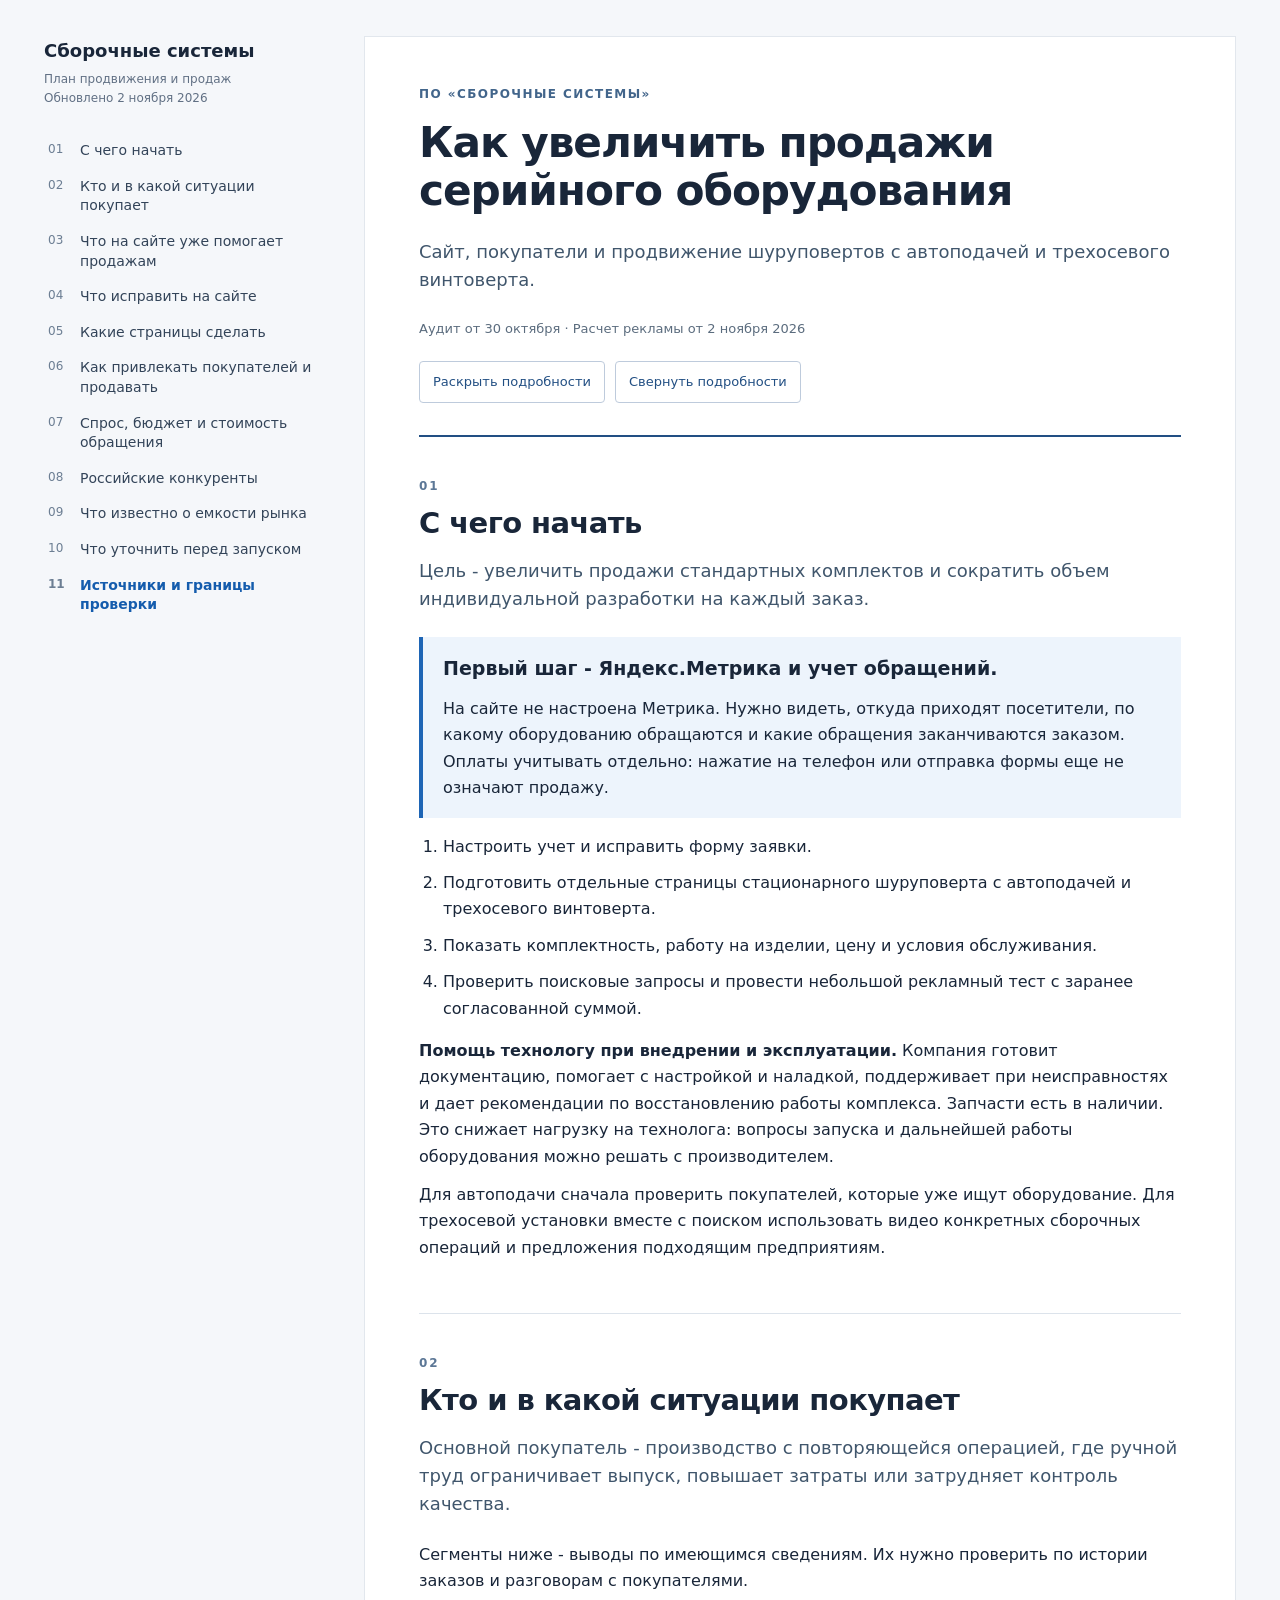
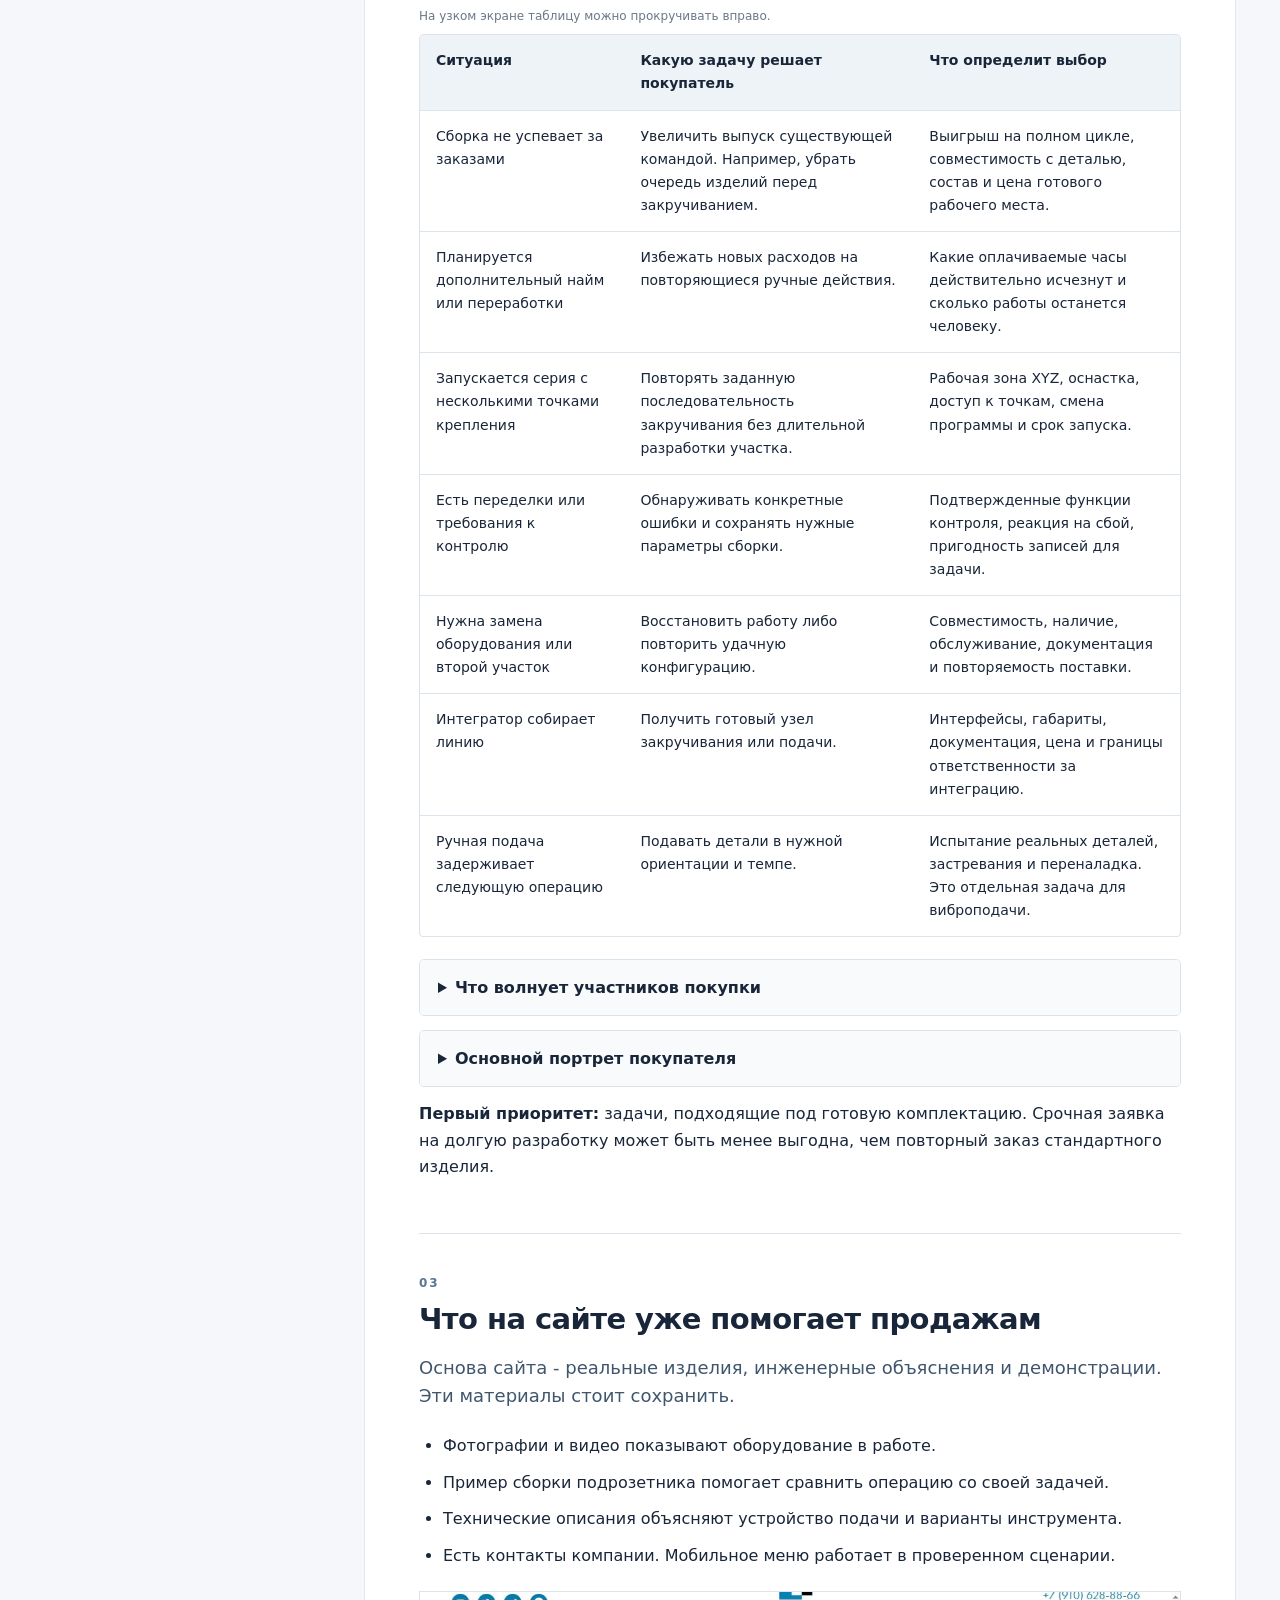
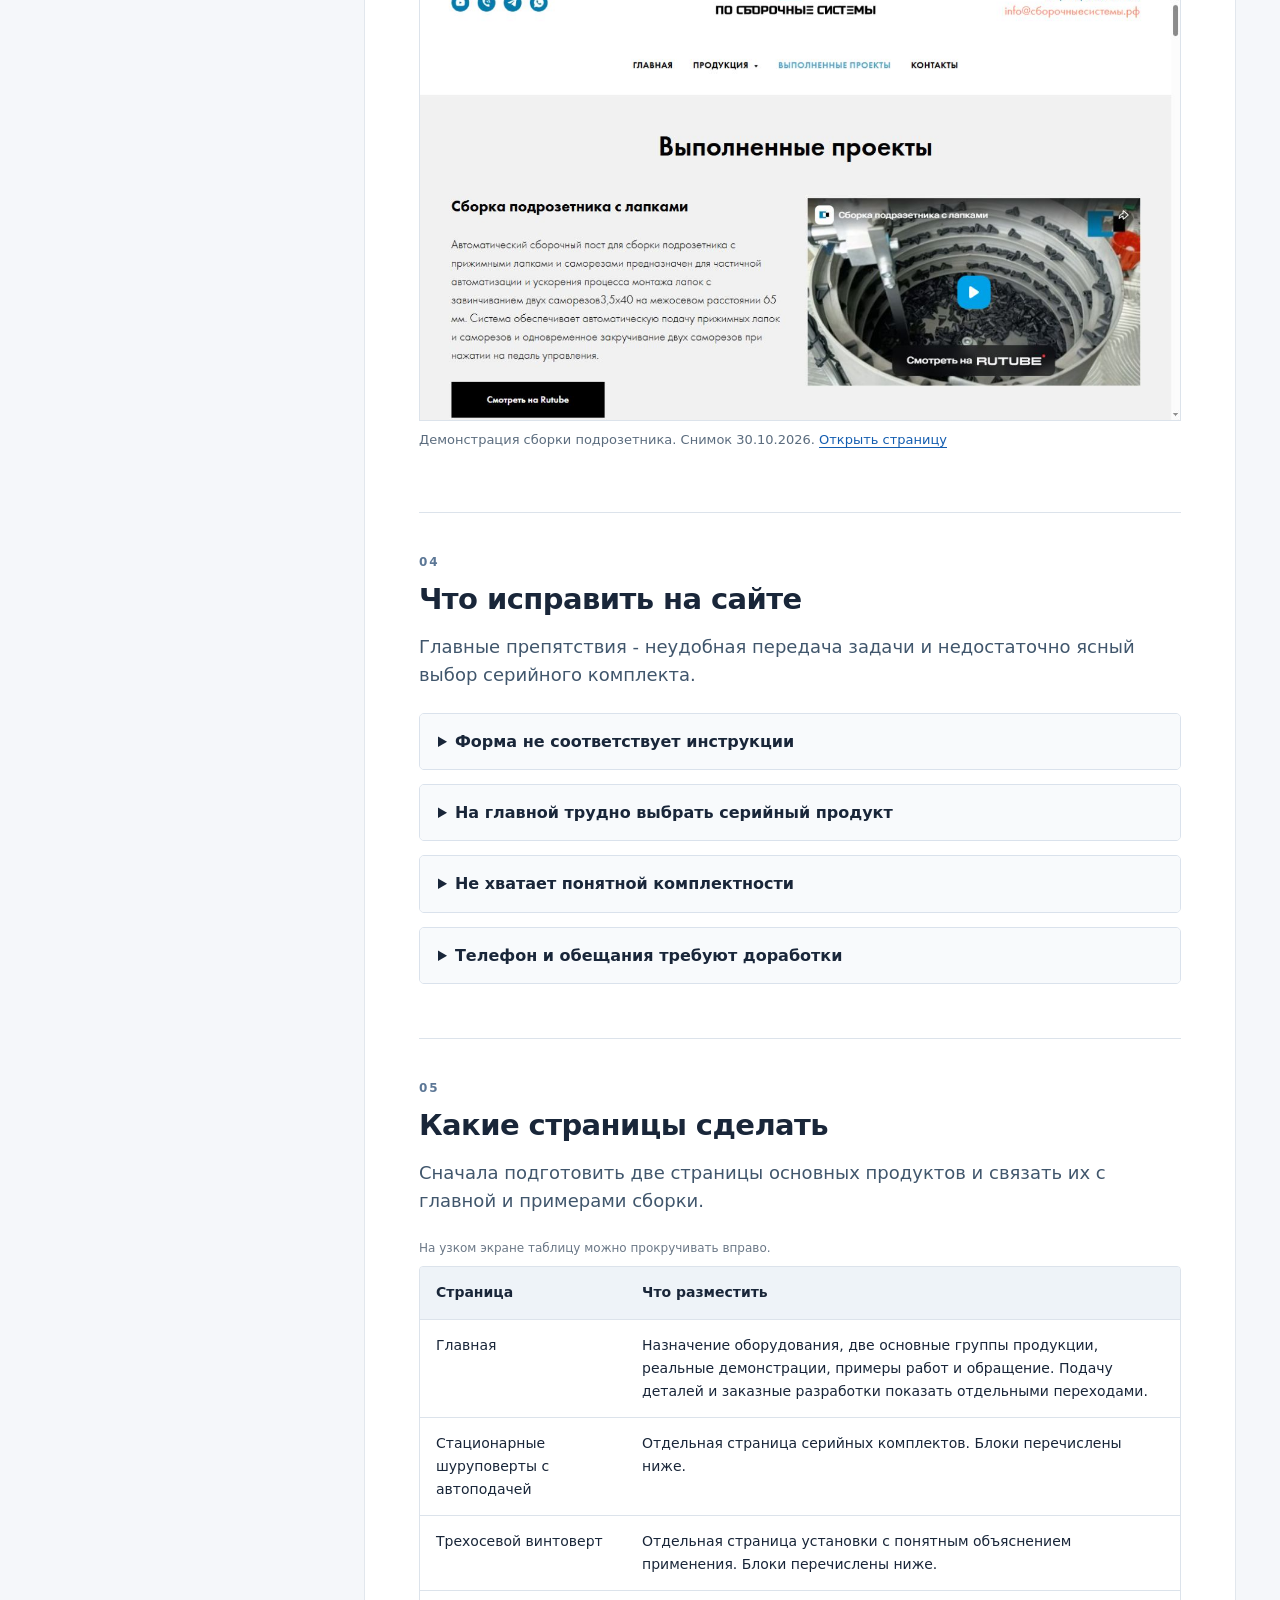
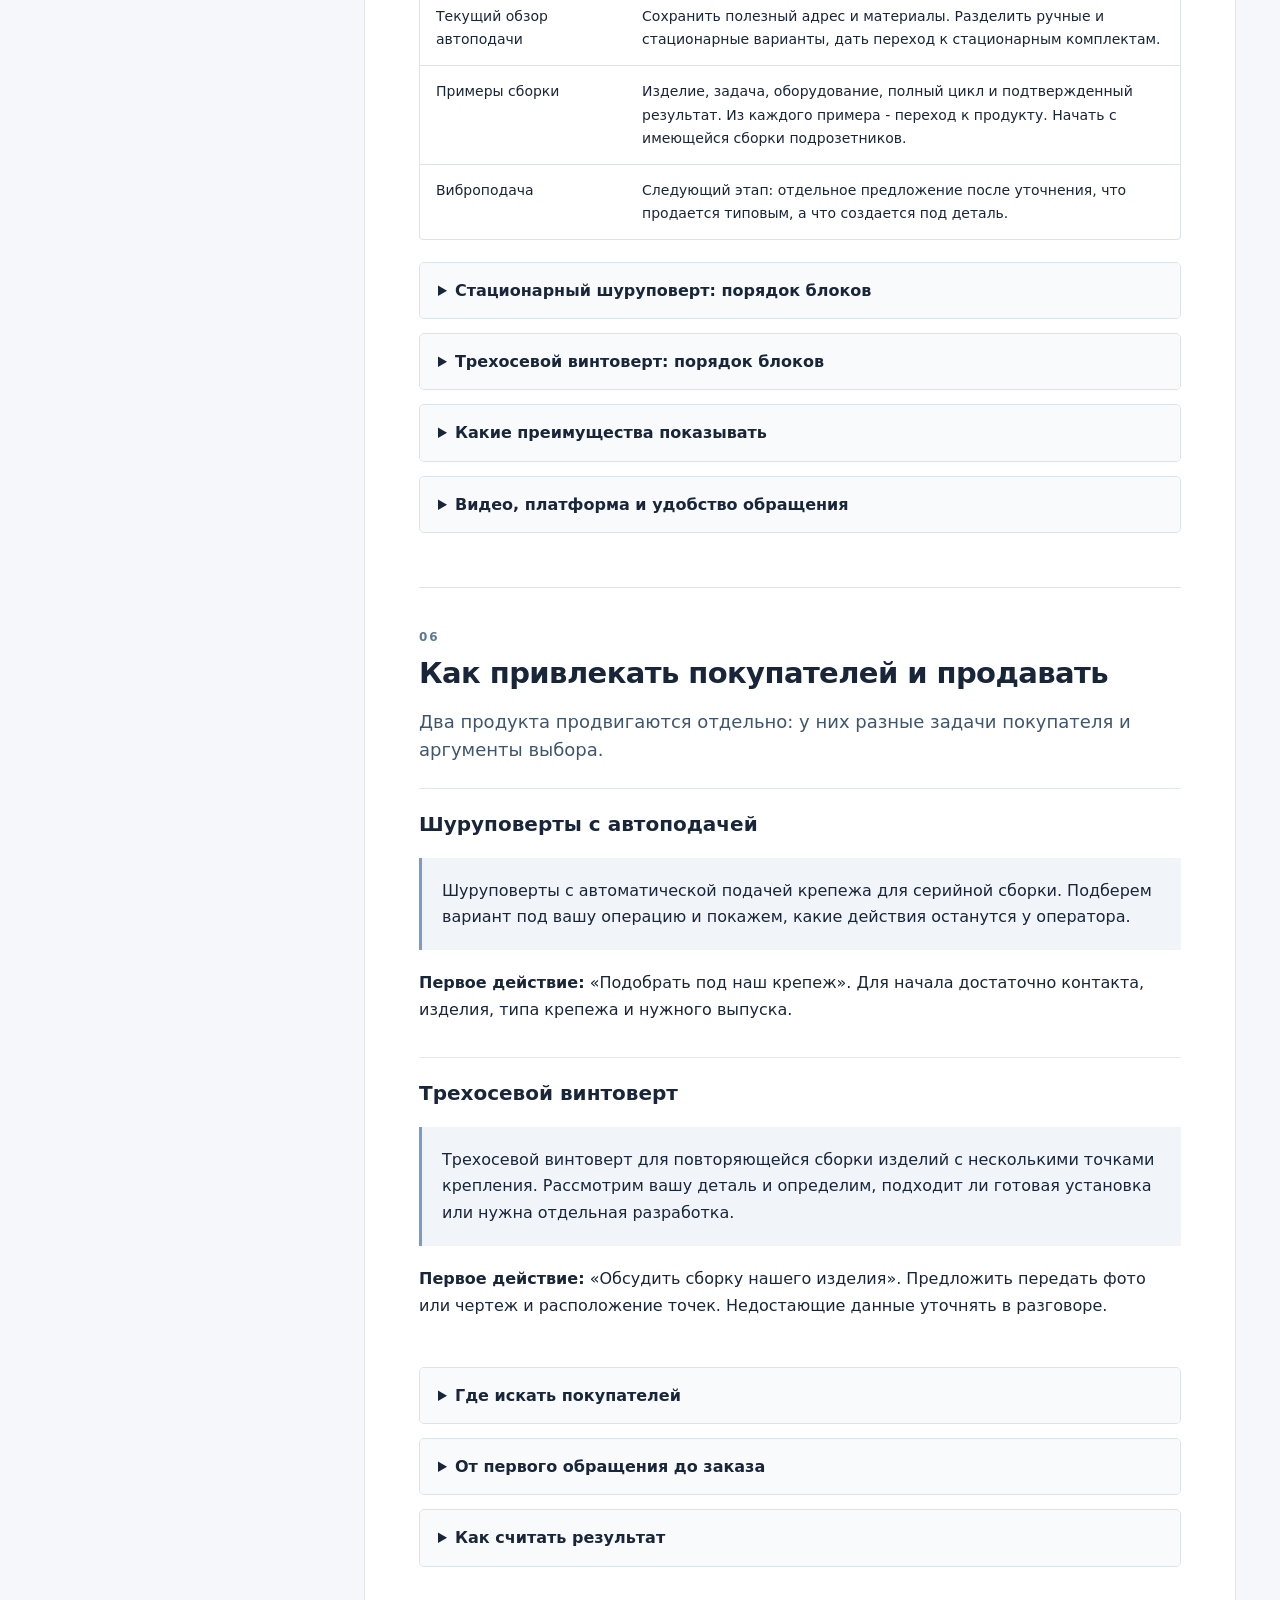
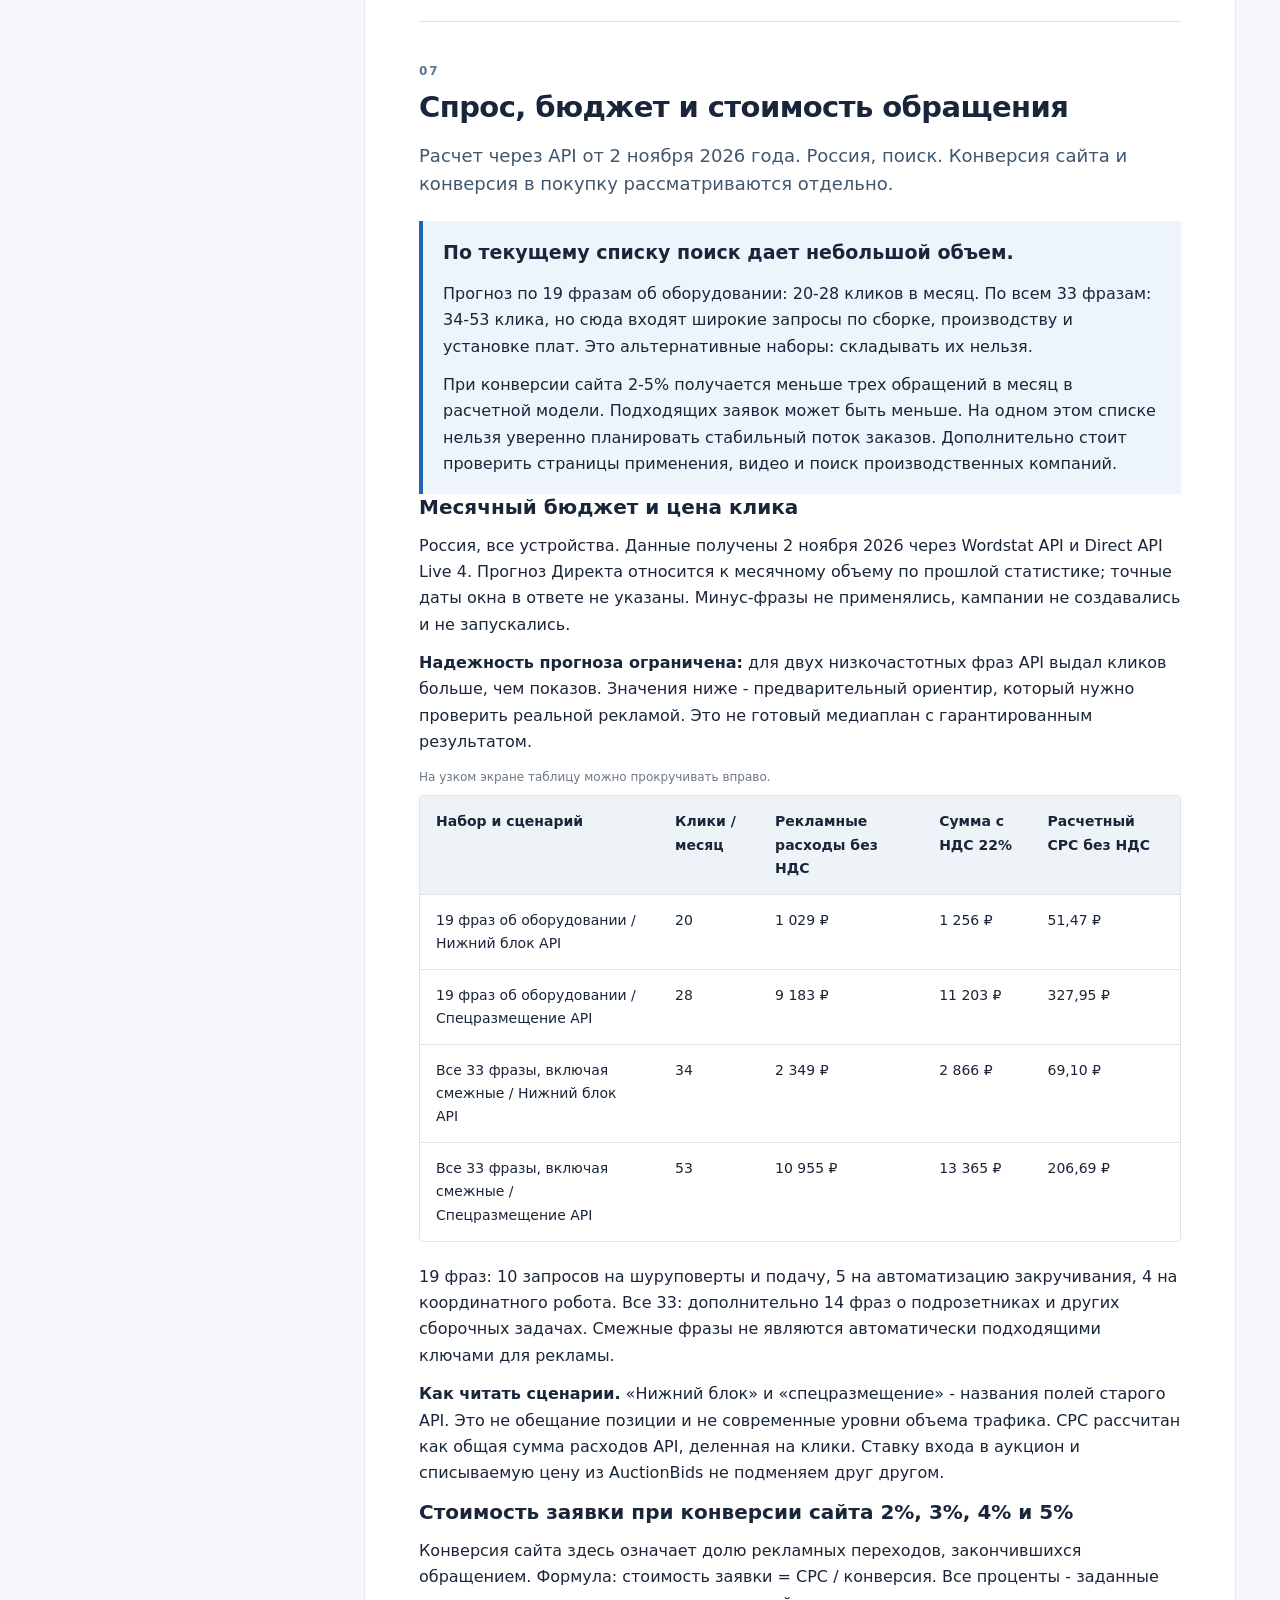
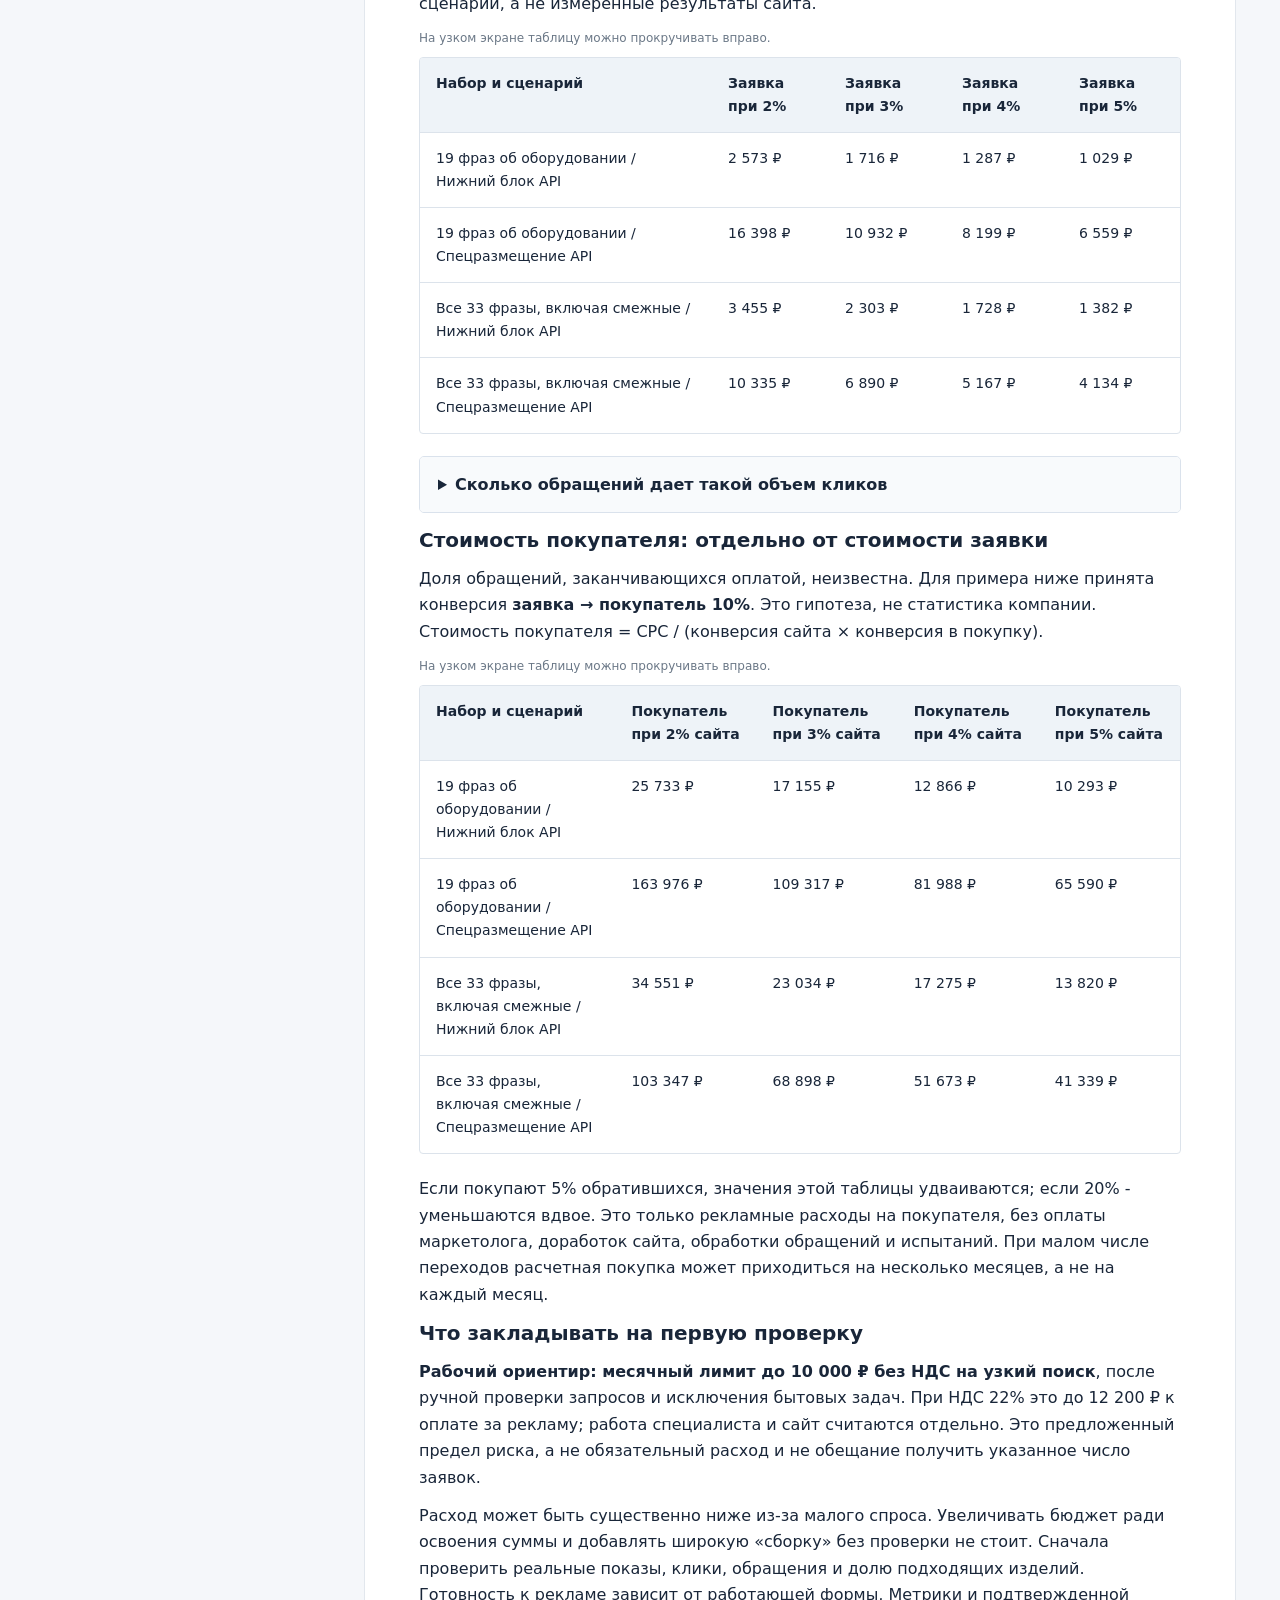
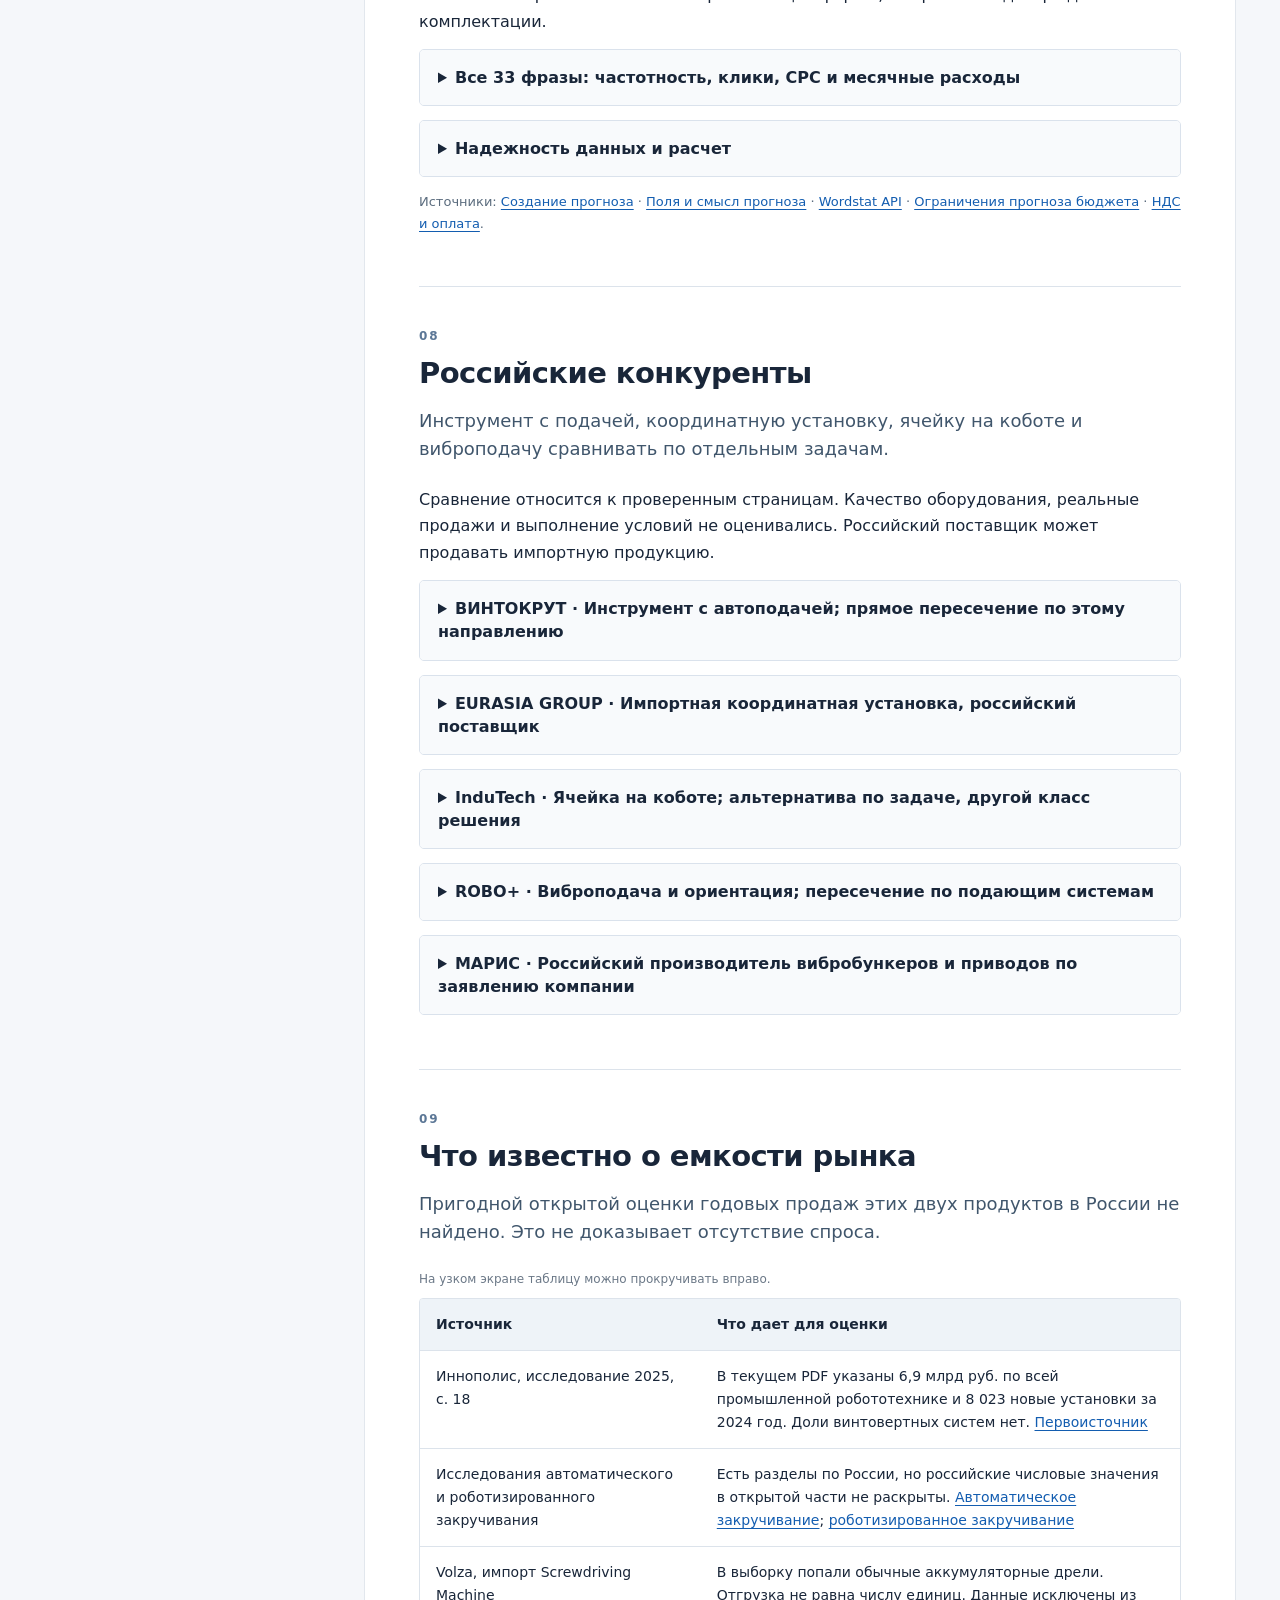
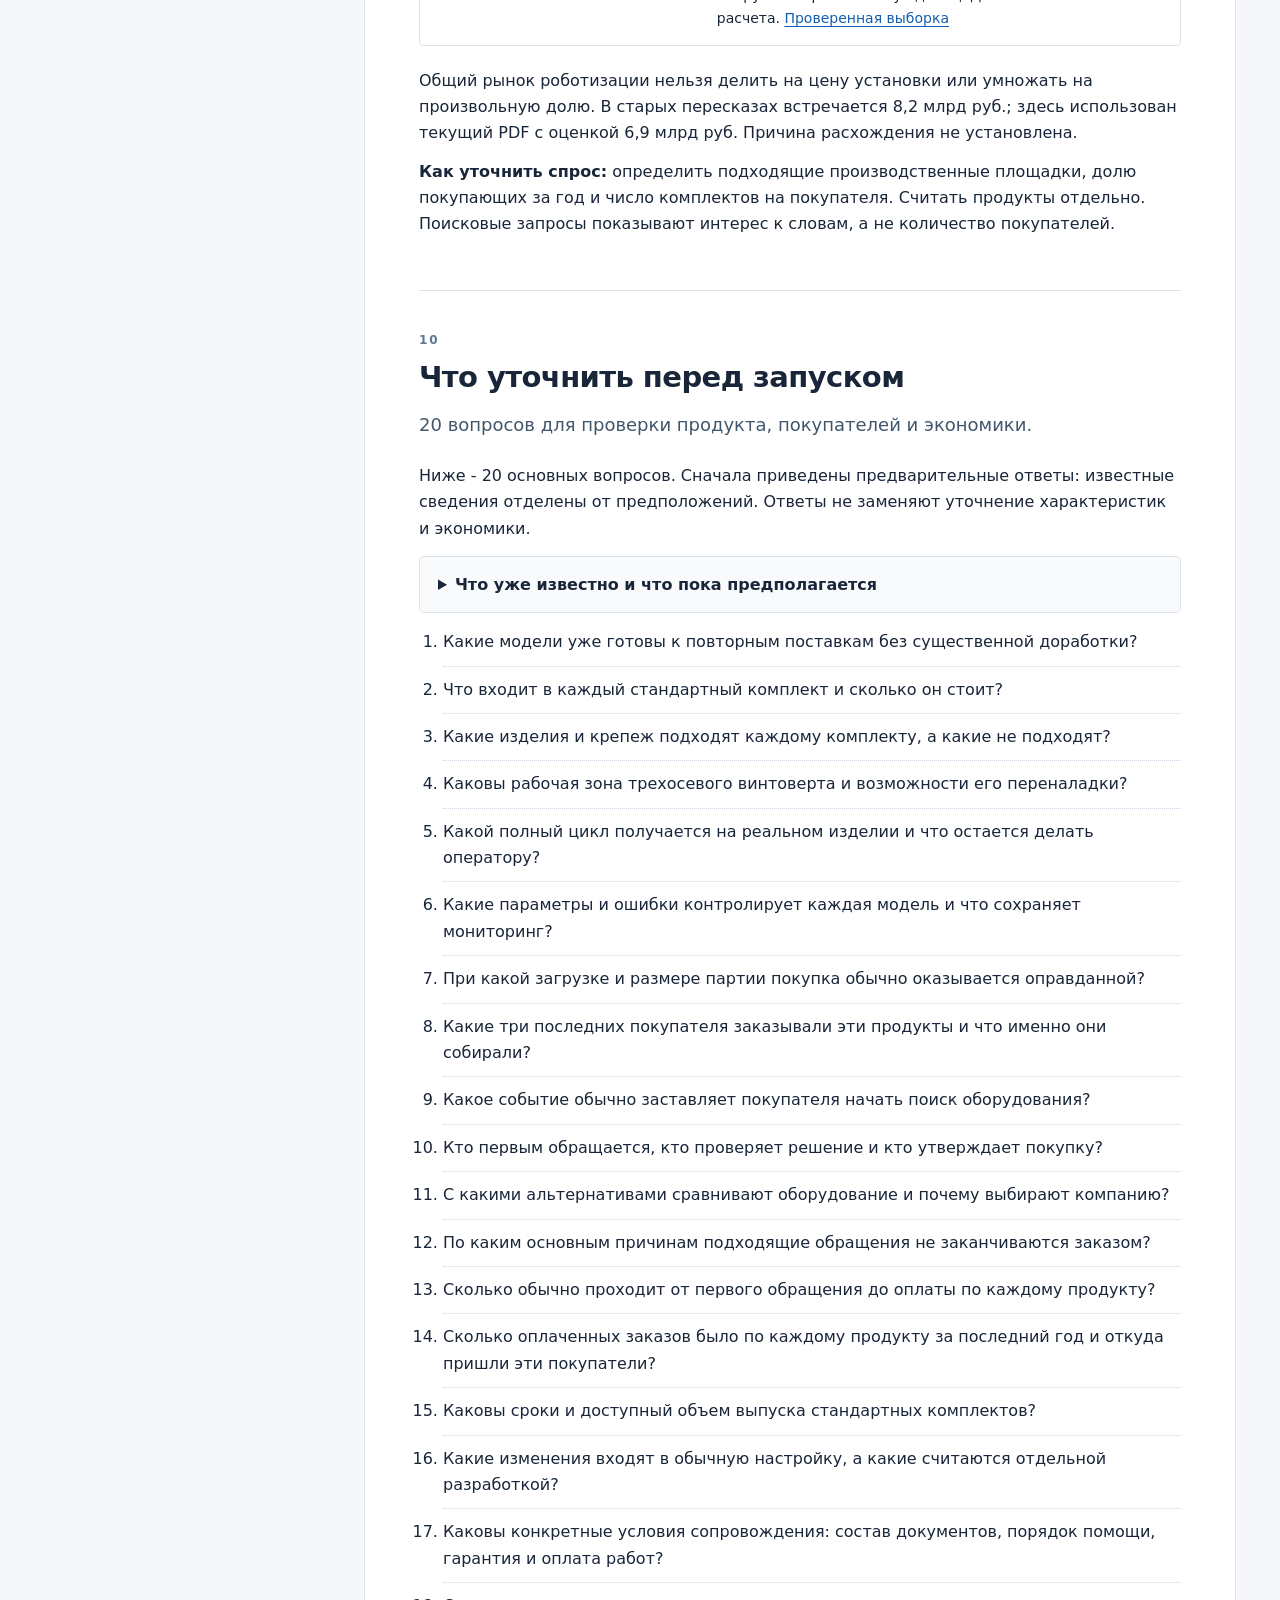
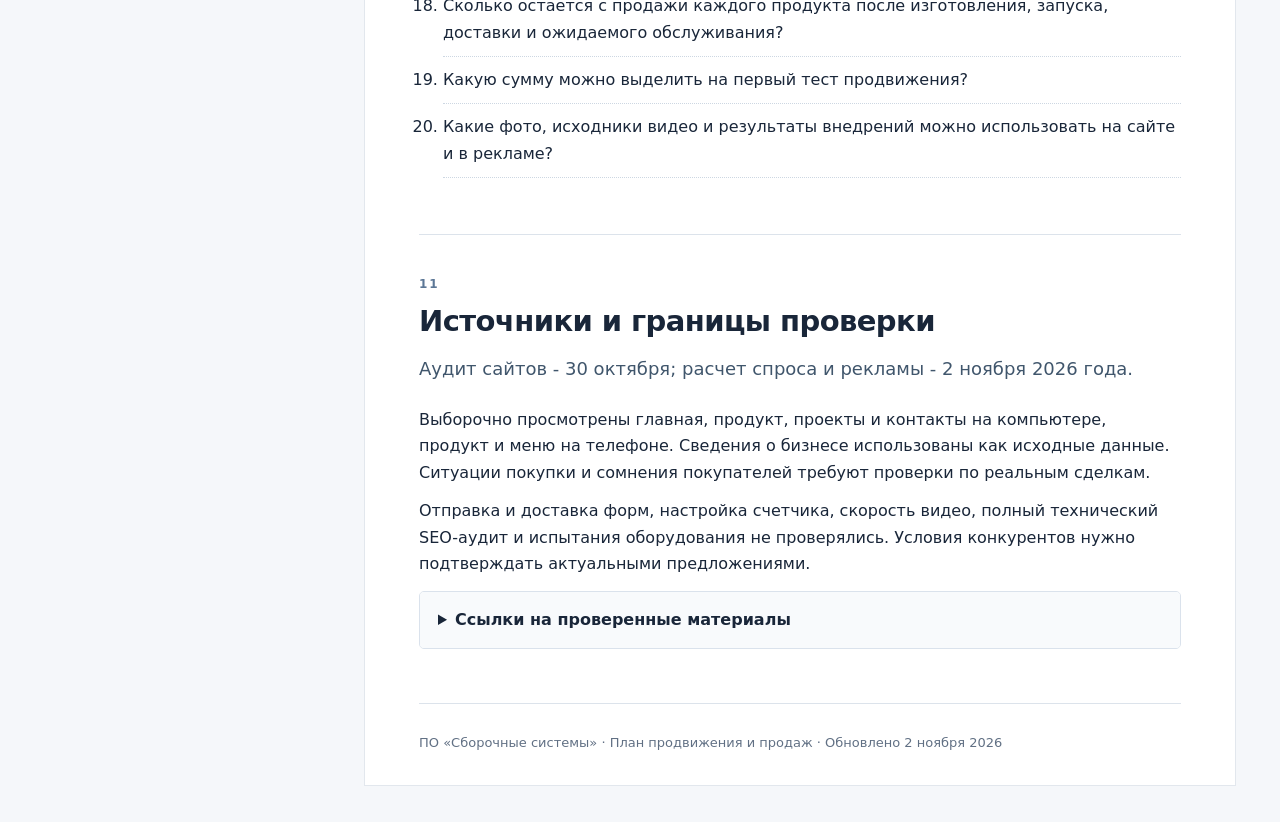
==== report/index.html @ 35c51264 "Publish client report with Wordstat and Direct API budget and conversion scenarios" ====
<!doctype html><html lang="ru"><head><meta charset="utf-8"><meta name="viewport" content="width=device-width,initial-scale=1"><meta name="robots" content="noindex,nofollow"><title>Сборочные системы · план продвижения и продаж</title><style>*{box-sizing:border-box}html{scroll-behavior:auto;scroll-padding-top:32px}body{margin:0;background:#f5f7fa;color:#192639;font:16px/1.65 system-ui,-apple-system,"Segoe UI",sans-serif}a{color:#135db0;text-underline-offset:3px}a:hover{color:#063567}button,summary{font:inherit}button{cursor:pointer}a,button,summary{outline-offset:5px}a:focus-visible,button:focus-visible,summary:focus-visible{outline:3px solid #df9b23}.layout{max-width:1480px;margin:auto;display:grid;grid-template-columns:272px minmax(0,1fr);gap:48px;padding:36px 44px}.sidebar{position:sticky;top:24px;align-self:start;max-height:94vh;overflow:auto;font-size:14px}.brand{font-weight:750;font-size:18px}.sub{font-size:12px;color:#617084;margin:4px 0 24px}.toc a{display:flex;gap:12px;padding:8px 4px;color:#334459;text-decoration:none;line-height:1.4}.toc a span{font-size:12px;color:#6c7e93;min-width:20px}.toc a:hover{background:#e7eef8}.toc a[aria-current]{color:#145cad;font-weight:650}main{min-width:0;max-width:1000px;background:white;padding:48px 54px 32px;border:1px solid #e2e7ed}header{padding-bottom:32px;border-bottom:2px solid #224f83}.eyebrow{color:#42658b;text-transform:uppercase;font-size:12px;letter-spacing:.12em;font-weight:700}h1{font-size:clamp(30px,3.3vw,48px);line-height:1.13;letter-spacing:-.025em;margin:14px 0 24px}h2{font-size:29px;line-height:1.25;letter-spacing:-.02em;margin:8px 0 16px}h3{font-size:20px;line-height:1.35;margin:0 0 8px}p{margin:12px 0}section{padding:40px 0;border-bottom:1px solid #dce3eb;scroll-margin-top:20px}.chapter{font-size:12px;color:#5c7796;font-weight:700;letter-spacing:.15em}.lead{font-size:18px;line-height:1.55;color:#40566c;margin-bottom:24px}.meta,figcaption{font-size:13px;color:#5b6c7e}.priority{border-left:4px solid #1e65b5;padding:16px 20px;background:#edf4fc}.priority strong{font-size:19px}.priority p{margin-bottom:0}ul,ol{padding-left:24px}li{margin:10px 0}.tag{display:inline-block;padding:1px 6px;background:#eef2f6;border-radius:3px;font-size:12px}details{margin:14px 0;border:1px solid #dae2ec;border-radius:5px;overflow:hidden}summary{padding:16px 18px;cursor:pointer;font-weight:600;line-height:1.45;background:#f8fafc}summary:hover{background:#edf3fa}.detail-body{padding:4px 20px 18px}.table-scroll{overflow-x:auto;border:1px solid #dce3eb;border-radius:4px;margin:8px 0 22px}table{border-collapse:collapse;width:100%;font-size:14px;min-width:540px;text-align:left}th,td{padding:14px 16px;vertical-align:top;border-bottom:1px solid #dce3eb}th{background:#eef3f8;font-weight:650}tr:last-child td{border-bottom:0}.table-hint{font-size:12px;color:#6b7887;margin-bottom:4px}figure{margin:22px 0}.image-button{display:block;padding:0;border:1px solid #dce3eb;background:#eef2f6;width:100%;text-align:center}.image-button img{display:block;max-width:100%;height:auto;max-height:480px;object-fit:contain;margin:auto}figcaption{margin-top:8px}blockquote{margin:20px 0;padding:20px;background:#f1f5fa;border-left:3px solid #7a9cc2}.task{padding:22px 0;border-top:1px solid #e0e7ef;scroll-margin-top:24px}.source-url,.sources{font-size:13px;overflow-wrap:anywhere}.questions li{padding-bottom:10px;border-bottom:1px dotted #cdd7e2}.toolbar{display:flex;gap:10px;flex-wrap:wrap;margin-top:22px}.toolbar button,.close{padding:9px 13px;border:1px solid #becbdc;background:white;border-radius:4px;color:#224f83;font-size:13px}.mobile-nav{display:none}footer{font-size:13px;color:#617084;padding-top:28px}dialog{max-width:96vw;width:1200px;max-height:95vh;border:1px solid #bccbdb;border-radius:8px;padding:14px;background:#fff}dialog::backdrop{background:#10243ccc}dialog img{max-width:100%;max-height:80vh;display:block;object-fit:contain;margin:12px auto 0}.dialog-head{display:flex;justify-content:space-between;gap:16px;align-items:center}.dialog-head p{font-size:13px;margin:0}.noscript{padding:12px;background:#fff4dd}@media(max-width:1080px){.layout{gap:24px;padding:24px}.sidebar{width:220px}.layout{grid-template-columns:220px minmax(0,1fr)}main{padding:32px}}@media(max-width:780px){.layout{display:block;padding:0}.sidebar{display:none}main{padding:28px 20px;border:0;max-width:none}.mobile-nav{display:block;margin:20px 0}.mobile-nav .toc{padding:10px}.mobile-nav summary{padding:12px 16px}h2{font-size:25px}section{padding:30px 0}.detail-body{padding:0 14px 14px}summary{padding:14px}.lead{font-size:17px}.image-button img{max-height:420px}.toolbar{gap:8px}.toolbar button{padding:8px 10px}}@media print{body{background:white;font-size:10pt}.layout{display:block;padding:0}.sidebar,.toolbar,.mobile-nav,.image-button+button{display:none}main{border:0;padding:0;max-width:none}h1{font-size:28pt}h2{font-size:20pt}section{padding:20px 0}details{break-inside:auto}summary{background:white}.detail-body{display:block!important}.table-scroll{overflow:visible}table{min-width:0;font-size:9pt}figure{break-inside:avoid}.image-button{border:0}figure img{max-height:90mm}.table-hint{display:none}a{color:inherit}dialog{display:none}h2,h3,summary{break-after:avoid}}</style></head><body><div class="layout"><aside class="sidebar"><div class="brand">Сборочные системы</div><p class="sub">План продвижения и продаж<br>Обновлено 2 ноября 2026</p><nav class="toc" aria-label="Оглавление"><a href="#summary"><span>01</span>С чего начать</a><a href="#buyers"><span>02</span>Кто и в какой ситуации покупает</a><a href="#strengths"><span>03</span>Что на сайте уже помогает продажам</a><a href="#weaknesses"><span>04</span>Что исправить на сайте</a><a href="#site-pages"><span>05</span>Какие страницы сделать</a><a href="#plan"><span>06</span>Как привлекать покупателей и продавать</a><a href="#ad-budget"><span>07</span>Спрос, бюджет и стоимость обращения</a><a href="#competitors"><span>08</span>Российские конкуренты</a><a href="#market"><span>09</span>Что известно о емкости рынка</a><a href="#questions"><span>10</span>Что уточнить перед запуском</a><a href="#sources"><span>11</span>Источники и границы проверки</a></nav></aside><main><header><div class="eyebrow">ПО «Сборочные системы»</div><h1>Как увеличить продажи серийного оборудования</h1><p class="lead">Сайт, покупатели и продвижение шуруповертов с автоподачей и трехосевого винтоверта.</p><p class="meta">Аудит от 30 октября · Расчет рекламы от 2 ноября 2026</p><div class="toolbar"><button id="expand">Раскрыть подробности</button><button id="collapse">Свернуть подробности</button></div></header><noscript><p class="noscript">Подробности открываются по заголовкам. Увеличение снимков и общее раскрытие требуют JavaScript.</p></noscript><details class="mobile-nav"><summary>Оглавление: 11 разделов</summary><nav class="toc" aria-label="Мобильное оглавление"><a href="#summary"><span>01</span>С чего начать</a><a href="#buyers"><span>02</span>Кто и в какой ситуации покупает</a><a href="#strengths"><span>03</span>Что на сайте уже помогает продажам</a><a href="#weaknesses"><span>04</span>Что исправить на сайте</a><a href="#site-pages"><span>05</span>Какие страницы сделать</a><a href="#plan"><span>06</span>Как привлекать покупателей и продавать</a><a href="#ad-budget"><span>07</span>Спрос, бюджет и стоимость обращения</a><a href="#competitors"><span>08</span>Российские конкуренты</a><a href="#market"><span>09</span>Что известно о емкости рынка</a><a href="#questions"><span>10</span>Что уточнить перед запуском</a><a href="#sources"><span>11</span>Источники и границы проверки</a></nav></details><section id="summary" aria-labelledby="h-summary"><div class="chapter">01</div><h2 id="h-summary">С чего начать</h2><p class="lead">Цель - увеличить продажи стандартных комплектов и сократить объем индивидуальной разработки на каждый заказ.</p><div class="priority"><strong>Первый шаг - Яндекс.Метрика и учет обращений.</strong><p>На сайте не настроена Метрика. Нужно видеть, откуда приходят посетители, по какому оборудованию обращаются и какие обращения заканчиваются заказом. Оплаты учитывать отдельно: нажатие на телефон или отправка формы еще не означают продажу.</p></div><ol><li>Настроить учет и исправить форму заявки.</li><li>Подготовить отдельные страницы стационарного шуруповерта с автоподачей и трехосевого винтоверта.</li><li>Показать комплектность, работу на изделии, цену и условия обслуживания.</li><li>Проверить поисковые запросы и провести небольшой рекламный тест с заранее согласованной суммой.</li></ol><p><strong>Помощь технологу при внедрении и эксплуатации.</strong> Компания готовит документацию, помогает с настройкой и наладкой, поддерживает при неисправностях и дает рекомендации по восстановлению работы комплекса. Запчасти есть в наличии. Это снижает нагрузку на технолога: вопросы запуска и дальнейшей работы оборудования можно решать с производителем.</p><p>Для автоподачи сначала проверить покупателей, которые уже ищут оборудование. Для трехосевой установки вместе с поиском использовать видео конкретных сборочных операций и предложения подходящим предприятиям.</p></section><section id="buyers" aria-labelledby="h-buyers"><div class="chapter">02</div><h2 id="h-buyers">Кто и в какой ситуации покупает</h2><p class="lead">Основной покупатель - производство с повторяющейся операцией, где ручной труд ограничивает выпуск, повышает затраты или затрудняет контроль качества.</p><p>Сегменты ниже - выводы по имеющимся сведениям. Их нужно проверить по истории заказов и разговорам с покупателями.</p><p class="table-hint">На узком экране таблицу можно прокручивать вправо.</p><div class="table-scroll" tabindex="0"><table><thead><tr><th>Ситуация</th><th>Какую задачу решает покупатель</th><th>Что определит выбор</th></tr></thead><tbody><tr><td>Сборка не успевает за заказами</td><td>Увеличить выпуск существующей командой. Например, убрать очередь изделий перед закручиванием.</td><td>Выигрыш на полном цикле, совместимость с деталью, состав и цена готового рабочего места.</td></tr><tr><td>Планируется дополнительный найм или переработки</td><td>Избежать новых расходов на повторяющиеся ручные действия.</td><td>Какие оплачиваемые часы действительно исчезнут и сколько работы останется человеку.</td></tr><tr><td>Запускается серия с несколькими точками крепления</td><td>Повторять заданную последовательность закручивания без длительной разработки участка.</td><td>Рабочая зона XYZ, оснастка, доступ к точкам, смена программы и срок запуска.</td></tr><tr><td>Есть переделки или требования к контролю</td><td>Обнаруживать конкретные ошибки и сохранять нужные параметры сборки.</td><td>Подтвержденные функции контроля, реакция на сбой, пригодность записей для задачи.</td></tr><tr><td>Нужна замена оборудования или второй участок</td><td>Восстановить работу либо повторить удачную конфигурацию.</td><td>Совместимость, наличие, обслуживание, документация и повторяемость поставки.</td></tr><tr><td>Интегратор собирает линию</td><td>Получить готовый узел закручивания или подачи.</td><td>Интерфейсы, габариты, документация, цена и границы ответственности за интеграцию.</td></tr><tr><td>Ручная подача задерживает следующую операцию</td><td>Подавать детали в нужной ориентации и темпе.</td><td>Испытание реальных деталей, застревания и переналадка. Это отдельная задача для виброподачи.</td></tr></tbody></table></div><details><summary>Что волнует участников покупки</summary><div class="detail-body"><p class="table-hint">На узком экране таблицу можно прокручивать вправо.</p><div class="table-scroll" tabindex="0"><table><thead><tr><th>Участник</th><th>Нужный результат</th><th>Сомнение, которое нужно снять</th></tr></thead><tbody><tr><td>Директор</td><td>Покупка оправдывает вложения после всех расходов.</td><td>Экономия останется на бумаге, а фактические затраты вырастут.</td></tr><tr><td>Технолог</td><td>Комплект работает на реальном изделии и допускает нужную переналадку.</td><td>На демонстрации все получится, а реальный крепеж начнет застревать.</td></tr><tr><td>Производство</td><td>План выполняется без постоянных остановок и сверхурочных.</td><td>Инструмент станет быстрее, но весь участок не ускорится.</td></tr><tr><td>Оператор и обслуживание</td><td>Понятно, как работать, менять расходники и устранять типовые сбои.</td><td>Любое изменение потребует разработчика или долгого ожидания запчастей.</td></tr><tr><td>Закупки</td><td>Поставлен согласованный комплект без неожиданных обязательных расходов.</td><td>В цену не войдут оснастка, подача или запуск.</td></tr></tbody></table></div><p>Такой негативный опыт возможен, но не установлен у конкретных покупателей. До предложения выяснить изделие, крепеж, объем, причину поиска и срок решения. Интерес к роботам без конкретной задачи еще не означает готовность купить.</p></div></details><details><summary>Основной портрет покупателя</summary><div class="detail-body"><p><strong>Рабочая гипотеза:</strong> технолог или главный инженер производства с повторяющейся сборкой. Он ищет решение для конкретной детали, а не робота вообще. Ближайший ориентир - сборка электротехнических изделий, приборов и компонентов с подходящими крепежными операциями.</p><p class="table-hint">На узком экране таблицу можно прокручивать вправо.</p><div class="table-scroll" tabindex="0"><table><thead><tr><th>Что важно</th><th>Описание</th></tr></thead><tbody><tr><td>Ситуация</td><td>Участок не справляется с планом либо готовится новая серия. Есть изделие, крепеж и нужный выпуск.</td></tr><tr><td>Задача</td><td>Убрать лишние ручные действия и получить устойчивый процесс без постоянного участия разработчика.</td></tr><tr><td>Критерии</td><td>Применимость к детали, полный цикл, состав поставки, переналадка и поддержка.</td></tr><tr><td>Главное опасение</td><td>На демонстрации работает, а на реальной партии начнутся сбои; после покупки придется разбираться самостоятельно.</td></tr><tr><td>Что помогает решиться</td><td>Проверка задачи на образце, понятное предложение, документация и помощь производителя с наладкой и неисправностями.</td></tr><tr><td>Кто еще участвует</td><td>Руководитель производства оценивает работу участка, директор или финансовый руководитель - затраты. Такая схема выбора требует подтверждения.</td></tr></tbody></table></div><p>Для автоподачи ключевой вопрос - можно ли убрать ручную работу с крепежом. Для XYZ - можно ли повторять сборку по нескольким точкам с приемлемой переналадкой. Возраст, пол, размер предприятия и бюджет не заданы: данных для этих ограничений нет.</p></div></details><p><strong>Первый приоритет:</strong> задачи, подходящие под готовую комплектацию. Срочная заявка на долгую разработку может быть менее выгодна, чем повторный заказ стандартного изделия.</p></section><section id="strengths" aria-labelledby="h-strengths"><div class="chapter">03</div><h2 id="h-strengths">Что на сайте уже помогает продажам</h2><p class="lead">Основа сайта - реальные изделия, инженерные объяснения и демонстрации. Эти материалы стоит сохранить.</p><ul><li>Фотографии и видео показывают оборудование в работе.</li><li>Пример сборки подрозетника помогает сравнить операцию со своей задачей.</li><li>Технические описания объясняют устройство подачи и варианты инструмента.</li><li>Есть контакты компании. Мобильное меню работает в проверенном сценарии.</li></ul><figure><button class="image-button" aria-label="Увеличить снимок: Демонстрация сборки подрозетника"><img src="images/evidence-01.png" alt="Демонстрация сборки подрозетника"></button><figcaption>Демонстрация сборки подрозетника. Снимок 30.10.2026. <a href="https://xn--90aialvcgarhgbn8d1ch.xn--p1ai/page57551101.html" target="_blank" rel="noopener">Открыть страницу</a></figcaption></figure></section><section id="weaknesses" aria-labelledby="h-weaknesses"><div class="chapter">04</div><h2 id="h-weaknesses">Что исправить на сайте</h2><p class="lead">Главные препятствия - неудобная передача задачи и недостаточно ясный выбор серийного комплекта.</p><details><summary>Форма не соответствует инструкции</summary><div class="detail-body"><p>На странице предлагается приложить заполненный опросный лист, но в проверенной форме есть только имя, телефон и почта. Добавить описание задачи и необязательное вложение, сохранить отправку материалов по почте. Проверить получение заявки и файла.</p><figure><button class="image-button" aria-label="Увеличить снимок: Инструкция предлагает приложить опросный лист"><img src="images/evidence-02.png" alt="Инструкция предлагает приложить опросный лист"></button><figcaption>Инструкция предлагает приложить опросный лист. Снимок 30.10.2026. <a href="https://xn--90aialvcgarhgbn8d1ch.xn--p1ai/page56574209.html" target="_blank" rel="noopener">Открыть страницу</a></figcaption></figure><figure><button class="image-button" aria-label="Увеличить снимок: В форме нет поля для файла или сообщения"><img src="images/evidence-03.png" alt="В форме нет поля для файла или сообщения"></button><figcaption>В форме нет поля для файла или сообщения. Снимок 30.10.2026. <a href="https://xn--90aialvcgarhgbn8d1ch.xn--p1ai/page56574209.html" target="_blank" rel="noopener">Открыть страницу</a></figcaption></figure></div></details><details><summary>На главной трудно выбрать серийный продукт</summary><div class="detail-body"><p>Первый экран представляет компанию как разработчика оборудования. Нужны прямые переходы к двум основным продуктам. Заказные проекты сохранить отдельным направлением.</p><figure><button class="image-button" aria-label="Увеличить снимок: Первый экран главной"><img src="images/evidence-04.png" alt="Первый экран главной"></button><figcaption>Первый экран главной. Снимок 30.10.2026. <a href="https://xn--90aialvcgarhgbn8d1ch.xn--p1ai/" target="_blank" rel="noopener">Открыть страницу</a></figcaption></figure></div></details><details><summary>Не хватает понятной комплектности</summary><div class="detail-body"><p>На странице объясняются устройство и варианты, но сложно быстро понять, какой комплект можно заказать и что входит в цену. Развести ручное и стационарное применение; электрический и пневматический привод показать как варианты.</p><figure><button class="image-button" aria-label="Увеличить снимок: Текущая страница шуруповерта с подачей"><img src="images/evidence-05.png" alt="Текущая страница шуруповерта с подачей"></button><figcaption>Текущая страница шуруповерта с подачей. Снимок 30.10.2026. <a href="https://xn--90aialvcgarhgbn8d1ch.xn--p1ai/page56574209.html" target="_blank" rel="noopener">Открыть страницу</a></figcaption></figure></div></details><details><summary>Телефон и обещания требуют доработки</summary><div class="detail-body"><p>На проверенной странице продукта номер указан текстом, без ссылки для звонка. Сделать его нажимаемым. На ширине 390 px общей горизонтальной прокрутки страницы не выявлено.</p><p>Заявления об исключительности производства и процентах улучшения подкрепить условиями и доказательствами либо уточнить формулировку. Наличие других продавцов само по себе не опровергает статус производителя.</p><figure><button class="image-button" aria-label="Увеличить снимок: Страница продукта на телефоне"><img src="images/evidence-06.png" alt="Страница продукта на телефоне"></button><figcaption>Страница продукта на телефоне. Снимок 30.10.2026. <a href="https://xn--90aialvcgarhgbn8d1ch.xn--p1ai/page56574209.html" target="_blank" rel="noopener">Открыть страницу</a></figcaption></figure></div></details></section><section id="site-pages" aria-labelledby="h-site-pages"><div class="chapter">05</div><h2 id="h-site-pages">Какие страницы сделать</h2><p class="lead">Сначала подготовить две страницы основных продуктов и связать их с главной и примерами сборки.</p><p class="table-hint">На узком экране таблицу можно прокручивать вправо.</p><div class="table-scroll" tabindex="0"><table><thead><tr><th>Страница</th><th>Что разместить</th></tr></thead><tbody><tr><td>Главная</td><td>Назначение оборудования, две основные группы продукции, реальные демонстрации, примеры работ и обращение. Подачу деталей и заказные разработки показать отдельными переходами.</td></tr><tr><td>Стационарные шуруповерты с автоподачей</td><td>Отдельная страница серийных комплектов. Блоки перечислены ниже.</td></tr><tr><td>Трехосевой винтоверт</td><td>Отдельная страница установки с понятным объяснением применения. Блоки перечислены ниже.</td></tr><tr><td>Текущий обзор автоподачи</td><td>Сохранить полезный адрес и материалы. Разделить ручные и стационарные варианты, дать переход к стационарным комплектам.</td></tr><tr><td>Примеры сборки</td><td>Изделие, задача, оборудование, полный цикл и подтвержденный результат. Из каждого примера - переход к продукту. Начать с имеющейся сборки подрозетников.</td></tr><tr><td>Виброподача</td><td>Следующий этап: отдельное предложение после уточнения, что продается типовым, а что создается под деталь.</td></tr></tbody></table></div><details><summary>Стационарный шуруповерт: порядок блоков</summary><div class="detail-body"><p class="table-hint">На узком экране таблицу можно прокручивать вправо.</p><div class="table-scroll" tabindex="0"><table><thead><tr><th>Блок</th><th>Содержание</th></tr></thead><tbody><tr><td>1. Название и предложение</td><td>«Стационарные шуруповерты с автоматической подачей крепежа». Фото комплекта, назначение и кнопка «Подобрать под наш крепеж».</td></tr><tr><td>2. Применимость</td><td>Подходящие изделия и крепеж, доступ к соединению, ограничения.</td></tr><tr><td>3. Комплектации</td><td>Реальные модели, привод, крепеж, момент. Что включено: инструмент, подача, стойка, управление, оснастка.</td></tr><tr><td>4. Полный цикл</td><td>Видео с установкой и снятием детали. Какие действия остаются у оператора. Для замера - изделие и условия.</td></tr><tr><td>5. Пример работы</td><td>Исходная операция, использованный комплект, фото и измеренный результат, если он есть.</td></tr><tr><td>6. Цена</td><td>Согласованная цена стандартного комплекта либо понятные данные для расчета. Обязательные дополнения указать отдельно.</td></tr><tr><td>7. Поставка и поддержка</td><td>Документация, помощь с настройкой и наладкой, поддержка при неисправностях, запчасти в наличии. Указать условия гарантии, обращения за помощью и выезда.</td></tr><tr><td>8. Заявка</td><td>Контакт, краткая задача и необязательный файл. Полный опросный лист - дополнительный шаг.</td></tr></tbody></table></div></div></details><details><summary>Трехосевой винтоверт: порядок блоков</summary><div class="detail-body"><p class="table-hint">На узком экране таблицу можно прокручивать вправо.</p><div class="table-scroll" tabindex="0"><table><thead><tr><th>Блок</th><th>Содержание</th></tr></thead><tbody><tr><td>1. Название и предложение</td><td>«Трехосевой винтоверт для серийной сборки». Фото, короткое видео и кнопка «Обсудить сборку нашего изделия».</td></tr><tr><td>2. Применимость</td><td>Реальные изделия, рабочая зона, доступ к точкам, высоты, крепеж и фиксация. Характеристики конкретной модели.</td></tr><tr><td>3. Поставка</td><td>Установка, инструмент, подача, оснастка, управление и защита. Что стандартное, что делается под изделие.</td></tr><tr><td>4. Полный цикл</td><td>Загрузка, перемещение по точкам, закручивание и выгрузка. Роль оператора.</td></tr><tr><td>5. Переналадка</td><td>Смена программы и изделия. Что может обученный оператор, когда нужна другая оснастка или помощь.</td></tr><tr><td>6. Контроль</td><td>Какие параметры измеряются, как обнаруживается сбой и что сохраняется. Пример экрана или отчета, если функция доступна.</td></tr><tr><td>7. Цена и внедрение</td><td>Состав расходов, проверка изделия и условия испытания. Показать документацию, помощь с наладкой, поддержку при неисправностях и наличие запчастей.</td></tr><tr><td>8. Пример и заявка</td><td>Подходящий пример работы, контакт и описание задачи. Предложить передать фото, чертеж, крепеж и нужный выпуск.</td></tr></tbody></table></div></div></details><details><summary>Какие преимущества показывать</summary><div class="detail-body"><ul><li><strong>Производство в России:</strong> показать собственные операции и узлы. Локализация сама по себе не означает допуск к оборонным заказам.</li><li><strong>Сопровождение технолога:</strong> документация, помощь с настройкой и наладкой, поддержка при неисправностях и рекомендации по восстановлению комплекса. Показать пример документов, порядок обращения и перечень запчастей в наличии.</li><li><strong>Контроль сборки:</strong> конкретные функции и пример результата по модели.</li><li><strong>Аренда или испытание:</strong> только после согласования доступных комплектов, стоимости и ответственности сторон.</li></ul></div></details><details><summary>Видео, платформа и удобство обращения</summary><div class="detail-body"><p>Для ключевого ролика сравнить текущий плеер и собственное размещение. Проверить загрузку и воспроизведение на телефоне. Вывод о вреде Rutube для продаж не установлен; все ролики сразу переносить не нужно.</p><p>Тильда поддерживает базовые настройки SEO и прямые ссылки на видео. Смену платформы рассматривать при конкретных ограничениях каталога или функций, а не как обязательное условие продвижения.</p><p>До рекламы проверить формы, вложения, звонок с телефона и регистрацию успешной заявки в Метрике. Реклама каждого продукта должна вести на соответствующую страницу.</p><p>Калькулятор окупаемости можно добавить после проверки исходных данных: полная стоимость внедрения, реально устраняемые затраты труда и ежемесячные расходы на оборудование. Высвобождение времени без сокращения затрат или дополнительного проданного выпуска не считать денежной экономией.</p></div></details></section><section id="plan" aria-labelledby="h-plan"><div class="chapter">06</div><h2 id="h-plan">Как привлекать покупателей и продавать</h2><p class="lead">Два продукта продвигаются отдельно: у них разные задачи покупателя и аргументы выбора.</p><article class="task" id="strategy-feed"><h3>Шуруповерты с автоподачей</h3><blockquote>Шуруповерты с автоматической подачей крепежа для серийной сборки. Подберем вариант под вашу операцию и покажем, какие действия останутся у оператора.</blockquote><p><strong>Первое действие:</strong> «Подобрать под наш крепеж». Для начала достаточно контакта, изделия, типа крепежа и нужного выпуска.</p></article><article class="task" id="strategy-xyz"><h3>Трехосевой винтоверт</h3><blockquote>Трехосевой винтоверт для повторяющейся сборки изделий с несколькими точками крепления. Рассмотрим вашу деталь и определим, подходит ли готовая установка или нужна отдельная разработка.</blockquote><p><strong>Первое действие:</strong> «Обсудить сборку нашего изделия». Предложить передать фото или чертеж и расположение точек. Недостающие данные уточнять в разговоре.</p></article><details><summary>Где искать покупателей</summary><div class="detail-body"><p class="table-hint">На узком экране таблицу можно прокручивать вправо.</p><div class="table-scroll" tabindex="0"><table><thead><tr><th>Канал</th><th>Шуруповерты с подачей</th><th>Трехосевой винтоверт</th></tr></thead><tbody><tr><td>Поиск Яндекса</td><td>Первый рекламный тест по конкретному оборудованию: стационарный шуруповерт с автоподачей, система подачи винтов.</td><td>Отдельно проверить запросы: винтовертный робот, трехосевой винтоверт, робот для закручивания винтов.</td></tr><tr><td>Обычный поиск без рекламы</td><td>Страница продукта и страницы реальных применений с параметрами и видео.</td><td>Страница установки и примеры автоматизации конкретных изделий.</td></tr><tr><td>Видео</td><td>Полный цикл с ручной подачей и с автоподачей, если сравнение корректно.</td><td>Изделие, движение по точкам, роль человека и смена программы. Такой ролик помогает увидеть возможность автоматизации.</td></tr><tr><td>Предприятия и партнеры</td><td>Прежние обращения, заказчики, интеграторы и производства с похожими операциями.</td><td>Производства с повторяющейся сборкой корпусов и интеграторы с конкретным проектом. Предлагать разбор изделия.</td></tr></tbody></table></div><p>Примеры запросов еще не проверены по частотности. Бытовой и строительный спрос исключать по реальным поискам; слова «ручной» и «электрический» могут относиться и к нужному оборудованию.</p><p>Ozon и «ВсеИнструменты» рассматривать после стандартизации артикулов и поставки. Напоминания посетителям и широкую рекламу - после проверки основных каналов.</p></div></details><details><summary>От первого обращения до заказа</summary><div class="detail-body"><p class="table-hint">На узком экране таблицу можно прокручивать вправо.</p><div class="table-scroll" tabindex="0"><table><thead><tr><th>Шаг</th><th>Автоподача</th><th>Трехосевой винтоверт</th></tr></thead><tbody><tr><td>1. Уточнить задачу</td><td>Изделие, крепеж, объем, текущая проблема и срок решения.</td><td>Изделие, точки крепления, крепеж, объем и дата запуска.</td></tr><tr><td>2. Проверить применимость</td><td>По фото, видео или образцу выбрать стандартный комплект.</td><td>Проверить рабочую зону, фиксацию, доступ к точкам и варианты изделия.</td></tr><tr><td>3. Показать работу</td><td>Подходящая демонстрация; испытание образцов при необходимости.</td><td>Демонстрация на похожем изделии; согласованное испытание, если оно требуется.</td></tr><tr><td>4. Зафиксировать результат</td><td>Совместимость крепежа, полный цикл и оставшиеся действия человека.</td><td>Полный цикл, оснастка, переналадка и доступные функции контроля.</td></tr><tr><td>5. Подготовить предложение</td><td>Комплектность, все обязательные расходы, поставка и поддержка.</td><td>Установка, подача, оснастка, управление, запуск, обучение и поддержка.</td></tr><tr><td>6. Согласовать покупку</td><td>Обсудить вопросы и назначить следующий шаг с датой.</td><td>Согласовать также подготовку участка, внедрение и условия приемки.</td></tr><tr><td>7. Оформить и выполнить заказ</td><td>Договор, оплата, поставка и проверка. После запуска - потребность во втором комплекте.</td><td>Договор, оплата, запуск и приемка. После запуска - возможность повторить рабочую конфигурацию.</td></tr></tbody></table></div><p>Условия и стоимость испытаний согласовывать до их проведения. Если нужна новая разработка, отделить ее от стандартной поставки. Причины отказов фиксировать: цена, несовместимость, срок или отсутствие бюджета.</p></div></details><details><summary>Как считать результат</summary><div class="detail-body"><p>Вести два продукта отдельно. В простой таблице записывать источник, задачу, следующий шаг, предложение и оплату. Повторные звонки одного клиента не считать новыми покупателями.</p><p><strong>Стоимость покупателя:</strong> расходы на рекламу и продвижение разделить на число новых оплаченных заказчиков. При длинной сделке связывать оплату с исходным обращением, даже если она пришла позже.</p><p><strong>Результат заказа:</strong> выручка минус производство, оснастка, запуск, доставка, ожидаемый сервис и привлечение. Постоянные расходы учитывать при оценке бизнеса в целом.</p><p>Условный пример: с заказа до расходов на привлечение остается 200 тыс. руб. Компания допускает потратить 50 тыс. руб. на нового покупателя. Если покупает один из десяти подходящих обратившихся, предел расходов на такое обращение - 5 тыс. руб. Это иллюстрация; бюджет определяется фактической экономикой продуктов.</p><p>Увеличивать расходы, когда приходят подходящие задачи и стоимость заказа приемлема. Если задачи не подходят или испытания не подтверждают применимость, сначала исправить предложение.</p></div></details></section><section id="ad-budget" aria-labelledby="h-ad-budget"><div class="chapter">07</div><h2 id="h-ad-budget">Спрос, бюджет и стоимость обращения</h2><p class="lead">Расчет через API от 2 ноября 2026 года. Россия, поиск. Конверсия сайта и конверсия в покупку рассматриваются отдельно.</p><div class="priority"><strong>По текущему списку поиск дает небольшой объем.</strong><p>Прогноз по 19 фразам об оборудовании: 20-28 кликов в месяц. По всем 33 фразам: 34-53 клика, но сюда входят широкие запросы по сборке, производству и установке плат. Это альтернативные наборы: складывать их нельзя.</p><p>При конверсии сайта 2-5% получается меньше трех обращений в месяц в расчетной модели. Подходящих заявок может быть меньше. На одном этом списке нельзя уверенно планировать стабильный поток заказов. Дополнительно стоит проверить страницы применения, видео и поиск производственных компаний.</p></div><h3>Месячный бюджет и цена клика</h3><p>Россия, все устройства. Данные получены 2 ноября 2026 через Wordstat API и Direct API Live 4. Прогноз Директа относится к месячному объему по прошлой статистике; точные даты окна в ответе не указаны. Минус-фразы не применялись, кампании не создавались и не запускались.</p><p><strong>Надежность прогноза ограничена:</strong> для двух низкочастотных фраз API выдал кликов больше, чем показов. Значения ниже - предварительный ориентир, который нужно проверить реальной рекламой. Это не готовый медиаплан с гарантированным результатом.</p><p class="table-hint">На узком экране таблицу можно прокручивать вправо.</p><div class="table-scroll" tabindex="0"><table><thead><tr><th>Набор и сценарий</th><th>Клики / месяц</th><th>Рекламные расходы без НДС</th><th>Сумма с НДС 22%</th><th>Расчетный CPC без НДС</th></tr></thead><tbody><tr><td>19 фраз об оборудовании / Нижний блок API</td><td>20</td><td>1 029 ₽</td><td>1 256 ₽</td><td>51,47 ₽</td></tr><tr><td>19 фраз об оборудовании / Спецразмещение API</td><td>28</td><td>9 183 ₽</td><td>11 203 ₽</td><td>327,95 ₽</td></tr><tr><td>Все 33 фразы, включая смежные / Нижний блок API</td><td>34</td><td>2 349 ₽</td><td>2 866 ₽</td><td>69,10 ₽</td></tr><tr><td>Все 33 фразы, включая смежные / Спецразмещение API</td><td>53</td><td>10 955 ₽</td><td>13 365 ₽</td><td>206,69 ₽</td></tr></tbody></table></div><p>19 фраз: 10 запросов на шуруповерты и подачу, 5 на автоматизацию закручивания, 4 на координатного робота. Все 33: дополнительно 14 фраз о подрозетниках и других сборочных задачах. Смежные фразы не являются автоматически подходящими ключами для рекламы.</p><p><strong>Как читать сценарии.</strong> «Нижний блок» и «спецразмещение» - названия полей старого API. Это не обещание позиции и не современные уровни объема трафика. CPC рассчитан как общая сумма расходов API, деленная на клики. Ставку входа в аукцион и списываемую цену из AuctionBids не подменяем друг другом.</p><h3>Стоимость заявки при конверсии сайта 2%, 3%, 4% и 5%</h3><p>Конверсия сайта здесь означает долю рекламных переходов, закончившихся обращением. Формула: стоимость заявки = CPC / конверсия. Все проценты - заданные сценарии, а не измеренные результаты сайта.</p><p class="table-hint">На узком экране таблицу можно прокручивать вправо.</p><div class="table-scroll" tabindex="0"><table><thead><tr><th>Набор и сценарий</th><th>Заявка при 2%</th><th>Заявка при 3%</th><th>Заявка при 4%</th><th>Заявка при 5%</th></tr></thead><tbody><tr><td>19 фраз об оборудовании / Нижний блок API</td><td>2 573 ₽</td><td>1 716 ₽</td><td>1 287 ₽</td><td>1 029 ₽</td></tr><tr><td>19 фраз об оборудовании / Спецразмещение API</td><td>16 398 ₽</td><td>10 932 ₽</td><td>8 199 ₽</td><td>6 559 ₽</td></tr><tr><td>Все 33 фразы, включая смежные / Нижний блок API</td><td>3 455 ₽</td><td>2 303 ₽</td><td>1 728 ₽</td><td>1 382 ₽</td></tr><tr><td>Все 33 фразы, включая смежные / Спецразмещение API</td><td>10 335 ₽</td><td>6 890 ₽</td><td>5 167 ₽</td><td>4 134 ₽</td></tr></tbody></table></div><details><summary>Сколько обращений дает такой объем кликов</summary><div class="detail-body"><p class="table-hint">На узком экране таблицу можно прокручивать вправо.</p><div class="table-scroll" tabindex="0"><table><thead><tr><th>Набор и сценарий</th><th>При 2%</th><th>При 3%</th><th>При 4%</th><th>При 5%</th></tr></thead><tbody><tr><td>19 фраз об оборудовании / Нижний блок API</td><td>0,40</td><td>0,60</td><td>0,80</td><td>1,00</td></tr><tr><td>19 фраз об оборудовании / Спецразмещение API</td><td>0,56</td><td>0,84</td><td>1,12</td><td>1,40</td></tr><tr><td>Все 33 фразы, включая смежные / Нижний блок API</td><td>0,68</td><td>1,02</td><td>1,36</td><td>1,70</td></tr><tr><td>Все 33 фразы, включая смежные / Спецразмещение API</td><td>1,06</td><td>1,59</td><td>2,12</td><td>2,65</td></tr></tbody></table></div><p>Дробное обращение - математическое ожидание, а не фактическая заявка. Например, 0,4 не означает, что заявка обязательно придет в определенный месяц. На таком объеме показатели будут сильно колебаться.</p></div></details><h3>Стоимость покупателя: отдельно от стоимости заявки</h3><p>Доля обращений, заканчивающихся оплатой, неизвестна. Для примера ниже принята конверсия <strong>заявка → покупатель 10%</strong>. Это гипотеза, не статистика компании. Стоимость покупателя = CPC / (конверсия сайта × конверсия в покупку).</p><p class="table-hint">На узком экране таблицу можно прокручивать вправо.</p><div class="table-scroll" tabindex="0"><table><thead><tr><th>Набор и сценарий</th><th>Покупатель при 2% сайта</th><th>Покупатель при 3% сайта</th><th>Покупатель при 4% сайта</th><th>Покупатель при 5% сайта</th></tr></thead><tbody><tr><td>19 фраз об оборудовании / Нижний блок API</td><td>25 733 ₽</td><td>17 155 ₽</td><td>12 866 ₽</td><td>10 293 ₽</td></tr><tr><td>19 фраз об оборудовании / Спецразмещение API</td><td>163 976 ₽</td><td>109 317 ₽</td><td>81 988 ₽</td><td>65 590 ₽</td></tr><tr><td>Все 33 фразы, включая смежные / Нижний блок API</td><td>34 551 ₽</td><td>23 034 ₽</td><td>17 275 ₽</td><td>13 820 ₽</td></tr><tr><td>Все 33 фразы, включая смежные / Спецразмещение API</td><td>103 347 ₽</td><td>68 898 ₽</td><td>51 673 ₽</td><td>41 339 ₽</td></tr></tbody></table></div><p>Если покупают 5% обратившихся, значения этой таблицы удваиваются; если 20% - уменьшаются вдвое. Это только рекламные расходы на покупателя, без оплаты маркетолога, доработок сайта, обработки обращений и испытаний. При малом числе переходов расчетная покупка может приходиться на несколько месяцев, а не на каждый месяц.</p><h3>Что закладывать на первую проверку</h3><p><strong>Рабочий ориентир: месячный лимит до 10 000 ₽ без НДС на узкий поиск</strong>, после ручной проверки запросов и исключения бытовых задач. При НДС 22% это до 12 200 ₽ к оплате за рекламу; работа специалиста и сайт считаются отдельно. Это предложенный предел риска, а не обязательный расход и не обещание получить указанное число заявок.</p><p>Расход может быть существенно ниже из-за малого спроса. Увеличивать бюджет ради освоения суммы и добавлять широкую «сборку» без проверки не стоит. Сначала проверить реальные показы, клики, обращения и долю подходящих изделий. Готовность к рекламе зависит от работающей формы, Метрики и подтвержденной комплектации.</p><details><summary>Все 33 фразы: частотность, клики, CPC и месячные расходы</summary><div class="detail-body"><p class="table-hint">На узком экране таблицу можно прокручивать вправо.</p><div class="table-scroll" tabindex="0"><table><thead><tr><th>Фраза</th><th>Группа</th><th>Wordstat, общий счетчик</th><th>Клики: нижний / спец.</th><th>CPC: нижний</th><th>CPC: спец.</th><th>Бюджет: нижний / спец.</th></tr></thead><tbody><tr><td>шуруповерт с автоподачей</td><td>Продукт</td><td>41</td><td>2 / 4</td><td>50,28 ₽</td><td>16,30 ₽</td><td>101 ₽ / 65 ₽</td></tr><tr><td>шуруповерт с автоматической подачей винтов</td><td>Продукт</td><td>4</td><td>2 / 2</td><td>17,26 ₽</td><td>7,34 ₽</td><td>35 ₽ / 15 ₽</td></tr><tr><td>шуруповерт с автоматической подачей саморезов</td><td>Продукт</td><td>134</td><td>2 / 10</td><td>147,39 ₽</td><td>122,25 ₽</td><td>295 ₽ / 1 222 ₽</td></tr><tr><td>стационарный шуруповерт с автоподачей</td><td>Продукт</td><td>Нет числа в ответе</td><td>0 / 0</td><td>Нет оценки</td><td>Нет оценки</td><td>0 ₽ / 0 ₽</td></tr><tr><td>пневматический шуруповерт с автоподачей</td><td>Продукт</td><td>Нет числа в ответе</td><td>0 / 0</td><td>Нет оценки</td><td>Нет оценки</td><td>0 ₽ / 0 ₽</td></tr><tr><td>электрический шуруповерт с автоподачей</td><td>Продукт</td><td>Нет числа в ответе</td><td>0 / 0</td><td>Нет оценки</td><td>Нет оценки</td><td>0 ₽ / 0 ₽</td></tr><tr><td>промышленный шуруповерт с автоподачей</td><td>Продукт</td><td>Нет числа в ответе</td><td>0 / 0</td><td>Нет оценки</td><td>Нет оценки</td><td>0 ₽ / 0 ₽</td></tr><tr><td>автоматический винтоверт</td><td>Продукт</td><td>26</td><td>2 / 4</td><td>41,90 ₽</td><td>1 859,08 ₽</td><td>84 ₽ / 7 436 ₽</td></tr><tr><td>автоматическая подача винтов</td><td>Продукт</td><td>49</td><td>2 / 4</td><td>74,87 ₽</td><td>72,41 ₽</td><td>150 ₽ / 290 ₽</td></tr><tr><td>винтоподатчик</td><td>Продукт</td><td>4</td><td>0 / 0</td><td>Нет оценки</td><td>Нет оценки</td><td>0 ₽ / 0 ₽</td></tr><tr><td>сборка подрозетников</td><td>Подрозетники</td><td>84</td><td>2 / 3</td><td>175,66 ₽</td><td>17,00 ₽</td><td>351 ₽ / 51 ₽</td></tr><tr><td>автоматизация сборки подрозетников</td><td>Подрозетники</td><td>Нет числа в ответе</td><td>0 / 0</td><td>Нет оценки</td><td>Нет оценки</td><td>0 ₽ / 0 ₽</td></tr><tr><td>оборудование для сборки подрозетников</td><td>Подрозетники</td><td>Нет числа в ответе</td><td>0 / 0</td><td>Нет оценки</td><td>Нет оценки</td><td>0 ₽ / 0 ₽</td></tr><tr><td>производство подрозетников</td><td>Подрозетники</td><td>35</td><td>2 / 4</td><td>32,26 ₽</td><td>26,74 ₽</td><td>65 ₽ / 107 ₽</td></tr><tr><td>автоматизация сборки розеток</td><td>Подрозетники</td><td>Нет числа в ответе</td><td>0 / 0</td><td>Нет оценки</td><td>Нет оценки</td><td>0 ₽ / 0 ₽</td></tr><tr><td>сборка электроустановочных изделий</td><td>Подрозетники</td><td>2</td><td>0 / 0</td><td>Нет оценки</td><td>Нет оценки</td><td>0 ₽ / 0 ₽</td></tr><tr><td>автоматизация сборки корпусов</td><td>Смежная сборка</td><td>7</td><td>0 / 2</td><td>Нет оценки</td><td>41,53 ₽</td><td>0 ₽ / 83 ₽</td></tr><tr><td>оборудование для сборки корпусов</td><td>Смежная сборка</td><td>37</td><td>2 / 2</td><td>23,64 ₽</td><td>75,97 ₽</td><td>47 ₽ / 152 ₽</td></tr><tr><td>автоматизация сборки приборов</td><td>Смежная сборка</td><td>3</td><td>2 / 2</td><td>16,03 ₽</td><td>73,97 ₽</td><td>32 ₽ / 148 ₽</td></tr><tr><td>сборка электронных блоков</td><td>Смежная сборка</td><td>88</td><td>2 / 2</td><td>72,39 ₽</td><td>88,44 ₽</td><td>145 ₽ / 177 ₽</td></tr><tr><td>установка платы в корпус</td><td>Смежная сборка</td><td>460</td><td>2 / 8</td><td>275,73 ₽</td><td>130,90 ₽</td><td>551 ₽ / 1 047 ₽</td></tr><tr><td>крепление печатной платы винтами</td><td>Смежная сборка</td><td>2</td><td>2 / 2</td><td>64,36 ₽</td><td>3,58 ₽</td><td>129 ₽ / 7 ₽</td></tr><tr><td>автоматизация сборки электротехнических изделий</td><td>Смежная сборка</td><td>Нет числа в ответе</td><td>0 / 0</td><td>Нет оценки</td><td>Нет оценки</td><td>0 ₽ / 0 ₽</td></tr><tr><td>оборудование для сборки пластиковых изделий</td><td>Смежная сборка</td><td>3</td><td>0 / 0</td><td>Нет оценки</td><td>Нет оценки</td><td>0 ₽ / 0 ₽</td></tr><tr><td>автоматизация закручивания винтов</td><td>Закручивание</td><td>3</td><td>2 / 0</td><td>30,42 ₽</td><td>Нет оценки</td><td>61 ₽ / 0 ₽</td></tr><tr><td>автоматизация закручивания саморезов</td><td>Закручивание</td><td>Нет числа в ответе</td><td>0 / 0</td><td>Нет оценки</td><td>Нет оценки</td><td>0 ₽ / 0 ₽</td></tr><tr><td>станок для закручивания винтов</td><td>Закручивание</td><td>7</td><td>2 / 2</td><td>47,47 ₽</td><td>64,32 ₽</td><td>95 ₽ / 129 ₽</td></tr><tr><td>автомат для закручивания саморезов</td><td>Закручивание</td><td>1</td><td>2 / 0</td><td>1,30 ₽</td><td>Нет оценки</td><td>3 ₽ / 0 ₽</td></tr><tr><td>автоматическая подача крепежа</td><td>Закручивание</td><td>3</td><td>2 / 2</td><td>14,04 ₽</td><td>12,83 ₽</td><td>28 ₽ / 26 ₽</td></tr><tr><td>робот для закручивания винтов</td><td>Трехосевой робот</td><td>1</td><td>2 / 0</td><td>89,73 ₽</td><td>Нет оценки</td><td>179 ₽ / 0 ₽</td></tr><tr><td>винтовертный робот</td><td>Трехосевой робот</td><td>Нет числа в ответе</td><td>0 / 0</td><td>Нет оценки</td><td>Нет оценки</td><td>0 ₽ / 0 ₽</td></tr><tr><td>трехосевой винтоверт</td><td>Трехосевой робот</td><td>Нет числа в ответе</td><td>0 / 0</td><td>Нет оценки</td><td>Нет оценки</td><td>0 ₽ / 0 ₽</td></tr><tr><td>координатный винтоверт</td><td>Трехосевой робот</td><td>Нет числа в ответе</td><td>0 / 0</td><td>Нет оценки</td><td>Нет оценки</td><td>0 ₽ / 0 ₽</td></tr></tbody></table></div><p>Частотности Wordstat пересекаются, их сумма не является емкостью спроса. Фразы без totalCount в ответе не объявлены нулевыми. Стоимость 0,30 ₽ при нуле кликов не показана как реальная оценка CPC. В Директе пересекающиеся фразы могут делить один запрос; прогноз одной фразы отдельно может отличаться от ее строки внутри набора.</p></div></details><details><summary>Надежность данных и расчет</summary><div class="detail-body"><p><strong>Низкая надежность точечного прогноза.</strong> API вернул HTTP 200 и готовые отчеты, однако для 2 фраз в наборе 33 число кликов в одном из сценариев превышает показы: автомат для закручивания саморезов; робот для закручивания винтов. Причина не установлена. На низких частотах таблицу используем только как ориентир для теста, не как обязательство по результату.</p><p>Пустые строки Wordstat совпали с частью нулевых прогнозов Директа, но отсутствие числа не доказывает отсутствие рынка. Подробные результаты и ассоциации Wordstat в этих ответах не вернулись. Ручной подбор синонимов и проверка выдачи остаются нужны.</p><p>Для проверки расчетов сумма произведений CPC × клики по строкам сверена с Common.Min и Common.PremiumMin каждого отчета. Заявки и стоимость покупателей рассчитаны без округления промежуточных значений. Суммы в отображении округлены.</p><p><a href="forecast-data.csv" target="_blank" rel="noopener">Скачать данные 33 фраз в CSV</a> · <a href="forecast-summary.json" target="_blank" rel="noopener">Скачать параметры расчета JSON</a></p></div></details><p class="meta">Источники: <a href="https://yandex.ru/dev/direct/doc/dg-v4/ru/live/CreateNewForecast.html" target="_blank" rel="noopener">Создание прогноза</a> · <a href="https://yandex.ru/dev/direct/doc/dg-v4/ru/live/GetForecast.html" target="_blank" rel="noopener">Поля и смысл прогноза</a> · <a href="https://aistudio.yandex.ru/ru/docs/search-api/operations/wordstat-gettop" target="_blank" rel="noopener">Wordstat API</a> · <a href="https://yandex.ru/support/direct/ru/impressions/budget-estimation" target="_blank" rel="noopener">Ограничения прогноза бюджета</a> · <a href="https://www.yandex.ru/support/direct/ru/payments/faq" target="_blank" rel="noopener">НДС и оплата</a>.</p></section><section id="competitors" aria-labelledby="h-competitors"><div class="chapter">08</div><h2 id="h-competitors">Российские конкуренты</h2><p class="lead">Инструмент с подачей, координатную установку, ячейку на коботе и виброподачу сравнивать по отдельным задачам.</p><p>Сравнение относится к проверенным страницам. Качество оборудования, реальные продажи и выполнение условий не оценивались. Российский поставщик может продавать импортную продукцию.</p><details><summary>ВИНТОКРУТ · Инструмент с автоподачей; прямое пересечение по этому направлению</summary><div class="detail-body"><p><strong>Что помогает выбору:</strong> В карточке есть модель, цена, параметры крепежа, момент, состав и возможность приложить файл.</p><p><strong>Ограничение страницы:</strong> В транспортных характеристиках встречаются нулевые значения. Длинное описание усложняет первичный отбор. Статус изготовления каждого узла требует отдельной проверки.</p><p><strong>Что учесть:</strong> Перенять ясность комплектации и технического запроса. Не сравнивать опубликованную цену инструмента с ценой полноценного рабочего места.</p><figure><button class="image-button" aria-label="Увеличить снимок: ВИНТОКРУТ: страница предложения"><img src="images/evidence-07.png" alt="ВИНТОКРУТ: страница предложения"></button><figcaption>ВИНТОКРУТ: страница предложения. Снимок 30.10.2026. <a href="https://vintokrut.ru/katalog/shurupoverty-s-avtopodachey-vintov-i-samorezov/shurupovert-s-avtomaticheskoy-pnevmopodachey-metizov-1100ml-m2-m5-l-20mm-0-4-1-9nm/" target="_blank" rel="noopener">Открыть страницу</a></figcaption></figure></div></details><details><summary>EURASIA GROUP · Импортная координатная установка, российский поставщик</summary><div class="detail-body"><p><strong>Что помогает выбору:</strong> Указаны модель TZ-XF5331, характеристики, происхождение, статус под заказ; рядом доставка, гарантия и лизинг.</p><p><strong>Ограничение страницы:</strong> Итоговые сроки, полная комплектация и стоимость требуют запроса. Таблицу перемещений нужно уточнять перед инженерным сравнением.</p><p><strong>Что учесть:</strong> Показать условия приобретения рядом с параметрами. Сравнивать по изделию, рабочей зоне, оснастке и запуску.</p><figure><button class="image-button" aria-label="Увеличить снимок: EURASIA GROUP: страница предложения"><img src="images/evidence-08.png" alt="EURASIA GROUP: страница предложения"></button><figcaption>EURASIA GROUP: страница предложения. Снимок 30.10.2026. <a href="https://eurasia-group.ru/catalog/oborudovanie/oborudovanie-dlya-raboty-s-pechatnymi-platami/oborudovanie-dlya-ustanovki-smd/avtomaticheskaya-mashina-dlya-zakruchivaniya-vintov-tz-xf5331/" target="_blank" rel="noopener">Открыть страницу</a></figcaption></figure></div></details><details><summary>InduTech · Ячейка на коботе; альтернатива по задаче, другой класс решения</summary><div class="detail-body"><p><strong>Что помогает выбору:</strong> Показаны состав ячейки, этапы внедрения, управление и контроль затяжки. Есть понятный переход к консультации.</p><p><strong>Ограничение страницы:</strong> Абсолютные обещания отсутствия брака и проценты эффективности не подкреплены на просмотренной странице достаточными условиями сравнения.</p><p><strong>Что учесть:</strong> Перенять объяснение состава и внедрения. Противопоставлять решения по ограничениям, а не утверждать, что XYZ всегда лучше кобота.</p><figure><button class="image-button" aria-label="Увеличить снимок: InduTech: страница предложения"><img src="images/evidence-09.png" alt="InduTech: страница предложения"></button><figcaption>InduTech: страница предложения. Снимок 30.10.2026. <a href="https://indutech.ru/vintovert" target="_blank" rel="noopener">Открыть страницу</a></figcaption></figure></div></details><details><summary>ROBO+ · Виброподача и ориентация; пересечение по подающим системам</summary><div class="detail-body"><p><strong>Что помогает выбору:</strong> Понятно объясняются назначение вибропитателя и последовательность подачи, есть схемы и переход к обращению.</p><p><strong>Ограничение страницы:</strong> На просмотренной странице общего описания недостаточно для выбора под конкретную деталь: нужны ее параметры, испытание и предложение.</p><p><strong>Что учесть:</strong> Показать процесс ориентации на видео и сразу запросить образец/чертеж. Не включать в прямое ценовое сравнение винтовертных роботов.</p><figure><button class="image-button" aria-label="Увеличить снимок: ROBO+: страница предложения"><img src="images/evidence-10.png" alt="ROBO+: страница предложения"></button><figcaption>ROBO+: страница предложения. Снимок 30.10.2026. <a href="https://roboplus.ru/assembly/vibratoryfeeder" target="_blank" rel="noopener">Открыть страницу</a></figcaption></figure></div></details><details><summary>МАРИС · Российский производитель вибробункеров и приводов по заявлению компании</summary><div class="detail-body"><p><strong>Что помогает выбору:</strong> Названы собственные производственные операции и узлы, включая виброприводы и электромагниты.</p><p><strong>Ограничение страницы:</strong> Страница о деятельности дает общие сведения, но не заменяет подбор модели, проверку детали и расчет комплектной подачи.</p><p><strong>Что учесть:</strong> Доказывать локализацию перечнем операций и деталей. Не ограничиваться общей фразой об импортозамещении.</p><figure><button class="image-button" aria-label="Увеличить снимок: МАРИС: страница предложения"><img src="images/evidence-11.png" alt="МАРИС: страница предложения"></button><figcaption>МАРИС: страница предложения. Снимок 30.10.2026. <a href="https://maris-dubna.ru/http_riamaris_ru_http_riamaris_ru1/j/" target="_blank" rel="noopener">Открыть страницу</a></figcaption></figure></div></details></section><section id="market" aria-labelledby="h-market"><div class="chapter">09</div><h2 id="h-market">Что известно о емкости рынка</h2><p class="lead">Пригодной открытой оценки годовых продаж этих двух продуктов в России не найдено. Это не доказывает отсутствие спроса.</p><p class="table-hint">На узком экране таблицу можно прокручивать вправо.</p><div class="table-scroll" tabindex="0"><table><thead><tr><th>Источник</th><th>Что дает для оценки</th></tr></thead><tbody><tr><td>Иннополис, исследование 2025, с. 18</td><td>В текущем PDF указаны 6,9 млрд руб. по всей промышленной робототехнике и 8 023 новые установки за 2024 год. Доли винтовертных систем нет. <a href="https://innopolis.university/filespublic/Industrial_Robotics_Market_Research_2025.pdf#page=18" target="_blank" rel="noopener">Первоисточник</a></td></tr><tr><td>Исследования автоматического и роботизированного закручивания</td><td>Есть разделы по России, но российские числовые значения в открытой части не раскрыты. <a href="https://pdf.marketpublishers.com/bosson_research/global-automatic-screwdriving-systems-market-research-report-2024status-n-outlook.pdf" target="_blank" rel="noopener">Автоматическое закручивание</a>; <a href="https://pdf.marketpublishers.com/lpinfo/global-robotic-screwdriving-system-market-growth-2023-2029.pdf" target="_blank" rel="noopener">роботизированное закручивание</a></td></tr><tr><td>Volza, импорт Screwdriving Machine</td><td>В выборку попали обычные аккумуляторные дрели. Отгрузка не равна числу единиц. Данные исключены из расчета. <a href="https://www.volza.com/p/screwdriving-machine/import-data/imports-in-russia/" target="_blank" rel="noopener">Проверенная выборка</a></td></tr></tbody></table></div><p>Общий рынок роботизации нельзя делить на цену установки или умножать на произвольную долю. В старых пересказах встречается 8,2 млрд руб.; здесь использован текущий PDF с оценкой 6,9 млрд руб. Причина расхождения не установлена.</p><p><strong>Как уточнить спрос:</strong> определить подходящие производственные площадки, долю покупающих за год и число комплектов на покупателя. Считать продукты отдельно. Поисковые запросы показывают интерес к словам, а не количество покупателей.</p></section><section id="questions" aria-labelledby="h-questions"><div class="chapter">10</div><h2 id="h-questions">Что уточнить перед запуском</h2><p class="lead">20 вопросов для проверки продукта, покупателей и экономики.</p><p>Ниже - 20 основных вопросов. Сначала приведены предварительные ответы: известные сведения отделены от предположений. Ответы не заменяют уточнение характеристик и экономики.</p><details><summary>Что уже известно и что пока предполагается</summary><div class="detail-body"><p class="table-hint">На узком экране таблицу можно прокручивать вправо.</p><div class="table-scroll" tabindex="0"><table><thead><tr><th>№ вопроса</th><th>Предварительный ответ</th><th>Статус</th></tr></thead><tbody><tr><td>1</td><td>Приоритет - стационарные системы с автоподачей и трехосевой винтоверт. На сайте представлены ручные и стационарные варианты. Список готовых серийных моделей не установлен.</td><td>Частично известно</td></tr><tr><td>2</td><td>Есть ориентир 600-800 тыс. руб., но он не привязан к модели и полному составу поставки. Использовать его как общую цену нельзя.</td><td>Нужно уточнить</td></tr><tr><td>3</td><td>На сайте есть пример сборки подрозетника и другие сборочные операции. Это примеры применения, а не полный диапазон совместимости моделей.</td><td>Частично известно</td></tr><tr><td>4</td><td>Установка перемещает инструмент между точками; это подтверждено описанием демонстрации. Размеры, ограничения и доступные изменения программы неизвестны.</td><td>Нужно уточнить</td></tr><tr><td>5</td><td>В примере подрозетника описан запуск педалью и автоматическое выполнение части операций. Измерений полного цикла и роли человека для каждой серийной модели нет.</td><td>Частично известно</td></tr><tr><td>6</td><td>Сайт описывает контроль и прослеживание сборки; наличие направления известно. Нельзя переносить все функции контроля на каждый стандартный комплект.</td><td>Частично известно</td></tr><tr><td>7</td><td>Гипотеза: устойчивые повторяющиеся операции с небольшой переналадкой выгоднее редких и постоянно меняющихся работ. Минимальная загрузка и окупаемость не рассчитаны.</td><td>Гипотеза</td></tr><tr><td>8</td><td>На сайте показаны электротехнические изделия и автомобильные компоненты. В исходных данных также есть заказ для производителя музыкальных инструментов. Список последних покупателей по двум продуктам неизвестен.</td><td>Частично известно</td></tr><tr><td>9</td><td>Вероятные поводы: новый заказ, запуск серии, нехватка людей, задержка сборки или проблема качества. Это пока предположения, а не установленные причины сделок.</td><td>Гипотеза</td></tr><tr><td>10</td><td>Основные собеседники - технологи и директора. Гипотеза: технолог инициирует технический разбор, производство проверяет работу, директор согласует вложения. Порядок нужно подтвердить.</td><td>Частично известно</td></tr><tr><td>11</td><td>Известно о конкуренции с китайскими предложениями. Возможные аргументы компании - применимость к детали, документация, помощь с наладкой и доступные запчасти. Их влияние на выбор еще не измерено.</td><td>Гипотеза о выборе</td></tr><tr><td>12</td><td>Возможны цена, неподходящая комплектация, отсутствие бюджета, срок или слишком большой объем доработки. Подтвержденной статистики отказов нет.</td><td>Нужно уточнить</td></tr><tr><td>13</td><td>Неизвестно. Длительность индивидуальных разработок не является сроком продажи стандартного комплекта.</td><td>Нужно уточнить</td></tr><tr><td>14</td><td>Известны рекомендации и обращения через видео; описан один случай заказа после просмотра ролика. Число заказов и доли источников не установлены.</td><td>Частично известно</td></tr><tr><td>15</td><td>Есть собственное производство. Готовность конкретных моделей, количество комплектов в месяц и сроки поставки неизвестны.</td><td>Нужно уточнить</td></tr><tr><td>16</td><td>Компания стремится увеличить серийные продажи и уменьшить зависимость от долгих заказных проектов. Техническая и ценовая граница между настройкой и разработкой не определена.</td><td>Нужно уточнить</td></tr><tr><td>17</td><td>Документация, помощь с настройкой и наладкой, поддержка при поломках, рекомендации по восстановлению и запчасти в наличии входят в предложение компании. Нужно уточнить условия, а не само наличие помощи.</td><td>Основное известно</td></tr><tr><td>18</td><td>Данных нет. По цене оборудования нельзя определить допустимые расходы на привлечение покупателя.</td><td>Нужно уточнить</td></tr><tr><td>19</td><td>Бюджет не согласован. Сначала нужны экономика продуктов и проверка поискового спроса; размер теста пока нельзя обосновать.</td><td>Нужно уточнить</td></tr><tr><td>20</td><td>Публичные фотографии и видео уже есть. Наличие исходников, разрешение на повторное использование и публикацию сведений о заказчиках нужно подтвердить.</td><td>Частично известно</td></tr></tbody></table></div></div></details><ol class="questions"><li>Какие модели уже готовы к повторным поставкам без существенной доработки?</li><li>Что входит в каждый стандартный комплект и сколько он стоит?</li><li>Какие изделия и крепеж подходят каждому комплекту, а какие не подходят?</li><li>Каковы рабочая зона трехосевого винтоверта и возможности его переналадки?</li><li>Какой полный цикл получается на реальном изделии и что остается делать оператору?</li><li>Какие параметры и ошибки контролирует каждая модель и что сохраняет мониторинг?</li><li>При какой загрузке и размере партии покупка обычно оказывается оправданной?</li><li>Какие три последних покупателя заказывали эти продукты и что именно они собирали?</li><li>Какое событие обычно заставляет покупателя начать поиск оборудования?</li><li>Кто первым обращается, кто проверяет решение и кто утверждает покупку?</li><li>С какими альтернативами сравнивают оборудование и почему выбирают компанию?</li><li>По каким основным причинам подходящие обращения не заканчиваются заказом?</li><li>Сколько обычно проходит от первого обращения до оплаты по каждому продукту?</li><li>Сколько оплаченных заказов было по каждому продукту за последний год и откуда пришли эти покупатели?</li><li>Каковы сроки и доступный объем выпуска стандартных комплектов?</li><li>Какие изменения входят в обычную настройку, а какие считаются отдельной разработкой?</li><li>Каковы конкретные условия сопровождения: состав документов, порядок помощи, гарантия и оплата работ?</li><li>Сколько остается с продажи каждого продукта после изготовления, запуска, доставки и ожидаемого обслуживания?</li><li>Какую сумму можно выделить на первый тест продвижения?</li><li>Какие фото, исходники видео и результаты внедрений можно использовать на сайте и в рекламе?</li></ol></section><section id="sources" aria-labelledby="h-sources"><div class="chapter">11</div><h2 id="h-sources">Источники и границы проверки</h2><p class="lead">Аудит сайтов - 30 октября; расчет спроса и рекламы - 2 ноября 2026 года.</p><p>Выборочно просмотрены главная, продукт, проекты и контакты на компьютере, продукт и меню на телефоне. Сведения о бизнесе использованы как исходные данные. Ситуации покупки и сомнения покупателей требуют проверки по реальным сделкам.</p><p>Отправка и доставка форм, настройка счетчика, скорость видео, полный технический SEO-аудит и испытания оборудования не проверялись. Условия конкурентов нужно подтверждать актуальными предложениями.</p><details><summary>Ссылки на проверенные материалы</summary><div class="detail-body"><ul class="sources"><li><strong>Главная</strong><br><a href="https://xn--90aialvcgarhgbn8d1ch.xn--p1ai/" target="_blank" rel="noopener">https://xn--90aialvcgarhgbn8d1ch.xn--p1ai/</a></li><li><strong>Шуруповерт с автоподачей</strong><br><a href="https://xn--90aialvcgarhgbn8d1ch.xn--p1ai/page56574209.html" target="_blank" rel="noopener">https://xn--90aialvcgarhgbn8d1ch.xn--p1ai/page56574209.html</a></li><li><strong>Проекты</strong><br><a href="https://xn--90aialvcgarhgbn8d1ch.xn--p1ai/page57551101.html" target="_blank" rel="noopener">https://xn--90aialvcgarhgbn8d1ch.xn--p1ai/page57551101.html</a></li><li><strong>Контакты</strong><br><a href="https://xn--90aialvcgarhgbn8d1ch.xn--p1ai/page57551919.html" target="_blank" rel="noopener">https://xn--90aialvcgarhgbn8d1ch.xn--p1ai/page57551919.html</a></li><li><strong>ВИНТОКРУТ</strong><br><a href="https://vintokrut.ru/katalog/shurupoverty-s-avtopodachey-vintov-i-samorezov/shurupovert-s-avtomaticheskoy-pnevmopodachey-metizov-1100ml-m2-m5-l-20mm-0-4-1-9nm/" target="_blank" rel="noopener">https://vintokrut.ru/katalog/shurupoverty-s-avtopodachey-vintov-i-samorezov/shurupovert-s-avtomaticheskoy-pnevmopodachey-metizov-1100ml-m2-m5-l-20mm-0-4-1-9nm/</a></li><li><strong>EURASIA GROUP</strong><br><a href="https://eurasia-group.ru/catalog/oborudovanie/oborudovanie-dlya-raboty-s-pechatnymi-platami/oborudovanie-dlya-ustanovki-smd/avtomaticheskaya-mashina-dlya-zakruchivaniya-vintov-tz-xf5331/" target="_blank" rel="noopener">https://eurasia-group.ru/catalog/oborudovanie/oborudovanie-dlya-raboty-s-pechatnymi-platami/oborudovanie-dlya-ustanovki-smd/avtomaticheskaya-mashina-dlya-zakruchivaniya-vintov-tz-xf5331/</a></li><li><strong>InduTech</strong><br><a href="https://indutech.ru/vintovert" target="_blank" rel="noopener">https://indutech.ru/vintovert</a></li><li><strong>ROBO+</strong><br><a href="https://roboplus.ru/assembly/vibratoryfeeder" target="_blank" rel="noopener">https://roboplus.ru/assembly/vibratoryfeeder</a></li><li><strong>МАРИС</strong><br><a href="https://maris-dubna.ru/http_riamaris_ru_http_riamaris_ru1/j/" target="_blank" rel="noopener">https://maris-dubna.ru/http_riamaris_ru_http_riamaris_ru1/j/</a></li><li><strong>Иннополис: рынок робототехники</strong><br><a href="https://innopolis.university/filespublic/Industrial_Robotics_Market_Research_2025.pdf" target="_blank" rel="noopener">https://innopolis.university/filespublic/Industrial_Robotics_Market_Research_2025.pdf</a></li><li><strong>Автоматическое закручивание</strong><br><a href="https://pdf.marketpublishers.com/bosson_research/global-automatic-screwdriving-systems-market-research-report-2024status-n-outlook.pdf" target="_blank" rel="noopener">https://pdf.marketpublishers.com/bosson_research/global-automatic-screwdriving-systems-market-research-report-2024status-n-outlook.pdf</a></li><li><strong>Роботизированное закручивание</strong><br><a href="https://pdf.marketpublishers.com/lpinfo/global-robotic-screwdriving-system-market-growth-2023-2029.pdf" target="_blank" rel="noopener">https://pdf.marketpublishers.com/lpinfo/global-robotic-screwdriving-system-market-growth-2023-2029.pdf</a></li><li><strong>Volza: исключенная выборка</strong><br><a href="https://www.volza.com/p/screwdriving-machine/import-data/imports-in-russia/" target="_blank" rel="noopener">https://www.volza.com/p/screwdriving-machine/import-data/imports-in-russia/</a></li><li><strong>Метрика: события</strong><br><a href="https://yandex.ru/support/metrica/ru/general/goal-js-event" target="_blank" rel="noopener">https://yandex.ru/support/metrica/ru/general/goal-js-event</a></li><li><strong>Метрика: связь с последующими продажами</strong><br><a href="https://yandex.ru/support/metrica/ru/data/offline-conversion" target="_blank" rel="noopener">https://yandex.ru/support/metrica/ru/data/offline-conversion</a></li><li><strong>Директ: исключение неподходящих запросов</strong><br><a href="https://yandex.ru/support/direct/ru/keywords/negative-keywords" target="_blank" rel="noopener">https://yandex.ru/support/direct/ru/keywords/negative-keywords</a></li><li><strong>Tilda: поиск</strong><br><a href="https://help-ru.tilda.cc/search-engine" target="_blank" rel="noopener">https://help-ru.tilda.cc/search-engine</a></li><li><strong>Tilda: видео</strong><br><a href="https://help-ru.tilda.cc/video" target="_blank" rel="noopener">https://help-ru.tilda.cc/video</a></li></ul></div></details></section><footer>ПО «Сборочные системы» · План продвижения и продаж · Обновлено 2 ноября 2026</footer></main></div><dialog id="zoom" aria-labelledby="zoom-caption"><div class="dialog-head"><p id="zoom-caption"></p><button class="close" id="close-zoom" autofocus>Закрыть</button></div><img id="zoom-image" alt=""></dialog><script>const ds=[...document.querySelectorAll('main > section details')];document.getElementById('expand').onclick=()=>ds.forEach(d=>d.open=true);document.getElementById('collapse').onclick=()=>ds.forEach(d=>d.open=false);const zoom=document.getElementById('zoom');document.querySelectorAll('.image-button').forEach(b=>b.addEventListener('click',()=>{const im=b.querySelector('img');document.getElementById('zoom-image').src=im.src;document.getElementById('zoom-image').alt=im.alt;document.getElementById('zoom-caption').textContent=im.alt;zoom.showModal()}));document.getElementById('close-zoom').onclick=()=>zoom.close();zoom.addEventListener('click',e=>{if(e.target===zoom)zoom.close()});document.querySelectorAll('.toc a').forEach(a=>a.addEventListener('click',()=>{const n=a.closest('.mobile-nav');if(n)n.open=false}));let printState;window.addEventListener('beforeprint',()=>{printState=ds.map(d=>d.open);ds.forEach(d=>d.open=true)});window.addEventListener('afterprint',()=>{if(printState)ds.forEach((d,i)=>d.open=printState[i])});const io=new IntersectionObserver(es=>{es.forEach(e=>{if(e.isIntersecting){document.querySelectorAll('.toc a').forEach(a=>{if(a.hash==='#'+e.target.id)a.setAttribute('aria-current','location');else a.removeAttribute('aria-current')})}})},{rootMargin:'-10% 0px -65% 0px'});document.querySelectorAll('main > section').forEach(s=>io.observe(s));</script></body></html>
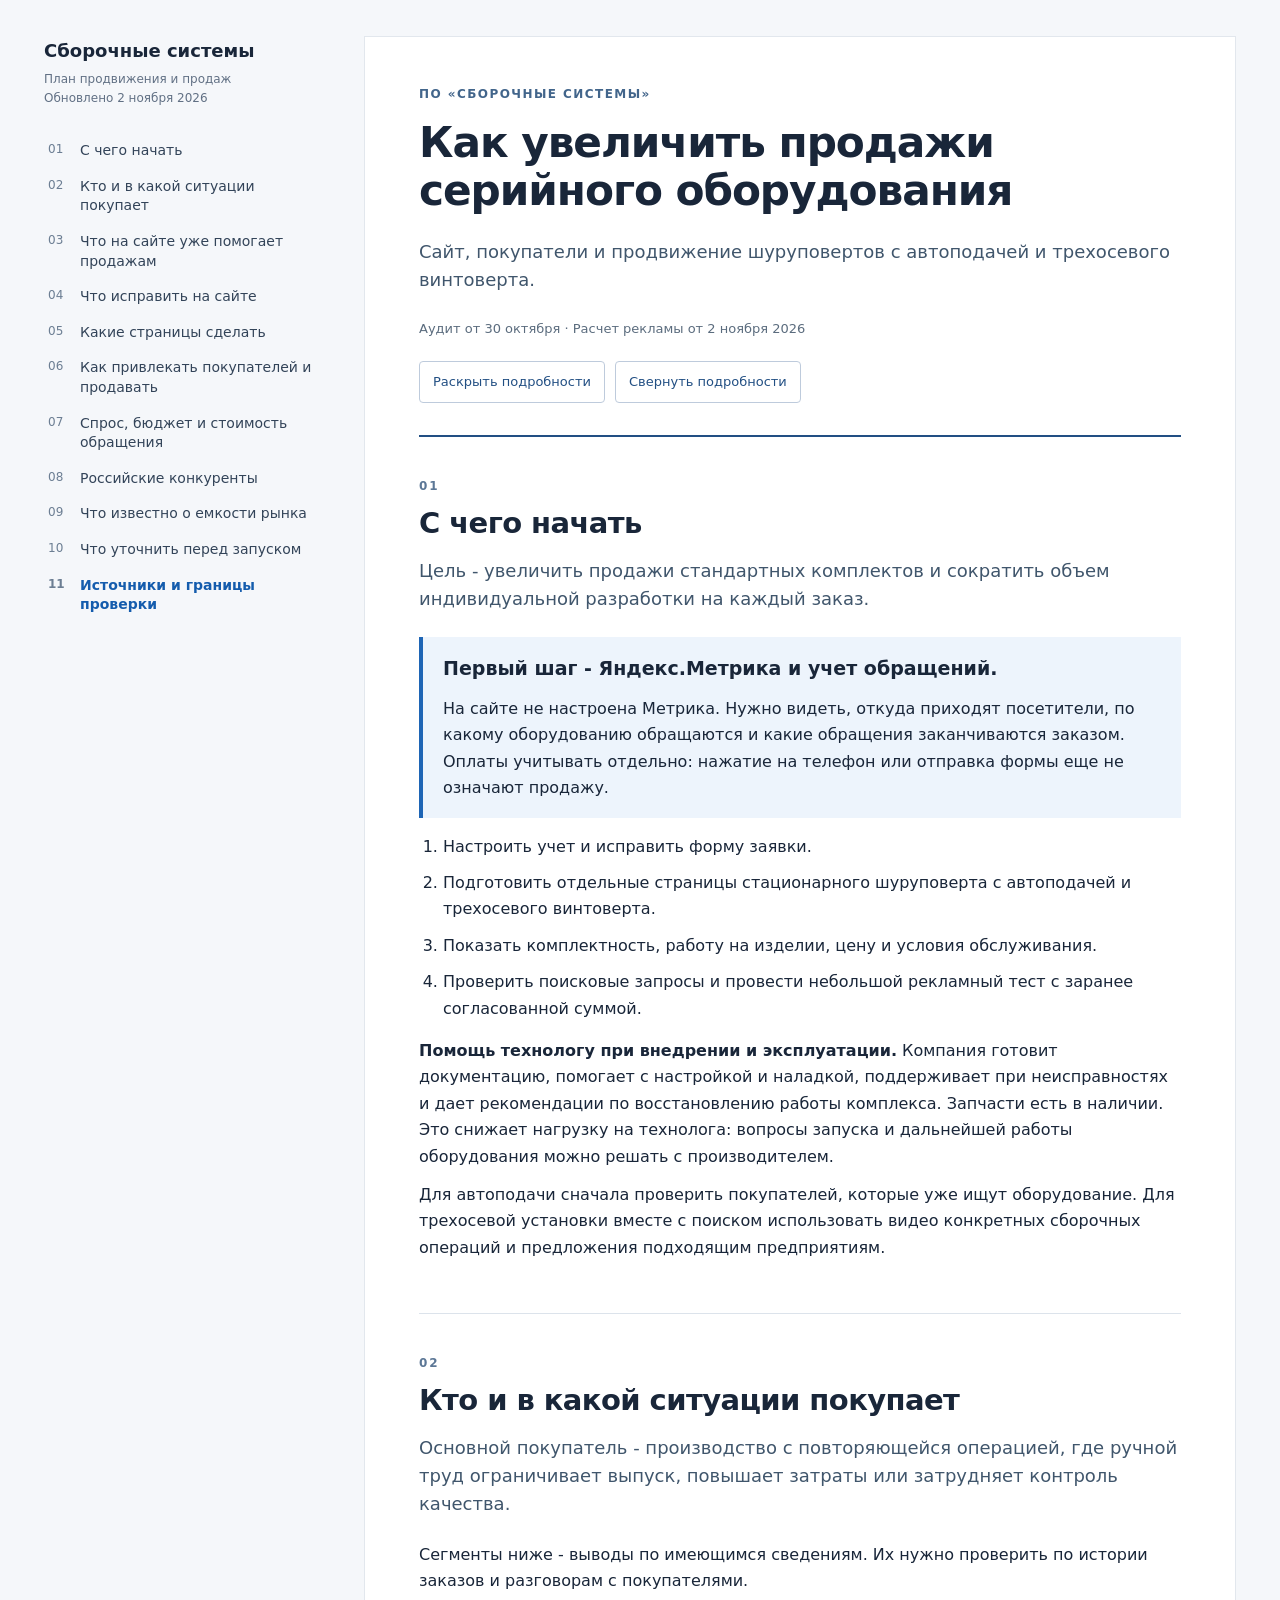
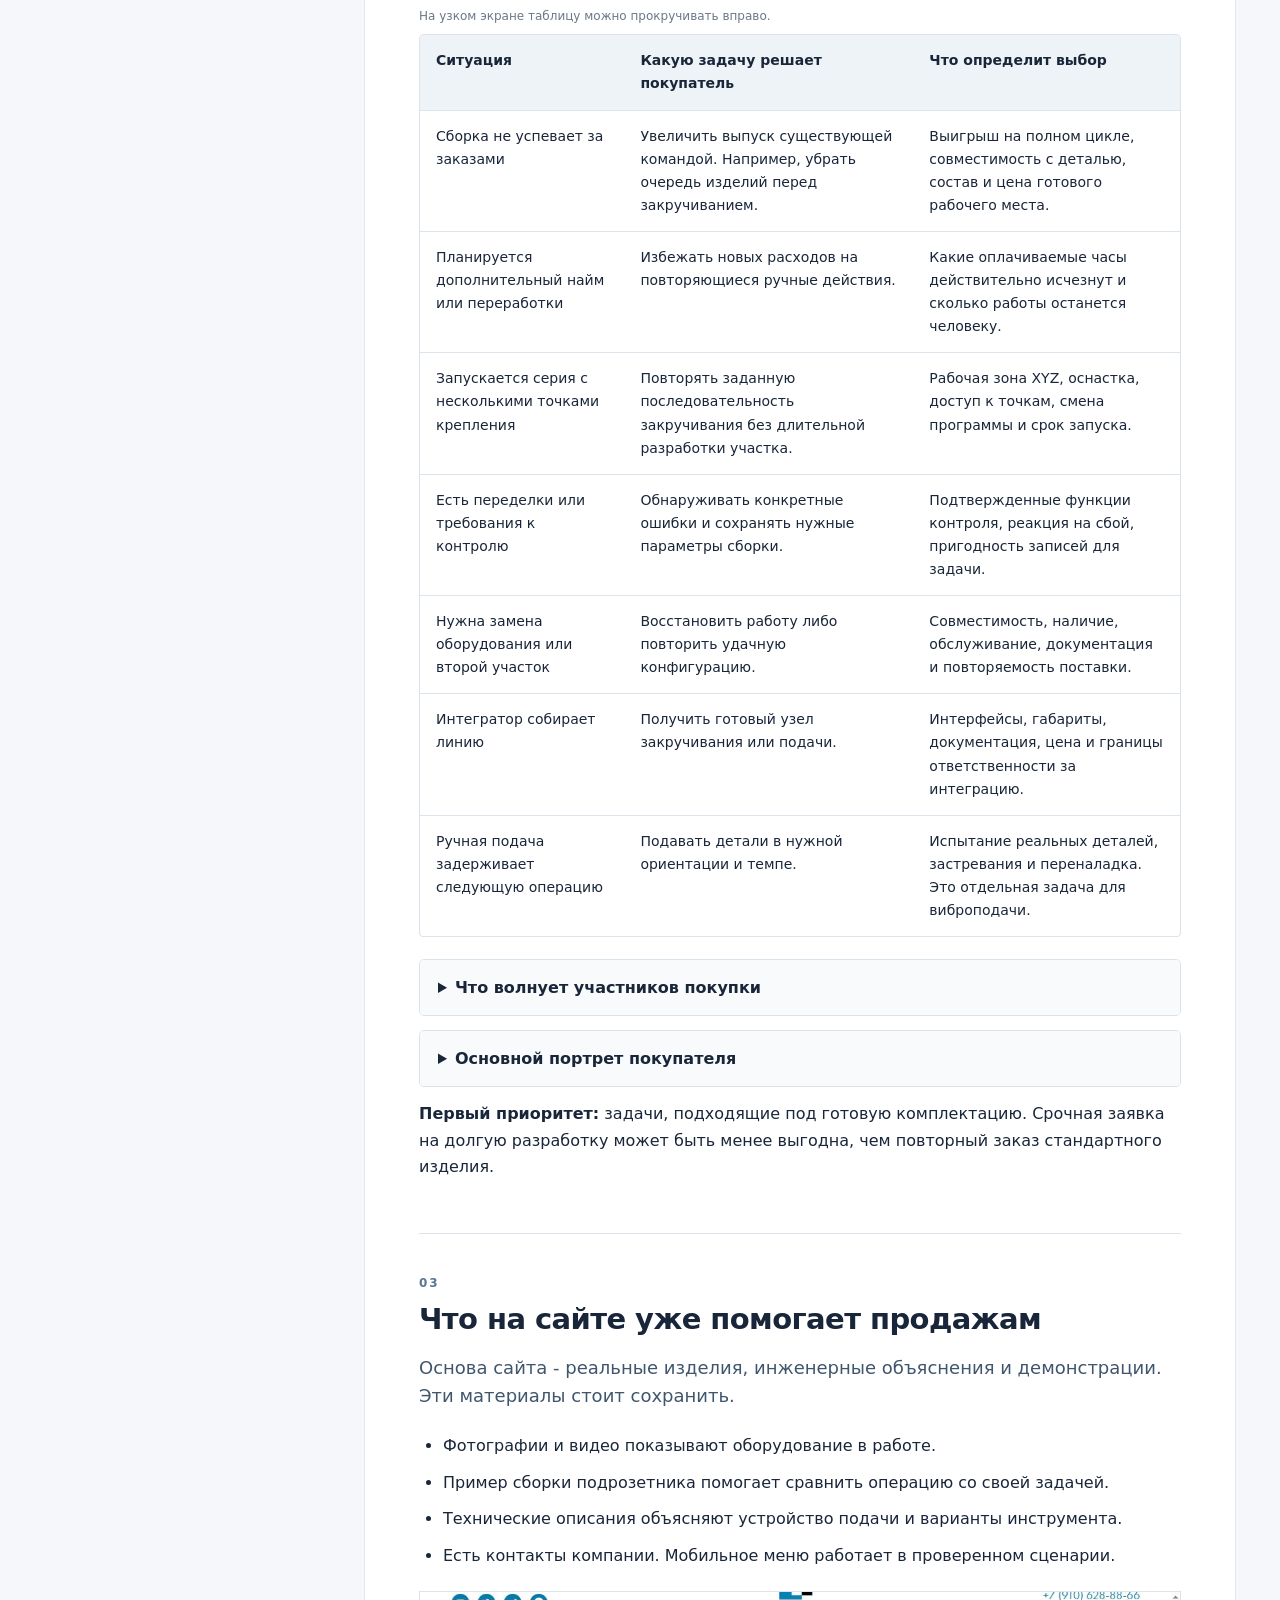
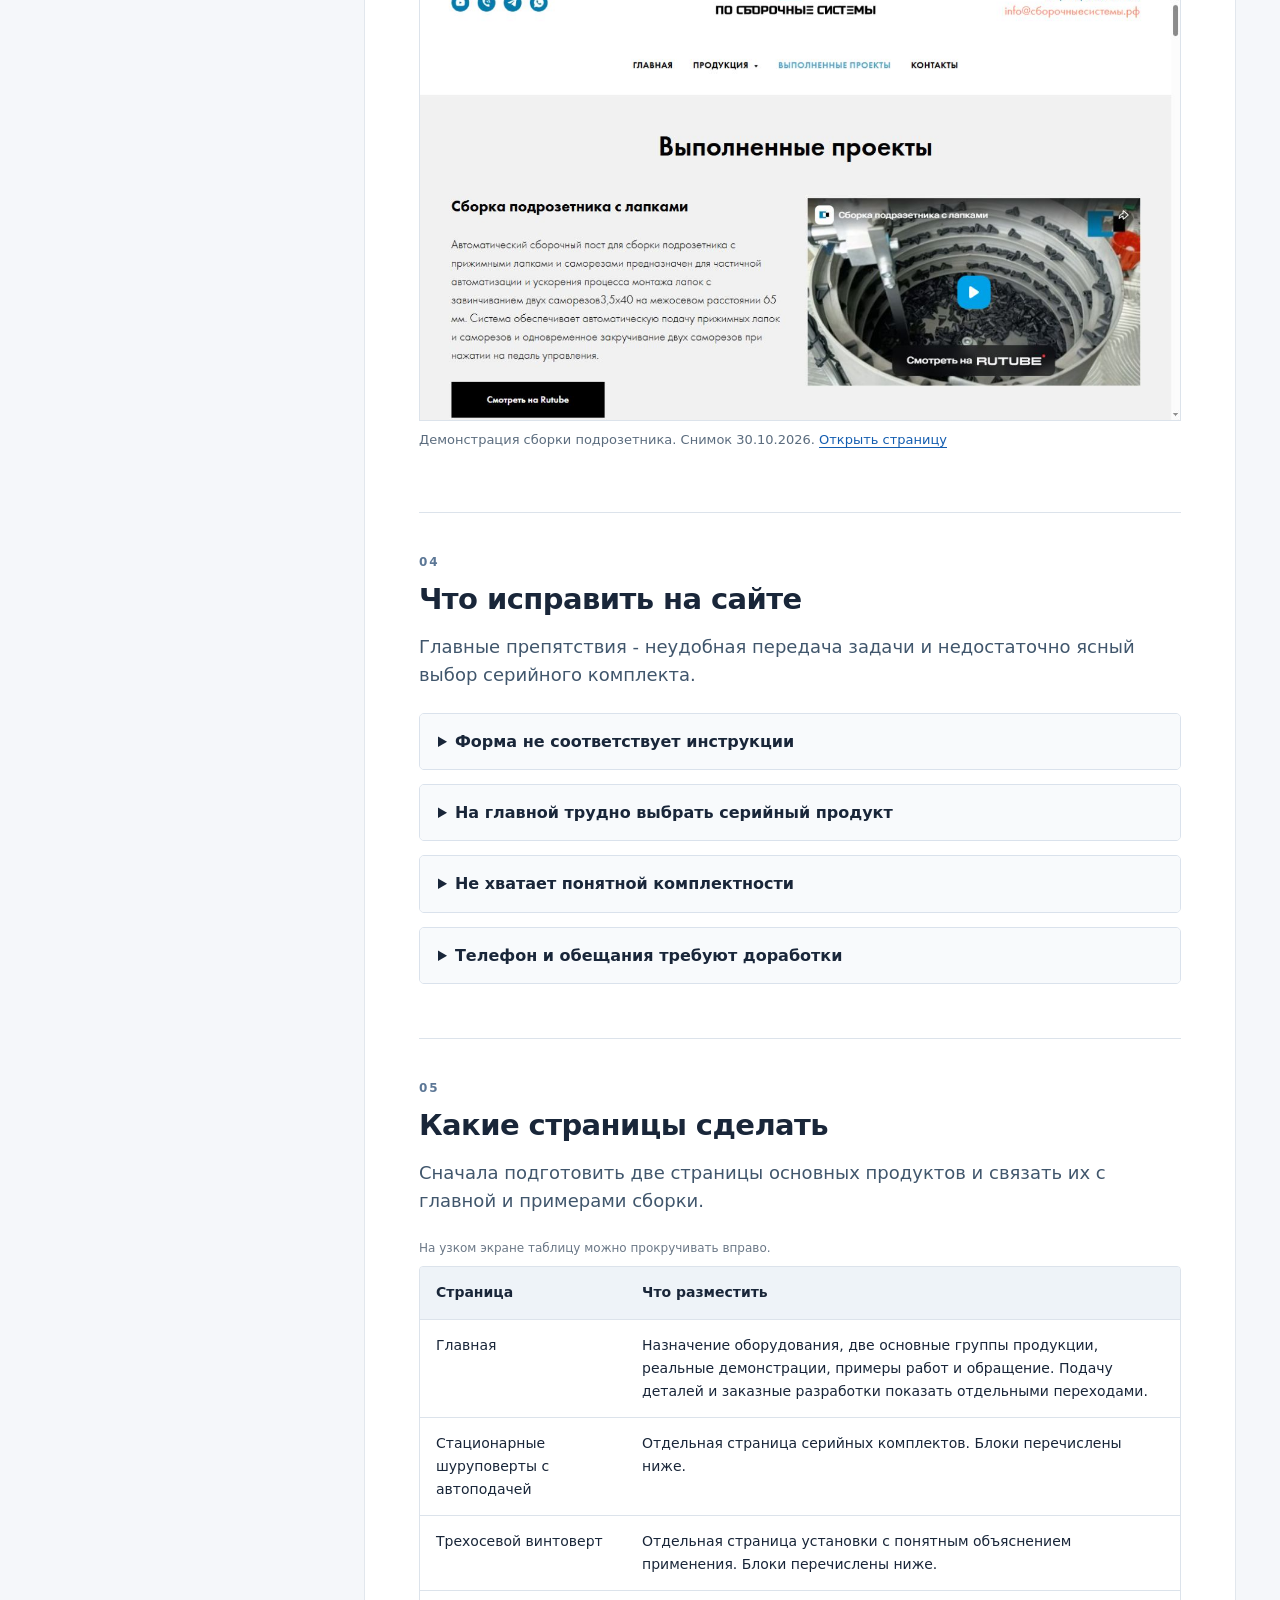
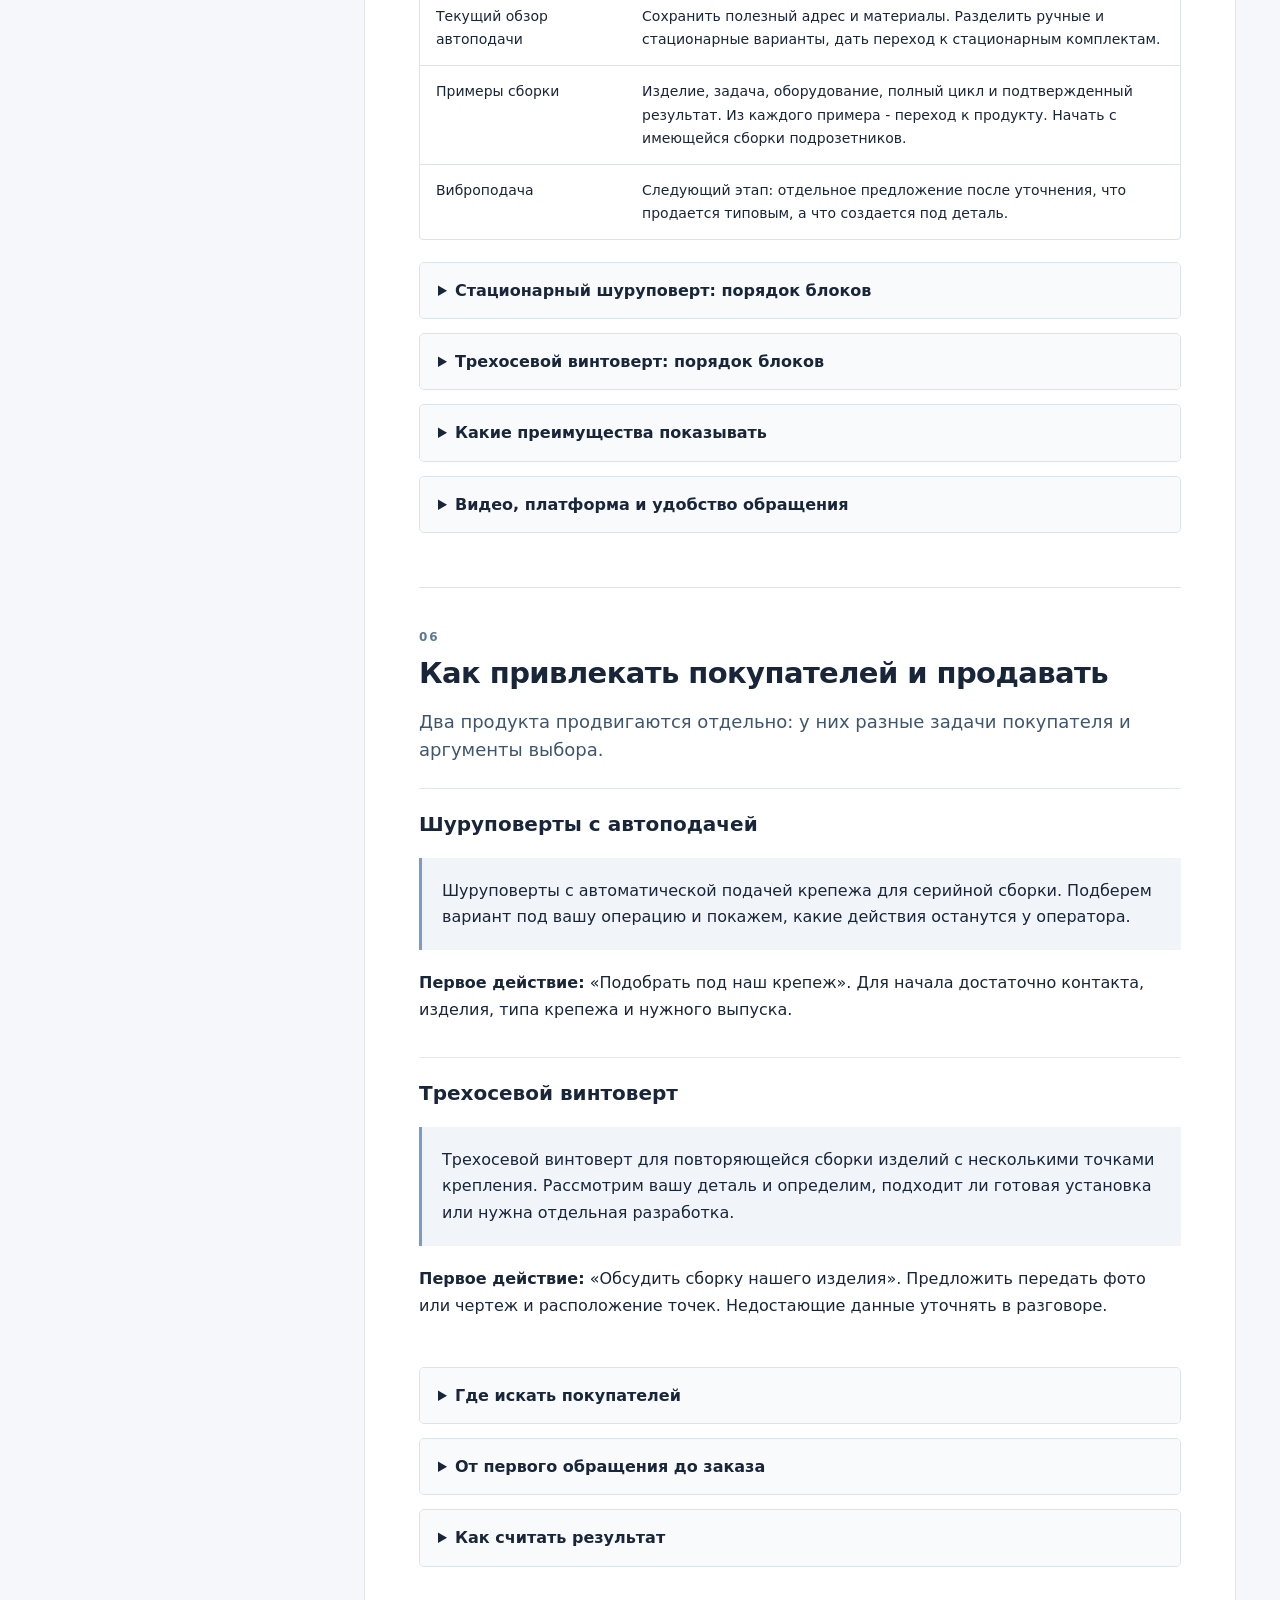
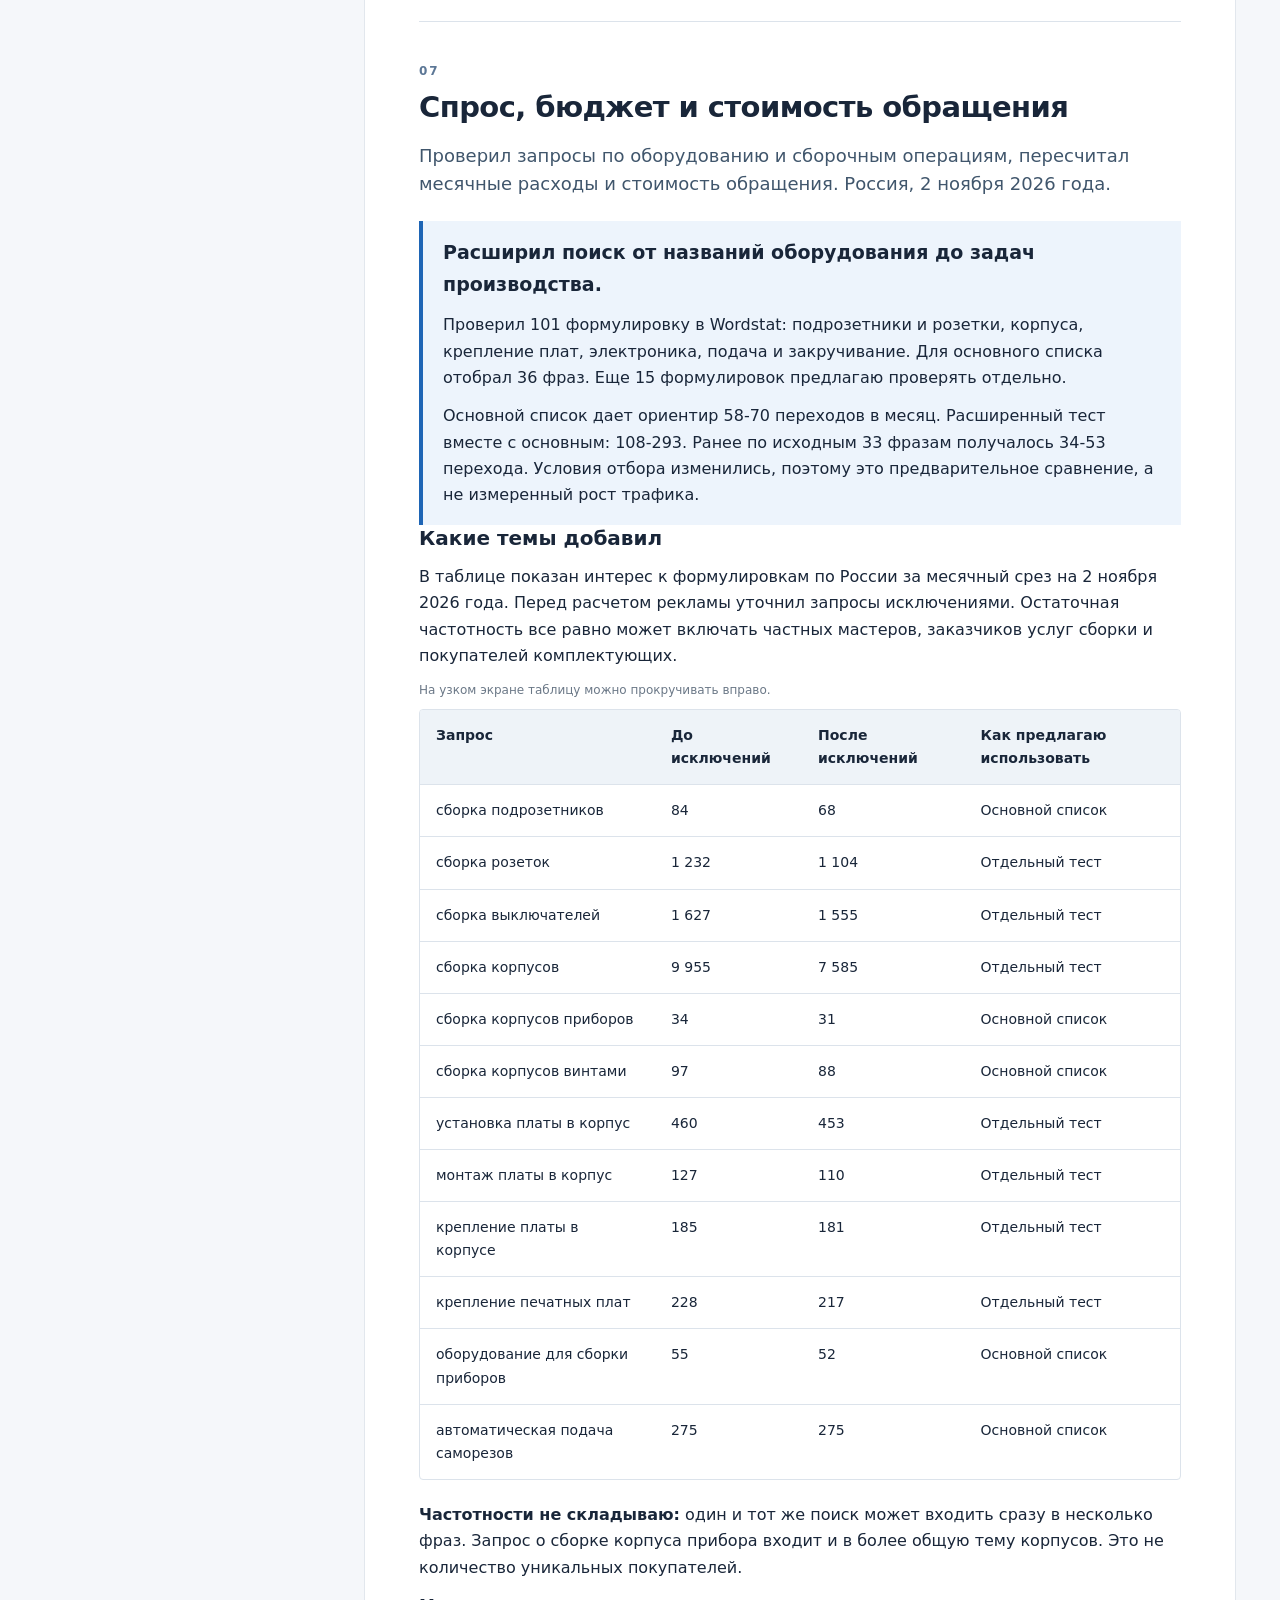
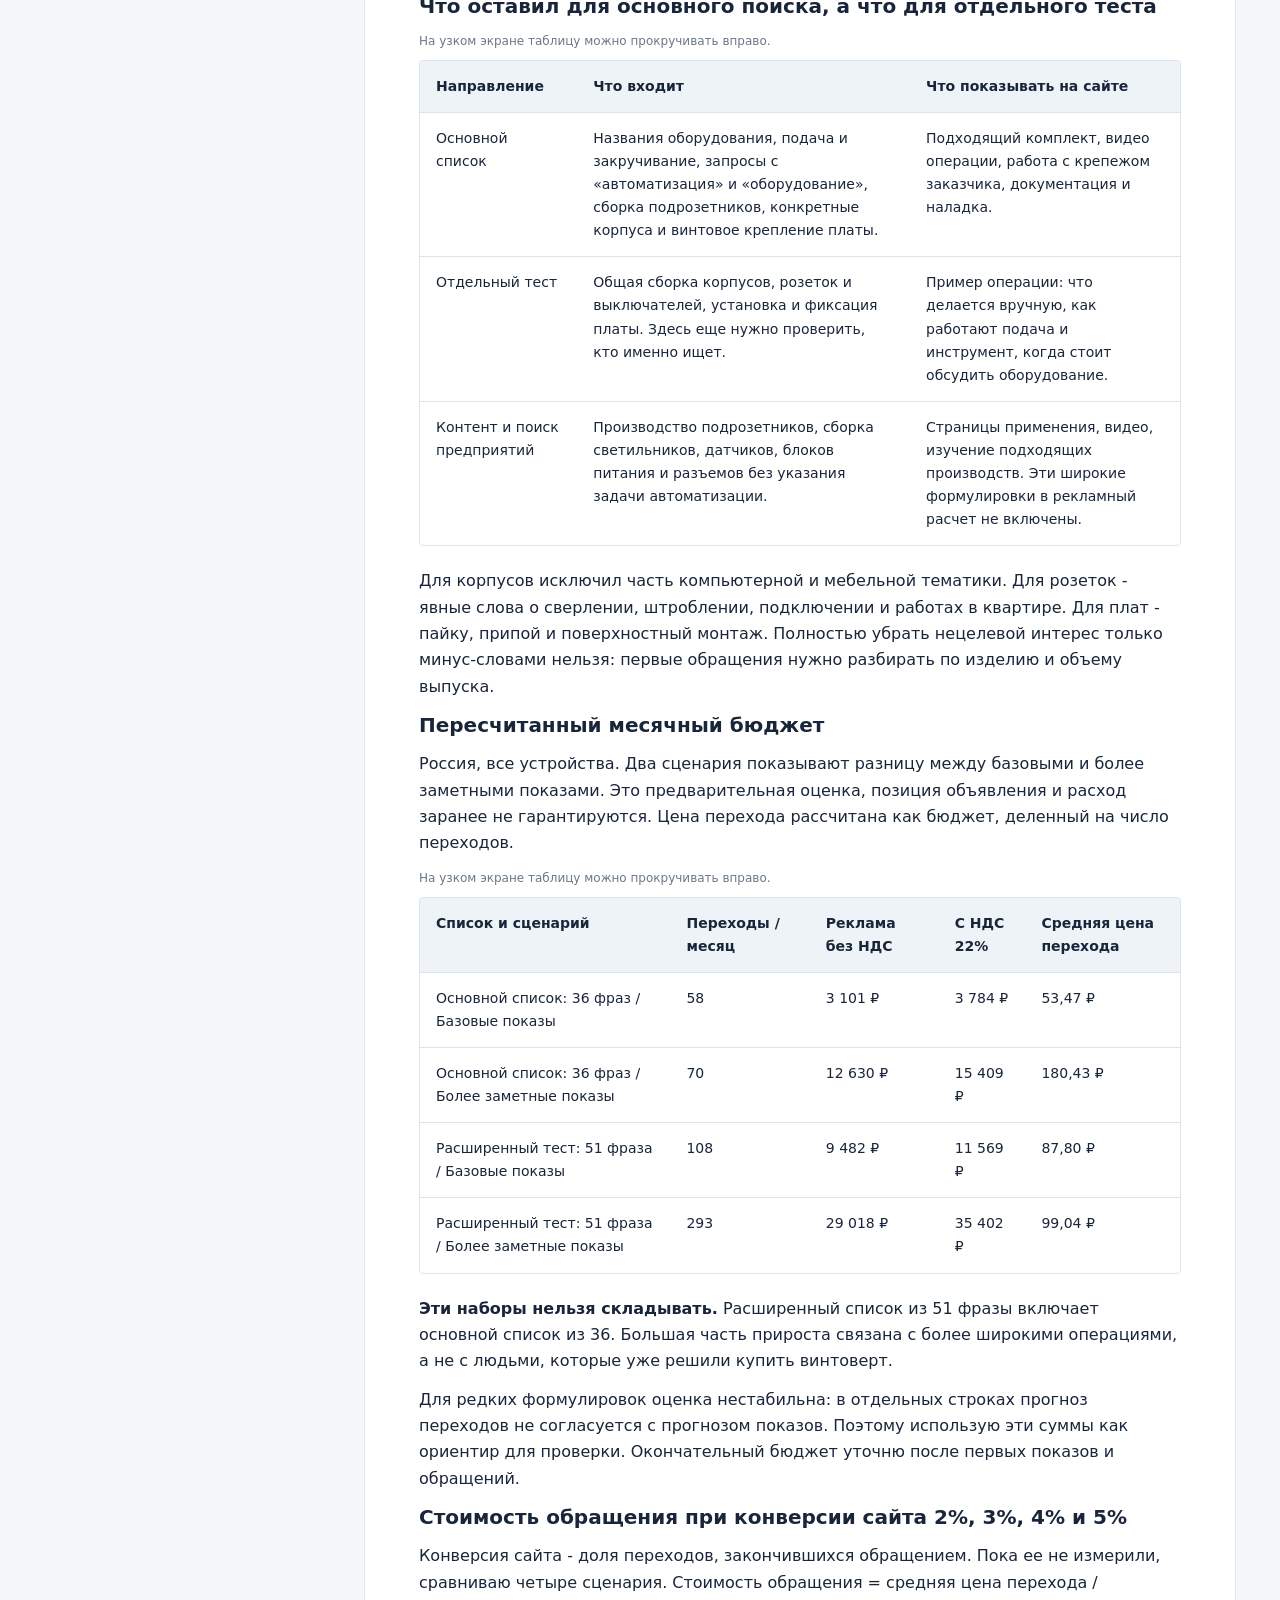
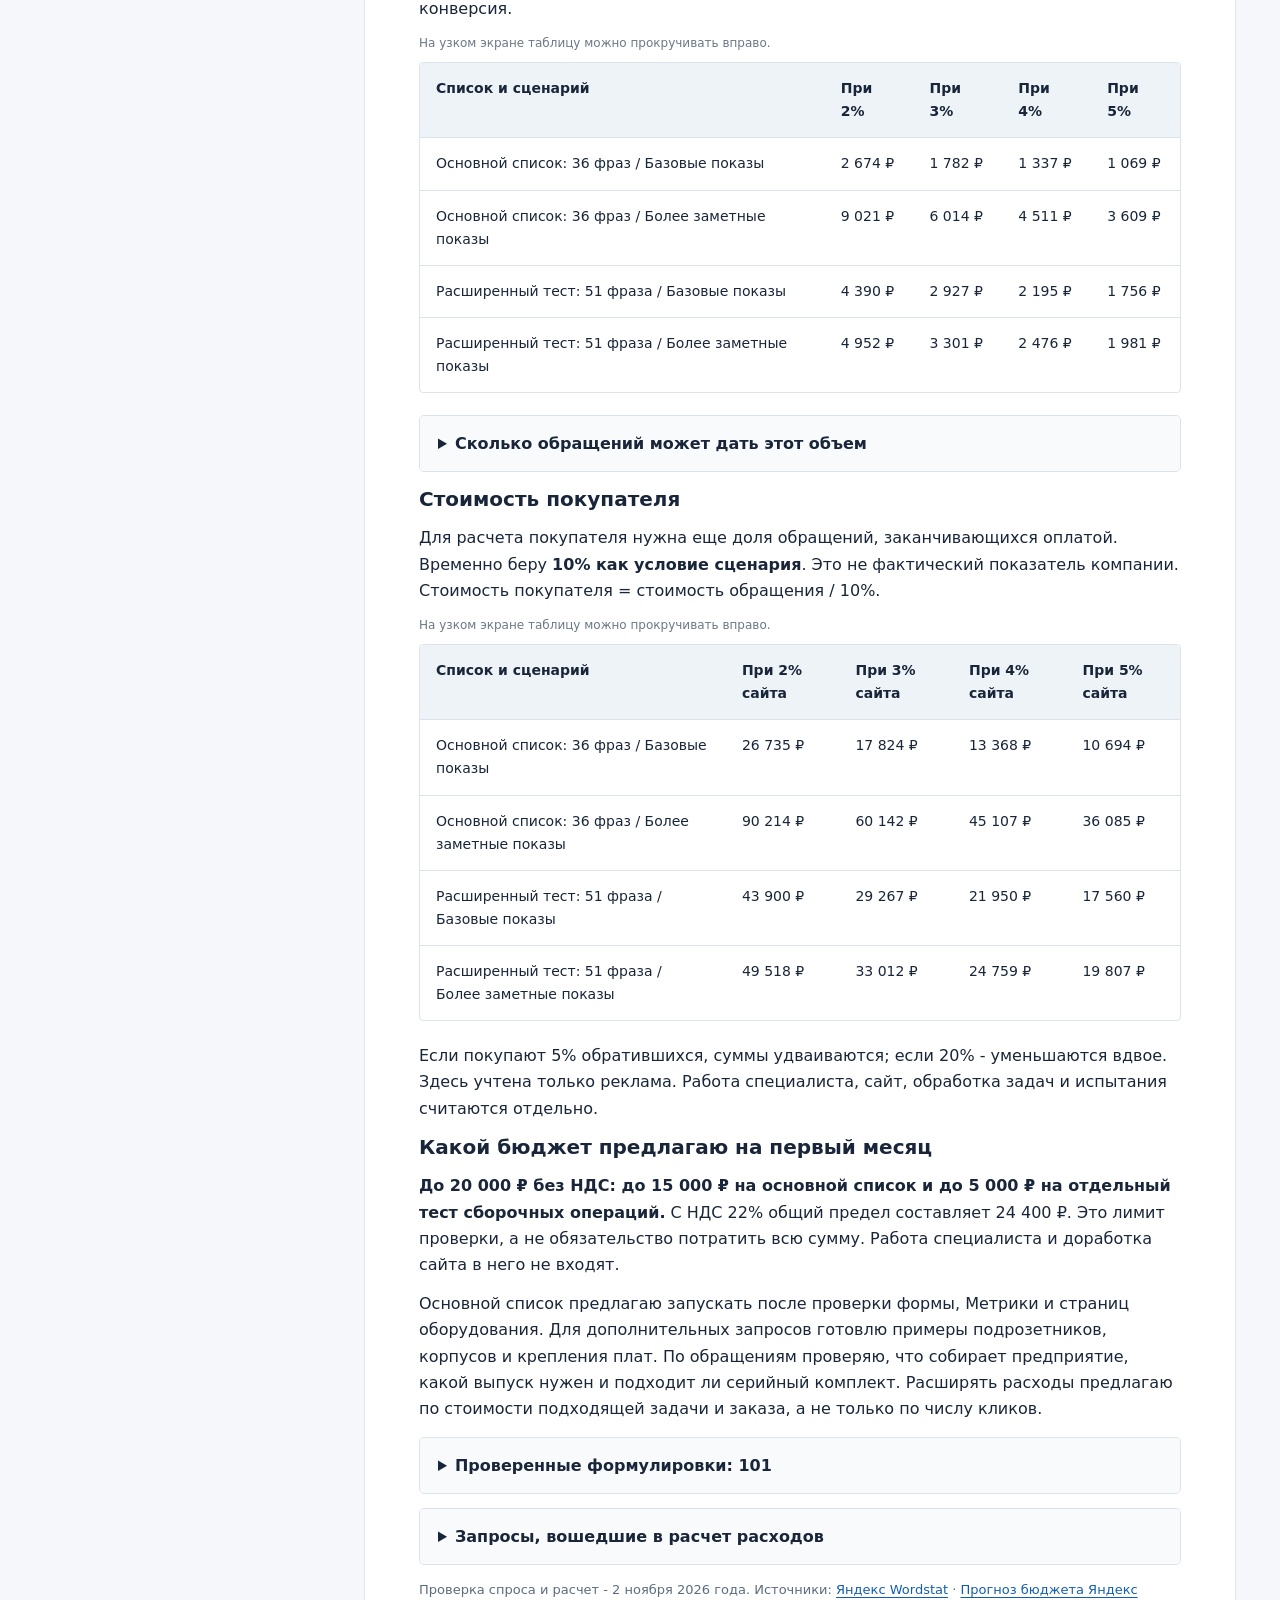
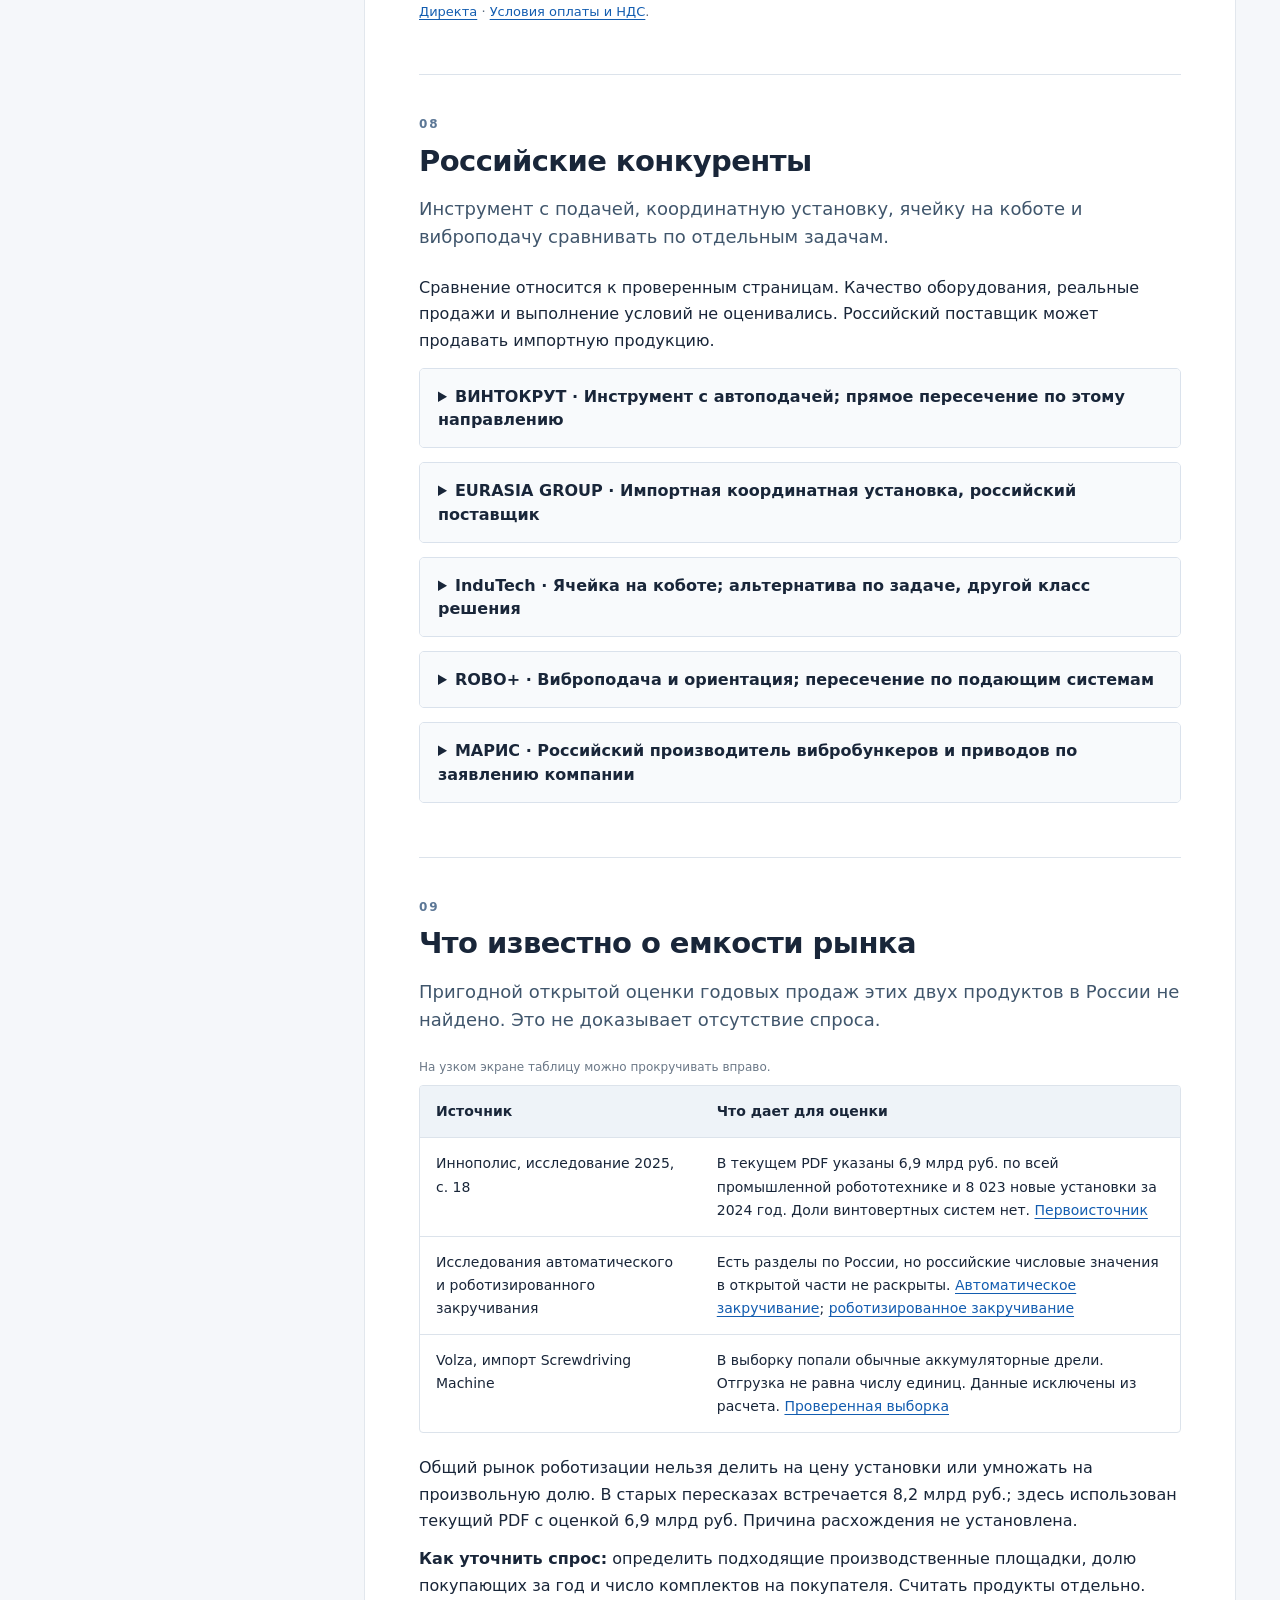
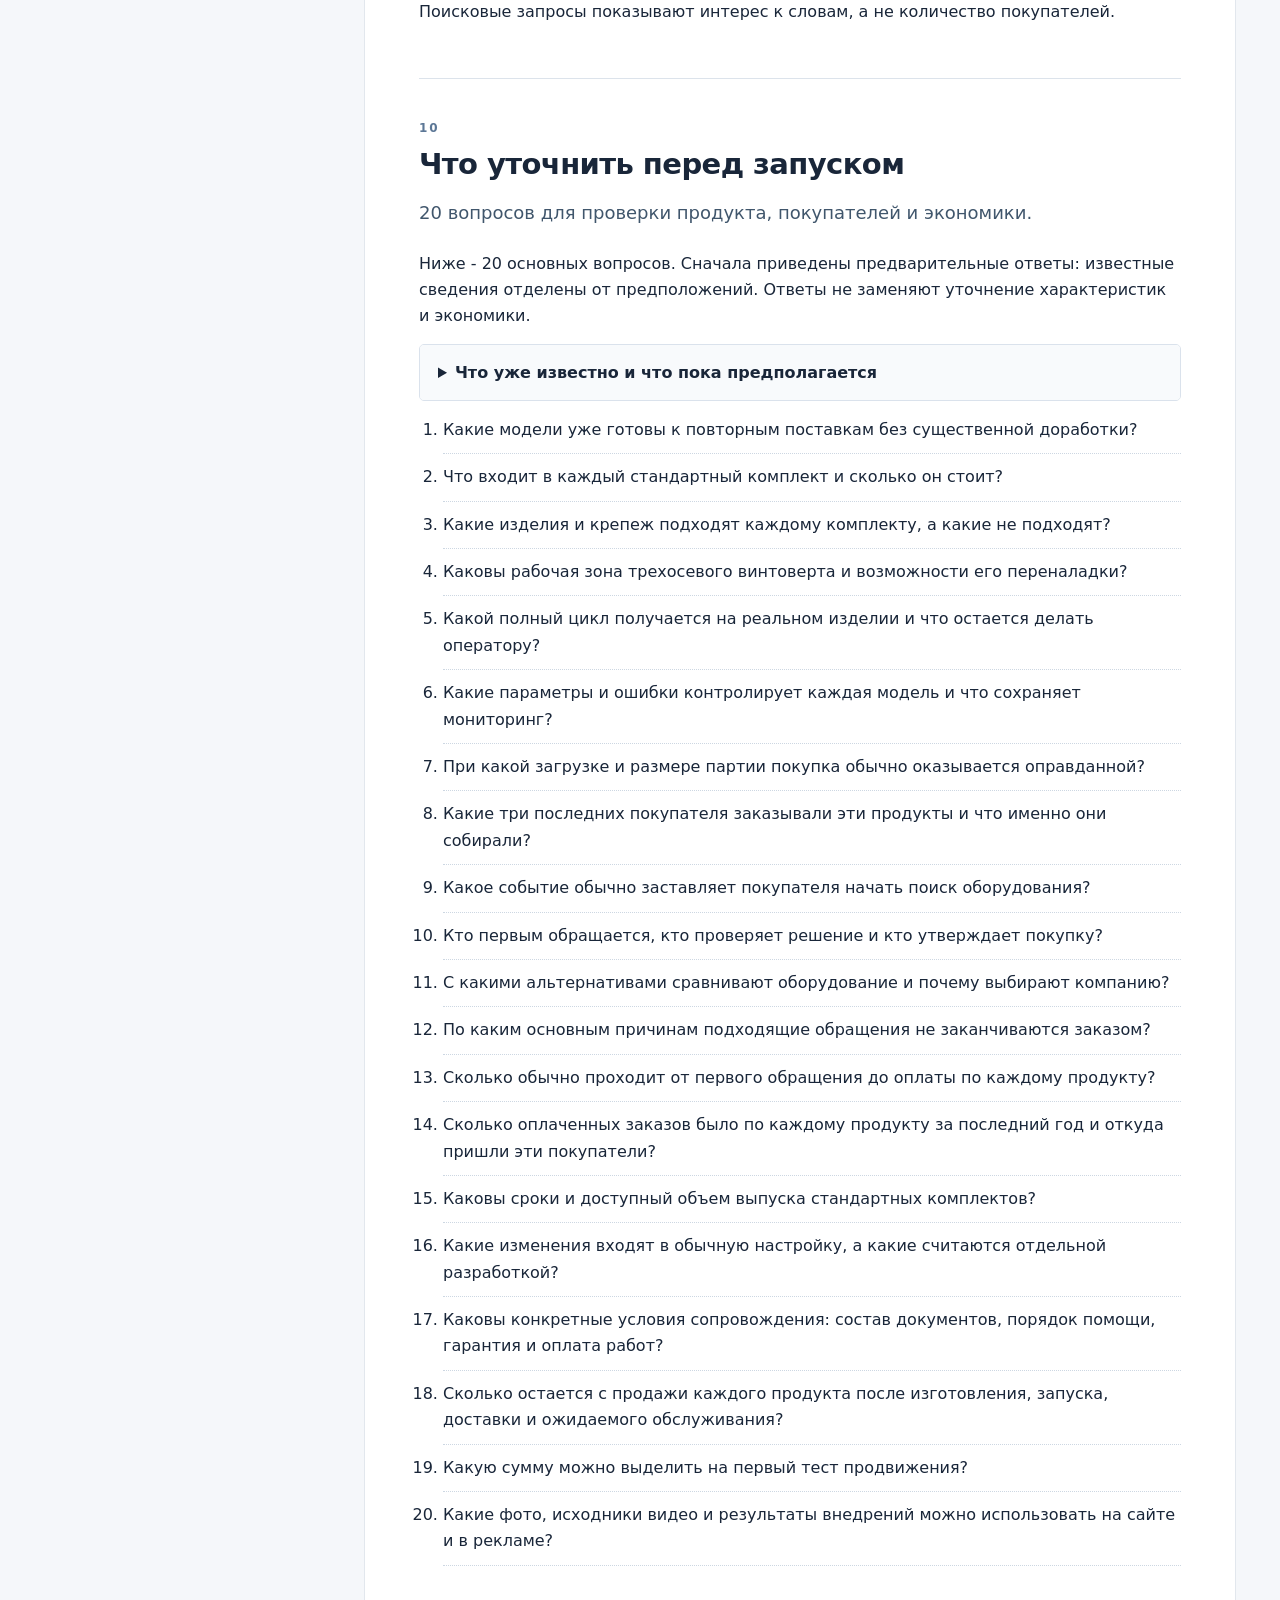
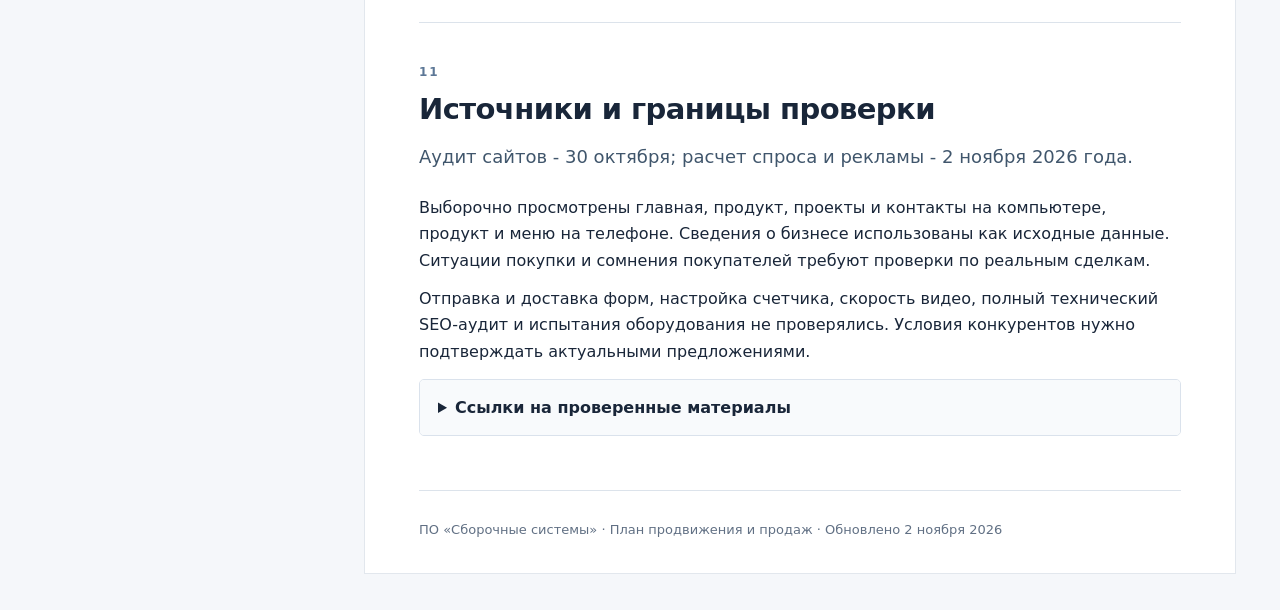
==== commit e0b125ec: "Expand production-operation search research and rewrite forecast as client presentation" ====
--- a/report/index.html
+++ b/report/index.html
@@ -1 +1 @@
-<!doctype html><html lang="ru"><head><meta charset="utf-8"><meta name="viewport" content="width=device-width,initial-scale=1"><meta name="robots" content="noindex,nofollow"><title>Сборочные системы · план продвижения и продаж</title><style>*{box-sizing:border-box}html{scroll-behavior:auto;scroll-padding-top:32px}body{margin:0;background:#f5f7fa;color:#192639;font:16px/1.65 system-ui,-apple-system,"Segoe UI",sans-serif}a{color:#135db0;text-underline-offset:3px}a:hover{color:#063567}button,summary{font:inherit}button{cursor:pointer}a,button,summary{outline-offset:5px}a:focus-visible,button:focus-visible,summary:focus-visible{outline:3px solid #df9b23}.layout{max-width:1480px;margin:auto;display:grid;grid-template-columns:272px minmax(0,1fr);gap:48px;padding:36px 44px}.sidebar{position:sticky;top:24px;align-self:start;max-height:94vh;overflow:auto;font-size:14px}.brand{font-weight:750;font-size:18px}.sub{font-size:12px;color:#617084;margin:4px 0 24px}.toc a{display:flex;gap:12px;padding:8px 4px;color:#334459;text-decoration:none;line-height:1.4}.toc a span{font-size:12px;color:#6c7e93;min-width:20px}.toc a:hover{background:#e7eef8}.toc a[aria-current]{color:#145cad;font-weight:650}main{min-width:0;max-width:1000px;background:white;padding:48px 54px 32px;border:1px solid #e2e7ed}header{padding-bottom:32px;border-bottom:2px solid #224f83}.eyebrow{color:#42658b;text-transform:uppercase;font-size:12px;letter-spacing:.12em;font-weight:700}h1{font-size:clamp(30px,3.3vw,48px);line-height:1.13;letter-spacing:-.025em;margin:14px 0 24px}h2{font-size:29px;line-height:1.25;letter-spacing:-.02em;margin:8px 0 16px}h3{font-size:20px;line-height:1.35;margin:0 0 8px}p{margin:12px 0}section{padding:40px 0;border-bottom:1px solid #dce3eb;scroll-margin-top:20px}.chapter{font-size:12px;color:#5c7796;font-weight:700;letter-spacing:.15em}.lead{font-size:18px;line-height:1.55;color:#40566c;margin-bottom:24px}.meta,figcaption{font-size:13px;color:#5b6c7e}.priority{border-left:4px solid #1e65b5;padding:16px 20px;background:#edf4fc}.priority strong{font-size:19px}.priority p{margin-bottom:0}ul,ol{padding-left:24px}li{margin:10px 0}.tag{display:inline-block;padding:1px 6px;background:#eef2f6;border-radius:3px;font-size:12px}details{margin:14px 0;border:1px solid #dae2ec;border-radius:5px;overflow:hidden}summary{padding:16px 18px;cursor:pointer;font-weight:600;line-height:1.45;background:#f8fafc}summary:hover{background:#edf3fa}.detail-body{padding:4px 20px 18px}.table-scroll{overflow-x:auto;border:1px solid #dce3eb;border-radius:4px;margin:8px 0 22px}table{border-collapse:collapse;width:100%;font-size:14px;min-width:540px;text-align:left}th,td{padding:14px 16px;vertical-align:top;border-bottom:1px solid #dce3eb}th{background:#eef3f8;font-weight:650}tr:last-child td{border-bottom:0}.table-hint{font-size:12px;color:#6b7887;margin-bottom:4px}figure{margin:22px 0}.image-button{display:block;padding:0;border:1px solid #dce3eb;background:#eef2f6;width:100%;text-align:center}.image-button img{display:block;max-width:100%;height:auto;max-height:480px;object-fit:contain;margin:auto}figcaption{margin-top:8px}blockquote{margin:20px 0;padding:20px;background:#f1f5fa;border-left:3px solid #7a9cc2}.task{padding:22px 0;border-top:1px solid #e0e7ef;scroll-margin-top:24px}.source-url,.sources{font-size:13px;overflow-wrap:anywhere}.questions li{padding-bottom:10px;border-bottom:1px dotted #cdd7e2}.toolbar{display:flex;gap:10px;flex-wrap:wrap;margin-top:22px}.toolbar button,.close{padding:9px 13px;border:1px solid #becbdc;background:white;border-radius:4px;color:#224f83;font-size:13px}.mobile-nav{display:none}footer{font-size:13px;color:#617084;padding-top:28px}dialog{max-width:96vw;width:1200px;max-height:95vh;border:1px solid #bccbdb;border-radius:8px;padding:14px;background:#fff}dialog::backdrop{background:#10243ccc}dialog img{max-width:100%;max-height:80vh;display:block;object-fit:contain;margin:12px auto 0}.dialog-head{display:flex;justify-content:space-between;gap:16px;align-items:center}.dialog-head p{font-size:13px;margin:0}.noscript{padding:12px;background:#fff4dd}@media(max-width:1080px){.layout{gap:24px;padding:24px}.sidebar{width:220px}.layout{grid-template-columns:220px minmax(0,1fr)}main{padding:32px}}@media(max-width:780px){.layout{display:block;padding:0}.sidebar{display:none}main{padding:28px 20px;border:0;max-width:none}.mobile-nav{display:block;margin:20px 0}.mobile-nav .toc{padding:10px}.mobile-nav summary{padding:12px 16px}h2{font-size:25px}section{padding:30px 0}.detail-body{padding:0 14px 14px}summary{padding:14px}.lead{font-size:17px}.image-button img{max-height:420px}.toolbar{gap:8px}.toolbar button{padding:8px 10px}}@media print{body{background:white;font-size:10pt}.layout{display:block;padding:0}.sidebar,.toolbar,.mobile-nav,.image-button+button{display:none}main{border:0;padding:0;max-width:none}h1{font-size:28pt}h2{font-size:20pt}section{padding:20px 0}details{break-inside:auto}summary{background:white}.detail-body{display:block!important}.table-scroll{overflow:visible}table{min-width:0;font-size:9pt}figure{break-inside:avoid}.image-button{border:0}figure img{max-height:90mm}.table-hint{display:none}a{color:inherit}dialog{display:none}h2,h3,summary{break-after:avoid}}</style></head><body><div class="layout"><aside class="sidebar"><div class="brand">Сборочные системы</div><p class="sub">План продвижения и продаж<br>Обновлено 2 ноября 2026</p><nav class="toc" aria-label="Оглавление"><a href="#summary"><span>01</span>С чего начать</a><a href="#buyers"><span>02</span>Кто и в какой ситуации покупает</a><a href="#strengths"><span>03</span>Что на сайте уже помогает продажам</a><a href="#weaknesses"><span>04</span>Что исправить на сайте</a><a href="#site-pages"><span>05</span>Какие страницы сделать</a><a href="#plan"><span>06</span>Как привлекать покупателей и продавать</a><a href="#ad-budget"><span>07</span>Спрос, бюджет и стоимость обращения</a><a href="#competitors"><span>08</span>Российские конкуренты</a><a href="#market"><span>09</span>Что известно о емкости рынка</a><a href="#questions"><span>10</span>Что уточнить перед запуском</a><a href="#sources"><span>11</span>Источники и границы проверки</a></nav></aside><main><header><div class="eyebrow">ПО «Сборочные системы»</div><h1>Как увеличить продажи серийного оборудования</h1><p class="lead">Сайт, покупатели и продвижение шуруповертов с автоподачей и трехосевого винтоверта.</p><p class="meta">Аудит от 30 октября · Расчет рекламы от 2 ноября 2026</p><div class="toolbar"><button id="expand">Раскрыть подробности</button><button id="collapse">Свернуть подробности</button></div></header><noscript><p class="noscript">Подробности открываются по заголовкам. Увеличение снимков и общее раскрытие требуют JavaScript.</p></noscript><details class="mobile-nav"><summary>Оглавление: 11 разделов</summary><nav class="toc" aria-label="Мобильное оглавление"><a href="#summary"><span>01</span>С чего начать</a><a href="#buyers"><span>02</span>Кто и в какой ситуации покупает</a><a href="#strengths"><span>03</span>Что на сайте уже помогает продажам</a><a href="#weaknesses"><span>04</span>Что исправить на сайте</a><a href="#site-pages"><span>05</span>Какие страницы сделать</a><a href="#plan"><span>06</span>Как привлекать покупателей и продавать</a><a href="#ad-budget"><span>07</span>Спрос, бюджет и стоимость обращения</a><a href="#competitors"><span>08</span>Российские конкуренты</a><a href="#market"><span>09</span>Что известно о емкости рынка</a><a href="#questions"><span>10</span>Что уточнить перед запуском</a><a href="#sources"><span>11</span>Источники и границы проверки</a></nav></details><section id="summary" aria-labelledby="h-summary"><div class="chapter">01</div><h2 id="h-summary">С чего начать</h2><p class="lead">Цель - увеличить продажи стандартных комплектов и сократить объем индивидуальной разработки на каждый заказ.</p><div class="priority"><strong>Первый шаг - Яндекс.Метрика и учет обращений.</strong><p>На сайте не настроена Метрика. Нужно видеть, откуда приходят посетители, по какому оборудованию обращаются и какие обращения заканчиваются заказом. Оплаты учитывать отдельно: нажатие на телефон или отправка формы еще не означают продажу.</p></div><ol><li>Настроить учет и исправить форму заявки.</li><li>Подготовить отдельные страницы стационарного шуруповерта с автоподачей и трехосевого винтоверта.</li><li>Показать комплектность, работу на изделии, цену и условия обслуживания.</li><li>Проверить поисковые запросы и провести небольшой рекламный тест с заранее согласованной суммой.</li></ol><p><strong>Помощь технологу при внедрении и эксплуатации.</strong> Компания готовит документацию, помогает с настройкой и наладкой, поддерживает при неисправностях и дает рекомендации по восстановлению работы комплекса. Запчасти есть в наличии. Это снижает нагрузку на технолога: вопросы запуска и дальнейшей работы оборудования можно решать с производителем.</p><p>Для автоподачи сначала проверить покупателей, которые уже ищут оборудование. Для трехосевой установки вместе с поиском использовать видео конкретных сборочных операций и предложения подходящим предприятиям.</p></section><section id="buyers" aria-labelledby="h-buyers"><div class="chapter">02</div><h2 id="h-buyers">Кто и в какой ситуации покупает</h2><p class="lead">Основной покупатель - производство с повторяющейся операцией, где ручной труд ограничивает выпуск, повышает затраты или затрудняет контроль качества.</p><p>Сегменты ниже - выводы по имеющимся сведениям. Их нужно проверить по истории заказов и разговорам с покупателями.</p><p class="table-hint">На узком экране таблицу можно прокручивать вправо.</p><div class="table-scroll" tabindex="0"><table><thead><tr><th>Ситуация</th><th>Какую задачу решает покупатель</th><th>Что определит выбор</th></tr></thead><tbody><tr><td>Сборка не успевает за заказами</td><td>Увеличить выпуск существующей командой. Например, убрать очередь изделий перед закручиванием.</td><td>Выигрыш на полном цикле, совместимость с деталью, состав и цена готового рабочего места.</td></tr><tr><td>Планируется дополнительный найм или переработки</td><td>Избежать новых расходов на повторяющиеся ручные действия.</td><td>Какие оплачиваемые часы действительно исчезнут и сколько работы останется человеку.</td></tr><tr><td>Запускается серия с несколькими точками крепления</td><td>Повторять заданную последовательность закручивания без длительной разработки участка.</td><td>Рабочая зона XYZ, оснастка, доступ к точкам, смена программы и срок запуска.</td></tr><tr><td>Есть переделки или требования к контролю</td><td>Обнаруживать конкретные ошибки и сохранять нужные параметры сборки.</td><td>Подтвержденные функции контроля, реакция на сбой, пригодность записей для задачи.</td></tr><tr><td>Нужна замена оборудования или второй участок</td><td>Восстановить работу либо повторить удачную конфигурацию.</td><td>Совместимость, наличие, обслуживание, документация и повторяемость поставки.</td></tr><tr><td>Интегратор собирает линию</td><td>Получить готовый узел закручивания или подачи.</td><td>Интерфейсы, габариты, документация, цена и границы ответственности за интеграцию.</td></tr><tr><td>Ручная подача задерживает следующую операцию</td><td>Подавать детали в нужной ориентации и темпе.</td><td>Испытание реальных деталей, застревания и переналадка. Это отдельная задача для виброподачи.</td></tr></tbody></table></div><details><summary>Что волнует участников покупки</summary><div class="detail-body"><p class="table-hint">На узком экране таблицу можно прокручивать вправо.</p><div class="table-scroll" tabindex="0"><table><thead><tr><th>Участник</th><th>Нужный результат</th><th>Сомнение, которое нужно снять</th></tr></thead><tbody><tr><td>Директор</td><td>Покупка оправдывает вложения после всех расходов.</td><td>Экономия останется на бумаге, а фактические затраты вырастут.</td></tr><tr><td>Технолог</td><td>Комплект работает на реальном изделии и допускает нужную переналадку.</td><td>На демонстрации все получится, а реальный крепеж начнет застревать.</td></tr><tr><td>Производство</td><td>План выполняется без постоянных остановок и сверхурочных.</td><td>Инструмент станет быстрее, но весь участок не ускорится.</td></tr><tr><td>Оператор и обслуживание</td><td>Понятно, как работать, менять расходники и устранять типовые сбои.</td><td>Любое изменение потребует разработчика или долгого ожидания запчастей.</td></tr><tr><td>Закупки</td><td>Поставлен согласованный комплект без неожиданных обязательных расходов.</td><td>В цену не войдут оснастка, подача или запуск.</td></tr></tbody></table></div><p>Такой негативный опыт возможен, но не установлен у конкретных покупателей. До предложения выяснить изделие, крепеж, объем, причину поиска и срок решения. Интерес к роботам без конкретной задачи еще не означает готовность купить.</p></div></details><details><summary>Основной портрет покупателя</summary><div class="detail-body"><p><strong>Рабочая гипотеза:</strong> технолог или главный инженер производства с повторяющейся сборкой. Он ищет решение для конкретной детали, а не робота вообще. Ближайший ориентир - сборка электротехнических изделий, приборов и компонентов с подходящими крепежными операциями.</p><p class="table-hint">На узком экране таблицу можно прокручивать вправо.</p><div class="table-scroll" tabindex="0"><table><thead><tr><th>Что важно</th><th>Описание</th></tr></thead><tbody><tr><td>Ситуация</td><td>Участок не справляется с планом либо готовится новая серия. Есть изделие, крепеж и нужный выпуск.</td></tr><tr><td>Задача</td><td>Убрать лишние ручные действия и получить устойчивый процесс без постоянного участия разработчика.</td></tr><tr><td>Критерии</td><td>Применимость к детали, полный цикл, состав поставки, переналадка и поддержка.</td></tr><tr><td>Главное опасение</td><td>На демонстрации работает, а на реальной партии начнутся сбои; после покупки придется разбираться самостоятельно.</td></tr><tr><td>Что помогает решиться</td><td>Проверка задачи на образце, понятное предложение, документация и помощь производителя с наладкой и неисправностями.</td></tr><tr><td>Кто еще участвует</td><td>Руководитель производства оценивает работу участка, директор или финансовый руководитель - затраты. Такая схема выбора требует подтверждения.</td></tr></tbody></table></div><p>Для автоподачи ключевой вопрос - можно ли убрать ручную работу с крепежом. Для XYZ - можно ли повторять сборку по нескольким точкам с приемлемой переналадкой. Возраст, пол, размер предприятия и бюджет не заданы: данных для этих ограничений нет.</p></div></details><p><strong>Первый приоритет:</strong> задачи, подходящие под готовую комплектацию. Срочная заявка на долгую разработку может быть менее выгодна, чем повторный заказ стандартного изделия.</p></section><section id="strengths" aria-labelledby="h-strengths"><div class="chapter">03</div><h2 id="h-strengths">Что на сайте уже помогает продажам</h2><p class="lead">Основа сайта - реальные изделия, инженерные объяснения и демонстрации. Эти материалы стоит сохранить.</p><ul><li>Фотографии и видео показывают оборудование в работе.</li><li>Пример сборки подрозетника помогает сравнить операцию со своей задачей.</li><li>Технические описания объясняют устройство подачи и варианты инструмента.</li><li>Есть контакты компании. Мобильное меню работает в проверенном сценарии.</li></ul><figure><button class="image-button" aria-label="Увеличить снимок: Демонстрация сборки подрозетника"><img src="images/evidence-01.png" alt="Демонстрация сборки подрозетника"></button><figcaption>Демонстрация сборки подрозетника. Снимок 30.10.2026. <a href="https://xn--90aialvcgarhgbn8d1ch.xn--p1ai/page57551101.html" target="_blank" rel="noopener">Открыть страницу</a></figcaption></figure></section><section id="weaknesses" aria-labelledby="h-weaknesses"><div class="chapter">04</div><h2 id="h-weaknesses">Что исправить на сайте</h2><p class="lead">Главные препятствия - неудобная передача задачи и недостаточно ясный выбор серийного комплекта.</p><details><summary>Форма не соответствует инструкции</summary><div class="detail-body"><p>На странице предлагается приложить заполненный опросный лист, но в проверенной форме есть только имя, телефон и почта. Добавить описание задачи и необязательное вложение, сохранить отправку материалов по почте. Проверить получение заявки и файла.</p><figure><button class="image-button" aria-label="Увеличить снимок: Инструкция предлагает приложить опросный лист"><img src="images/evidence-02.png" alt="Инструкция предлагает приложить опросный лист"></button><figcaption>Инструкция предлагает приложить опросный лист. Снимок 30.10.2026. <a href="https://xn--90aialvcgarhgbn8d1ch.xn--p1ai/page56574209.html" target="_blank" rel="noopener">Открыть страницу</a></figcaption></figure><figure><button class="image-button" aria-label="Увеличить снимок: В форме нет поля для файла или сообщения"><img src="images/evidence-03.png" alt="В форме нет поля для файла или сообщения"></button><figcaption>В форме нет поля для файла или сообщения. Снимок 30.10.2026. <a href="https://xn--90aialvcgarhgbn8d1ch.xn--p1ai/page56574209.html" target="_blank" rel="noopener">Открыть страницу</a></figcaption></figure></div></details><details><summary>На главной трудно выбрать серийный продукт</summary><div class="detail-body"><p>Первый экран представляет компанию как разработчика оборудования. Нужны прямые переходы к двум основным продуктам. Заказные проекты сохранить отдельным направлением.</p><figure><button class="image-button" aria-label="Увеличить снимок: Первый экран главной"><img src="images/evidence-04.png" alt="Первый экран главной"></button><figcaption>Первый экран главной. Снимок 30.10.2026. <a href="https://xn--90aialvcgarhgbn8d1ch.xn--p1ai/" target="_blank" rel="noopener">Открыть страницу</a></figcaption></figure></div></details><details><summary>Не хватает понятной комплектности</summary><div class="detail-body"><p>На странице объясняются устройство и варианты, но сложно быстро понять, какой комплект можно заказать и что входит в цену. Развести ручное и стационарное применение; электрический и пневматический привод показать как варианты.</p><figure><button class="image-button" aria-label="Увеличить снимок: Текущая страница шуруповерта с подачей"><img src="images/evidence-05.png" alt="Текущая страница шуруповерта с подачей"></button><figcaption>Текущая страница шуруповерта с подачей. Снимок 30.10.2026. <a href="https://xn--90aialvcgarhgbn8d1ch.xn--p1ai/page56574209.html" target="_blank" rel="noopener">Открыть страницу</a></figcaption></figure></div></details><details><summary>Телефон и обещания требуют доработки</summary><div class="detail-body"><p>На проверенной странице продукта номер указан текстом, без ссылки для звонка. Сделать его нажимаемым. На ширине 390 px общей горизонтальной прокрутки страницы не выявлено.</p><p>Заявления об исключительности производства и процентах улучшения подкрепить условиями и доказательствами либо уточнить формулировку. Наличие других продавцов само по себе не опровергает статус производителя.</p><figure><button class="image-button" aria-label="Увеличить снимок: Страница продукта на телефоне"><img src="images/evidence-06.png" alt="Страница продукта на телефоне"></button><figcaption>Страница продукта на телефоне. Снимок 30.10.2026. <a href="https://xn--90aialvcgarhgbn8d1ch.xn--p1ai/page56574209.html" target="_blank" rel="noopener">Открыть страницу</a></figcaption></figure></div></details></section><section id="site-pages" aria-labelledby="h-site-pages"><div class="chapter">05</div><h2 id="h-site-pages">Какие страницы сделать</h2><p class="lead">Сначала подготовить две страницы основных продуктов и связать их с главной и примерами сборки.</p><p class="table-hint">На узком экране таблицу можно прокручивать вправо.</p><div class="table-scroll" tabindex="0"><table><thead><tr><th>Страница</th><th>Что разместить</th></tr></thead><tbody><tr><td>Главная</td><td>Назначение оборудования, две основные группы продукции, реальные демонстрации, примеры работ и обращение. Подачу деталей и заказные разработки показать отдельными переходами.</td></tr><tr><td>Стационарные шуруповерты с автоподачей</td><td>Отдельная страница серийных комплектов. Блоки перечислены ниже.</td></tr><tr><td>Трехосевой винтоверт</td><td>Отдельная страница установки с понятным объяснением применения. Блоки перечислены ниже.</td></tr><tr><td>Текущий обзор автоподачи</td><td>Сохранить полезный адрес и материалы. Разделить ручные и стационарные варианты, дать переход к стационарным комплектам.</td></tr><tr><td>Примеры сборки</td><td>Изделие, задача, оборудование, полный цикл и подтвержденный результат. Из каждого примера - переход к продукту. Начать с имеющейся сборки подрозетников.</td></tr><tr><td>Виброподача</td><td>Следующий этап: отдельное предложение после уточнения, что продается типовым, а что создается под деталь.</td></tr></tbody></table></div><details><summary>Стационарный шуруповерт: порядок блоков</summary><div class="detail-body"><p class="table-hint">На узком экране таблицу можно прокручивать вправо.</p><div class="table-scroll" tabindex="0"><table><thead><tr><th>Блок</th><th>Содержание</th></tr></thead><tbody><tr><td>1. Название и предложение</td><td>«Стационарные шуруповерты с автоматической подачей крепежа». Фото комплекта, назначение и кнопка «Подобрать под наш крепеж».</td></tr><tr><td>2. Применимость</td><td>Подходящие изделия и крепеж, доступ к соединению, ограничения.</td></tr><tr><td>3. Комплектации</td><td>Реальные модели, привод, крепеж, момент. Что включено: инструмент, подача, стойка, управление, оснастка.</td></tr><tr><td>4. Полный цикл</td><td>Видео с установкой и снятием детали. Какие действия остаются у оператора. Для замера - изделие и условия.</td></tr><tr><td>5. Пример работы</td><td>Исходная операция, использованный комплект, фото и измеренный результат, если он есть.</td></tr><tr><td>6. Цена</td><td>Согласованная цена стандартного комплекта либо понятные данные для расчета. Обязательные дополнения указать отдельно.</td></tr><tr><td>7. Поставка и поддержка</td><td>Документация, помощь с настройкой и наладкой, поддержка при неисправностях, запчасти в наличии. Указать условия гарантии, обращения за помощью и выезда.</td></tr><tr><td>8. Заявка</td><td>Контакт, краткая задача и необязательный файл. Полный опросный лист - дополнительный шаг.</td></tr></tbody></table></div></div></details><details><summary>Трехосевой винтоверт: порядок блоков</summary><div class="detail-body"><p class="table-hint">На узком экране таблицу можно прокручивать вправо.</p><div class="table-scroll" tabindex="0"><table><thead><tr><th>Блок</th><th>Содержание</th></tr></thead><tbody><tr><td>1. Название и предложение</td><td>«Трехосевой винтоверт для серийной сборки». Фото, короткое видео и кнопка «Обсудить сборку нашего изделия».</td></tr><tr><td>2. Применимость</td><td>Реальные изделия, рабочая зона, доступ к точкам, высоты, крепеж и фиксация. Характеристики конкретной модели.</td></tr><tr><td>3. Поставка</td><td>Установка, инструмент, подача, оснастка, управление и защита. Что стандартное, что делается под изделие.</td></tr><tr><td>4. Полный цикл</td><td>Загрузка, перемещение по точкам, закручивание и выгрузка. Роль оператора.</td></tr><tr><td>5. Переналадка</td><td>Смена программы и изделия. Что может обученный оператор, когда нужна другая оснастка или помощь.</td></tr><tr><td>6. Контроль</td><td>Какие параметры измеряются, как обнаруживается сбой и что сохраняется. Пример экрана или отчета, если функция доступна.</td></tr><tr><td>7. Цена и внедрение</td><td>Состав расходов, проверка изделия и условия испытания. Показать документацию, помощь с наладкой, поддержку при неисправностях и наличие запчастей.</td></tr><tr><td>8. Пример и заявка</td><td>Подходящий пример работы, контакт и описание задачи. Предложить передать фото, чертеж, крепеж и нужный выпуск.</td></tr></tbody></table></div></div></details><details><summary>Какие преимущества показывать</summary><div class="detail-body"><ul><li><strong>Производство в России:</strong> показать собственные операции и узлы. Локализация сама по себе не означает допуск к оборонным заказам.</li><li><strong>Сопровождение технолога:</strong> документация, помощь с настройкой и наладкой, поддержка при неисправностях и рекомендации по восстановлению комплекса. Показать пример документов, порядок обращения и перечень запчастей в наличии.</li><li><strong>Контроль сборки:</strong> конкретные функции и пример результата по модели.</li><li><strong>Аренда или испытание:</strong> только после согласования доступных комплектов, стоимости и ответственности сторон.</li></ul></div></details><details><summary>Видео, платформа и удобство обращения</summary><div class="detail-body"><p>Для ключевого ролика сравнить текущий плеер и собственное размещение. Проверить загрузку и воспроизведение на телефоне. Вывод о вреде Rutube для продаж не установлен; все ролики сразу переносить не нужно.</p><p>Тильда поддерживает базовые настройки SEO и прямые ссылки на видео. Смену платформы рассматривать при конкретных ограничениях каталога или функций, а не как обязательное условие продвижения.</p><p>До рекламы проверить формы, вложения, звонок с телефона и регистрацию успешной заявки в Метрике. Реклама каждого продукта должна вести на соответствующую страницу.</p><p>Калькулятор окупаемости можно добавить после проверки исходных данных: полная стоимость внедрения, реально устраняемые затраты труда и ежемесячные расходы на оборудование. Высвобождение времени без сокращения затрат или дополнительного проданного выпуска не считать денежной экономией.</p></div></details></section><section id="plan" aria-labelledby="h-plan"><div class="chapter">06</div><h2 id="h-plan">Как привлекать покупателей и продавать</h2><p class="lead">Два продукта продвигаются отдельно: у них разные задачи покупателя и аргументы выбора.</p><article class="task" id="strategy-feed"><h3>Шуруповерты с автоподачей</h3><blockquote>Шуруповерты с автоматической подачей крепежа для серийной сборки. Подберем вариант под вашу операцию и покажем, какие действия останутся у оператора.</blockquote><p><strong>Первое действие:</strong> «Подобрать под наш крепеж». Для начала достаточно контакта, изделия, типа крепежа и нужного выпуска.</p></article><article class="task" id="strategy-xyz"><h3>Трехосевой винтоверт</h3><blockquote>Трехосевой винтоверт для повторяющейся сборки изделий с несколькими точками крепления. Рассмотрим вашу деталь и определим, подходит ли готовая установка или нужна отдельная разработка.</blockquote><p><strong>Первое действие:</strong> «Обсудить сборку нашего изделия». Предложить передать фото или чертеж и расположение точек. Недостающие данные уточнять в разговоре.</p></article><details><summary>Где искать покупателей</summary><div class="detail-body"><p class="table-hint">На узком экране таблицу можно прокручивать вправо.</p><div class="table-scroll" tabindex="0"><table><thead><tr><th>Канал</th><th>Шуруповерты с подачей</th><th>Трехосевой винтоверт</th></tr></thead><tbody><tr><td>Поиск Яндекса</td><td>Первый рекламный тест по конкретному оборудованию: стационарный шуруповерт с автоподачей, система подачи винтов.</td><td>Отдельно проверить запросы: винтовертный робот, трехосевой винтоверт, робот для закручивания винтов.</td></tr><tr><td>Обычный поиск без рекламы</td><td>Страница продукта и страницы реальных применений с параметрами и видео.</td><td>Страница установки и примеры автоматизации конкретных изделий.</td></tr><tr><td>Видео</td><td>Полный цикл с ручной подачей и с автоподачей, если сравнение корректно.</td><td>Изделие, движение по точкам, роль человека и смена программы. Такой ролик помогает увидеть возможность автоматизации.</td></tr><tr><td>Предприятия и партнеры</td><td>Прежние обращения, заказчики, интеграторы и производства с похожими операциями.</td><td>Производства с повторяющейся сборкой корпусов и интеграторы с конкретным проектом. Предлагать разбор изделия.</td></tr></tbody></table></div><p>Примеры запросов еще не проверены по частотности. Бытовой и строительный спрос исключать по реальным поискам; слова «ручной» и «электрический» могут относиться и к нужному оборудованию.</p><p>Ozon и «ВсеИнструменты» рассматривать после стандартизации артикулов и поставки. Напоминания посетителям и широкую рекламу - после проверки основных каналов.</p></div></details><details><summary>От первого обращения до заказа</summary><div class="detail-body"><p class="table-hint">На узком экране таблицу можно прокручивать вправо.</p><div class="table-scroll" tabindex="0"><table><thead><tr><th>Шаг</th><th>Автоподача</th><th>Трехосевой винтоверт</th></tr></thead><tbody><tr><td>1. Уточнить задачу</td><td>Изделие, крепеж, объем, текущая проблема и срок решения.</td><td>Изделие, точки крепления, крепеж, объем и дата запуска.</td></tr><tr><td>2. Проверить применимость</td><td>По фото, видео или образцу выбрать стандартный комплект.</td><td>Проверить рабочую зону, фиксацию, доступ к точкам и варианты изделия.</td></tr><tr><td>3. Показать работу</td><td>Подходящая демонстрация; испытание образцов при необходимости.</td><td>Демонстрация на похожем изделии; согласованное испытание, если оно требуется.</td></tr><tr><td>4. Зафиксировать результат</td><td>Совместимость крепежа, полный цикл и оставшиеся действия человека.</td><td>Полный цикл, оснастка, переналадка и доступные функции контроля.</td></tr><tr><td>5. Подготовить предложение</td><td>Комплектность, все обязательные расходы, поставка и поддержка.</td><td>Установка, подача, оснастка, управление, запуск, обучение и поддержка.</td></tr><tr><td>6. Согласовать покупку</td><td>Обсудить вопросы и назначить следующий шаг с датой.</td><td>Согласовать также подготовку участка, внедрение и условия приемки.</td></tr><tr><td>7. Оформить и выполнить заказ</td><td>Договор, оплата, поставка и проверка. После запуска - потребность во втором комплекте.</td><td>Договор, оплата, запуск и приемка. После запуска - возможность повторить рабочую конфигурацию.</td></tr></tbody></table></div><p>Условия и стоимость испытаний согласовывать до их проведения. Если нужна новая разработка, отделить ее от стандартной поставки. Причины отказов фиксировать: цена, несовместимость, срок или отсутствие бюджета.</p></div></details><details><summary>Как считать результат</summary><div class="detail-body"><p>Вести два продукта отдельно. В простой таблице записывать источник, задачу, следующий шаг, предложение и оплату. Повторные звонки одного клиента не считать новыми покупателями.</p><p><strong>Стоимость покупателя:</strong> расходы на рекламу и продвижение разделить на число новых оплаченных заказчиков. При длинной сделке связывать оплату с исходным обращением, даже если она пришла позже.</p><p><strong>Результат заказа:</strong> выручка минус производство, оснастка, запуск, доставка, ожидаемый сервис и привлечение. Постоянные расходы учитывать при оценке бизнеса в целом.</p><p>Условный пример: с заказа до расходов на привлечение остается 200 тыс. руб. Компания допускает потратить 50 тыс. руб. на нового покупателя. Если покупает один из десяти подходящих обратившихся, предел расходов на такое обращение - 5 тыс. руб. Это иллюстрация; бюджет определяется фактической экономикой продуктов.</p><p>Увеличивать расходы, когда приходят подходящие задачи и стоимость заказа приемлема. Если задачи не подходят или испытания не подтверждают применимость, сначала исправить предложение.</p></div></details></section><section id="ad-budget" aria-labelledby="h-ad-budget"><div class="chapter">07</div><h2 id="h-ad-budget">Спрос, бюджет и стоимость обращения</h2><p class="lead">Расчет через API от 2 ноября 2026 года. Россия, поиск. Конверсия сайта и конверсия в покупку рассматриваются отдельно.</p><div class="priority"><strong>По текущему списку поиск дает небольшой объем.</strong><p>Прогноз по 19 фразам об оборудовании: 20-28 кликов в месяц. По всем 33 фразам: 34-53 клика, но сюда входят широкие запросы по сборке, производству и установке плат. Это альтернативные наборы: складывать их нельзя.</p><p>При конверсии сайта 2-5% получается меньше трех обращений в месяц в расчетной модели. Подходящих заявок может быть меньше. На одном этом списке нельзя уверенно планировать стабильный поток заказов. Дополнительно стоит проверить страницы применения, видео и поиск производственных компаний.</p></div><h3>Месячный бюджет и цена клика</h3><p>Россия, все устройства. Данные получены 2 ноября 2026 через Wordstat API и Direct API Live 4. Прогноз Директа относится к месячному объему по прошлой статистике; точные даты окна в ответе не указаны. Минус-фразы не применялись, кампании не создавались и не запускались.</p><p><strong>Надежность прогноза ограничена:</strong> для двух низкочастотных фраз API выдал кликов больше, чем показов. Значения ниже - предварительный ориентир, который нужно проверить реальной рекламой. Это не готовый медиаплан с гарантированным результатом.</p><p class="table-hint">На узком экране таблицу можно прокручивать вправо.</p><div class="table-scroll" tabindex="0"><table><thead><tr><th>Набор и сценарий</th><th>Клики / месяц</th><th>Рекламные расходы без НДС</th><th>Сумма с НДС 22%</th><th>Расчетный CPC без НДС</th></tr></thead><tbody><tr><td>19 фраз об оборудовании / Нижний блок API</td><td>20</td><td>1 029 ₽</td><td>1 256 ₽</td><td>51,47 ₽</td></tr><tr><td>19 фраз об оборудовании / Спецразмещение API</td><td>28</td><td>9 183 ₽</td><td>11 203 ₽</td><td>327,95 ₽</td></tr><tr><td>Все 33 фразы, включая смежные / Нижний блок API</td><td>34</td><td>2 349 ₽</td><td>2 866 ₽</td><td>69,10 ₽</td></tr><tr><td>Все 33 фразы, включая смежные / Спецразмещение API</td><td>53</td><td>10 955 ₽</td><td>13 365 ₽</td><td>206,69 ₽</td></tr></tbody></table></div><p>19 фраз: 10 запросов на шуруповерты и подачу, 5 на автоматизацию закручивания, 4 на координатного робота. Все 33: дополнительно 14 фраз о подрозетниках и других сборочных задачах. Смежные фразы не являются автоматически подходящими ключами для рекламы.</p><p><strong>Как читать сценарии.</strong> «Нижний блок» и «спецразмещение» - названия полей старого API. Это не обещание позиции и не современные уровни объема трафика. CPC рассчитан как общая сумма расходов API, деленная на клики. Ставку входа в аукцион и списываемую цену из AuctionBids не подменяем друг другом.</p><h3>Стоимость заявки при конверсии сайта 2%, 3%, 4% и 5%</h3><p>Конверсия сайта здесь означает долю рекламных переходов, закончившихся обращением. Формула: стоимость заявки = CPC / конверсия. Все проценты - заданные сценарии, а не измеренные результаты сайта.</p><p class="table-hint">На узком экране таблицу можно прокручивать вправо.</p><div class="table-scroll" tabindex="0"><table><thead><tr><th>Набор и сценарий</th><th>Заявка при 2%</th><th>Заявка при 3%</th><th>Заявка при 4%</th><th>Заявка при 5%</th></tr></thead><tbody><tr><td>19 фраз об оборудовании / Нижний блок API</td><td>2 573 ₽</td><td>1 716 ₽</td><td>1 287 ₽</td><td>1 029 ₽</td></tr><tr><td>19 фраз об оборудовании / Спецразмещение API</td><td>16 398 ₽</td><td>10 932 ₽</td><td>8 199 ₽</td><td>6 559 ₽</td></tr><tr><td>Все 33 фразы, включая смежные / Нижний блок API</td><td>3 455 ₽</td><td>2 303 ₽</td><td>1 728 ₽</td><td>1 382 ₽</td></tr><tr><td>Все 33 фразы, включая смежные / Спецразмещение API</td><td>10 335 ₽</td><td>6 890 ₽</td><td>5 167 ₽</td><td>4 134 ₽</td></tr></tbody></table></div><details><summary>Сколько обращений дает такой объем кликов</summary><div class="detail-body"><p class="table-hint">На узком экране таблицу можно прокручивать вправо.</p><div class="table-scroll" tabindex="0"><table><thead><tr><th>Набор и сценарий</th><th>При 2%</th><th>При 3%</th><th>При 4%</th><th>При 5%</th></tr></thead><tbody><tr><td>19 фраз об оборудовании / Нижний блок API</td><td>0,40</td><td>0,60</td><td>0,80</td><td>1,00</td></tr><tr><td>19 фраз об оборудовании / Спецразмещение API</td><td>0,56</td><td>0,84</td><td>1,12</td><td>1,40</td></tr><tr><td>Все 33 фразы, включая смежные / Нижний блок API</td><td>0,68</td><td>1,02</td><td>1,36</td><td>1,70</td></tr><tr><td>Все 33 фразы, включая смежные / Спецразмещение API</td><td>1,06</td><td>1,59</td><td>2,12</td><td>2,65</td></tr></tbody></table></div><p>Дробное обращение - математическое ожидание, а не фактическая заявка. Например, 0,4 не означает, что заявка обязательно придет в определенный месяц. На таком объеме показатели будут сильно колебаться.</p></div></details><h3>Стоимость покупателя: отдельно от стоимости заявки</h3><p>Доля обращений, заканчивающихся оплатой, неизвестна. Для примера ниже принята конверсия <strong>заявка → покупатель 10%</strong>. Это гипотеза, не статистика компании. Стоимость покупателя = CPC / (конверсия сайта × конверсия в покупку).</p><p class="table-hint">На узком экране таблицу можно прокручивать вправо.</p><div class="table-scroll" tabindex="0"><table><thead><tr><th>Набор и сценарий</th><th>Покупатель при 2% сайта</th><th>Покупатель при 3% сайта</th><th>Покупатель при 4% сайта</th><th>Покупатель при 5% сайта</th></tr></thead><tbody><tr><td>19 фраз об оборудовании / Нижний блок API</td><td>25 733 ₽</td><td>17 155 ₽</td><td>12 866 ₽</td><td>10 293 ₽</td></tr><tr><td>19 фраз об оборудовании / Спецразмещение API</td><td>163 976 ₽</td><td>109 317 ₽</td><td>81 988 ₽</td><td>65 590 ₽</td></tr><tr><td>Все 33 фразы, включая смежные / Нижний блок API</td><td>34 551 ₽</td><td>23 034 ₽</td><td>17 275 ₽</td><td>13 820 ₽</td></tr><tr><td>Все 33 фразы, включая смежные / Спецразмещение API</td><td>103 347 ₽</td><td>68 898 ₽</td><td>51 673 ₽</td><td>41 339 ₽</td></tr></tbody></table></div><p>Если покупают 5% обратившихся, значения этой таблицы удваиваются; если 20% - уменьшаются вдвое. Это только рекламные расходы на покупателя, без оплаты маркетолога, доработок сайта, обработки обращений и испытаний. При малом числе переходов расчетная покупка может приходиться на несколько месяцев, а не на каждый месяц.</p><h3>Что закладывать на первую проверку</h3><p><strong>Рабочий ориентир: месячный лимит до 10 000 ₽ без НДС на узкий поиск</strong>, после ручной проверки запросов и исключения бытовых задач. При НДС 22% это до 12 200 ₽ к оплате за рекламу; работа специалиста и сайт считаются отдельно. Это предложенный предел риска, а не обязательный расход и не обещание получить указанное число заявок.</p><p>Расход может быть существенно ниже из-за малого спроса. Увеличивать бюджет ради освоения суммы и добавлять широкую «сборку» без проверки не стоит. Сначала проверить реальные показы, клики, обращения и долю подходящих изделий. Готовность к рекламе зависит от работающей формы, Метрики и подтвержденной комплектации.</p><details><summary>Все 33 фразы: частотность, клики, CPC и месячные расходы</summary><div class="detail-body"><p class="table-hint">На узком экране таблицу можно прокручивать вправо.</p><div class="table-scroll" tabindex="0"><table><thead><tr><th>Фраза</th><th>Группа</th><th>Wordstat, общий счетчик</th><th>Клики: нижний / спец.</th><th>CPC: нижний</th><th>CPC: спец.</th><th>Бюджет: нижний / спец.</th></tr></thead><tbody><tr><td>шуруповерт с автоподачей</td><td>Продукт</td><td>41</td><td>2 / 4</td><td>50,28 ₽</td><td>16,30 ₽</td><td>101 ₽ / 65 ₽</td></tr><tr><td>шуруповерт с автоматической подачей винтов</td><td>Продукт</td><td>4</td><td>2 / 2</td><td>17,26 ₽</td><td>7,34 ₽</td><td>35 ₽ / 15 ₽</td></tr><tr><td>шуруповерт с автоматической подачей саморезов</td><td>Продукт</td><td>134</td><td>2 / 10</td><td>147,39 ₽</td><td>122,25 ₽</td><td>295 ₽ / 1 222 ₽</td></tr><tr><td>стационарный шуруповерт с автоподачей</td><td>Продукт</td><td>Нет числа в ответе</td><td>0 / 0</td><td>Нет оценки</td><td>Нет оценки</td><td>0 ₽ / 0 ₽</td></tr><tr><td>пневматический шуруповерт с автоподачей</td><td>Продукт</td><td>Нет числа в ответе</td><td>0 / 0</td><td>Нет оценки</td><td>Нет оценки</td><td>0 ₽ / 0 ₽</td></tr><tr><td>электрический шуруповерт с автоподачей</td><td>Продукт</td><td>Нет числа в ответе</td><td>0 / 0</td><td>Нет оценки</td><td>Нет оценки</td><td>0 ₽ / 0 ₽</td></tr><tr><td>промышленный шуруповерт с автоподачей</td><td>Продукт</td><td>Нет числа в ответе</td><td>0 / 0</td><td>Нет оценки</td><td>Нет оценки</td><td>0 ₽ / 0 ₽</td></tr><tr><td>автоматический винтоверт</td><td>Продукт</td><td>26</td><td>2 / 4</td><td>41,90 ₽</td><td>1 859,08 ₽</td><td>84 ₽ / 7 436 ₽</td></tr><tr><td>автоматическая подача винтов</td><td>Продукт</td><td>49</td><td>2 / 4</td><td>74,87 ₽</td><td>72,41 ₽</td><td>150 ₽ / 290 ₽</td></tr><tr><td>винтоподатчик</td><td>Продукт</td><td>4</td><td>0 / 0</td><td>Нет оценки</td><td>Нет оценки</td><td>0 ₽ / 0 ₽</td></tr><tr><td>сборка подрозетников</td><td>Подрозетники</td><td>84</td><td>2 / 3</td><td>175,66 ₽</td><td>17,00 ₽</td><td>351 ₽ / 51 ₽</td></tr><tr><td>автоматизация сборки подрозетников</td><td>Подрозетники</td><td>Нет числа в ответе</td><td>0 / 0</td><td>Нет оценки</td><td>Нет оценки</td><td>0 ₽ / 0 ₽</td></tr><tr><td>оборудование для сборки подрозетников</td><td>Подрозетники</td><td>Нет числа в ответе</td><td>0 / 0</td><td>Нет оценки</td><td>Нет оценки</td><td>0 ₽ / 0 ₽</td></tr><tr><td>производство подрозетников</td><td>Подрозетники</td><td>35</td><td>2 / 4</td><td>32,26 ₽</td><td>26,74 ₽</td><td>65 ₽ / 107 ₽</td></tr><tr><td>автоматизация сборки розеток</td><td>Подрозетники</td><td>Нет числа в ответе</td><td>0 / 0</td><td>Нет оценки</td><td>Нет оценки</td><td>0 ₽ / 0 ₽</td></tr><tr><td>сборка электроустановочных изделий</td><td>Подрозетники</td><td>2</td><td>0 / 0</td><td>Нет оценки</td><td>Нет оценки</td><td>0 ₽ / 0 ₽</td></tr><tr><td>автоматизация сборки корпусов</td><td>Смежная сборка</td><td>7</td><td>0 / 2</td><td>Нет оценки</td><td>41,53 ₽</td><td>0 ₽ / 83 ₽</td></tr><tr><td>оборудование для сборки корпусов</td><td>Смежная сборка</td><td>37</td><td>2 / 2</td><td>23,64 ₽</td><td>75,97 ₽</td><td>47 ₽ / 152 ₽</td></tr><tr><td>автоматизация сборки приборов</td><td>Смежная сборка</td><td>3</td><td>2 / 2</td><td>16,03 ₽</td><td>73,97 ₽</td><td>32 ₽ / 148 ₽</td></tr><tr><td>сборка электронных блоков</td><td>Смежная сборка</td><td>88</td><td>2 / 2</td><td>72,39 ₽</td><td>88,44 ₽</td><td>145 ₽ / 177 ₽</td></tr><tr><td>установка платы в корпус</td><td>Смежная сборка</td><td>460</td><td>2 / 8</td><td>275,73 ₽</td><td>130,90 ₽</td><td>551 ₽ / 1 047 ₽</td></tr><tr><td>крепление печатной платы винтами</td><td>Смежная сборка</td><td>2</td><td>2 / 2</td><td>64,36 ₽</td><td>3,58 ₽</td><td>129 ₽ / 7 ₽</td></tr><tr><td>автоматизация сборки электротехнических изделий</td><td>Смежная сборка</td><td>Нет числа в ответе</td><td>0 / 0</td><td>Нет оценки</td><td>Нет оценки</td><td>0 ₽ / 0 ₽</td></tr><tr><td>оборудование для сборки пластиковых изделий</td><td>Смежная сборка</td><td>3</td><td>0 / 0</td><td>Нет оценки</td><td>Нет оценки</td><td>0 ₽ / 0 ₽</td></tr><tr><td>автоматизация закручивания винтов</td><td>Закручивание</td><td>3</td><td>2 / 0</td><td>30,42 ₽</td><td>Нет оценки</td><td>61 ₽ / 0 ₽</td></tr><tr><td>автоматизация закручивания саморезов</td><td>Закручивание</td><td>Нет числа в ответе</td><td>0 / 0</td><td>Нет оценки</td><td>Нет оценки</td><td>0 ₽ / 0 ₽</td></tr><tr><td>станок для закручивания винтов</td><td>Закручивание</td><td>7</td><td>2 / 2</td><td>47,47 ₽</td><td>64,32 ₽</td><td>95 ₽ / 129 ₽</td></tr><tr><td>автомат для закручивания саморезов</td><td>Закручивание</td><td>1</td><td>2 / 0</td><td>1,30 ₽</td><td>Нет оценки</td><td>3 ₽ / 0 ₽</td></tr><tr><td>автоматическая подача крепежа</td><td>Закручивание</td><td>3</td><td>2 / 2</td><td>14,04 ₽</td><td>12,83 ₽</td><td>28 ₽ / 26 ₽</td></tr><tr><td>робот для закручивания винтов</td><td>Трехосевой робот</td><td>1</td><td>2 / 0</td><td>89,73 ₽</td><td>Нет оценки</td><td>179 ₽ / 0 ₽</td></tr><tr><td>винтовертный робот</td><td>Трехосевой робот</td><td>Нет числа в ответе</td><td>0 / 0</td><td>Нет оценки</td><td>Нет оценки</td><td>0 ₽ / 0 ₽</td></tr><tr><td>трехосевой винтоверт</td><td>Трехосевой робот</td><td>Нет числа в ответе</td><td>0 / 0</td><td>Нет оценки</td><td>Нет оценки</td><td>0 ₽ / 0 ₽</td></tr><tr><td>координатный винтоверт</td><td>Трехосевой робот</td><td>Нет числа в ответе</td><td>0 / 0</td><td>Нет оценки</td><td>Нет оценки</td><td>0 ₽ / 0 ₽</td></tr></tbody></table></div><p>Частотности Wordstat пересекаются, их сумма не является емкостью спроса. Фразы без totalCount в ответе не объявлены нулевыми. Стоимость 0,30 ₽ при нуле кликов не показана как реальная оценка CPC. В Директе пересекающиеся фразы могут делить один запрос; прогноз одной фразы отдельно может отличаться от ее строки внутри набора.</p></div></details><details><summary>Надежность данных и расчет</summary><div class="detail-body"><p><strong>Низкая надежность точечного прогноза.</strong> API вернул HTTP 200 и готовые отчеты, однако для 2 фраз в наборе 33 число кликов в одном из сценариев превышает показы: автомат для закручивания саморезов; робот для закручивания винтов. Причина не установлена. На низких частотах таблицу используем только как ориентир для теста, не как обязательство по результату.</p><p>Пустые строки Wordstat совпали с частью нулевых прогнозов Директа, но отсутствие числа не доказывает отсутствие рынка. Подробные результаты и ассоциации Wordstat в этих ответах не вернулись. Ручной подбор синонимов и проверка выдачи остаются нужны.</p><p>Для проверки расчетов сумма произведений CPC × клики по строкам сверена с Common.Min и Common.PremiumMin каждого отчета. Заявки и стоимость покупателей рассчитаны без округления промежуточных значений. Суммы в отображении округлены.</p><p><a href="forecast-data.csv" target="_blank" rel="noopener">Скачать данные 33 фраз в CSV</a> · <a href="forecast-summary.json" target="_blank" rel="noopener">Скачать параметры расчета JSON</a></p></div></details><p class="meta">Источники: <a href="https://yandex.ru/dev/direct/doc/dg-v4/ru/live/CreateNewForecast.html" target="_blank" rel="noopener">Создание прогноза</a> · <a href="https://yandex.ru/dev/direct/doc/dg-v4/ru/live/GetForecast.html" target="_blank" rel="noopener">Поля и смысл прогноза</a> · <a href="https://aistudio.yandex.ru/ru/docs/search-api/operations/wordstat-gettop" target="_blank" rel="noopener">Wordstat API</a> · <a href="https://yandex.ru/support/direct/ru/impressions/budget-estimation" target="_blank" rel="noopener">Ограничения прогноза бюджета</a> · <a href="https://www.yandex.ru/support/direct/ru/payments/faq" target="_blank" rel="noopener">НДС и оплата</a>.</p></section><section id="competitors" aria-labelledby="h-competitors"><div class="chapter">08</div><h2 id="h-competitors">Российские конкуренты</h2><p class="lead">Инструмент с подачей, координатную установку, ячейку на коботе и виброподачу сравнивать по отдельным задачам.</p><p>Сравнение относится к проверенным страницам. Качество оборудования, реальные продажи и выполнение условий не оценивались. Российский поставщик может продавать импортную продукцию.</p><details><summary>ВИНТОКРУТ · Инструмент с автоподачей; прямое пересечение по этому направлению</summary><div class="detail-body"><p><strong>Что помогает выбору:</strong> В карточке есть модель, цена, параметры крепежа, момент, состав и возможность приложить файл.</p><p><strong>Ограничение страницы:</strong> В транспортных характеристиках встречаются нулевые значения. Длинное описание усложняет первичный отбор. Статус изготовления каждого узла требует отдельной проверки.</p><p><strong>Что учесть:</strong> Перенять ясность комплектации и технического запроса. Не сравнивать опубликованную цену инструмента с ценой полноценного рабочего места.</p><figure><button class="image-button" aria-label="Увеличить снимок: ВИНТОКРУТ: страница предложения"><img src="images/evidence-07.png" alt="ВИНТОКРУТ: страница предложения"></button><figcaption>ВИНТОКРУТ: страница предложения. Снимок 30.10.2026. <a href="https://vintokrut.ru/katalog/shurupoverty-s-avtopodachey-vintov-i-samorezov/shurupovert-s-avtomaticheskoy-pnevmopodachey-metizov-1100ml-m2-m5-l-20mm-0-4-1-9nm/" target="_blank" rel="noopener">Открыть страницу</a></figcaption></figure></div></details><details><summary>EURASIA GROUP · Импортная координатная установка, российский поставщик</summary><div class="detail-body"><p><strong>Что помогает выбору:</strong> Указаны модель TZ-XF5331, характеристики, происхождение, статус под заказ; рядом доставка, гарантия и лизинг.</p><p><strong>Ограничение страницы:</strong> Итоговые сроки, полная комплектация и стоимость требуют запроса. Таблицу перемещений нужно уточнять перед инженерным сравнением.</p><p><strong>Что учесть:</strong> Показать условия приобретения рядом с параметрами. Сравнивать по изделию, рабочей зоне, оснастке и запуску.</p><figure><button class="image-button" aria-label="Увеличить снимок: EURASIA GROUP: страница предложения"><img src="images/evidence-08.png" alt="EURASIA GROUP: страница предложения"></button><figcaption>EURASIA GROUP: страница предложения. Снимок 30.10.2026. <a href="https://eurasia-group.ru/catalog/oborudovanie/oborudovanie-dlya-raboty-s-pechatnymi-platami/oborudovanie-dlya-ustanovki-smd/avtomaticheskaya-mashina-dlya-zakruchivaniya-vintov-tz-xf5331/" target="_blank" rel="noopener">Открыть страницу</a></figcaption></figure></div></details><details><summary>InduTech · Ячейка на коботе; альтернатива по задаче, другой класс решения</summary><div class="detail-body"><p><strong>Что помогает выбору:</strong> Показаны состав ячейки, этапы внедрения, управление и контроль затяжки. Есть понятный переход к консультации.</p><p><strong>Ограничение страницы:</strong> Абсолютные обещания отсутствия брака и проценты эффективности не подкреплены на просмотренной странице достаточными условиями сравнения.</p><p><strong>Что учесть:</strong> Перенять объяснение состава и внедрения. Противопоставлять решения по ограничениям, а не утверждать, что XYZ всегда лучше кобота.</p><figure><button class="image-button" aria-label="Увеличить снимок: InduTech: страница предложения"><img src="images/evidence-09.png" alt="InduTech: страница предложения"></button><figcaption>InduTech: страница предложения. Снимок 30.10.2026. <a href="https://indutech.ru/vintovert" target="_blank" rel="noopener">Открыть страницу</a></figcaption></figure></div></details><details><summary>ROBO+ · Виброподача и ориентация; пересечение по подающим системам</summary><div class="detail-body"><p><strong>Что помогает выбору:</strong> Понятно объясняются назначение вибропитателя и последовательность подачи, есть схемы и переход к обращению.</p><p><strong>Ограничение страницы:</strong> На просмотренной странице общего описания недостаточно для выбора под конкретную деталь: нужны ее параметры, испытание и предложение.</p><p><strong>Что учесть:</strong> Показать процесс ориентации на видео и сразу запросить образец/чертеж. Не включать в прямое ценовое сравнение винтовертных роботов.</p><figure><button class="image-button" aria-label="Увеличить снимок: ROBO+: страница предложения"><img src="images/evidence-10.png" alt="ROBO+: страница предложения"></button><figcaption>ROBO+: страница предложения. Снимок 30.10.2026. <a href="https://roboplus.ru/assembly/vibratoryfeeder" target="_blank" rel="noopener">Открыть страницу</a></figcaption></figure></div></details><details><summary>МАРИС · Российский производитель вибробункеров и приводов по заявлению компании</summary><div class="detail-body"><p><strong>Что помогает выбору:</strong> Названы собственные производственные операции и узлы, включая виброприводы и электромагниты.</p><p><strong>Ограничение страницы:</strong> Страница о деятельности дает общие сведения, но не заменяет подбор модели, проверку детали и расчет комплектной подачи.</p><p><strong>Что учесть:</strong> Доказывать локализацию перечнем операций и деталей. Не ограничиваться общей фразой об импортозамещении.</p><figure><button class="image-button" aria-label="Увеличить снимок: МАРИС: страница предложения"><img src="images/evidence-11.png" alt="МАРИС: страница предложения"></button><figcaption>МАРИС: страница предложения. Снимок 30.10.2026. <a href="https://maris-dubna.ru/http_riamaris_ru_http_riamaris_ru1/j/" target="_blank" rel="noopener">Открыть страницу</a></figcaption></figure></div></details></section><section id="market" aria-labelledby="h-market"><div class="chapter">09</div><h2 id="h-market">Что известно о емкости рынка</h2><p class="lead">Пригодной открытой оценки годовых продаж этих двух продуктов в России не найдено. Это не доказывает отсутствие спроса.</p><p class="table-hint">На узком экране таблицу можно прокручивать вправо.</p><div class="table-scroll" tabindex="0"><table><thead><tr><th>Источник</th><th>Что дает для оценки</th></tr></thead><tbody><tr><td>Иннополис, исследование 2025, с. 18</td><td>В текущем PDF указаны 6,9 млрд руб. по всей промышленной робототехнике и 8 023 новые установки за 2024 год. Доли винтовертных систем нет. <a href="https://innopolis.university/filespublic/Industrial_Robotics_Market_Research_2025.pdf#page=18" target="_blank" rel="noopener">Первоисточник</a></td></tr><tr><td>Исследования автоматического и роботизированного закручивания</td><td>Есть разделы по России, но российские числовые значения в открытой части не раскрыты. <a href="https://pdf.marketpublishers.com/bosson_research/global-automatic-screwdriving-systems-market-research-report-2024status-n-outlook.pdf" target="_blank" rel="noopener">Автоматическое закручивание</a>; <a href="https://pdf.marketpublishers.com/lpinfo/global-robotic-screwdriving-system-market-growth-2023-2029.pdf" target="_blank" rel="noopener">роботизированное закручивание</a></td></tr><tr><td>Volza, импорт Screwdriving Machine</td><td>В выборку попали обычные аккумуляторные дрели. Отгрузка не равна числу единиц. Данные исключены из расчета. <a href="https://www.volza.com/p/screwdriving-machine/import-data/imports-in-russia/" target="_blank" rel="noopener">Проверенная выборка</a></td></tr></tbody></table></div><p>Общий рынок роботизации нельзя делить на цену установки или умножать на произвольную долю. В старых пересказах встречается 8,2 млрд руб.; здесь использован текущий PDF с оценкой 6,9 млрд руб. Причина расхождения не установлена.</p><p><strong>Как уточнить спрос:</strong> определить подходящие производственные площадки, долю покупающих за год и число комплектов на покупателя. Считать продукты отдельно. Поисковые запросы показывают интерес к словам, а не количество покупателей.</p></section><section id="questions" aria-labelledby="h-questions"><div class="chapter">10</div><h2 id="h-questions">Что уточнить перед запуском</h2><p class="lead">20 вопросов для проверки продукта, покупателей и экономики.</p><p>Ниже - 20 основных вопросов. Сначала приведены предварительные ответы: известные сведения отделены от предположений. Ответы не заменяют уточнение характеристик и экономики.</p><details><summary>Что уже известно и что пока предполагается</summary><div class="detail-body"><p class="table-hint">На узком экране таблицу можно прокручивать вправо.</p><div class="table-scroll" tabindex="0"><table><thead><tr><th>№ вопроса</th><th>Предварительный ответ</th><th>Статус</th></tr></thead><tbody><tr><td>1</td><td>Приоритет - стационарные системы с автоподачей и трехосевой винтоверт. На сайте представлены ручные и стационарные варианты. Список готовых серийных моделей не установлен.</td><td>Частично известно</td></tr><tr><td>2</td><td>Есть ориентир 600-800 тыс. руб., но он не привязан к модели и полному составу поставки. Использовать его как общую цену нельзя.</td><td>Нужно уточнить</td></tr><tr><td>3</td><td>На сайте есть пример сборки подрозетника и другие сборочные операции. Это примеры применения, а не полный диапазон совместимости моделей.</td><td>Частично известно</td></tr><tr><td>4</td><td>Установка перемещает инструмент между точками; это подтверждено описанием демонстрации. Размеры, ограничения и доступные изменения программы неизвестны.</td><td>Нужно уточнить</td></tr><tr><td>5</td><td>В примере подрозетника описан запуск педалью и автоматическое выполнение части операций. Измерений полного цикла и роли человека для каждой серийной модели нет.</td><td>Частично известно</td></tr><tr><td>6</td><td>Сайт описывает контроль и прослеживание сборки; наличие направления известно. Нельзя переносить все функции контроля на каждый стандартный комплект.</td><td>Частично известно</td></tr><tr><td>7</td><td>Гипотеза: устойчивые повторяющиеся операции с небольшой переналадкой выгоднее редких и постоянно меняющихся работ. Минимальная загрузка и окупаемость не рассчитаны.</td><td>Гипотеза</td></tr><tr><td>8</td><td>На сайте показаны электротехнические изделия и автомобильные компоненты. В исходных данных также есть заказ для производителя музыкальных инструментов. Список последних покупателей по двум продуктам неизвестен.</td><td>Частично известно</td></tr><tr><td>9</td><td>Вероятные поводы: новый заказ, запуск серии, нехватка людей, задержка сборки или проблема качества. Это пока предположения, а не установленные причины сделок.</td><td>Гипотеза</td></tr><tr><td>10</td><td>Основные собеседники - технологи и директора. Гипотеза: технолог инициирует технический разбор, производство проверяет работу, директор согласует вложения. Порядок нужно подтвердить.</td><td>Частично известно</td></tr><tr><td>11</td><td>Известно о конкуренции с китайскими предложениями. Возможные аргументы компании - применимость к детали, документация, помощь с наладкой и доступные запчасти. Их влияние на выбор еще не измерено.</td><td>Гипотеза о выборе</td></tr><tr><td>12</td><td>Возможны цена, неподходящая комплектация, отсутствие бюджета, срок или слишком большой объем доработки. Подтвержденной статистики отказов нет.</td><td>Нужно уточнить</td></tr><tr><td>13</td><td>Неизвестно. Длительность индивидуальных разработок не является сроком продажи стандартного комплекта.</td><td>Нужно уточнить</td></tr><tr><td>14</td><td>Известны рекомендации и обращения через видео; описан один случай заказа после просмотра ролика. Число заказов и доли источников не установлены.</td><td>Частично известно</td></tr><tr><td>15</td><td>Есть собственное производство. Готовность конкретных моделей, количество комплектов в месяц и сроки поставки неизвестны.</td><td>Нужно уточнить</td></tr><tr><td>16</td><td>Компания стремится увеличить серийные продажи и уменьшить зависимость от долгих заказных проектов. Техническая и ценовая граница между настройкой и разработкой не определена.</td><td>Нужно уточнить</td></tr><tr><td>17</td><td>Документация, помощь с настройкой и наладкой, поддержка при поломках, рекомендации по восстановлению и запчасти в наличии входят в предложение компании. Нужно уточнить условия, а не само наличие помощи.</td><td>Основное известно</td></tr><tr><td>18</td><td>Данных нет. По цене оборудования нельзя определить допустимые расходы на привлечение покупателя.</td><td>Нужно уточнить</td></tr><tr><td>19</td><td>Бюджет не согласован. Сначала нужны экономика продуктов и проверка поискового спроса; размер теста пока нельзя обосновать.</td><td>Нужно уточнить</td></tr><tr><td>20</td><td>Публичные фотографии и видео уже есть. Наличие исходников, разрешение на повторное использование и публикацию сведений о заказчиках нужно подтвердить.</td><td>Частично известно</td></tr></tbody></table></div></div></details><ol class="questions"><li>Какие модели уже готовы к повторным поставкам без существенной доработки?</li><li>Что входит в каждый стандартный комплект и сколько он стоит?</li><li>Какие изделия и крепеж подходят каждому комплекту, а какие не подходят?</li><li>Каковы рабочая зона трехосевого винтоверта и возможности его переналадки?</li><li>Какой полный цикл получается на реальном изделии и что остается делать оператору?</li><li>Какие параметры и ошибки контролирует каждая модель и что сохраняет мониторинг?</li><li>При какой загрузке и размере партии покупка обычно оказывается оправданной?</li><li>Какие три последних покупателя заказывали эти продукты и что именно они собирали?</li><li>Какое событие обычно заставляет покупателя начать поиск оборудования?</li><li>Кто первым обращается, кто проверяет решение и кто утверждает покупку?</li><li>С какими альтернативами сравнивают оборудование и почему выбирают компанию?</li><li>По каким основным причинам подходящие обращения не заканчиваются заказом?</li><li>Сколько обычно проходит от первого обращения до оплаты по каждому продукту?</li><li>Сколько оплаченных заказов было по каждому продукту за последний год и откуда пришли эти покупатели?</li><li>Каковы сроки и доступный объем выпуска стандартных комплектов?</li><li>Какие изменения входят в обычную настройку, а какие считаются отдельной разработкой?</li><li>Каковы конкретные условия сопровождения: состав документов, порядок помощи, гарантия и оплата работ?</li><li>Сколько остается с продажи каждого продукта после изготовления, запуска, доставки и ожидаемого обслуживания?</li><li>Какую сумму можно выделить на первый тест продвижения?</li><li>Какие фото, исходники видео и результаты внедрений можно использовать на сайте и в рекламе?</li></ol></section><section id="sources" aria-labelledby="h-sources"><div class="chapter">11</div><h2 id="h-sources">Источники и границы проверки</h2><p class="lead">Аудит сайтов - 30 октября; расчет спроса и рекламы - 2 ноября 2026 года.</p><p>Выборочно просмотрены главная, продукт, проекты и контакты на компьютере, продукт и меню на телефоне. Сведения о бизнесе использованы как исходные данные. Ситуации покупки и сомнения покупателей требуют проверки по реальным сделкам.</p><p>Отправка и доставка форм, настройка счетчика, скорость видео, полный технический SEO-аудит и испытания оборудования не проверялись. Условия конкурентов нужно подтверждать актуальными предложениями.</p><details><summary>Ссылки на проверенные материалы</summary><div class="detail-body"><ul class="sources"><li><strong>Главная</strong><br><a href="https://xn--90aialvcgarhgbn8d1ch.xn--p1ai/" target="_blank" rel="noopener">https://xn--90aialvcgarhgbn8d1ch.xn--p1ai/</a></li><li><strong>Шуруповерт с автоподачей</strong><br><a href="https://xn--90aialvcgarhgbn8d1ch.xn--p1ai/page56574209.html" target="_blank" rel="noopener">https://xn--90aialvcgarhgbn8d1ch.xn--p1ai/page56574209.html</a></li><li><strong>Проекты</strong><br><a href="https://xn--90aialvcgarhgbn8d1ch.xn--p1ai/page57551101.html" target="_blank" rel="noopener">https://xn--90aialvcgarhgbn8d1ch.xn--p1ai/page57551101.html</a></li><li><strong>Контакты</strong><br><a href="https://xn--90aialvcgarhgbn8d1ch.xn--p1ai/page57551919.html" target="_blank" rel="noopener">https://xn--90aialvcgarhgbn8d1ch.xn--p1ai/page57551919.html</a></li><li><strong>ВИНТОКРУТ</strong><br><a href="https://vintokrut.ru/katalog/shurupoverty-s-avtopodachey-vintov-i-samorezov/shurupovert-s-avtomaticheskoy-pnevmopodachey-metizov-1100ml-m2-m5-l-20mm-0-4-1-9nm/" target="_blank" rel="noopener">https://vintokrut.ru/katalog/shurupoverty-s-avtopodachey-vintov-i-samorezov/shurupovert-s-avtomaticheskoy-pnevmopodachey-metizov-1100ml-m2-m5-l-20mm-0-4-1-9nm/</a></li><li><strong>EURASIA GROUP</strong><br><a href="https://eurasia-group.ru/catalog/oborudovanie/oborudovanie-dlya-raboty-s-pechatnymi-platami/oborudovanie-dlya-ustanovki-smd/avtomaticheskaya-mashina-dlya-zakruchivaniya-vintov-tz-xf5331/" target="_blank" rel="noopener">https://eurasia-group.ru/catalog/oborudovanie/oborudovanie-dlya-raboty-s-pechatnymi-platami/oborudovanie-dlya-ustanovki-smd/avtomaticheskaya-mashina-dlya-zakruchivaniya-vintov-tz-xf5331/</a></li><li><strong>InduTech</strong><br><a href="https://indutech.ru/vintovert" target="_blank" rel="noopener">https://indutech.ru/vintovert</a></li><li><strong>ROBO+</strong><br><a href="https://roboplus.ru/assembly/vibratoryfeeder" target="_blank" rel="noopener">https://roboplus.ru/assembly/vibratoryfeeder</a></li><li><strong>МАРИС</strong><br><a href="https://maris-dubna.ru/http_riamaris_ru_http_riamaris_ru1/j/" target="_blank" rel="noopener">https://maris-dubna.ru/http_riamaris_ru_http_riamaris_ru1/j/</a></li><li><strong>Иннополис: рынок робототехники</strong><br><a href="https://innopolis.university/filespublic/Industrial_Robotics_Market_Research_2025.pdf" target="_blank" rel="noopener">https://innopolis.university/filespublic/Industrial_Robotics_Market_Research_2025.pdf</a></li><li><strong>Автоматическое закручивание</strong><br><a href="https://pdf.marketpublishers.com/bosson_research/global-automatic-screwdriving-systems-market-research-report-2024status-n-outlook.pdf" target="_blank" rel="noopener">https://pdf.marketpublishers.com/bosson_research/global-automatic-screwdriving-systems-market-research-report-2024status-n-outlook.pdf</a></li><li><strong>Роботизированное закручивание</strong><br><a href="https://pdf.marketpublishers.com/lpinfo/global-robotic-screwdriving-system-market-growth-2023-2029.pdf" target="_blank" rel="noopener">https://pdf.marketpublishers.com/lpinfo/global-robotic-screwdriving-system-market-growth-2023-2029.pdf</a></li><li><strong>Volza: исключенная выборка</strong><br><a href="https://www.volza.com/p/screwdriving-machine/import-data/imports-in-russia/" target="_blank" rel="noopener">https://www.volza.com/p/screwdriving-machine/import-data/imports-in-russia/</a></li><li><strong>Метрика: события</strong><br><a href="https://yandex.ru/support/metrica/ru/general/goal-js-event" target="_blank" rel="noopener">https://yandex.ru/support/metrica/ru/general/goal-js-event</a></li><li><strong>Метрика: связь с последующими продажами</strong><br><a href="https://yandex.ru/support/metrica/ru/data/offline-conversion" target="_blank" rel="noopener">https://yandex.ru/support/metrica/ru/data/offline-conversion</a></li><li><strong>Директ: исключение неподходящих запросов</strong><br><a href="https://yandex.ru/support/direct/ru/keywords/negative-keywords" target="_blank" rel="noopener">https://yandex.ru/support/direct/ru/keywords/negative-keywords</a></li><li><strong>Tilda: поиск</strong><br><a href="https://help-ru.tilda.cc/search-engine" target="_blank" rel="noopener">https://help-ru.tilda.cc/search-engine</a></li><li><strong>Tilda: видео</strong><br><a href="https://help-ru.tilda.cc/video" target="_blank" rel="noopener">https://help-ru.tilda.cc/video</a></li></ul></div></details></section><footer>ПО «Сборочные системы» · План продвижения и продаж · Обновлено 2 ноября 2026</footer></main></div><dialog id="zoom" aria-labelledby="zoom-caption"><div class="dialog-head"><p id="zoom-caption"></p><button class="close" id="close-zoom" autofocus>Закрыть</button></div><img id="zoom-image" alt=""></dialog><script>const ds=[...document.querySelectorAll('main > section details')];document.getElementById('expand').onclick=()=>ds.forEach(d=>d.open=true);document.getElementById('collapse').onclick=()=>ds.forEach(d=>d.open=false);const zoom=document.getElementById('zoom');document.querySelectorAll('.image-button').forEach(b=>b.addEventListener('click',()=>{const im=b.querySelector('img');document.getElementById('zoom-image').src=im.src;document.getElementById('zoom-image').alt=im.alt;document.getElementById('zoom-caption').textContent=im.alt;zoom.showModal()}));document.getElementById('close-zoom').onclick=()=>zoom.close();zoom.addEventListener('click',e=>{if(e.target===zoom)zoom.close()});document.querySelectorAll('.toc a').forEach(a=>a.addEventListener('click',()=>{const n=a.closest('.mobile-nav');if(n)n.open=false}));let printState;window.addEventListener('beforeprint',()=>{printState=ds.map(d=>d.open);ds.forEach(d=>d.open=true)});window.addEventListener('afterprint',()=>{if(printState)ds.forEach((d,i)=>d.open=printState[i])});const io=new IntersectionObserver(es=>{es.forEach(e=>{if(e.isIntersecting){document.querySelectorAll('.toc a').forEach(a=>{if(a.hash==='#'+e.target.id)a.setAttribute('aria-current','location');else a.removeAttribute('aria-current')})}})},{rootMargin:'-10% 0px -65% 0px'});document.querySelectorAll('main > section').forEach(s=>io.observe(s));</script></body></html>+<!doctype html><html lang="ru"><head><meta charset="utf-8"><meta name="viewport" content="width=device-width,initial-scale=1"><meta name="robots" content="noindex,nofollow"><title>Сборочные системы · план продвижения и продаж</title><style>*{box-sizing:border-box}html{scroll-behavior:auto;scroll-padding-top:32px}body{margin:0;background:#f5f7fa;color:#192639;font:16px/1.65 system-ui,-apple-system,"Segoe UI",sans-serif}a{color:#135db0;text-underline-offset:3px}a:hover{color:#063567}button,summary{font:inherit}button{cursor:pointer}a,button,summary{outline-offset:5px}a:focus-visible,button:focus-visible,summary:focus-visible{outline:3px solid #df9b23}.layout{max-width:1480px;margin:auto;display:grid;grid-template-columns:272px minmax(0,1fr);gap:48px;padding:36px 44px}.sidebar{position:sticky;top:24px;align-self:start;max-height:94vh;overflow:auto;font-size:14px}.brand{font-weight:750;font-size:18px}.sub{font-size:12px;color:#617084;margin:4px 0 24px}.toc a{display:flex;gap:12px;padding:8px 4px;color:#334459;text-decoration:none;line-height:1.4}.toc a span{font-size:12px;color:#6c7e93;min-width:20px}.toc a:hover{background:#e7eef8}.toc a[aria-current]{color:#145cad;font-weight:650}main{min-width:0;max-width:1000px;background:white;padding:48px 54px 32px;border:1px solid #e2e7ed}header{padding-bottom:32px;border-bottom:2px solid #224f83}.eyebrow{color:#42658b;text-transform:uppercase;font-size:12px;letter-spacing:.12em;font-weight:700}h1{font-size:clamp(30px,3.3vw,48px);line-height:1.13;letter-spacing:-.025em;margin:14px 0 24px}h2{font-size:29px;line-height:1.25;letter-spacing:-.02em;margin:8px 0 16px}h3{font-size:20px;line-height:1.35;margin:0 0 8px}p{margin:12px 0}section{padding:40px 0;border-bottom:1px solid #dce3eb;scroll-margin-top:20px}.chapter{font-size:12px;color:#5c7796;font-weight:700;letter-spacing:.15em}.lead{font-size:18px;line-height:1.55;color:#40566c;margin-bottom:24px}.meta,figcaption{font-size:13px;color:#5b6c7e}.priority{border-left:4px solid #1e65b5;padding:16px 20px;background:#edf4fc}.priority strong{font-size:19px}.priority p{margin-bottom:0}ul,ol{padding-left:24px}li{margin:10px 0}.tag{display:inline-block;padding:1px 6px;background:#eef2f6;border-radius:3px;font-size:12px}details{margin:14px 0;border:1px solid #dae2ec;border-radius:5px;overflow:hidden}summary{padding:16px 18px;cursor:pointer;font-weight:600;line-height:1.45;background:#f8fafc}summary:hover{background:#edf3fa}.detail-body{padding:4px 20px 18px}.table-scroll{overflow-x:auto;border:1px solid #dce3eb;border-radius:4px;margin:8px 0 22px}table{border-collapse:collapse;width:100%;font-size:14px;min-width:540px;text-align:left}th,td{padding:14px 16px;vertical-align:top;border-bottom:1px solid #dce3eb}th{background:#eef3f8;font-weight:650}tr:last-child td{border-bottom:0}.table-hint{font-size:12px;color:#6b7887;margin-bottom:4px}figure{margin:22px 0}.image-button{display:block;padding:0;border:1px solid #dce3eb;background:#eef2f6;width:100%;text-align:center}.image-button img{display:block;max-width:100%;height:auto;max-height:480px;object-fit:contain;margin:auto}figcaption{margin-top:8px}blockquote{margin:20px 0;padding:20px;background:#f1f5fa;border-left:3px solid #7a9cc2}.task{padding:22px 0;border-top:1px solid #e0e7ef;scroll-margin-top:24px}.source-url,.sources{font-size:13px;overflow-wrap:anywhere}.questions li{padding-bottom:10px;border-bottom:1px dotted #cdd7e2}.toolbar{display:flex;gap:10px;flex-wrap:wrap;margin-top:22px}.toolbar button,.close{padding:9px 13px;border:1px solid #becbdc;background:white;border-radius:4px;color:#224f83;font-size:13px}.mobile-nav{display:none}footer{font-size:13px;color:#617084;padding-top:28px}dialog{max-width:96vw;width:1200px;max-height:95vh;border:1px solid #bccbdb;border-radius:8px;padding:14px;background:#fff}dialog::backdrop{background:#10243ccc}dialog img{max-width:100%;max-height:80vh;display:block;object-fit:contain;margin:12px auto 0}.dialog-head{display:flex;justify-content:space-between;gap:16px;align-items:center}.dialog-head p{font-size:13px;margin:0}.noscript{padding:12px;background:#fff4dd}@media(max-width:1080px){.layout{gap:24px;padding:24px}.sidebar{width:220px}.layout{grid-template-columns:220px minmax(0,1fr)}main{padding:32px}}@media(max-width:780px){.layout{display:block;padding:0}.sidebar{display:none}main{padding:28px 20px;border:0;max-width:none}.mobile-nav{display:block;margin:20px 0}.mobile-nav .toc{padding:10px}.mobile-nav summary{padding:12px 16px}h2{font-size:25px}section{padding:30px 0}.detail-body{padding:0 14px 14px}summary{padding:14px}.lead{font-size:17px}.image-button img{max-height:420px}.toolbar{gap:8px}.toolbar button{padding:8px 10px}}@media print{body{background:white;font-size:10pt}.layout{display:block;padding:0}.sidebar,.toolbar,.mobile-nav,.image-button+button{display:none}main{border:0;padding:0;max-width:none}h1{font-size:28pt}h2{font-size:20pt}section{padding:20px 0}details{break-inside:auto}summary{background:white}.detail-body{display:block!important}.table-scroll{overflow:visible}table{min-width:0;font-size:9pt}figure{break-inside:avoid}.image-button{border:0}figure img{max-height:90mm}.table-hint{display:none}a{color:inherit}dialog{display:none}h2,h3,summary{break-after:avoid}}</style></head><body><div class="layout"><aside class="sidebar"><div class="brand">Сборочные системы</div><p class="sub">План продвижения и продаж<br>Обновлено 2 ноября 2026</p><nav class="toc" aria-label="Оглавление"><a href="#summary"><span>01</span>С чего начать</a><a href="#buyers"><span>02</span>Кто и в какой ситуации покупает</a><a href="#strengths"><span>03</span>Что на сайте уже помогает продажам</a><a href="#weaknesses"><span>04</span>Что исправить на сайте</a><a href="#site-pages"><span>05</span>Какие страницы сделать</a><a href="#plan"><span>06</span>Как привлекать покупателей и продавать</a><a href="#ad-budget"><span>07</span>Спрос, бюджет и стоимость обращения</a><a href="#competitors"><span>08</span>Российские конкуренты</a><a href="#market"><span>09</span>Что известно о емкости рынка</a><a href="#questions"><span>10</span>Что уточнить перед запуском</a><a href="#sources"><span>11</span>Источники и границы проверки</a></nav></aside><main><header><div class="eyebrow">ПО «Сборочные системы»</div><h1>Как увеличить продажи серийного оборудования</h1><p class="lead">Сайт, покупатели и продвижение шуруповертов с автоподачей и трехосевого винтоверта.</p><p class="meta">Аудит от 30 октября · Расчет рекламы от 2 ноября 2026</p><div class="toolbar"><button id="expand">Раскрыть подробности</button><button id="collapse">Свернуть подробности</button></div></header><noscript><p class="noscript">Подробности открываются по заголовкам. Увеличение снимков и общее раскрытие требуют JavaScript.</p></noscript><details class="mobile-nav"><summary>Оглавление: 11 разделов</summary><nav class="toc" aria-label="Мобильное оглавление"><a href="#summary"><span>01</span>С чего начать</a><a href="#buyers"><span>02</span>Кто и в какой ситуации покупает</a><a href="#strengths"><span>03</span>Что на сайте уже помогает продажам</a><a href="#weaknesses"><span>04</span>Что исправить на сайте</a><a href="#site-pages"><span>05</span>Какие страницы сделать</a><a href="#plan"><span>06</span>Как привлекать покупателей и продавать</a><a href="#ad-budget"><span>07</span>Спрос, бюджет и стоимость обращения</a><a href="#competitors"><span>08</span>Российские конкуренты</a><a href="#market"><span>09</span>Что известно о емкости рынка</a><a href="#questions"><span>10</span>Что уточнить перед запуском</a><a href="#sources"><span>11</span>Источники и границы проверки</a></nav></details><section id="summary" aria-labelledby="h-summary"><div class="chapter">01</div><h2 id="h-summary">С чего начать</h2><p class="lead">Цель - увеличить продажи стандартных комплектов и сократить объем индивидуальной разработки на каждый заказ.</p><div class="priority"><strong>Первый шаг - Яндекс.Метрика и учет обращений.</strong><p>На сайте не настроена Метрика. Нужно видеть, откуда приходят посетители, по какому оборудованию обращаются и какие обращения заканчиваются заказом. Оплаты учитывать отдельно: нажатие на телефон или отправка формы еще не означают продажу.</p></div><ol><li>Настроить учет и исправить форму заявки.</li><li>Подготовить отдельные страницы стационарного шуруповерта с автоподачей и трехосевого винтоверта.</li><li>Показать комплектность, работу на изделии, цену и условия обслуживания.</li><li>Проверить поисковые запросы и провести небольшой рекламный тест с заранее согласованной суммой.</li></ol><p><strong>Помощь технологу при внедрении и эксплуатации.</strong> Компания готовит документацию, помогает с настройкой и наладкой, поддерживает при неисправностях и дает рекомендации по восстановлению работы комплекса. Запчасти есть в наличии. Это снижает нагрузку на технолога: вопросы запуска и дальнейшей работы оборудования можно решать с производителем.</p><p>Для автоподачи сначала проверить покупателей, которые уже ищут оборудование. Для трехосевой установки вместе с поиском использовать видео конкретных сборочных операций и предложения подходящим предприятиям.</p></section><section id="buyers" aria-labelledby="h-buyers"><div class="chapter">02</div><h2 id="h-buyers">Кто и в какой ситуации покупает</h2><p class="lead">Основной покупатель - производство с повторяющейся операцией, где ручной труд ограничивает выпуск, повышает затраты или затрудняет контроль качества.</p><p>Сегменты ниже - выводы по имеющимся сведениям. Их нужно проверить по истории заказов и разговорам с покупателями.</p><p class="table-hint">На узком экране таблицу можно прокручивать вправо.</p><div class="table-scroll" tabindex="0"><table><thead><tr><th>Ситуация</th><th>Какую задачу решает покупатель</th><th>Что определит выбор</th></tr></thead><tbody><tr><td>Сборка не успевает за заказами</td><td>Увеличить выпуск существующей командой. Например, убрать очередь изделий перед закручиванием.</td><td>Выигрыш на полном цикле, совместимость с деталью, состав и цена готового рабочего места.</td></tr><tr><td>Планируется дополнительный найм или переработки</td><td>Избежать новых расходов на повторяющиеся ручные действия.</td><td>Какие оплачиваемые часы действительно исчезнут и сколько работы останется человеку.</td></tr><tr><td>Запускается серия с несколькими точками крепления</td><td>Повторять заданную последовательность закручивания без длительной разработки участка.</td><td>Рабочая зона XYZ, оснастка, доступ к точкам, смена программы и срок запуска.</td></tr><tr><td>Есть переделки или требования к контролю</td><td>Обнаруживать конкретные ошибки и сохранять нужные параметры сборки.</td><td>Подтвержденные функции контроля, реакция на сбой, пригодность записей для задачи.</td></tr><tr><td>Нужна замена оборудования или второй участок</td><td>Восстановить работу либо повторить удачную конфигурацию.</td><td>Совместимость, наличие, обслуживание, документация и повторяемость поставки.</td></tr><tr><td>Интегратор собирает линию</td><td>Получить готовый узел закручивания или подачи.</td><td>Интерфейсы, габариты, документация, цена и границы ответственности за интеграцию.</td></tr><tr><td>Ручная подача задерживает следующую операцию</td><td>Подавать детали в нужной ориентации и темпе.</td><td>Испытание реальных деталей, застревания и переналадка. Это отдельная задача для виброподачи.</td></tr></tbody></table></div><details><summary>Что волнует участников покупки</summary><div class="detail-body"><p class="table-hint">На узком экране таблицу можно прокручивать вправо.</p><div class="table-scroll" tabindex="0"><table><thead><tr><th>Участник</th><th>Нужный результат</th><th>Сомнение, которое нужно снять</th></tr></thead><tbody><tr><td>Директор</td><td>Покупка оправдывает вложения после всех расходов.</td><td>Экономия останется на бумаге, а фактические затраты вырастут.</td></tr><tr><td>Технолог</td><td>Комплект работает на реальном изделии и допускает нужную переналадку.</td><td>На демонстрации все получится, а реальный крепеж начнет застревать.</td></tr><tr><td>Производство</td><td>План выполняется без постоянных остановок и сверхурочных.</td><td>Инструмент станет быстрее, но весь участок не ускорится.</td></tr><tr><td>Оператор и обслуживание</td><td>Понятно, как работать, менять расходники и устранять типовые сбои.</td><td>Любое изменение потребует разработчика или долгого ожидания запчастей.</td></tr><tr><td>Закупки</td><td>Поставлен согласованный комплект без неожиданных обязательных расходов.</td><td>В цену не войдут оснастка, подача или запуск.</td></tr></tbody></table></div><p>Такой негативный опыт возможен, но не установлен у конкретных покупателей. До предложения выяснить изделие, крепеж, объем, причину поиска и срок решения. Интерес к роботам без конкретной задачи еще не означает готовность купить.</p></div></details><details><summary>Основной портрет покупателя</summary><div class="detail-body"><p><strong>Рабочая гипотеза:</strong> технолог или главный инженер производства с повторяющейся сборкой. Он ищет решение для конкретной детали, а не робота вообще. Ближайший ориентир - сборка электротехнических изделий, приборов и компонентов с подходящими крепежными операциями.</p><p class="table-hint">На узком экране таблицу можно прокручивать вправо.</p><div class="table-scroll" tabindex="0"><table><thead><tr><th>Что важно</th><th>Описание</th></tr></thead><tbody><tr><td>Ситуация</td><td>Участок не справляется с планом либо готовится новая серия. Есть изделие, крепеж и нужный выпуск.</td></tr><tr><td>Задача</td><td>Убрать лишние ручные действия и получить устойчивый процесс без постоянного участия разработчика.</td></tr><tr><td>Критерии</td><td>Применимость к детали, полный цикл, состав поставки, переналадка и поддержка.</td></tr><tr><td>Главное опасение</td><td>На демонстрации работает, а на реальной партии начнутся сбои; после покупки придется разбираться самостоятельно.</td></tr><tr><td>Что помогает решиться</td><td>Проверка задачи на образце, понятное предложение, документация и помощь производителя с наладкой и неисправностями.</td></tr><tr><td>Кто еще участвует</td><td>Руководитель производства оценивает работу участка, директор или финансовый руководитель - затраты. Такая схема выбора требует подтверждения.</td></tr></tbody></table></div><p>Для автоподачи ключевой вопрос - можно ли убрать ручную работу с крепежом. Для XYZ - можно ли повторять сборку по нескольким точкам с приемлемой переналадкой. Возраст, пол, размер предприятия и бюджет не заданы: данных для этих ограничений нет.</p></div></details><p><strong>Первый приоритет:</strong> задачи, подходящие под готовую комплектацию. Срочная заявка на долгую разработку может быть менее выгодна, чем повторный заказ стандартного изделия.</p></section><section id="strengths" aria-labelledby="h-strengths"><div class="chapter">03</div><h2 id="h-strengths">Что на сайте уже помогает продажам</h2><p class="lead">Основа сайта - реальные изделия, инженерные объяснения и демонстрации. Эти материалы стоит сохранить.</p><ul><li>Фотографии и видео показывают оборудование в работе.</li><li>Пример сборки подрозетника помогает сравнить операцию со своей задачей.</li><li>Технические описания объясняют устройство подачи и варианты инструмента.</li><li>Есть контакты компании. Мобильное меню работает в проверенном сценарии.</li></ul><figure><button class="image-button" aria-label="Увеличить снимок: Демонстрация сборки подрозетника"><img src="images/evidence-01.png" alt="Демонстрация сборки подрозетника"></button><figcaption>Демонстрация сборки подрозетника. Снимок 30.10.2026. <a href="https://xn--90aialvcgarhgbn8d1ch.xn--p1ai/page57551101.html" target="_blank" rel="noopener">Открыть страницу</a></figcaption></figure></section><section id="weaknesses" aria-labelledby="h-weaknesses"><div class="chapter">04</div><h2 id="h-weaknesses">Что исправить на сайте</h2><p class="lead">Главные препятствия - неудобная передача задачи и недостаточно ясный выбор серийного комплекта.</p><details><summary>Форма не соответствует инструкции</summary><div class="detail-body"><p>На странице предлагается приложить заполненный опросный лист, но в проверенной форме есть только имя, телефон и почта. Добавить описание задачи и необязательное вложение, сохранить отправку материалов по почте. Проверить получение заявки и файла.</p><figure><button class="image-button" aria-label="Увеличить снимок: Инструкция предлагает приложить опросный лист"><img src="images/evidence-02.png" alt="Инструкция предлагает приложить опросный лист"></button><figcaption>Инструкция предлагает приложить опросный лист. Снимок 30.10.2026. <a href="https://xn--90aialvcgarhgbn8d1ch.xn--p1ai/page56574209.html" target="_blank" rel="noopener">Открыть страницу</a></figcaption></figure><figure><button class="image-button" aria-label="Увеличить снимок: В форме нет поля для файла или сообщения"><img src="images/evidence-03.png" alt="В форме нет поля для файла или сообщения"></button><figcaption>В форме нет поля для файла или сообщения. Снимок 30.10.2026. <a href="https://xn--90aialvcgarhgbn8d1ch.xn--p1ai/page56574209.html" target="_blank" rel="noopener">Открыть страницу</a></figcaption></figure></div></details><details><summary>На главной трудно выбрать серийный продукт</summary><div class="detail-body"><p>Первый экран представляет компанию как разработчика оборудования. Нужны прямые переходы к двум основным продуктам. Заказные проекты сохранить отдельным направлением.</p><figure><button class="image-button" aria-label="Увеличить снимок: Первый экран главной"><img src="images/evidence-04.png" alt="Первый экран главной"></button><figcaption>Первый экран главной. Снимок 30.10.2026. <a href="https://xn--90aialvcgarhgbn8d1ch.xn--p1ai/" target="_blank" rel="noopener">Открыть страницу</a></figcaption></figure></div></details><details><summary>Не хватает понятной комплектности</summary><div class="detail-body"><p>На странице объясняются устройство и варианты, но сложно быстро понять, какой комплект можно заказать и что входит в цену. Развести ручное и стационарное применение; электрический и пневматический привод показать как варианты.</p><figure><button class="image-button" aria-label="Увеличить снимок: Текущая страница шуруповерта с подачей"><img src="images/evidence-05.png" alt="Текущая страница шуруповерта с подачей"></button><figcaption>Текущая страница шуруповерта с подачей. Снимок 30.10.2026. <a href="https://xn--90aialvcgarhgbn8d1ch.xn--p1ai/page56574209.html" target="_blank" rel="noopener">Открыть страницу</a></figcaption></figure></div></details><details><summary>Телефон и обещания требуют доработки</summary><div class="detail-body"><p>На проверенной странице продукта номер указан текстом, без ссылки для звонка. Сделать его нажимаемым. На ширине 390 px общей горизонтальной прокрутки страницы не выявлено.</p><p>Заявления об исключительности производства и процентах улучшения подкрепить условиями и доказательствами либо уточнить формулировку. Наличие других продавцов само по себе не опровергает статус производителя.</p><figure><button class="image-button" aria-label="Увеличить снимок: Страница продукта на телефоне"><img src="images/evidence-06.png" alt="Страница продукта на телефоне"></button><figcaption>Страница продукта на телефоне. Снимок 30.10.2026. <a href="https://xn--90aialvcgarhgbn8d1ch.xn--p1ai/page56574209.html" target="_blank" rel="noopener">Открыть страницу</a></figcaption></figure></div></details></section><section id="site-pages" aria-labelledby="h-site-pages"><div class="chapter">05</div><h2 id="h-site-pages">Какие страницы сделать</h2><p class="lead">Сначала подготовить две страницы основных продуктов и связать их с главной и примерами сборки.</p><p class="table-hint">На узком экране таблицу можно прокручивать вправо.</p><div class="table-scroll" tabindex="0"><table><thead><tr><th>Страница</th><th>Что разместить</th></tr></thead><tbody><tr><td>Главная</td><td>Назначение оборудования, две основные группы продукции, реальные демонстрации, примеры работ и обращение. Подачу деталей и заказные разработки показать отдельными переходами.</td></tr><tr><td>Стационарные шуруповерты с автоподачей</td><td>Отдельная страница серийных комплектов. Блоки перечислены ниже.</td></tr><tr><td>Трехосевой винтоверт</td><td>Отдельная страница установки с понятным объяснением применения. Блоки перечислены ниже.</td></tr><tr><td>Текущий обзор автоподачи</td><td>Сохранить полезный адрес и материалы. Разделить ручные и стационарные варианты, дать переход к стационарным комплектам.</td></tr><tr><td>Примеры сборки</td><td>Изделие, задача, оборудование, полный цикл и подтвержденный результат. Из каждого примера - переход к продукту. Начать с имеющейся сборки подрозетников.</td></tr><tr><td>Виброподача</td><td>Следующий этап: отдельное предложение после уточнения, что продается типовым, а что создается под деталь.</td></tr></tbody></table></div><details><summary>Стационарный шуруповерт: порядок блоков</summary><div class="detail-body"><p class="table-hint">На узком экране таблицу можно прокручивать вправо.</p><div class="table-scroll" tabindex="0"><table><thead><tr><th>Блок</th><th>Содержание</th></tr></thead><tbody><tr><td>1. Название и предложение</td><td>«Стационарные шуруповерты с автоматической подачей крепежа». Фото комплекта, назначение и кнопка «Подобрать под наш крепеж».</td></tr><tr><td>2. Применимость</td><td>Подходящие изделия и крепеж, доступ к соединению, ограничения.</td></tr><tr><td>3. Комплектации</td><td>Реальные модели, привод, крепеж, момент. Что включено: инструмент, подача, стойка, управление, оснастка.</td></tr><tr><td>4. Полный цикл</td><td>Видео с установкой и снятием детали. Какие действия остаются у оператора. Для замера - изделие и условия.</td></tr><tr><td>5. Пример работы</td><td>Исходная операция, использованный комплект, фото и измеренный результат, если он есть.</td></tr><tr><td>6. Цена</td><td>Согласованная цена стандартного комплекта либо понятные данные для расчета. Обязательные дополнения указать отдельно.</td></tr><tr><td>7. Поставка и поддержка</td><td>Документация, помощь с настройкой и наладкой, поддержка при неисправностях, запчасти в наличии. Указать условия гарантии, обращения за помощью и выезда.</td></tr><tr><td>8. Заявка</td><td>Контакт, краткая задача и необязательный файл. Полный опросный лист - дополнительный шаг.</td></tr></tbody></table></div></div></details><details><summary>Трехосевой винтоверт: порядок блоков</summary><div class="detail-body"><p class="table-hint">На узком экране таблицу можно прокручивать вправо.</p><div class="table-scroll" tabindex="0"><table><thead><tr><th>Блок</th><th>Содержание</th></tr></thead><tbody><tr><td>1. Название и предложение</td><td>«Трехосевой винтоверт для серийной сборки». Фото, короткое видео и кнопка «Обсудить сборку нашего изделия».</td></tr><tr><td>2. Применимость</td><td>Реальные изделия, рабочая зона, доступ к точкам, высоты, крепеж и фиксация. Характеристики конкретной модели.</td></tr><tr><td>3. Поставка</td><td>Установка, инструмент, подача, оснастка, управление и защита. Что стандартное, что делается под изделие.</td></tr><tr><td>4. Полный цикл</td><td>Загрузка, перемещение по точкам, закручивание и выгрузка. Роль оператора.</td></tr><tr><td>5. Переналадка</td><td>Смена программы и изделия. Что может обученный оператор, когда нужна другая оснастка или помощь.</td></tr><tr><td>6. Контроль</td><td>Какие параметры измеряются, как обнаруживается сбой и что сохраняется. Пример экрана или отчета, если функция доступна.</td></tr><tr><td>7. Цена и внедрение</td><td>Состав расходов, проверка изделия и условия испытания. Показать документацию, помощь с наладкой, поддержку при неисправностях и наличие запчастей.</td></tr><tr><td>8. Пример и заявка</td><td>Подходящий пример работы, контакт и описание задачи. Предложить передать фото, чертеж, крепеж и нужный выпуск.</td></tr></tbody></table></div></div></details><details><summary>Какие преимущества показывать</summary><div class="detail-body"><ul><li><strong>Производство в России:</strong> показать собственные операции и узлы. Локализация сама по себе не означает допуск к оборонным заказам.</li><li><strong>Сопровождение технолога:</strong> документация, помощь с настройкой и наладкой, поддержка при неисправностях и рекомендации по восстановлению комплекса. Показать пример документов, порядок обращения и перечень запчастей в наличии.</li><li><strong>Контроль сборки:</strong> конкретные функции и пример результата по модели.</li><li><strong>Аренда или испытание:</strong> только после согласования доступных комплектов, стоимости и ответственности сторон.</li></ul></div></details><details><summary>Видео, платформа и удобство обращения</summary><div class="detail-body"><p>Для ключевого ролика сравнить текущий плеер и собственное размещение. Проверить загрузку и воспроизведение на телефоне. Вывод о вреде Rutube для продаж не установлен; все ролики сразу переносить не нужно.</p><p>Тильда поддерживает базовые настройки SEO и прямые ссылки на видео. Смену платформы рассматривать при конкретных ограничениях каталога или функций, а не как обязательное условие продвижения.</p><p>До рекламы проверить формы, вложения, звонок с телефона и регистрацию успешной заявки в Метрике. Реклама каждого продукта должна вести на соответствующую страницу.</p><p>Калькулятор окупаемости можно добавить после проверки исходных данных: полная стоимость внедрения, реально устраняемые затраты труда и ежемесячные расходы на оборудование. Высвобождение времени без сокращения затрат или дополнительного проданного выпуска не считать денежной экономией.</p></div></details></section><section id="plan" aria-labelledby="h-plan"><div class="chapter">06</div><h2 id="h-plan">Как привлекать покупателей и продавать</h2><p class="lead">Два продукта продвигаются отдельно: у них разные задачи покупателя и аргументы выбора.</p><article class="task" id="strategy-feed"><h3>Шуруповерты с автоподачей</h3><blockquote>Шуруповерты с автоматической подачей крепежа для серийной сборки. Подберем вариант под вашу операцию и покажем, какие действия останутся у оператора.</blockquote><p><strong>Первое действие:</strong> «Подобрать под наш крепеж». Для начала достаточно контакта, изделия, типа крепежа и нужного выпуска.</p></article><article class="task" id="strategy-xyz"><h3>Трехосевой винтоверт</h3><blockquote>Трехосевой винтоверт для повторяющейся сборки изделий с несколькими точками крепления. Рассмотрим вашу деталь и определим, подходит ли готовая установка или нужна отдельная разработка.</blockquote><p><strong>Первое действие:</strong> «Обсудить сборку нашего изделия». Предложить передать фото или чертеж и расположение точек. Недостающие данные уточнять в разговоре.</p></article><details><summary>Где искать покупателей</summary><div class="detail-body"><p class="table-hint">На узком экране таблицу можно прокручивать вправо.</p><div class="table-scroll" tabindex="0"><table><thead><tr><th>Канал</th><th>Шуруповерты с подачей</th><th>Трехосевой винтоверт</th></tr></thead><tbody><tr><td>Поиск Яндекса</td><td>Первый рекламный тест по конкретному оборудованию: стационарный шуруповерт с автоподачей, система подачи винтов.</td><td>Отдельно проверить запросы: винтовертный робот, трехосевой винтоверт, робот для закручивания винтов.</td></tr><tr><td>Обычный поиск без рекламы</td><td>Страница продукта и страницы реальных применений с параметрами и видео.</td><td>Страница установки и примеры автоматизации конкретных изделий.</td></tr><tr><td>Видео</td><td>Полный цикл с ручной подачей и с автоподачей, если сравнение корректно.</td><td>Изделие, движение по точкам, роль человека и смена программы. Такой ролик помогает увидеть возможность автоматизации.</td></tr><tr><td>Предприятия и партнеры</td><td>Прежние обращения, заказчики, интеграторы и производства с похожими операциями.</td><td>Производства с повторяющейся сборкой корпусов и интеграторы с конкретным проектом. Предлагать разбор изделия.</td></tr></tbody></table></div><p>Примеры запросов еще не проверены по частотности. Бытовой и строительный спрос исключать по реальным поискам; слова «ручной» и «электрический» могут относиться и к нужному оборудованию.</p><p>Ozon и «ВсеИнструменты» рассматривать после стандартизации артикулов и поставки. Напоминания посетителям и широкую рекламу - после проверки основных каналов.</p></div></details><details><summary>От первого обращения до заказа</summary><div class="detail-body"><p class="table-hint">На узком экране таблицу можно прокручивать вправо.</p><div class="table-scroll" tabindex="0"><table><thead><tr><th>Шаг</th><th>Автоподача</th><th>Трехосевой винтоверт</th></tr></thead><tbody><tr><td>1. Уточнить задачу</td><td>Изделие, крепеж, объем, текущая проблема и срок решения.</td><td>Изделие, точки крепления, крепеж, объем и дата запуска.</td></tr><tr><td>2. Проверить применимость</td><td>По фото, видео или образцу выбрать стандартный комплект.</td><td>Проверить рабочую зону, фиксацию, доступ к точкам и варианты изделия.</td></tr><tr><td>3. Показать работу</td><td>Подходящая демонстрация; испытание образцов при необходимости.</td><td>Демонстрация на похожем изделии; согласованное испытание, если оно требуется.</td></tr><tr><td>4. Зафиксировать результат</td><td>Совместимость крепежа, полный цикл и оставшиеся действия человека.</td><td>Полный цикл, оснастка, переналадка и доступные функции контроля.</td></tr><tr><td>5. Подготовить предложение</td><td>Комплектность, все обязательные расходы, поставка и поддержка.</td><td>Установка, подача, оснастка, управление, запуск, обучение и поддержка.</td></tr><tr><td>6. Согласовать покупку</td><td>Обсудить вопросы и назначить следующий шаг с датой.</td><td>Согласовать также подготовку участка, внедрение и условия приемки.</td></tr><tr><td>7. Оформить и выполнить заказ</td><td>Договор, оплата, поставка и проверка. После запуска - потребность во втором комплекте.</td><td>Договор, оплата, запуск и приемка. После запуска - возможность повторить рабочую конфигурацию.</td></tr></tbody></table></div><p>Условия и стоимость испытаний согласовывать до их проведения. Если нужна новая разработка, отделить ее от стандартной поставки. Причины отказов фиксировать: цена, несовместимость, срок или отсутствие бюджета.</p></div></details><details><summary>Как считать результат</summary><div class="detail-body"><p>Вести два продукта отдельно. В простой таблице записывать источник, задачу, следующий шаг, предложение и оплату. Повторные звонки одного клиента не считать новыми покупателями.</p><p><strong>Стоимость покупателя:</strong> расходы на рекламу и продвижение разделить на число новых оплаченных заказчиков. При длинной сделке связывать оплату с исходным обращением, даже если она пришла позже.</p><p><strong>Результат заказа:</strong> выручка минус производство, оснастка, запуск, доставка, ожидаемый сервис и привлечение. Постоянные расходы учитывать при оценке бизнеса в целом.</p><p>Условный пример: с заказа до расходов на привлечение остается 200 тыс. руб. Компания допускает потратить 50 тыс. руб. на нового покупателя. Если покупает один из десяти подходящих обратившихся, предел расходов на такое обращение - 5 тыс. руб. Это иллюстрация; бюджет определяется фактической экономикой продуктов.</p><p>Увеличивать расходы, когда приходят подходящие задачи и стоимость заказа приемлема. Если задачи не подходят или испытания не подтверждают применимость, сначала исправить предложение.</p></div></details></section><section id="ad-budget" aria-labelledby="h-ad-budget"><div class="chapter">07</div><h2 id="h-ad-budget">Спрос, бюджет и стоимость обращения</h2><p class="lead">Проверил запросы по оборудованию и сборочным операциям, пересчитал месячные расходы и стоимость обращения. Россия, 2 ноября 2026 года.</p><div class="priority"><strong>Расширил поиск от названий оборудования до задач производства.</strong><p>Проверил 101 формулировку в Wordstat: подрозетники и розетки, корпуса, крепление плат, электроника, подача и закручивание. Для основного списка отобрал 36 фраз. Еще 15 формулировок предлагаю проверять отдельно.</p><p>Основной список дает ориентир 58-70 переходов в месяц. Расширенный тест вместе с основным: 108-293. Ранее по исходным 33 фразам получалось 34-53 перехода. Условия отбора изменились, поэтому это предварительное сравнение, а не измеренный рост трафика.</p></div><h3>Какие темы добавил</h3><p>В таблице показан интерес к формулировкам по России за месячный срез на 2 ноября 2026 года. Перед расчетом рекламы уточнил запросы исключениями. Остаточная частотность все равно может включать частных мастеров, заказчиков услуг сборки и покупателей комплектующих.</p><p class="table-hint">На узком экране таблицу можно прокручивать вправо.</p><div class="table-scroll" tabindex="0"><table><thead><tr><th>Запрос</th><th>До исключений</th><th>После исключений</th><th>Как предлагаю использовать</th></tr></thead><tbody><tr><td>сборка подрозетников</td><td>84</td><td>68</td><td>Основной список</td></tr><tr><td>сборка розеток</td><td>1 232</td><td>1 104</td><td>Отдельный тест</td></tr><tr><td>сборка выключателей</td><td>1 627</td><td>1 555</td><td>Отдельный тест</td></tr><tr><td>сборка корпусов</td><td>9 955</td><td>7 585</td><td>Отдельный тест</td></tr><tr><td>сборка корпусов приборов</td><td>34</td><td>31</td><td>Основной список</td></tr><tr><td>сборка корпусов винтами</td><td>97</td><td>88</td><td>Основной список</td></tr><tr><td>установка платы в корпус</td><td>460</td><td>453</td><td>Отдельный тест</td></tr><tr><td>монтаж платы в корпус</td><td>127</td><td>110</td><td>Отдельный тест</td></tr><tr><td>крепление платы в корпусе</td><td>185</td><td>181</td><td>Отдельный тест</td></tr><tr><td>крепление печатных плат</td><td>228</td><td>217</td><td>Отдельный тест</td></tr><tr><td>оборудование для сборки приборов</td><td>55</td><td>52</td><td>Основной список</td></tr><tr><td>автоматическая подача саморезов</td><td>275</td><td>275</td><td>Основной список</td></tr></tbody></table></div><p><strong>Частотности не складываю:</strong> один и тот же поиск может входить сразу в несколько фраз. Запрос о сборке корпуса прибора входит и в более общую тему корпусов. Это не количество уникальных покупателей.</p><h3>Что оставил для основного поиска, а что для отдельного теста</h3><p class="table-hint">На узком экране таблицу можно прокручивать вправо.</p><div class="table-scroll" tabindex="0"><table><thead><tr><th>Направление</th><th>Что входит</th><th>Что показывать на сайте</th></tr></thead><tbody><tr><td>Основной список</td><td>Названия оборудования, подача и закручивание, запросы с «автоматизация» и «оборудование», сборка подрозетников, конкретные корпуса и винтовое крепление платы.</td><td>Подходящий комплект, видео операции, работа с крепежом заказчика, документация и наладка.</td></tr><tr><td>Отдельный тест</td><td>Общая сборка корпусов, розеток и выключателей, установка и фиксация платы. Здесь еще нужно проверить, кто именно ищет.</td><td>Пример операции: что делается вручную, как работают подача и инструмент, когда стоит обсудить оборудование.</td></tr><tr><td>Контент и поиск предприятий</td><td>Производство подрозетников, сборка светильников, датчиков, блоков питания и разъемов без указания задачи автоматизации.</td><td>Страницы применения, видео, изучение подходящих производств. Эти широкие формулировки в рекламный расчет не включены.</td></tr></tbody></table></div><p>Для корпусов исключил часть компьютерной и мебельной тематики. Для розеток - явные слова о сверлении, штроблении, подключении и работах в квартире. Для плат - пайку, припой и поверхностный монтаж. Полностью убрать нецелевой интерес только минус-словами нельзя: первые обращения нужно разбирать по изделию и объему выпуска.</p><h3>Пересчитанный месячный бюджет</h3><p>Россия, все устройства. Два сценария показывают разницу между базовыми и более заметными показами. Это предварительная оценка, позиция объявления и расход заранее не гарантируются. Цена перехода рассчитана как бюджет, деленный на число переходов.</p><p class="table-hint">На узком экране таблицу можно прокручивать вправо.</p><div class="table-scroll" tabindex="0"><table><thead><tr><th>Список и сценарий</th><th>Переходы / месяц</th><th>Реклама без НДС</th><th>С НДС 22%</th><th>Средняя цена перехода</th></tr></thead><tbody><tr><td>Основной список: 36 фраз / Базовые показы</td><td>58</td><td>3 101 ₽</td><td>3 784 ₽</td><td>53,47 ₽</td></tr><tr><td>Основной список: 36 фраз / Более заметные показы</td><td>70</td><td>12 630 ₽</td><td>15 409 ₽</td><td>180,43 ₽</td></tr><tr><td>Расширенный тест: 51 фраза / Базовые показы</td><td>108</td><td>9 482 ₽</td><td>11 569 ₽</td><td>87,80 ₽</td></tr><tr><td>Расширенный тест: 51 фраза / Более заметные показы</td><td>293</td><td>29 018 ₽</td><td>35 402 ₽</td><td>99,04 ₽</td></tr></tbody></table></div><p><strong>Эти наборы нельзя складывать.</strong> Расширенный список из 51 фразы включает основной список из 36. Большая часть прироста связана с более широкими операциями, а не с людьми, которые уже решили купить винтоверт.</p><p>Для редких формулировок оценка нестабильна: в отдельных строках прогноз переходов не согласуется с прогнозом показов. Поэтому использую эти суммы как ориентир для проверки. Окончательный бюджет уточню после первых показов и обращений.</p><h3>Стоимость обращения при конверсии сайта 2%, 3%, 4% и 5%</h3><p>Конверсия сайта - доля переходов, закончившихся обращением. Пока ее не измерили, сравниваю четыре сценария. Стоимость обращения = средняя цена перехода / конверсия.</p><p class="table-hint">На узком экране таблицу можно прокручивать вправо.</p><div class="table-scroll" tabindex="0"><table><thead><tr><th>Список и сценарий</th><th>При 2%</th><th>При 3%</th><th>При 4%</th><th>При 5%</th></tr></thead><tbody><tr><td>Основной список: 36 фраз / Базовые показы</td><td>2 674 ₽</td><td>1 782 ₽</td><td>1 337 ₽</td><td>1 069 ₽</td></tr><tr><td>Основной список: 36 фраз / Более заметные показы</td><td>9 021 ₽</td><td>6 014 ₽</td><td>4 511 ₽</td><td>3 609 ₽</td></tr><tr><td>Расширенный тест: 51 фраза / Базовые показы</td><td>4 390 ₽</td><td>2 927 ₽</td><td>2 195 ₽</td><td>1 756 ₽</td></tr><tr><td>Расширенный тест: 51 фраза / Более заметные показы</td><td>4 952 ₽</td><td>3 301 ₽</td><td>2 476 ₽</td><td>1 981 ₽</td></tr></tbody></table></div><details><summary>Сколько обращений может дать этот объем</summary><div class="detail-body"><p class="table-hint">На узком экране таблицу можно прокручивать вправо.</p><div class="table-scroll" tabindex="0"><table><thead><tr><th>Список и сценарий</th><th>При 2%</th><th>При 3%</th><th>При 4%</th><th>При 5%</th></tr></thead><tbody><tr><td>Основной список: 36 фраз / Базовые показы</td><td>1,16</td><td>1,74</td><td>2,32</td><td>2,90</td></tr><tr><td>Основной список: 36 фраз / Более заметные показы</td><td>1,40</td><td>2,10</td><td>2,80</td><td>3,50</td></tr><tr><td>Расширенный тест: 51 фраза / Базовые показы</td><td>2,16</td><td>3,24</td><td>4,32</td><td>5,40</td></tr><tr><td>Расширенный тест: 51 фраза / Более заметные показы</td><td>5,86</td><td>8,79</td><td>11,72</td><td>14,65</td></tr></tbody></table></div><p>Это математическое ожидание. Дробные значения не означают, что обращение обязательно придет в конкретный месяц. Подходящих производственных задач может быть меньше, чем всех обращений.</p></div></details><h3>Стоимость покупателя</h3><p>Для расчета покупателя нужна еще доля обращений, заканчивающихся оплатой. Временно беру <strong>10% как условие сценария</strong>. Это не фактический показатель компании. Стоимость покупателя = стоимость обращения / 10%.</p><p class="table-hint">На узком экране таблицу можно прокручивать вправо.</p><div class="table-scroll" tabindex="0"><table><thead><tr><th>Список и сценарий</th><th>При 2% сайта</th><th>При 3% сайта</th><th>При 4% сайта</th><th>При 5% сайта</th></tr></thead><tbody><tr><td>Основной список: 36 фраз / Базовые показы</td><td>26 735 ₽</td><td>17 824 ₽</td><td>13 368 ₽</td><td>10 694 ₽</td></tr><tr><td>Основной список: 36 фраз / Более заметные показы</td><td>90 214 ₽</td><td>60 142 ₽</td><td>45 107 ₽</td><td>36 085 ₽</td></tr><tr><td>Расширенный тест: 51 фраза / Базовые показы</td><td>43 900 ₽</td><td>29 267 ₽</td><td>21 950 ₽</td><td>17 560 ₽</td></tr><tr><td>Расширенный тест: 51 фраза / Более заметные показы</td><td>49 518 ₽</td><td>33 012 ₽</td><td>24 759 ₽</td><td>19 807 ₽</td></tr></tbody></table></div><p>Если покупают 5% обратившихся, суммы удваиваются; если 20% - уменьшаются вдвое. Здесь учтена только реклама. Работа специалиста, сайт, обработка задач и испытания считаются отдельно.</p><h3>Какой бюджет предлагаю на первый месяц</h3><p><strong>До 20 000 ₽ без НДС: до 15 000 ₽ на основной список и до 5 000 ₽ на отдельный тест сборочных операций.</strong> С НДС 22% общий предел составляет 24 400 ₽. Это лимит проверки, а не обязательство потратить всю сумму. Работа специалиста и доработка сайта в него не входят.</p><p>Основной список предлагаю запускать после проверки формы, Метрики и страниц оборудования. Для дополнительных запросов готовлю примеры подрозетников, корпусов и крепления плат. По обращениям проверяю, что собирает предприятие, какой выпуск нужен и подходит ли серийный комплект. Расширять расходы предлагаю по стоимости подходящей задачи и заказа, а не только по числу кликов.</p><details><summary>Проверенные формулировки: 101</summary><div class="detail-body"><p class="table-hint">На узком экране таблицу можно прокручивать вправо.</p><div class="table-scroll" tabindex="0"><table><thead><tr><th>Тема</th><th>Фраза</th><th>Wordstat до исключений</th><th>После исключений</th><th>Назначение</th></tr></thead><tbody><tr><td>Оборудование</td><td>шуруповерт с автоподачей</td><td>41</td><td>41</td><td>Основной список</td></tr><tr><td>Оборудование</td><td>шуруповерт с автоматической подачей винтов</td><td>4</td><td>4</td><td>Основной список</td></tr><tr><td>Оборудование</td><td>шуруповерт с автоматической подачей саморезов</td><td>134</td><td>134</td><td>Основной список</td></tr><tr><td>Оборудование</td><td>стационарный шуруповерт с автоподачей</td><td>Нет отдельной оценки</td><td>Не оценивалось</td><td>Нет отдельной оценки</td></tr><tr><td>Оборудование</td><td>пневматический шуруповерт с автоподачей</td><td>Нет отдельной оценки</td><td>Не оценивалось</td><td>Нет отдельной оценки</td></tr><tr><td>Оборудование</td><td>электрический шуруповерт с автоподачей</td><td>Нет отдельной оценки</td><td>Не оценивалось</td><td>Нет отдельной оценки</td></tr><tr><td>Оборудование</td><td>промышленный шуруповерт с автоподачей</td><td>Нет отдельной оценки</td><td>Не оценивалось</td><td>Нет отдельной оценки</td></tr><tr><td>Оборудование</td><td>автоматический винтоверт</td><td>26</td><td>26</td><td>Основной список</td></tr><tr><td>Оборудование</td><td>автоматическая подача винтов</td><td>49</td><td>49</td><td>Основной список</td></tr><tr><td>Оборудование</td><td>винтоподатчик</td><td>4</td><td>4</td><td>Основной список</td></tr><tr><td>Подрозетники и розетки</td><td>сборка подрозетников</td><td>84</td><td>68</td><td>Основной список</td></tr><tr><td>Подрозетники и розетки</td><td>автоматизация сборки подрозетников</td><td>Нет отдельной оценки</td><td>Не оценивалось</td><td>Нет отдельной оценки</td></tr><tr><td>Подрозетники и розетки</td><td>оборудование для сборки подрозетников</td><td>Нет отдельной оценки</td><td>Не оценивалось</td><td>Нет отдельной оценки</td></tr><tr><td>Подрозетники и розетки</td><td>производство подрозетников</td><td>35</td><td>Не оценивалось</td><td>Контент и изучение отрасли</td></tr><tr><td>Подрозетники и розетки</td><td>автоматическая сборка подрозетников</td><td>Нет отдельной оценки</td><td>Не оценивалось</td><td>Нет отдельной оценки</td></tr><tr><td>Подрозетники и розетки</td><td>линия сборки подрозетников</td><td>1</td><td>1</td><td>Основной список</td></tr><tr><td>Подрозетники и розетки</td><td>станок для сборки подрозетников</td><td>Нет отдельной оценки</td><td>Не оценивалось</td><td>Нет отдельной оценки</td></tr><tr><td>Подрозетники и розетки</td><td>сборка установочных коробок</td><td>8</td><td>4</td><td>Отдельный тест</td></tr><tr><td>Подрозетники и розетки</td><td>производство установочных коробок</td><td>4</td><td>Не оценивалось</td><td>Контент и изучение отрасли</td></tr><tr><td>Подрозетники и розетки</td><td>сборка электроустановочных изделий</td><td>2</td><td>2</td><td>Отдельный тест</td></tr><tr><td>Подрозетники и розетки</td><td>автоматизация сборки электроустановочных изделий</td><td>Нет отдельной оценки</td><td>Не оценивалось</td><td>Нет отдельной оценки</td></tr><tr><td>Подрозетники и розетки</td><td>сборка розеток</td><td>1 232</td><td>1 104</td><td>Отдельный тест</td></tr><tr><td>Подрозетники и розетки</td><td>автоматизация сборки розеток</td><td>Нет отдельной оценки</td><td>Не оценивалось</td><td>Нет отдельной оценки</td></tr><tr><td>Подрозетники и розетки</td><td>оборудование для сборки розеток</td><td>3</td><td>3</td><td>Основной список</td></tr><tr><td>Подрозетники и розетки</td><td>сборка выключателей</td><td>1 627</td><td>1 555</td><td>Отдельный тест</td></tr><tr><td>Подрозетники и розетки</td><td>оборудование для сборки выключателей</td><td>5</td><td>3</td><td>Основной список</td></tr><tr><td>Подрозетники и розетки</td><td>производство розеток и выключателей</td><td>112</td><td>Не оценивалось</td><td>Контент и изучение отрасли</td></tr><tr><td>Корпуса и приборы</td><td>сборка корпусов</td><td>9 955</td><td>7 585</td><td>Отдельный тест</td></tr><tr><td>Корпуса и приборы</td><td>автоматизация сборки корпусов</td><td>7</td><td>7</td><td>Основной список</td></tr><tr><td>Корпуса и приборы</td><td>оборудование для сборки корпусов</td><td>37</td><td>30</td><td>Основной список</td></tr><tr><td>Корпуса и приборы</td><td>сборка пластиковых корпусов</td><td>117</td><td>114</td><td>Отдельный тест</td></tr><tr><td>Корпуса и приборы</td><td>сборка металлических корпусов</td><td>159</td><td>142</td><td>Отдельный тест</td></tr><tr><td>Корпуса и приборы</td><td>сборка корпусов приборов</td><td>34</td><td>31</td><td>Основной список</td></tr><tr><td>Корпуса и приборы</td><td>сборка корпусов электроники</td><td>25</td><td>25</td><td>Основной список</td></tr><tr><td>Корпуса и приборы</td><td>сборка корпусов винтами</td><td>97</td><td>88</td><td>Основной список</td></tr><tr><td>Корпуса и приборы</td><td>сборка корпусов саморезами</td><td>21</td><td>20</td><td>Основной список</td></tr><tr><td>Корпуса и приборы</td><td>оборудование для сборки корпусов приборов</td><td>Нет отдельной оценки</td><td>Не оценивалось</td><td>Нет отдельной оценки</td></tr><tr><td>Корпуса и приборы</td><td>сборка электронных блоков</td><td>88</td><td>83</td><td>Отдельный тест</td></tr><tr><td>Корпуса и приборы</td><td>автоматизация сборки электронных блоков</td><td>Нет отдельной оценки</td><td>Не оценивалось</td><td>Нет отдельной оценки</td></tr><tr><td>Корпуса и приборы</td><td>сборка приборов</td><td>3 184</td><td>Не оценивалось</td><td>Контент и изучение отрасли</td></tr><tr><td>Корпуса и приборы</td><td>автоматизация сборки приборов</td><td>3</td><td>3</td><td>Основной список</td></tr><tr><td>Корпуса и приборы</td><td>оборудование для сборки приборов</td><td>55</td><td>52</td><td>Основной список</td></tr><tr><td>Корпуса и приборы</td><td>сборка пластиковых изделий</td><td>38</td><td>Не оценивалось</td><td>Контент и изучение отрасли</td></tr><tr><td>Корпуса и приборы</td><td>автоматизация сборки пластиковых изделий</td><td>Нет отдельной оценки</td><td>Не оценивалось</td><td>Нет отдельной оценки</td></tr><tr><td>Корпуса и приборы</td><td>оборудование для сборки пластиковых изделий</td><td>3</td><td>3</td><td>Основной список</td></tr><tr><td>Платы и электроника</td><td>установка платы в корпус</td><td>460</td><td>453</td><td>Отдельный тест</td></tr><tr><td>Платы и электроника</td><td>монтаж платы в корпус</td><td>127</td><td>110</td><td>Отдельный тест</td></tr><tr><td>Платы и электроника</td><td>крепление платы в корпусе</td><td>185</td><td>181</td><td>Отдельный тест</td></tr><tr><td>Платы и электроника</td><td>крепление печатных плат</td><td>228</td><td>217</td><td>Отдельный тест</td></tr><tr><td>Платы и электроника</td><td>крепление печатной платы винтами</td><td>2</td><td>2</td><td>Основной список</td></tr><tr><td>Платы и электроника</td><td>фиксация печатных плат</td><td>82</td><td>74</td><td>Отдельный тест</td></tr><tr><td>Платы и электроника</td><td>автоматизация крепления плат</td><td>Нет отдельной оценки</td><td>Не оценивалось</td><td>Нет отдельной оценки</td></tr><tr><td>Платы и электроника</td><td>оборудование для крепления плат</td><td>1</td><td>1</td><td>Основной список</td></tr><tr><td>Платы и электроника</td><td>станок для закручивания винтов печатных плат</td><td>Нет отдельной оценки</td><td>Не оценивалось</td><td>Нет отдельной оценки</td></tr><tr><td>Платы и электроника</td><td>сборка электронных устройств</td><td>240</td><td>Не оценивалось</td><td>Контент и изучение отрасли</td></tr><tr><td>Платы и электроника</td><td>сборка электронных модулей</td><td>111</td><td>Не оценивалось</td><td>Контент и изучение отрасли</td></tr><tr><td>Платы и электроника</td><td>сборка радиоэлектронной аппаратуры</td><td>284</td><td>Не оценивалось</td><td>Контент и изучение отрасли</td></tr><tr><td>Платы и электроника</td><td>сборка электронных изделий</td><td>92</td><td>Не оценивалось</td><td>Контент и изучение отрасли</td></tr><tr><td>Платы и электроника</td><td>автоматизация сборки электроники</td><td>3</td><td>3</td><td>Основной список</td></tr><tr><td>Платы и электроника</td><td>оборудование для сборки электроники</td><td>4</td><td>4</td><td>Основной список</td></tr><tr><td>Похожие производственные операции</td><td>сборка электротехнических изделий</td><td>19</td><td>19</td><td>Отдельный тест</td></tr><tr><td>Похожие производственные операции</td><td>автоматизация сборки электротехнических изделий</td><td>Нет отдельной оценки</td><td>Не оценивалось</td><td>Нет отдельной оценки</td></tr><tr><td>Похожие производственные операции</td><td>сборка электрооборудования</td><td>440</td><td>440</td><td>Контент и изучение отрасли</td></tr><tr><td>Похожие производственные операции</td><td>сборка клеммных колодок</td><td>16</td><td>16</td><td>Контент и изучение отрасли</td></tr><tr><td>Похожие производственные операции</td><td>сборка разъемов</td><td>1 720</td><td>1 720</td><td>Контент и изучение отрасли</td></tr><tr><td>Похожие производственные операции</td><td>сборка реле</td><td>1 611</td><td>1 611</td><td>Контент и изучение отрасли</td></tr><tr><td>Похожие производственные операции</td><td>сборка светильников</td><td>3 786</td><td>3 786</td><td>Контент и изучение отрасли</td></tr><tr><td>Похожие производственные операции</td><td>оборудование для сборки светильников</td><td>1</td><td>1</td><td>Основной список</td></tr><tr><td>Похожие производственные операции</td><td>автоматизация сборки светильников</td><td>3</td><td>3</td><td>Основной список</td></tr><tr><td>Похожие производственные операции</td><td>сборка светодиодных светильников</td><td>494</td><td>494</td><td>Контент и изучение отрасли</td></tr><tr><td>Похожие производственные операции</td><td>сборка датчиков</td><td>2 744</td><td>2 744</td><td>Контент и изучение отрасли</td></tr><tr><td>Похожие производственные операции</td><td>сборка счетчиков электроэнергии</td><td>60</td><td>60</td><td>Контент и изучение отрасли</td></tr><tr><td>Похожие производственные операции</td><td>сборка блоков питания</td><td>3 491</td><td>3 491</td><td>Контент и изучение отрасли</td></tr><tr><td>Похожие производственные операции</td><td>автоматизация сборки блоков питания</td><td>Нет отдельной оценки</td><td>Не оценивалось</td><td>Нет отдельной оценки</td></tr><tr><td>Закручивание и подача</td><td>автоматизация закручивания винтов</td><td>3</td><td>3</td><td>Основной список</td></tr><tr><td>Закручивание и подача</td><td>автоматизация закручивания саморезов</td><td>Нет отдельной оценки</td><td>Не оценивалось</td><td>Нет отдельной оценки</td></tr><tr><td>Закручивание и подача</td><td>станок для закручивания винтов</td><td>7</td><td>7</td><td>Основной список</td></tr><tr><td>Закручивание и подача</td><td>автомат для закручивания саморезов</td><td>1</td><td>1</td><td>Основной список</td></tr><tr><td>Закручивание и подача</td><td>автоматическая подача крепежа</td><td>3</td><td>3</td><td>Основной список</td></tr><tr><td>Закручивание и подача</td><td>автоматическое закручивание винтов</td><td>6</td><td>6</td><td>Основной список</td></tr><tr><td>Закручивание и подача</td><td>автоматическое завинчивание винтов</td><td>2</td><td>2</td><td>Основной список</td></tr><tr><td>Закручивание и подача</td><td>автоматизация винтовой сборки</td><td>Нет отдельной оценки</td><td>Не оценивалось</td><td>Нет отдельной оценки</td></tr><tr><td>Закручивание и подача</td><td>автоматизация резьбовых соединений</td><td>5</td><td>5</td><td>Основной список</td></tr><tr><td>Закручивание и подача</td><td>оборудование для затяжки резьбовых соединений</td><td>Нет отдельной оценки</td><td>Не оценивалось</td><td>Нет отдельной оценки</td></tr><tr><td>Закручивание и подача</td><td>контроль момента затяжки винтов</td><td>4</td><td>4</td><td>Контент и изучение отрасли</td></tr><tr><td>Закручивание и подача</td><td>винтовая сборка</td><td>791</td><td>791</td><td>Отдельный тест</td></tr><tr><td>Закручивание и подача</td><td>роботизированное закручивание винтов</td><td>Нет отдельной оценки</td><td>Не оценивалось</td><td>Нет отдельной оценки</td></tr><tr><td>Закручивание и подача</td><td>автоматическая подача саморезов</td><td>275</td><td>275</td><td>Основной список</td></tr><tr><td>Закручивание и подача</td><td>подача саморезов на шуруповерт</td><td>102</td><td>102</td><td>Основной список</td></tr><tr><td>Закручивание и подача</td><td>шуруповерт с автоматической подачей крепежа</td><td>Нет отдельной оценки</td><td>Не оценивалось</td><td>Нет отдельной оценки</td></tr><tr><td>Закручивание и подача</td><td>шуруповерт с бункером для саморезов</td><td>Нет отдельной оценки</td><td>Не оценивалось</td><td>Нет отдельной оценки</td></tr><tr><td>Закручивание и подача</td><td>автоматический шуруповерт</td><td>500</td><td>500</td><td>Контент и изучение отрасли</td></tr><tr><td>Закручивание и подача</td><td>винтовертный станок</td><td>Нет отдельной оценки</td><td>Не оценивалось</td><td>Нет отдельной оценки</td></tr><tr><td>Закручивание и подача</td><td>пневматический винтоверт с автоподачей</td><td>Нет отдельной оценки</td><td>Не оценивалось</td><td>Нет отдельной оценки</td></tr><tr><td>Координатный робот</td><td>робот для закручивания винтов</td><td>1</td><td>1</td><td>Основной список</td></tr><tr><td>Координатный робот</td><td>винтовертный робот</td><td>Нет отдельной оценки</td><td>Не оценивалось</td><td>Нет отдельной оценки</td></tr><tr><td>Координатный робот</td><td>трехосевой винтоверт</td><td>Нет отдельной оценки</td><td>Не оценивалось</td><td>Нет отдельной оценки</td></tr><tr><td>Координатный робот</td><td>координатный винтоверт</td><td>Нет отдельной оценки</td><td>Не оценивалось</td><td>Нет отдельной оценки</td></tr><tr><td>Координатный робот</td><td>настольный робот для закручивания винтов</td><td>Нет отдельной оценки</td><td>Не оценивалось</td><td>Нет отдельной оценки</td></tr><tr><td>Координатный робот</td><td>робот для завинчивания винтов</td><td>8</td><td>8</td><td>Основной список</td></tr><tr><td>Координатный робот</td><td>роботизированная винтовая сборка</td><td>Нет отдельной оценки</td><td>Не оценивалось</td><td>Нет отдельной оценки</td></tr></tbody></table></div><p>Если отдельная частотность не показана, это не доказывает отсутствие спроса или покупателей. Такие фразы можно использовать в содержании страницы, но не приписывать им выдуманный объем.</p><p><a href="forecast-data.csv" target="_blank" rel="noopener">Скачать список с частотностями и исключениями</a></p></div></details><details><summary>Запросы, вошедшие в расчет расходов</summary><div class="detail-body"><p class="table-hint">На узком экране таблицу можно прокручивать вправо.</p><div class="table-scroll" tabindex="0"><table><thead><tr><th>Запрос</th><th>Роль</th><th>Переходы: базовые / заметные</th><th>Расходы: базовые / заметные</th></tr></thead><tbody><tr><td>шуруповерт с автоподачей</td><td>Основной список</td><td>2 / 4</td><td>101 ₽ / 65 ₽</td></tr><tr><td>шуруповерт с автоматической подачей винтов</td><td>Основной список</td><td>2 / 2</td><td>35 ₽ / 15 ₽</td></tr><tr><td>шуруповерт с автоматической подачей саморезов</td><td>Основной список</td><td>2 / 9</td><td>295 ₽ / 1 100 ₽</td></tr><tr><td>автоматический винтоверт</td><td>Основной список</td><td>2 / 4</td><td>84 ₽ / 7 436 ₽</td></tr><tr><td>автоматическая подача винтов</td><td>Основной список</td><td>2 / 4</td><td>150 ₽ / 290 ₽</td></tr><tr><td>винтоподатчик</td><td>Основной список</td><td>0 / 0</td><td>0 ₽ / 0 ₽</td></tr><tr><td>сборка подрозетников -гипсокартон -бетон -коронка -штробление -сверление -квартира -электромонтаж -подключение -распиновка</td><td>Основной список</td><td>2 / 2</td><td>292 ₽ / 42 ₽</td></tr><tr><td>линия сборки подрозетников -гипсокартон -бетон -коронка -штробление -сверление -квартира -электромонтаж -подключение -распиновка</td><td>Основной список</td><td>2 / 0</td><td>338 ₽ / 0 ₽</td></tr><tr><td>сборка установочных коробок -гипсокартон -бетон -коронка -штробление -сверление -квартира -электромонтаж -подключение -распиновка</td><td>Отдельный тест</td><td>2 / 2</td><td>6 ₽ / 79 ₽</td></tr><tr><td>сборка электроустановочных изделий -гипсокартон -бетон -коронка -штробление -сверление -квартира -электромонтаж -подключение -распиновка</td><td>Отдельный тест</td><td>0 / 0</td><td>0 ₽ / 0 ₽</td></tr><tr><td>сборка розеток -гипсокартон -бетон -коронка -штробление -сверление -квартира -электромонтаж -подключение -распиновка</td><td>Отдельный тест</td><td>4 / 23</td><td>768 ₽ / 2 597 ₽</td></tr><tr><td>оборудование для сборки розеток -гипсокартон -бетон -коронка -штробление -сверление -квартира -электромонтаж -подключение -распиновка</td><td>Основной список</td><td>0 / 2</td><td>0 ₽ / 134 ₽</td></tr><tr><td>сборка выключателей -гипсокартон -бетон -коронка -штробление -сверление -квартира -электромонтаж -подключение -распиновка</td><td>Отдельный тест</td><td>4 / 15</td><td>960 ₽ / 759 ₽</td></tr><tr><td>оборудование для сборки выключателей -гипсокартон -бетон -коронка -штробление -сверление -квартира -электромонтаж -подключение -распиновка</td><td>Основной список</td><td>2 / 0</td><td>112 ₽ / 0 ₽</td></tr><tr><td>сборка корпусов -компьютер -компьютерный -пк -игровой -геймерский -мебель -кухня</td><td>Отдельный тест</td><td>18 / 118</td><td>1 569 ₽ / 7 474 ₽</td></tr><tr><td>автоматизация сборки корпусов -компьютер -компьютерный -пк -игровой -геймерский -мебель -кухня</td><td>Основной список</td><td>0 / 2</td><td>0 ₽ / 83 ₽</td></tr><tr><td>оборудование для сборки корпусов -компьютер -компьютерный -пк -игровой -геймерский -мебель -кухня</td><td>Основной список</td><td>2 / 2</td><td>27 ₽ / 87 ₽</td></tr><tr><td>сборка пластиковых корпусов -компьютер -компьютерный -пк -игровой -геймерский -мебель -кухня</td><td>Отдельный тест</td><td>2 / 3</td><td>68 ₽ / 87 ₽</td></tr><tr><td>сборка металлических корпусов -компьютер -компьютерный -пк -игровой -геймерский -мебель -кухня</td><td>Отдельный тест</td><td>2 / 5</td><td>407 ₽ / 162 ₽</td></tr><tr><td>сборка корпусов приборов -компьютер -компьютерный -пк -игровой -геймерский -мебель -кухня</td><td>Основной список</td><td>2 / 2</td><td>142 ₽ / 410 ₽</td></tr><tr><td>сборка корпусов электроники -компьютер -компьютерный -пк -игровой -геймерский -мебель -кухня</td><td>Основной список</td><td>2 / 2</td><td>4 ₽ / 174 ₽</td></tr><tr><td>сборка корпусов винтами -компьютер -компьютерный -пк -игровой -геймерский -мебель -кухня</td><td>Основной список</td><td>2 / 2</td><td>40 ₽ / 67 ₽</td></tr><tr><td>сборка корпусов саморезами -компьютер -компьютерный -пк -игровой -геймерский -мебель -кухня</td><td>Основной список</td><td>2 / 2</td><td>47 ₽ / 123 ₽</td></tr><tr><td>сборка электронных блоков -компьютер -компьютерный -пк -игровой -геймерский -мебель -кухня</td><td>Отдельный тест</td><td>2 / 2</td><td>154 ₽ / 177 ₽</td></tr><tr><td>автоматизация сборки приборов -компьютер -компьютерный -пк -игровой -геймерский -мебель -кухня</td><td>Основной список</td><td>2 / 2</td><td>32 ₽ / 148 ₽</td></tr><tr><td>оборудование для сборки приборов -компьютер -компьютерный -пк -игровой -геймерский -мебель -кухня</td><td>Основной список</td><td>2 / 2</td><td>22 ₽ / 610 ₽</td></tr><tr><td>оборудование для сборки пластиковых изделий -компьютер -компьютерный -пк -игровой -геймерский -мебель -кухня</td><td>Основной список</td><td>0 / 0</td><td>0 ₽ / 0 ₽</td></tr><tr><td>установка платы в корпус -пайка -паяльный -smt -smd -припой -паяльник -травление</td><td>Отдельный тест</td><td>2 / 7</td><td>551 ₽ / 732 ₽</td></tr><tr><td>монтаж платы в корпус -пайка -паяльный -smt -smd -припой -паяльник -травление</td><td>Отдельный тест</td><td>2 / 4</td><td>342 ₽ / 570 ₽</td></tr><tr><td>крепление платы в корпусе -пайка -паяльный -smt -smd -припой -паяльник -травление</td><td>Отдельный тест</td><td>2 / 4</td><td>63 ₽ / 91 ₽</td></tr><tr><td>крепление печатных плат -пайка -паяльный -smt -smd -припой -паяльник -травление</td><td>Отдельный тест</td><td>2 / 12</td><td>113 ₽ / 1 045 ₽</td></tr><tr><td>крепление печатной платы винтами -пайка -паяльный -smt -smd -припой -паяльник -травление</td><td>Основной список</td><td>2 / 2</td><td>129 ₽ / 7 ₽</td></tr><tr><td>фиксация печатных плат -пайка -паяльный -smt -smd -припой -паяльник -травление</td><td>Отдельный тест</td><td>2 / 4</td><td>58 ₽ / 264 ₽</td></tr><tr><td>оборудование для крепления плат -пайка -паяльный -smt -smd -припой -паяльник -травление</td><td>Основной список</td><td>0 / 0</td><td>0 ₽ / 0 ₽</td></tr><tr><td>автоматизация сборки электроники -пайка -паяльный -smt -smd -припой -паяльник -травление</td><td>Основной список</td><td>0 / 0</td><td>0 ₽ / 0 ₽</td></tr><tr><td>оборудование для сборки электроники -пайка -паяльный -smt -smd -припой -паяльник -травление</td><td>Основной список</td><td>2 / 2</td><td>229 ₽ / 297 ₽</td></tr><tr><td>сборка электротехнических изделий</td><td>Отдельный тест</td><td>2 / 3</td><td>20 ₽ / 126 ₽</td></tr><tr><td>оборудование для сборки светильников</td><td>Основной список</td><td>2 / 0</td><td>34 ₽ / 0 ₽</td></tr><tr><td>автоматизация сборки светильников</td><td>Основной список</td><td>0 / 2</td><td>0 ₽ / 146 ₽</td></tr><tr><td>автоматизация закручивания винтов</td><td>Основной список</td><td>2 / 0</td><td>61 ₽ / 0 ₽</td></tr><tr><td>станок для закручивания винтов</td><td>Основной список</td><td>2 / 2</td><td>95 ₽ / 129 ₽</td></tr><tr><td>автомат для закручивания саморезов</td><td>Основной список</td><td>2 / 0</td><td>3 ₽ / 0 ₽</td></tr><tr><td>автоматическая подача крепежа</td><td>Основной список</td><td>2 / 2</td><td>28 ₽ / 26 ₽</td></tr><tr><td>автоматическое закручивание винтов</td><td>Основной список</td><td>2 / 2</td><td>14 ₽ / 216 ₽</td></tr><tr><td>автоматическое завинчивание винтов</td><td>Основной список</td><td>2 / 0</td><td>12 ₽ / 0 ₽</td></tr><tr><td>автоматизация резьбовых соединений</td><td>Основной список</td><td>2 / 2</td><td>59 ₽ / 156 ₽</td></tr><tr><td>винтовая сборка</td><td>Отдельный тест</td><td>4 / 21</td><td>1 302 ₽ / 2 224 ₽</td></tr><tr><td>автоматическая подача саморезов</td><td>Основной список</td><td>2 / 6</td><td>336 ₽ / 511 ₽</td></tr><tr><td>подача саморезов на шуруповерт</td><td>Основной список</td><td>2 / 5</td><td>138 ₽ / 265 ₽</td></tr><tr><td>робот для закручивания винтов</td><td>Основной список</td><td>2 / 0</td><td>179 ₽ / 0 ₽</td></tr><tr><td>робот для завинчивания винтов</td><td>Основной список</td><td>2 / 2</td><td>66 ₽ / 96 ₽</td></tr></tbody></table></div><p>Распределение расходов по строкам может меняться при объединении похожих фраз. Для месячных итогов использован общий расчет по каждому набору с учетом пересечений.</p></div></details><p class="meta">Проверка спроса и расчет - 2 ноября 2026 года. Источники: <a href="https://wordstat.yandex.ru/" target="_blank" rel="noopener">Яндекс Wordstat</a> · <a href="https://yandex.ru/support/direct/ru/impressions/budget-estimation" target="_blank" rel="noopener">Прогноз бюджета Яндекс Директа</a> · <a href="https://www.yandex.ru/support/direct/ru/payments/faq" target="_blank" rel="noopener">Условия оплаты и НДС</a>.</p></section><section id="competitors" aria-labelledby="h-competitors"><div class="chapter">08</div><h2 id="h-competitors">Российские конкуренты</h2><p class="lead">Инструмент с подачей, координатную установку, ячейку на коботе и виброподачу сравнивать по отдельным задачам.</p><p>Сравнение относится к проверенным страницам. Качество оборудования, реальные продажи и выполнение условий не оценивались. Российский поставщик может продавать импортную продукцию.</p><details><summary>ВИНТОКРУТ · Инструмент с автоподачей; прямое пересечение по этому направлению</summary><div class="detail-body"><p><strong>Что помогает выбору:</strong> В карточке есть модель, цена, параметры крепежа, момент, состав и возможность приложить файл.</p><p><strong>Ограничение страницы:</strong> В транспортных характеристиках встречаются нулевые значения. Длинное описание усложняет первичный отбор. Статус изготовления каждого узла требует отдельной проверки.</p><p><strong>Что учесть:</strong> Перенять ясность комплектации и технического запроса. Не сравнивать опубликованную цену инструмента с ценой полноценного рабочего места.</p><figure><button class="image-button" aria-label="Увеличить снимок: ВИНТОКРУТ: страница предложения"><img src="images/evidence-07.png" alt="ВИНТОКРУТ: страница предложения"></button><figcaption>ВИНТОКРУТ: страница предложения. Снимок 30.10.2026. <a href="https://vintokrut.ru/katalog/shurupoverty-s-avtopodachey-vintov-i-samorezov/shurupovert-s-avtomaticheskoy-pnevmopodachey-metizov-1100ml-m2-m5-l-20mm-0-4-1-9nm/" target="_blank" rel="noopener">Открыть страницу</a></figcaption></figure></div></details><details><summary>EURASIA GROUP · Импортная координатная установка, российский поставщик</summary><div class="detail-body"><p><strong>Что помогает выбору:</strong> Указаны модель TZ-XF5331, характеристики, происхождение, статус под заказ; рядом доставка, гарантия и лизинг.</p><p><strong>Ограничение страницы:</strong> Итоговые сроки, полная комплектация и стоимость требуют запроса. Таблицу перемещений нужно уточнять перед инженерным сравнением.</p><p><strong>Что учесть:</strong> Показать условия приобретения рядом с параметрами. Сравнивать по изделию, рабочей зоне, оснастке и запуску.</p><figure><button class="image-button" aria-label="Увеличить снимок: EURASIA GROUP: страница предложения"><img src="images/evidence-08.png" alt="EURASIA GROUP: страница предложения"></button><figcaption>EURASIA GROUP: страница предложения. Снимок 30.10.2026. <a href="https://eurasia-group.ru/catalog/oborudovanie/oborudovanie-dlya-raboty-s-pechatnymi-platami/oborudovanie-dlya-ustanovki-smd/avtomaticheskaya-mashina-dlya-zakruchivaniya-vintov-tz-xf5331/" target="_blank" rel="noopener">Открыть страницу</a></figcaption></figure></div></details><details><summary>InduTech · Ячейка на коботе; альтернатива по задаче, другой класс решения</summary><div class="detail-body"><p><strong>Что помогает выбору:</strong> Показаны состав ячейки, этапы внедрения, управление и контроль затяжки. Есть понятный переход к консультации.</p><p><strong>Ограничение страницы:</strong> Абсолютные обещания отсутствия брака и проценты эффективности не подкреплены на просмотренной странице достаточными условиями сравнения.</p><p><strong>Что учесть:</strong> Перенять объяснение состава и внедрения. Противопоставлять решения по ограничениям, а не утверждать, что XYZ всегда лучше кобота.</p><figure><button class="image-button" aria-label="Увеличить снимок: InduTech: страница предложения"><img src="images/evidence-09.png" alt="InduTech: страница предложения"></button><figcaption>InduTech: страница предложения. Снимок 30.10.2026. <a href="https://indutech.ru/vintovert" target="_blank" rel="noopener">Открыть страницу</a></figcaption></figure></div></details><details><summary>ROBO+ · Виброподача и ориентация; пересечение по подающим системам</summary><div class="detail-body"><p><strong>Что помогает выбору:</strong> Понятно объясняются назначение вибропитателя и последовательность подачи, есть схемы и переход к обращению.</p><p><strong>Ограничение страницы:</strong> На просмотренной странице общего описания недостаточно для выбора под конкретную деталь: нужны ее параметры, испытание и предложение.</p><p><strong>Что учесть:</strong> Показать процесс ориентации на видео и сразу запросить образец/чертеж. Не включать в прямое ценовое сравнение винтовертных роботов.</p><figure><button class="image-button" aria-label="Увеличить снимок: ROBO+: страница предложения"><img src="images/evidence-10.png" alt="ROBO+: страница предложения"></button><figcaption>ROBO+: страница предложения. Снимок 30.10.2026. <a href="https://roboplus.ru/assembly/vibratoryfeeder" target="_blank" rel="noopener">Открыть страницу</a></figcaption></figure></div></details><details><summary>МАРИС · Российский производитель вибробункеров и приводов по заявлению компании</summary><div class="detail-body"><p><strong>Что помогает выбору:</strong> Названы собственные производственные операции и узлы, включая виброприводы и электромагниты.</p><p><strong>Ограничение страницы:</strong> Страница о деятельности дает общие сведения, но не заменяет подбор модели, проверку детали и расчет комплектной подачи.</p><p><strong>Что учесть:</strong> Доказывать локализацию перечнем операций и деталей. Не ограничиваться общей фразой об импортозамещении.</p><figure><button class="image-button" aria-label="Увеличить снимок: МАРИС: страница предложения"><img src="images/evidence-11.png" alt="МАРИС: страница предложения"></button><figcaption>МАРИС: страница предложения. Снимок 30.10.2026. <a href="https://maris-dubna.ru/http_riamaris_ru_http_riamaris_ru1/j/" target="_blank" rel="noopener">Открыть страницу</a></figcaption></figure></div></details></section><section id="market" aria-labelledby="h-market"><div class="chapter">09</div><h2 id="h-market">Что известно о емкости рынка</h2><p class="lead">Пригодной открытой оценки годовых продаж этих двух продуктов в России не найдено. Это не доказывает отсутствие спроса.</p><p class="table-hint">На узком экране таблицу можно прокручивать вправо.</p><div class="table-scroll" tabindex="0"><table><thead><tr><th>Источник</th><th>Что дает для оценки</th></tr></thead><tbody><tr><td>Иннополис, исследование 2025, с. 18</td><td>В текущем PDF указаны 6,9 млрд руб. по всей промышленной робототехнике и 8 023 новые установки за 2024 год. Доли винтовертных систем нет. <a href="https://innopolis.university/filespublic/Industrial_Robotics_Market_Research_2025.pdf#page=18" target="_blank" rel="noopener">Первоисточник</a></td></tr><tr><td>Исследования автоматического и роботизированного закручивания</td><td>Есть разделы по России, но российские числовые значения в открытой части не раскрыты. <a href="https://pdf.marketpublishers.com/bosson_research/global-automatic-screwdriving-systems-market-research-report-2024status-n-outlook.pdf" target="_blank" rel="noopener">Автоматическое закручивание</a>; <a href="https://pdf.marketpublishers.com/lpinfo/global-robotic-screwdriving-system-market-growth-2023-2029.pdf" target="_blank" rel="noopener">роботизированное закручивание</a></td></tr><tr><td>Volza, импорт Screwdriving Machine</td><td>В выборку попали обычные аккумуляторные дрели. Отгрузка не равна числу единиц. Данные исключены из расчета. <a href="https://www.volza.com/p/screwdriving-machine/import-data/imports-in-russia/" target="_blank" rel="noopener">Проверенная выборка</a></td></tr></tbody></table></div><p>Общий рынок роботизации нельзя делить на цену установки или умножать на произвольную долю. В старых пересказах встречается 8,2 млрд руб.; здесь использован текущий PDF с оценкой 6,9 млрд руб. Причина расхождения не установлена.</p><p><strong>Как уточнить спрос:</strong> определить подходящие производственные площадки, долю покупающих за год и число комплектов на покупателя. Считать продукты отдельно. Поисковые запросы показывают интерес к словам, а не количество покупателей.</p></section><section id="questions" aria-labelledby="h-questions"><div class="chapter">10</div><h2 id="h-questions">Что уточнить перед запуском</h2><p class="lead">20 вопросов для проверки продукта, покупателей и экономики.</p><p>Ниже - 20 основных вопросов. Сначала приведены предварительные ответы: известные сведения отделены от предположений. Ответы не заменяют уточнение характеристик и экономики.</p><details><summary>Что уже известно и что пока предполагается</summary><div class="detail-body"><p class="table-hint">На узком экране таблицу можно прокручивать вправо.</p><div class="table-scroll" tabindex="0"><table><thead><tr><th>№ вопроса</th><th>Предварительный ответ</th><th>Статус</th></tr></thead><tbody><tr><td>1</td><td>Приоритет - стационарные системы с автоподачей и трехосевой винтоверт. На сайте представлены ручные и стационарные варианты. Список готовых серийных моделей не установлен.</td><td>Частично известно</td></tr><tr><td>2</td><td>Есть ориентир 600-800 тыс. руб., но он не привязан к модели и полному составу поставки. Использовать его как общую цену нельзя.</td><td>Нужно уточнить</td></tr><tr><td>3</td><td>На сайте есть пример сборки подрозетника и другие сборочные операции. Это примеры применения, а не полный диапазон совместимости моделей.</td><td>Частично известно</td></tr><tr><td>4</td><td>Установка перемещает инструмент между точками; это подтверждено описанием демонстрации. Размеры, ограничения и доступные изменения программы неизвестны.</td><td>Нужно уточнить</td></tr><tr><td>5</td><td>В примере подрозетника описан запуск педалью и автоматическое выполнение части операций. Измерений полного цикла и роли человека для каждой серийной модели нет.</td><td>Частично известно</td></tr><tr><td>6</td><td>Сайт описывает контроль и прослеживание сборки; наличие направления известно. Нельзя переносить все функции контроля на каждый стандартный комплект.</td><td>Частично известно</td></tr><tr><td>7</td><td>Гипотеза: устойчивые повторяющиеся операции с небольшой переналадкой выгоднее редких и постоянно меняющихся работ. Минимальная загрузка и окупаемость не рассчитаны.</td><td>Гипотеза</td></tr><tr><td>8</td><td>На сайте показаны электротехнические изделия и автомобильные компоненты. В исходных данных также есть заказ для производителя музыкальных инструментов. Список последних покупателей по двум продуктам неизвестен.</td><td>Частично известно</td></tr><tr><td>9</td><td>Вероятные поводы: новый заказ, запуск серии, нехватка людей, задержка сборки или проблема качества. Это пока предположения, а не установленные причины сделок.</td><td>Гипотеза</td></tr><tr><td>10</td><td>Основные собеседники - технологи и директора. Гипотеза: технолог инициирует технический разбор, производство проверяет работу, директор согласует вложения. Порядок нужно подтвердить.</td><td>Частично известно</td></tr><tr><td>11</td><td>Известно о конкуренции с китайскими предложениями. Возможные аргументы компании - применимость к детали, документация, помощь с наладкой и доступные запчасти. Их влияние на выбор еще не измерено.</td><td>Гипотеза о выборе</td></tr><tr><td>12</td><td>Возможны цена, неподходящая комплектация, отсутствие бюджета, срок или слишком большой объем доработки. Подтвержденной статистики отказов нет.</td><td>Нужно уточнить</td></tr><tr><td>13</td><td>Неизвестно. Длительность индивидуальных разработок не является сроком продажи стандартного комплекта.</td><td>Нужно уточнить</td></tr><tr><td>14</td><td>Известны рекомендации и обращения через видео; описан один случай заказа после просмотра ролика. Число заказов и доли источников не установлены.</td><td>Частично известно</td></tr><tr><td>15</td><td>Есть собственное производство. Готовность конкретных моделей, количество комплектов в месяц и сроки поставки неизвестны.</td><td>Нужно уточнить</td></tr><tr><td>16</td><td>Компания стремится увеличить серийные продажи и уменьшить зависимость от долгих заказных проектов. Техническая и ценовая граница между настройкой и разработкой не определена.</td><td>Нужно уточнить</td></tr><tr><td>17</td><td>Документация, помощь с настройкой и наладкой, поддержка при поломках, рекомендации по восстановлению и запчасти в наличии входят в предложение компании. Нужно уточнить условия, а не само наличие помощи.</td><td>Основное известно</td></tr><tr><td>18</td><td>Данных нет. По цене оборудования нельзя определить допустимые расходы на привлечение покупателя.</td><td>Нужно уточнить</td></tr><tr><td>19</td><td>Бюджет не согласован. Сначала нужны экономика продуктов и проверка поискового спроса; размер теста пока нельзя обосновать.</td><td>Нужно уточнить</td></tr><tr><td>20</td><td>Публичные фотографии и видео уже есть. Наличие исходников, разрешение на повторное использование и публикацию сведений о заказчиках нужно подтвердить.</td><td>Частично известно</td></tr></tbody></table></div></div></details><ol class="questions"><li>Какие модели уже готовы к повторным поставкам без существенной доработки?</li><li>Что входит в каждый стандартный комплект и сколько он стоит?</li><li>Какие изделия и крепеж подходят каждому комплекту, а какие не подходят?</li><li>Каковы рабочая зона трехосевого винтоверта и возможности его переналадки?</li><li>Какой полный цикл получается на реальном изделии и что остается делать оператору?</li><li>Какие параметры и ошибки контролирует каждая модель и что сохраняет мониторинг?</li><li>При какой загрузке и размере партии покупка обычно оказывается оправданной?</li><li>Какие три последних покупателя заказывали эти продукты и что именно они собирали?</li><li>Какое событие обычно заставляет покупателя начать поиск оборудования?</li><li>Кто первым обращается, кто проверяет решение и кто утверждает покупку?</li><li>С какими альтернативами сравнивают оборудование и почему выбирают компанию?</li><li>По каким основным причинам подходящие обращения не заканчиваются заказом?</li><li>Сколько обычно проходит от первого обращения до оплаты по каждому продукту?</li><li>Сколько оплаченных заказов было по каждому продукту за последний год и откуда пришли эти покупатели?</li><li>Каковы сроки и доступный объем выпуска стандартных комплектов?</li><li>Какие изменения входят в обычную настройку, а какие считаются отдельной разработкой?</li><li>Каковы конкретные условия сопровождения: состав документов, порядок помощи, гарантия и оплата работ?</li><li>Сколько остается с продажи каждого продукта после изготовления, запуска, доставки и ожидаемого обслуживания?</li><li>Какую сумму можно выделить на первый тест продвижения?</li><li>Какие фото, исходники видео и результаты внедрений можно использовать на сайте и в рекламе?</li></ol></section><section id="sources" aria-labelledby="h-sources"><div class="chapter">11</div><h2 id="h-sources">Источники и границы проверки</h2><p class="lead">Аудит сайтов - 30 октября; расчет спроса и рекламы - 2 ноября 2026 года.</p><p>Выборочно просмотрены главная, продукт, проекты и контакты на компьютере, продукт и меню на телефоне. Сведения о бизнесе использованы как исходные данные. Ситуации покупки и сомнения покупателей требуют проверки по реальным сделкам.</p><p>Отправка и доставка форм, настройка счетчика, скорость видео, полный технический SEO-аудит и испытания оборудования не проверялись. Условия конкурентов нужно подтверждать актуальными предложениями.</p><details><summary>Ссылки на проверенные материалы</summary><div class="detail-body"><ul class="sources"><li><strong>Главная</strong><br><a href="https://xn--90aialvcgarhgbn8d1ch.xn--p1ai/" target="_blank" rel="noopener">https://xn--90aialvcgarhgbn8d1ch.xn--p1ai/</a></li><li><strong>Шуруповерт с автоподачей</strong><br><a href="https://xn--90aialvcgarhgbn8d1ch.xn--p1ai/page56574209.html" target="_blank" rel="noopener">https://xn--90aialvcgarhgbn8d1ch.xn--p1ai/page56574209.html</a></li><li><strong>Проекты</strong><br><a href="https://xn--90aialvcgarhgbn8d1ch.xn--p1ai/page57551101.html" target="_blank" rel="noopener">https://xn--90aialvcgarhgbn8d1ch.xn--p1ai/page57551101.html</a></li><li><strong>Контакты</strong><br><a href="https://xn--90aialvcgarhgbn8d1ch.xn--p1ai/page57551919.html" target="_blank" rel="noopener">https://xn--90aialvcgarhgbn8d1ch.xn--p1ai/page57551919.html</a></li><li><strong>ВИНТОКРУТ</strong><br><a href="https://vintokrut.ru/katalog/shurupoverty-s-avtopodachey-vintov-i-samorezov/shurupovert-s-avtomaticheskoy-pnevmopodachey-metizov-1100ml-m2-m5-l-20mm-0-4-1-9nm/" target="_blank" rel="noopener">https://vintokrut.ru/katalog/shurupoverty-s-avtopodachey-vintov-i-samorezov/shurupovert-s-avtomaticheskoy-pnevmopodachey-metizov-1100ml-m2-m5-l-20mm-0-4-1-9nm/</a></li><li><strong>EURASIA GROUP</strong><br><a href="https://eurasia-group.ru/catalog/oborudovanie/oborudovanie-dlya-raboty-s-pechatnymi-platami/oborudovanie-dlya-ustanovki-smd/avtomaticheskaya-mashina-dlya-zakruchivaniya-vintov-tz-xf5331/" target="_blank" rel="noopener">https://eurasia-group.ru/catalog/oborudovanie/oborudovanie-dlya-raboty-s-pechatnymi-platami/oborudovanie-dlya-ustanovki-smd/avtomaticheskaya-mashina-dlya-zakruchivaniya-vintov-tz-xf5331/</a></li><li><strong>InduTech</strong><br><a href="https://indutech.ru/vintovert" target="_blank" rel="noopener">https://indutech.ru/vintovert</a></li><li><strong>ROBO+</strong><br><a href="https://roboplus.ru/assembly/vibratoryfeeder" target="_blank" rel="noopener">https://roboplus.ru/assembly/vibratoryfeeder</a></li><li><strong>МАРИС</strong><br><a href="https://maris-dubna.ru/http_riamaris_ru_http_riamaris_ru1/j/" target="_blank" rel="noopener">https://maris-dubna.ru/http_riamaris_ru_http_riamaris_ru1/j/</a></li><li><strong>Иннополис: рынок робототехники</strong><br><a href="https://innopolis.university/filespublic/Industrial_Robotics_Market_Research_2025.pdf" target="_blank" rel="noopener">https://innopolis.university/filespublic/Industrial_Robotics_Market_Research_2025.pdf</a></li><li><strong>Автоматическое закручивание</strong><br><a href="https://pdf.marketpublishers.com/bosson_research/global-automatic-screwdriving-systems-market-research-report-2024status-n-outlook.pdf" target="_blank" rel="noopener">https://pdf.marketpublishers.com/bosson_research/global-automatic-screwdriving-systems-market-research-report-2024status-n-outlook.pdf</a></li><li><strong>Роботизированное закручивание</strong><br><a href="https://pdf.marketpublishers.com/lpinfo/global-robotic-screwdriving-system-market-growth-2023-2029.pdf" target="_blank" rel="noopener">https://pdf.marketpublishers.com/lpinfo/global-robotic-screwdriving-system-market-growth-2023-2029.pdf</a></li><li><strong>Volza: исключенная выборка</strong><br><a href="https://www.volza.com/p/screwdriving-machine/import-data/imports-in-russia/" target="_blank" rel="noopener">https://www.volza.com/p/screwdriving-machine/import-data/imports-in-russia/</a></li><li><strong>Метрика: события</strong><br><a href="https://yandex.ru/support/metrica/ru/general/goal-js-event" target="_blank" rel="noopener">https://yandex.ru/support/metrica/ru/general/goal-js-event</a></li><li><strong>Метрика: связь с последующими продажами</strong><br><a href="https://yandex.ru/support/metrica/ru/data/offline-conversion" target="_blank" rel="noopener">https://yandex.ru/support/metrica/ru/data/offline-conversion</a></li><li><strong>Директ: исключение неподходящих запросов</strong><br><a href="https://yandex.ru/support/direct/ru/keywords/negative-keywords" target="_blank" rel="noopener">https://yandex.ru/support/direct/ru/keywords/negative-keywords</a></li><li><strong>Tilda: поиск</strong><br><a href="https://help-ru.tilda.cc/search-engine" target="_blank" rel="noopener">https://help-ru.tilda.cc/search-engine</a></li><li><strong>Tilda: видео</strong><br><a href="https://help-ru.tilda.cc/video" target="_blank" rel="noopener">https://help-ru.tilda.cc/video</a></li></ul></div></details></section><footer>ПО «Сборочные системы» · План продвижения и продаж · Обновлено 2 ноября 2026</footer></main></div><dialog id="zoom" aria-labelledby="zoom-caption"><div class="dialog-head"><p id="zoom-caption"></p><button class="close" id="close-zoom" autofocus>Закрыть</button></div><img id="zoom-image" alt=""></dialog><script>const ds=[...document.querySelectorAll('main > section details')];document.getElementById('expand').onclick=()=>ds.forEach(d=>d.open=true);document.getElementById('collapse').onclick=()=>ds.forEach(d=>d.open=false);const zoom=document.getElementById('zoom');document.querySelectorAll('.image-button').forEach(b=>b.addEventListener('click',()=>{const im=b.querySelector('img');document.getElementById('zoom-image').src=im.src;document.getElementById('zoom-image').alt=im.alt;document.getElementById('zoom-caption').textContent=im.alt;zoom.showModal()}));document.getElementById('close-zoom').onclick=()=>zoom.close();zoom.addEventListener('click',e=>{if(e.target===zoom)zoom.close()});document.querySelectorAll('.toc a').forEach(a=>a.addEventListener('click',()=>{const n=a.closest('.mobile-nav');if(n)n.open=false}));let printState;window.addEventListener('beforeprint',()=>{printState=ds.map(d=>d.open);ds.forEach(d=>d.open=true)});window.addEventListener('afterprint',()=>{if(printState)ds.forEach((d,i)=>d.open=printState[i])});const io=new IntersectionObserver(es=>{es.forEach(e=>{if(e.isIntersecting){document.querySelectorAll('.toc a').forEach(a=>{if(a.hash==='#'+e.target.id)a.setAttribute('aria-current','location');else a.removeAttribute('aria-current')})}})},{rootMargin:'-10% 0px -65% 0px'});document.querySelectorAll('main > section').forEach(s=>io.observe(s));</script></body></html>
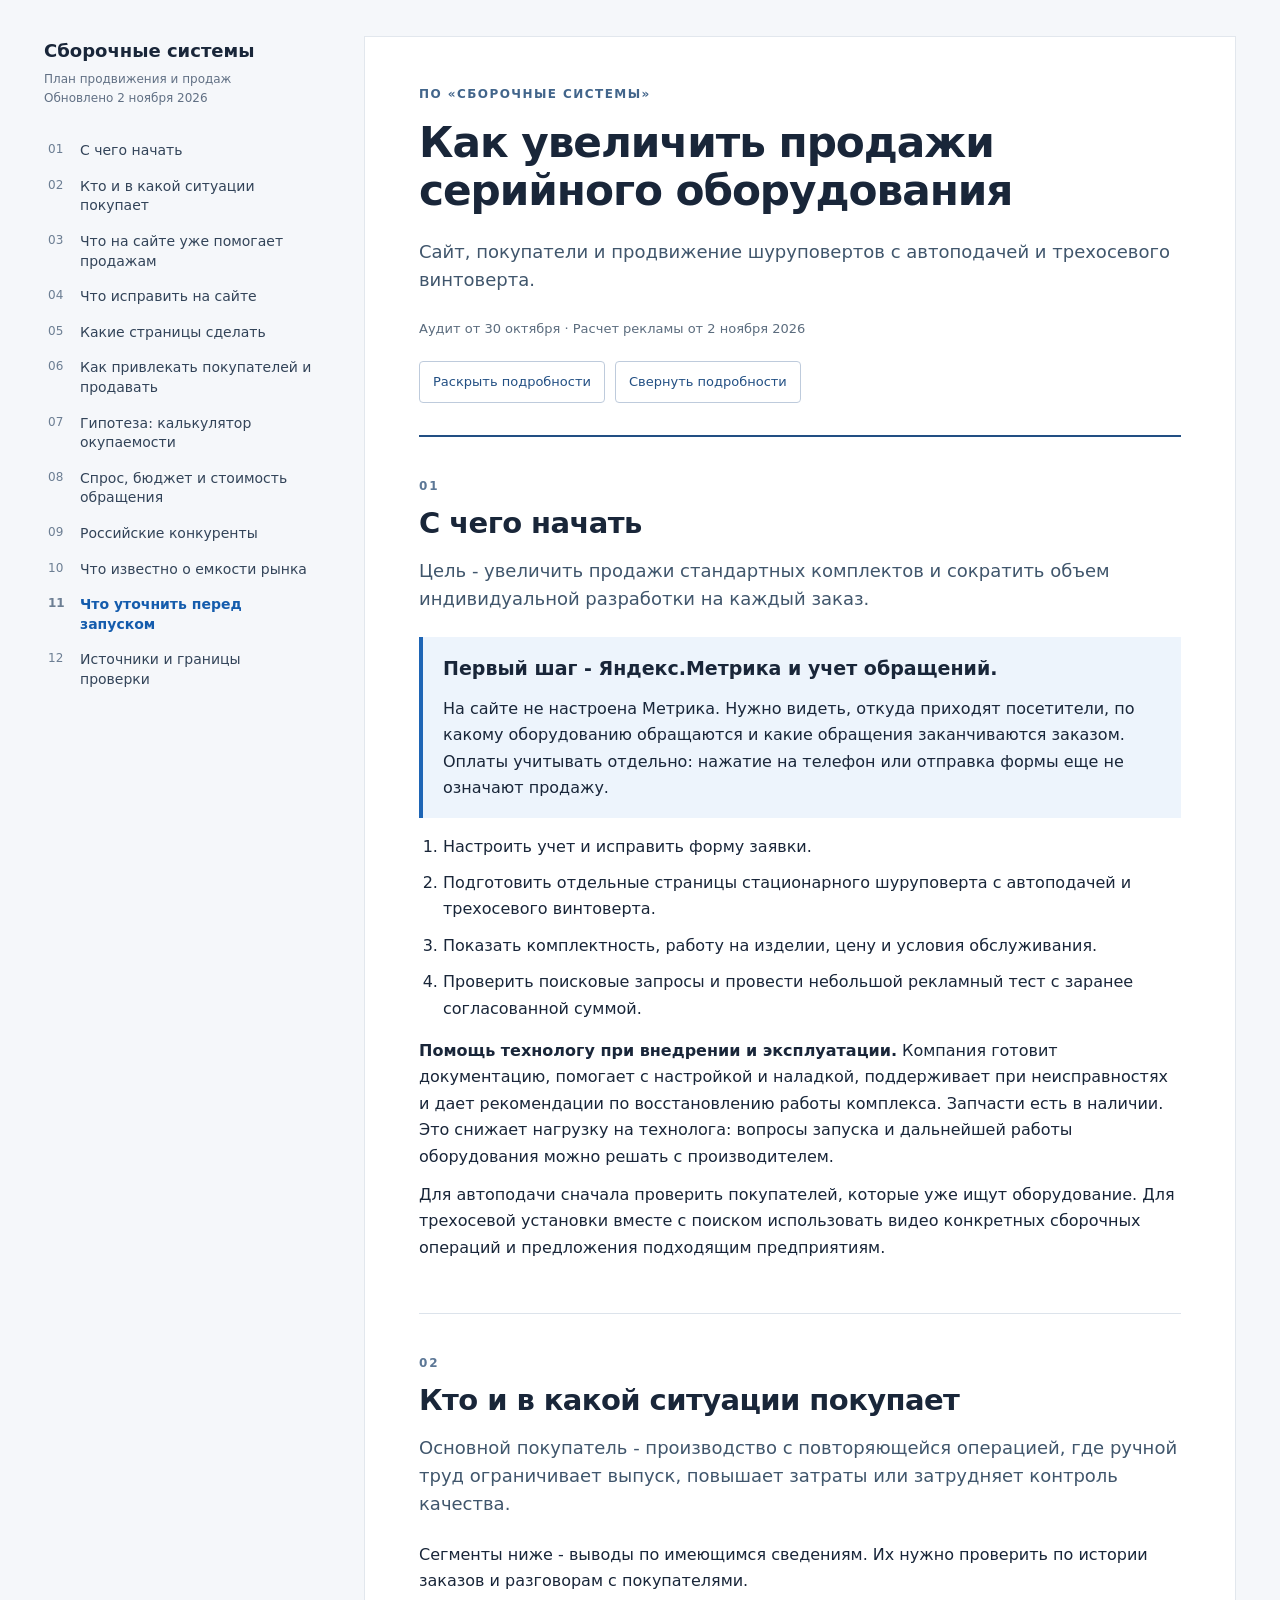
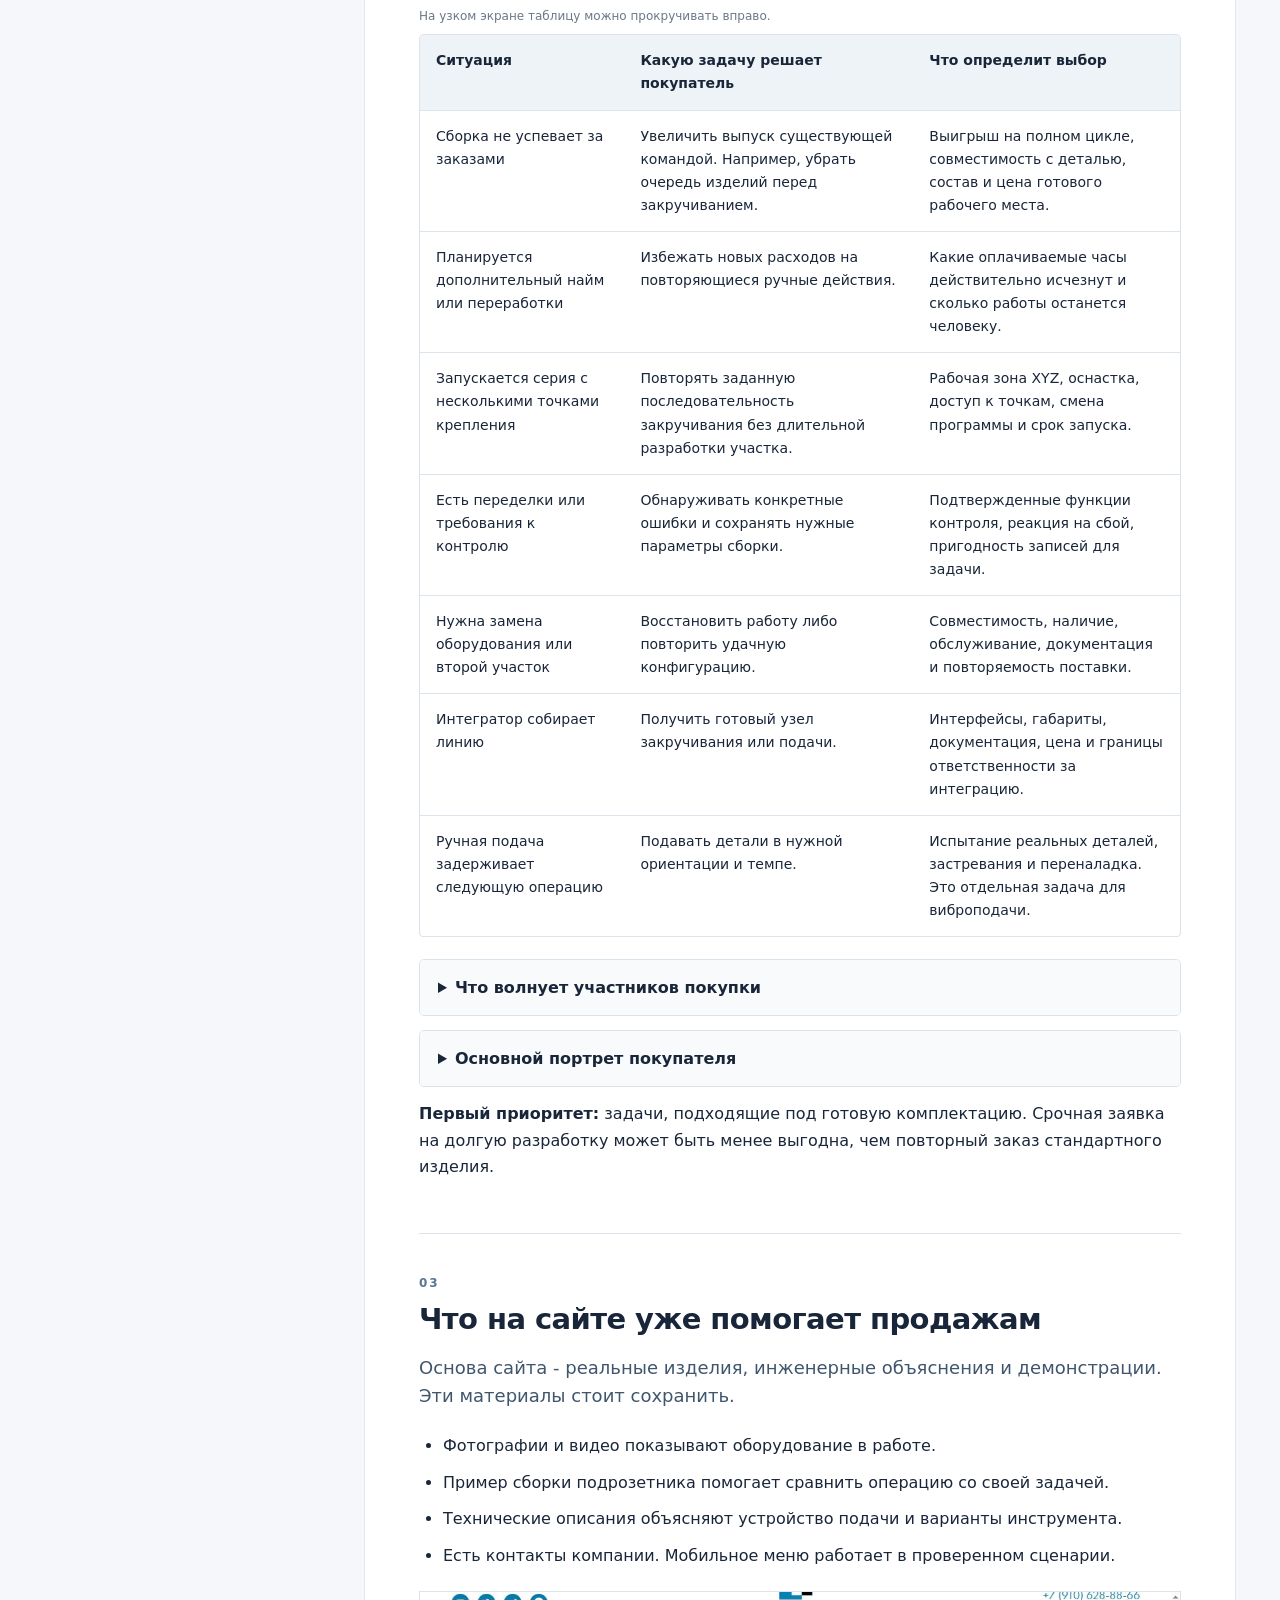
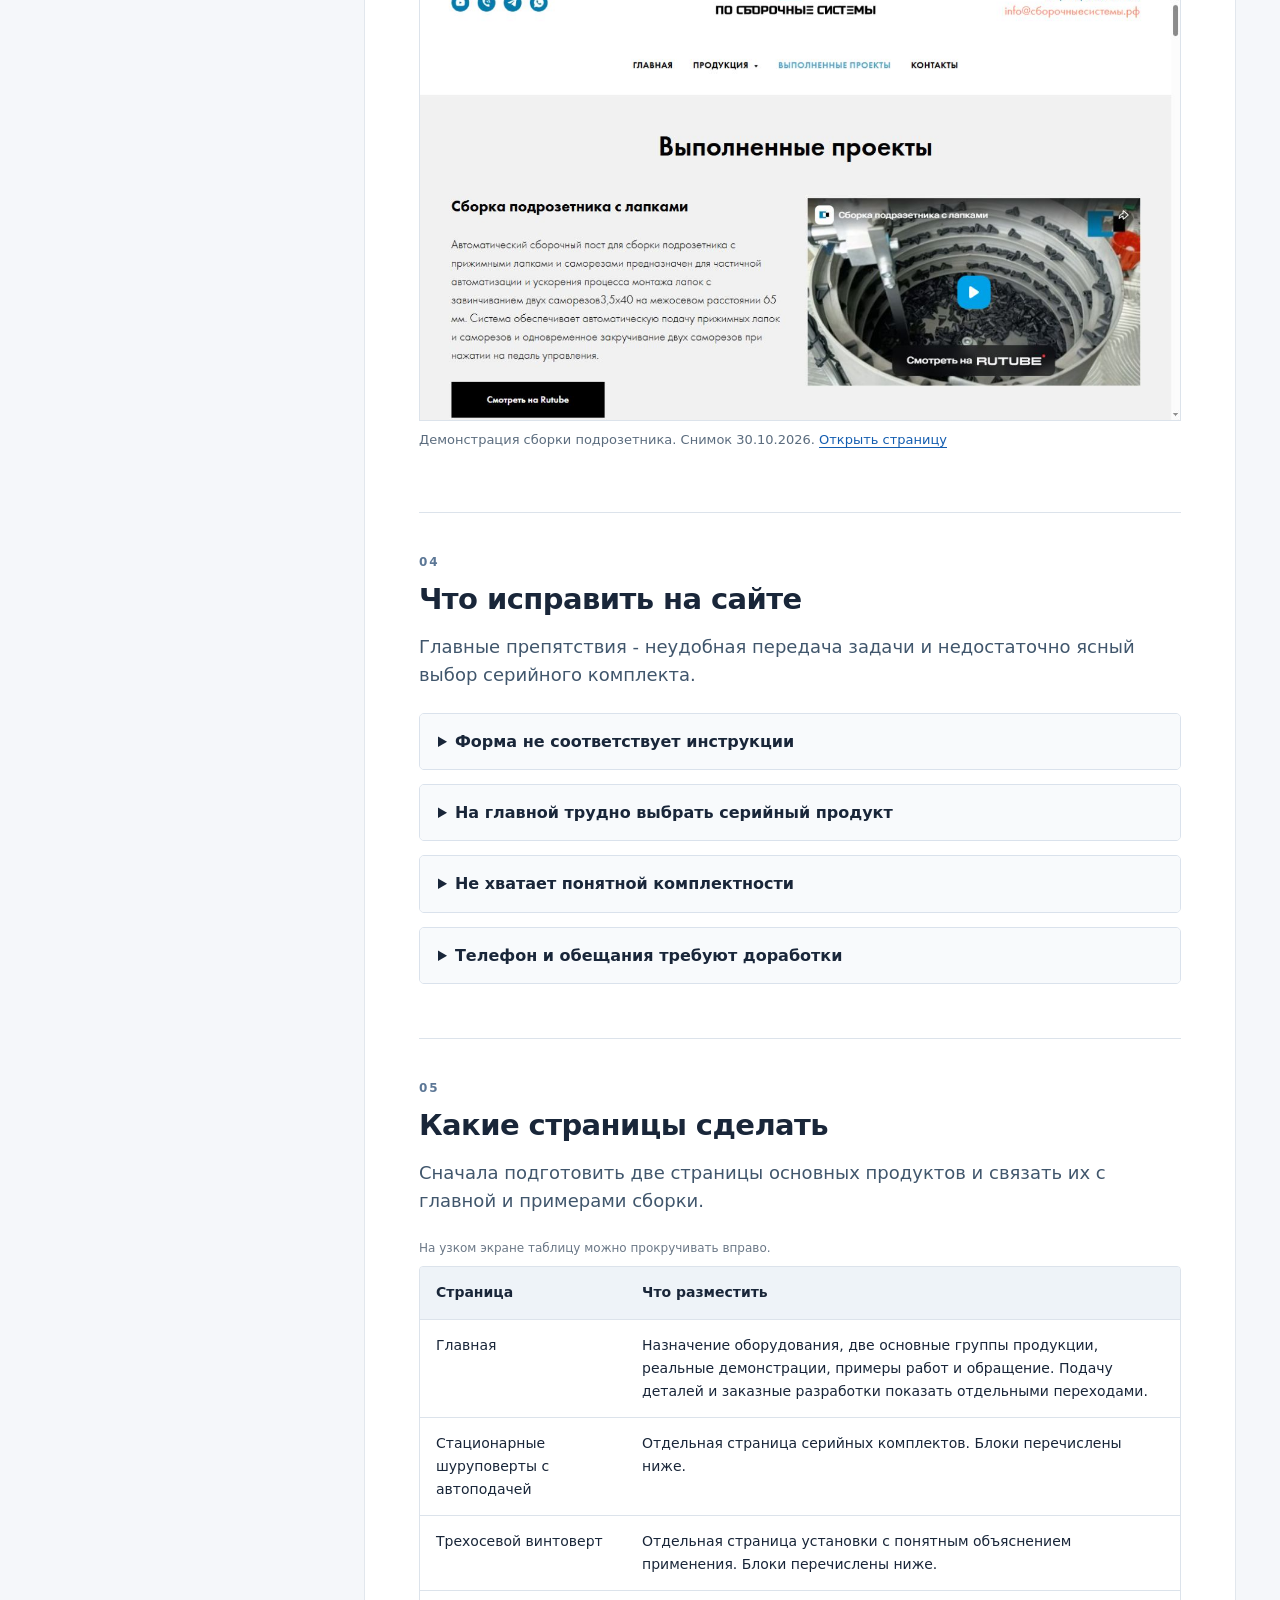
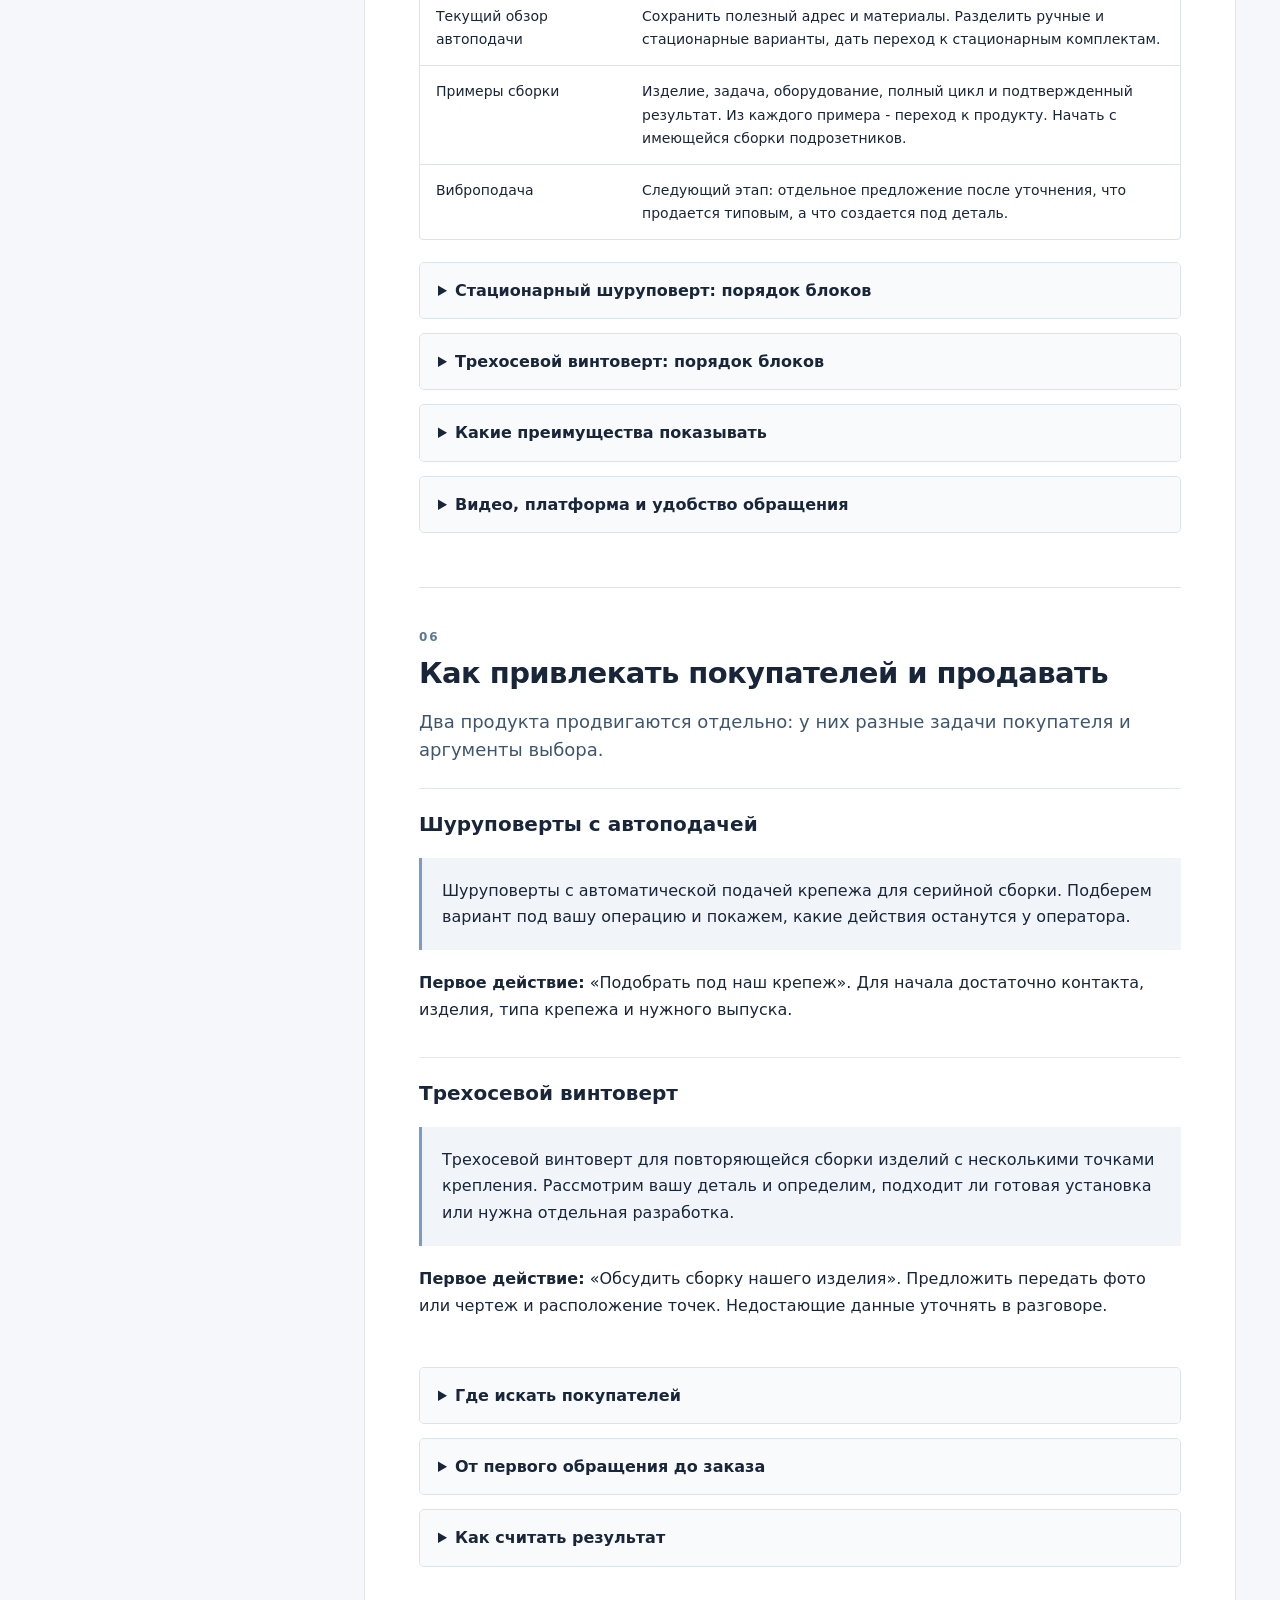
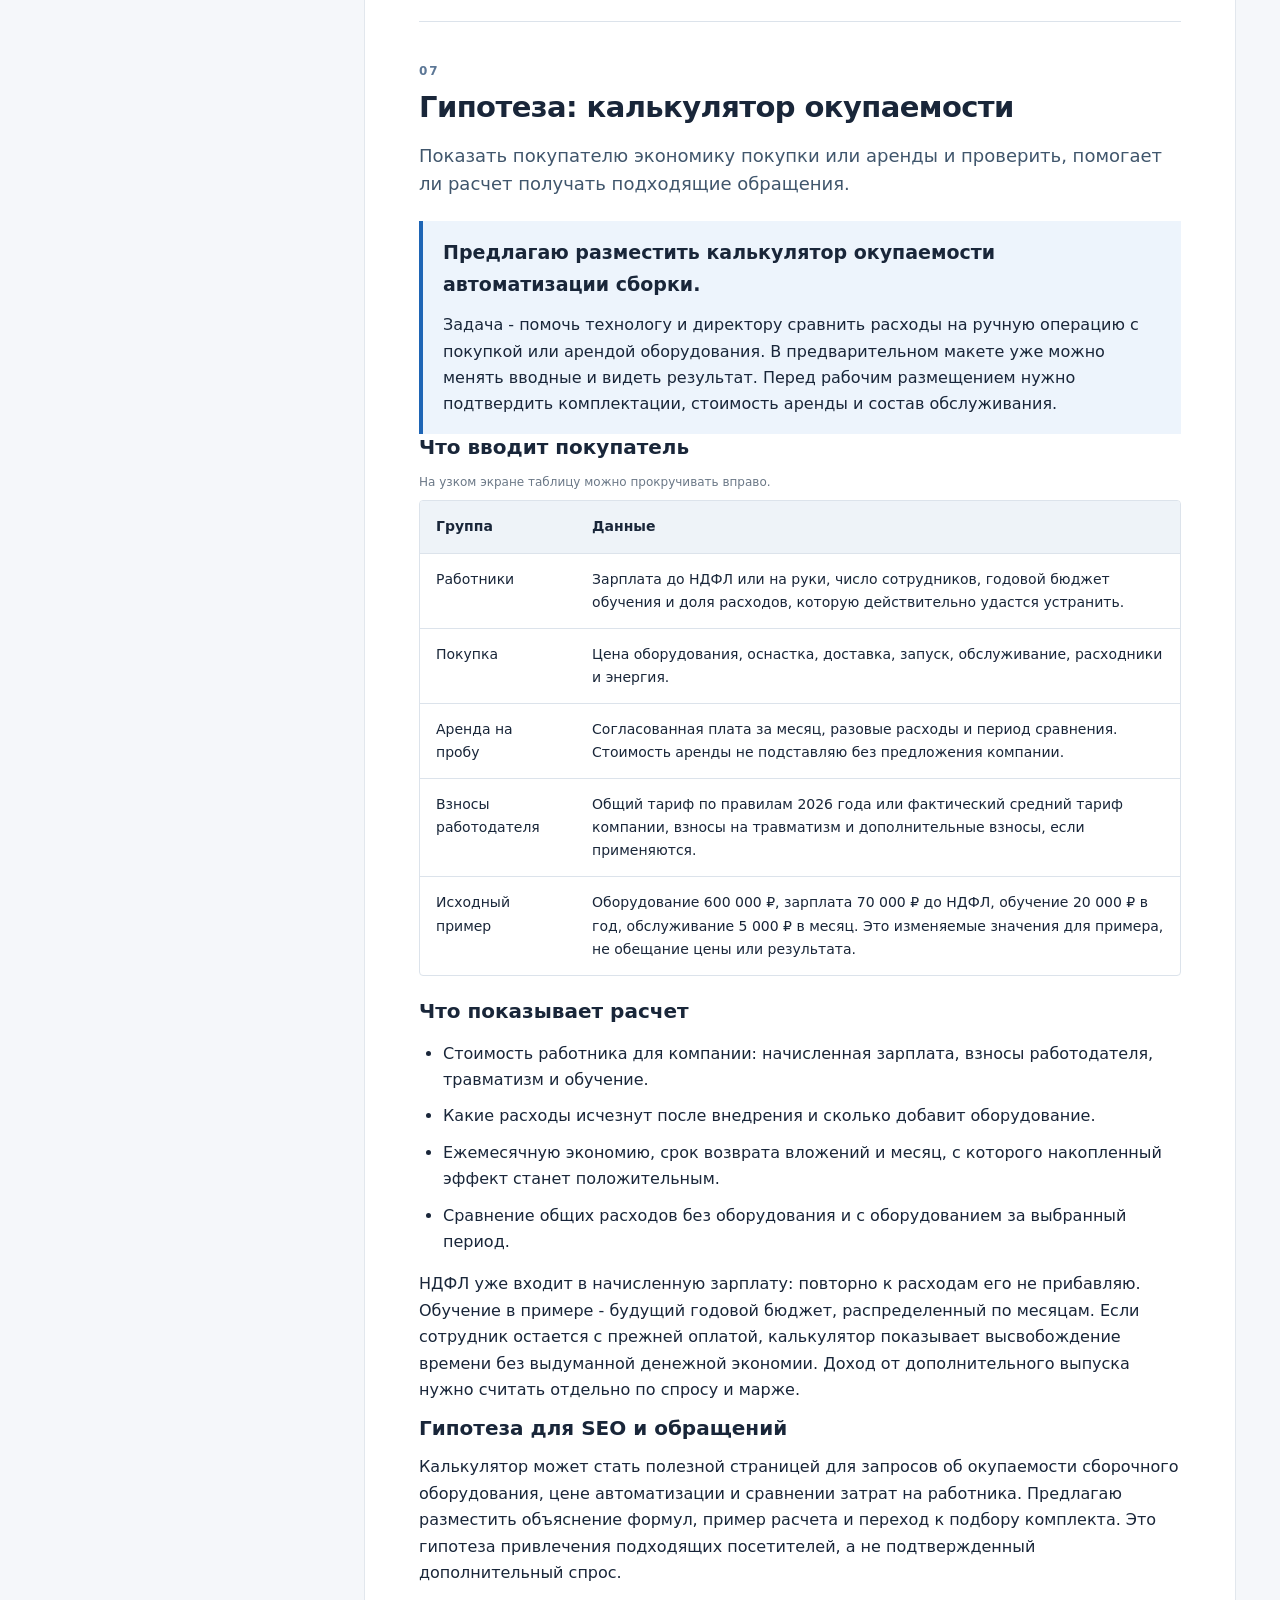
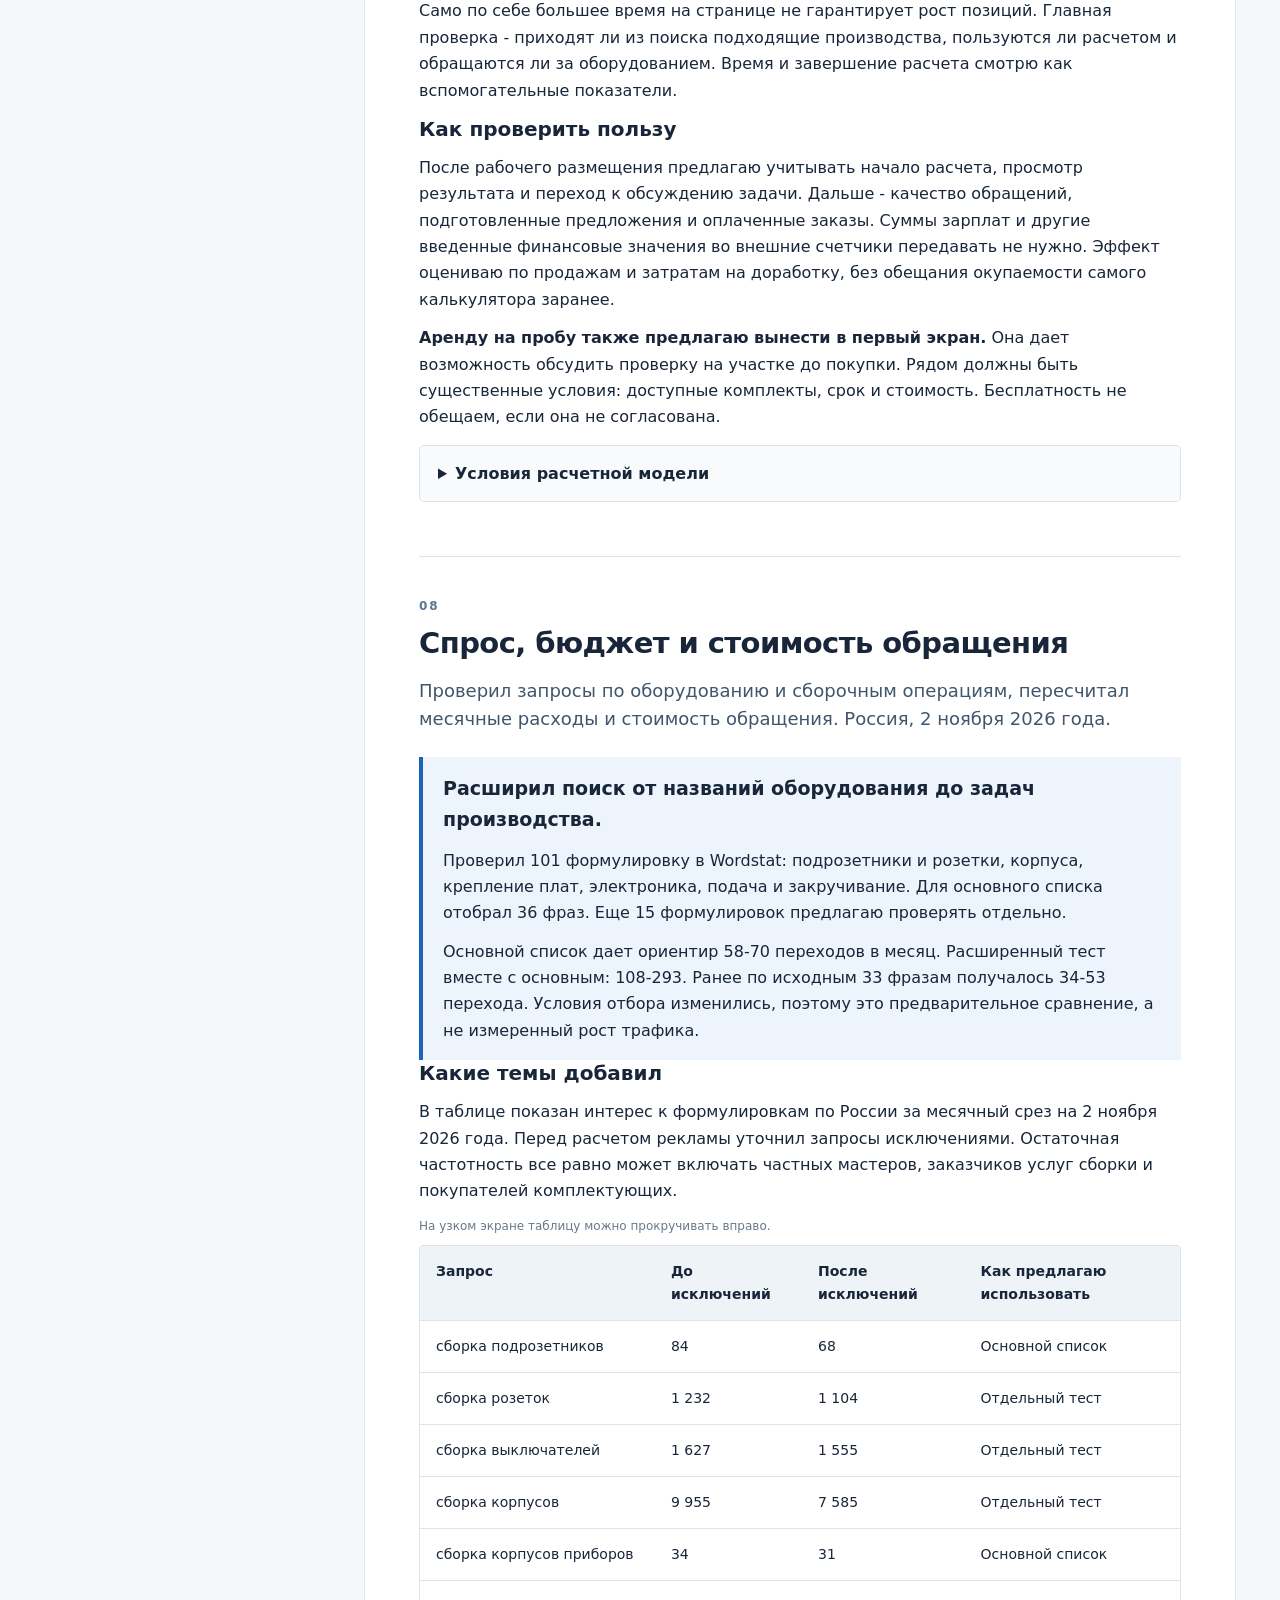
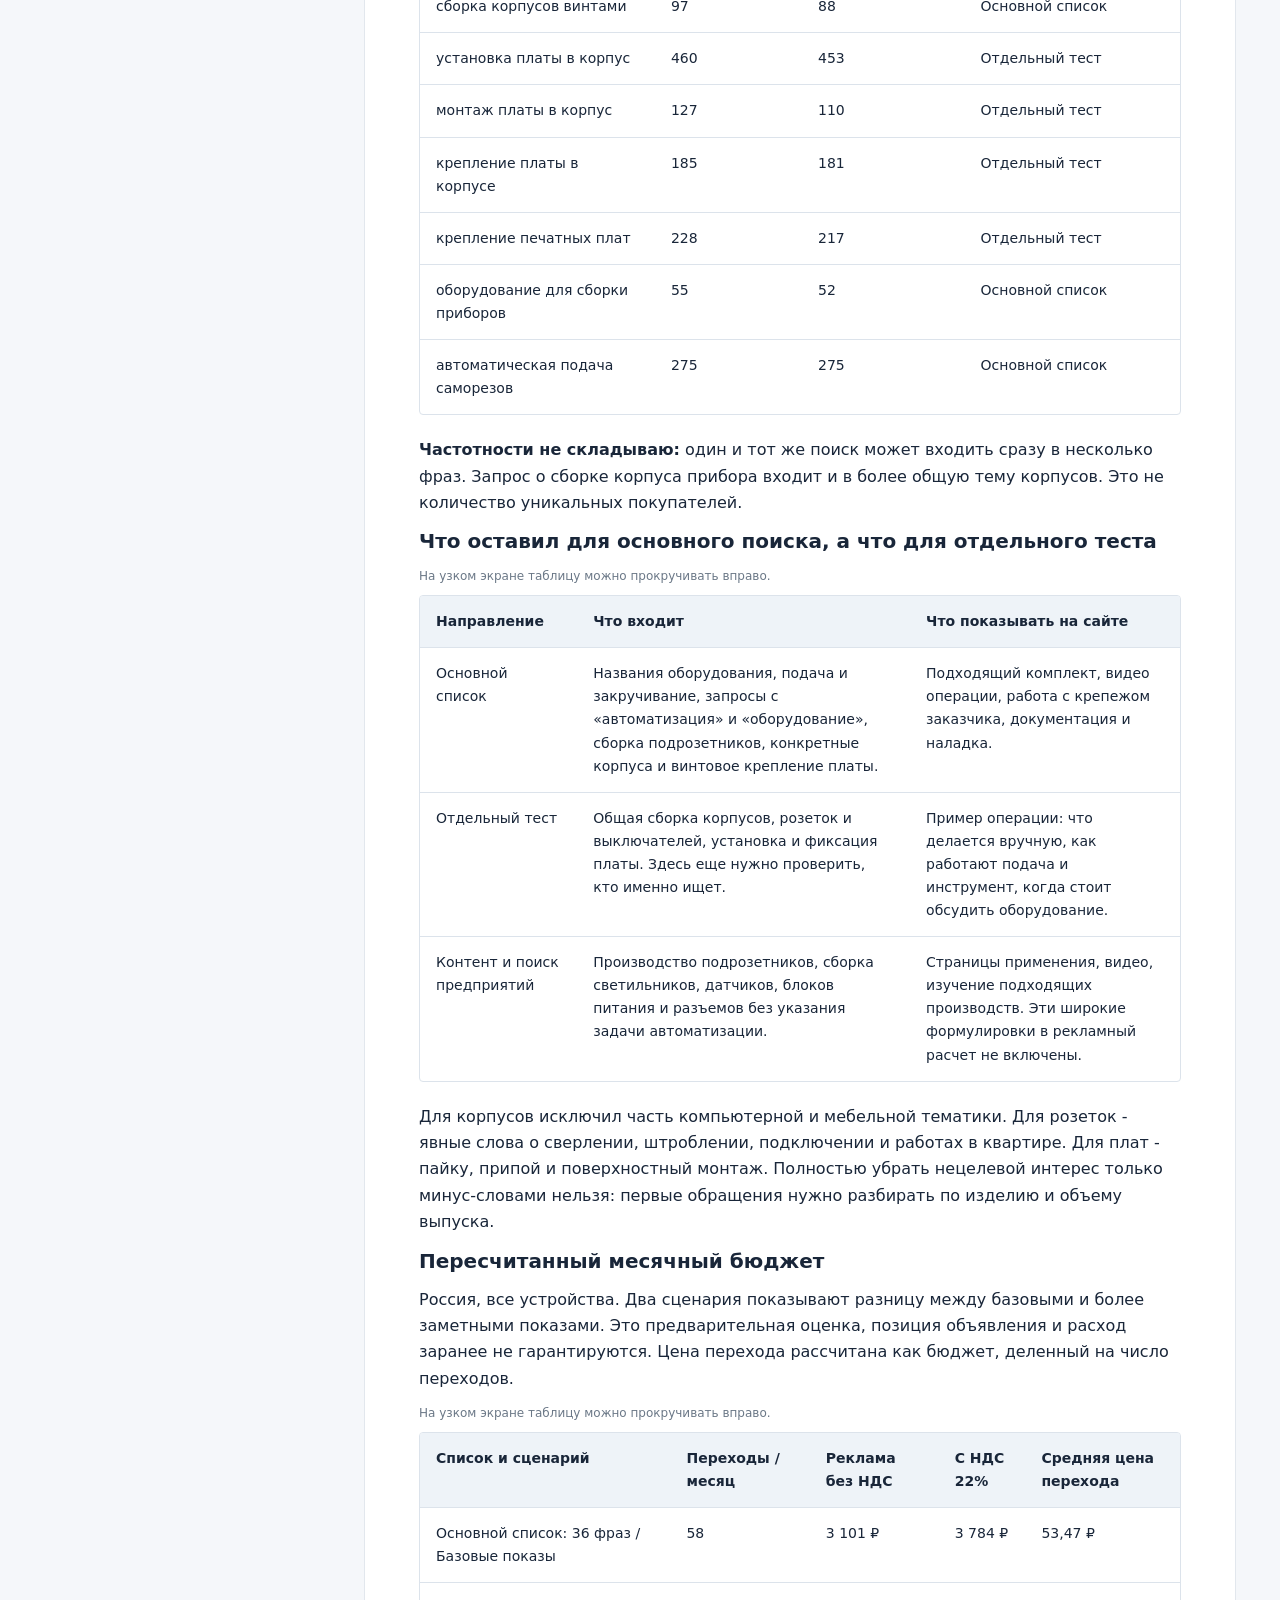
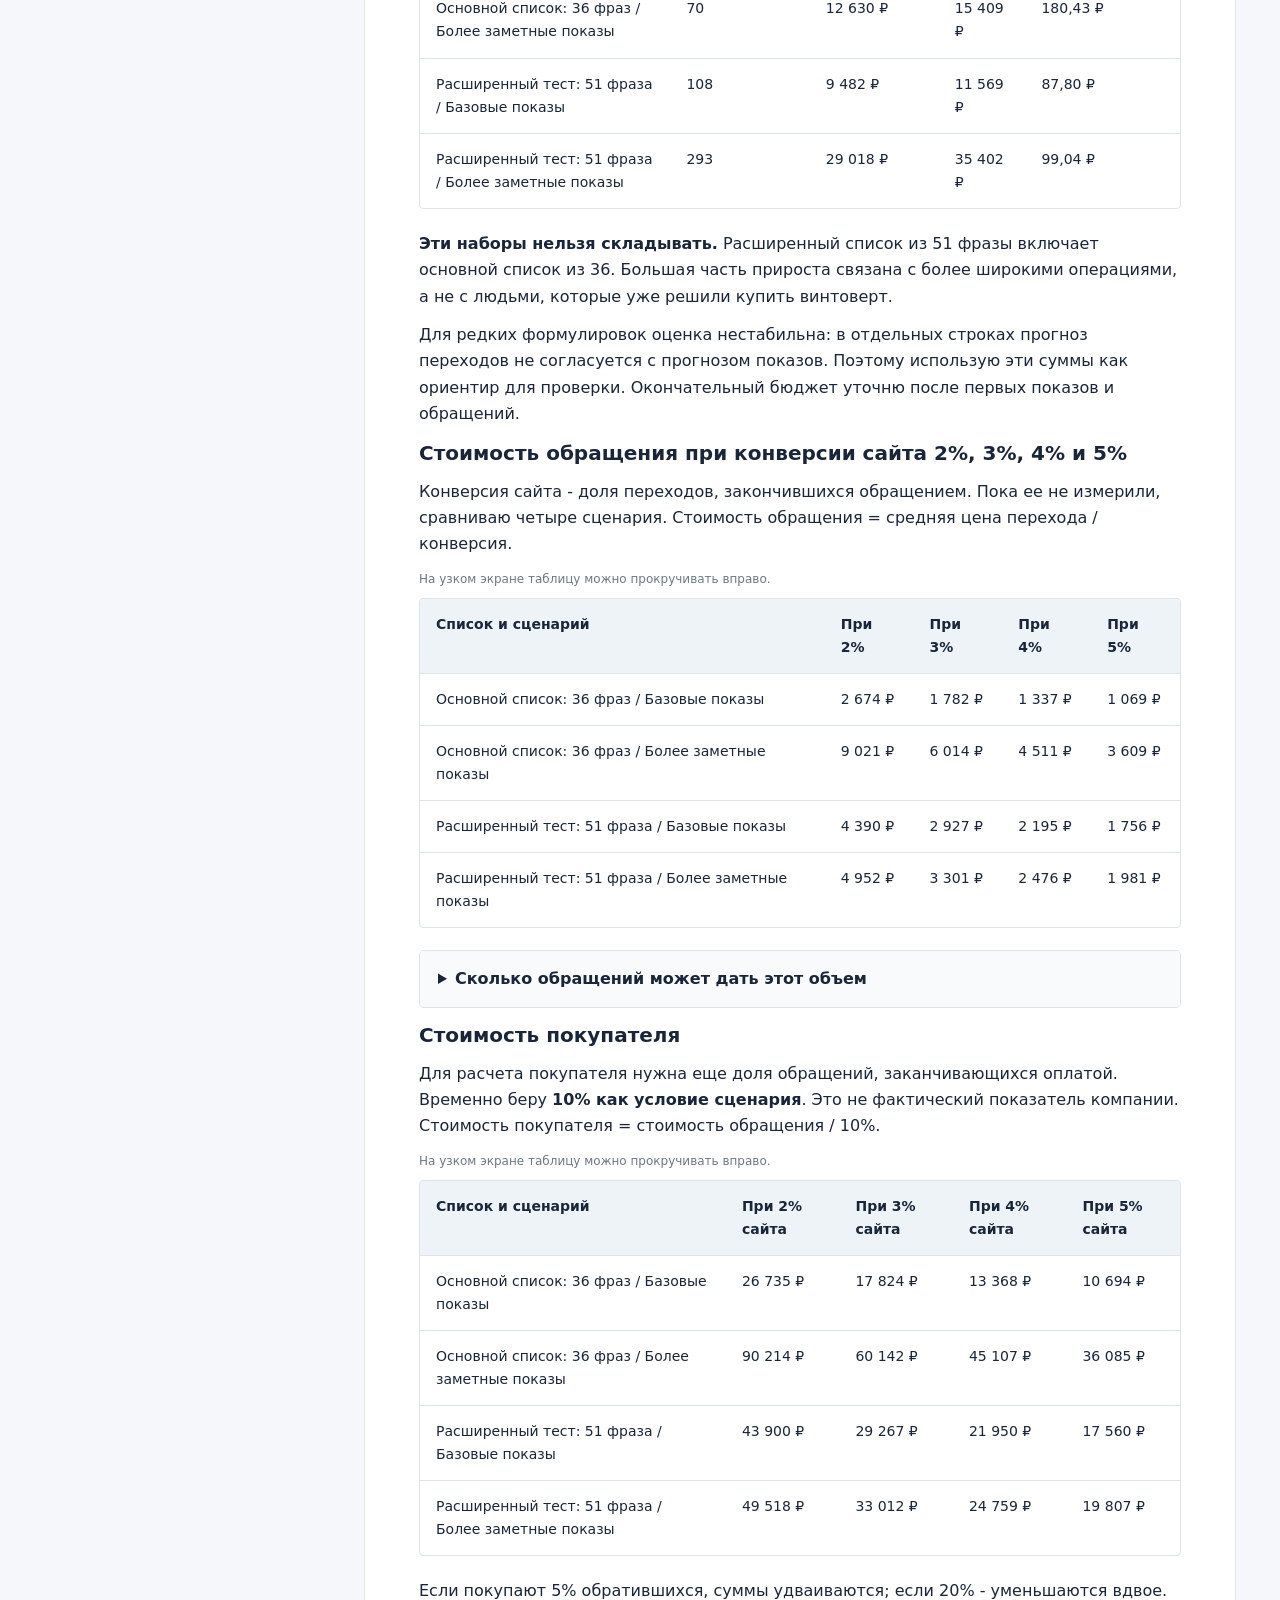
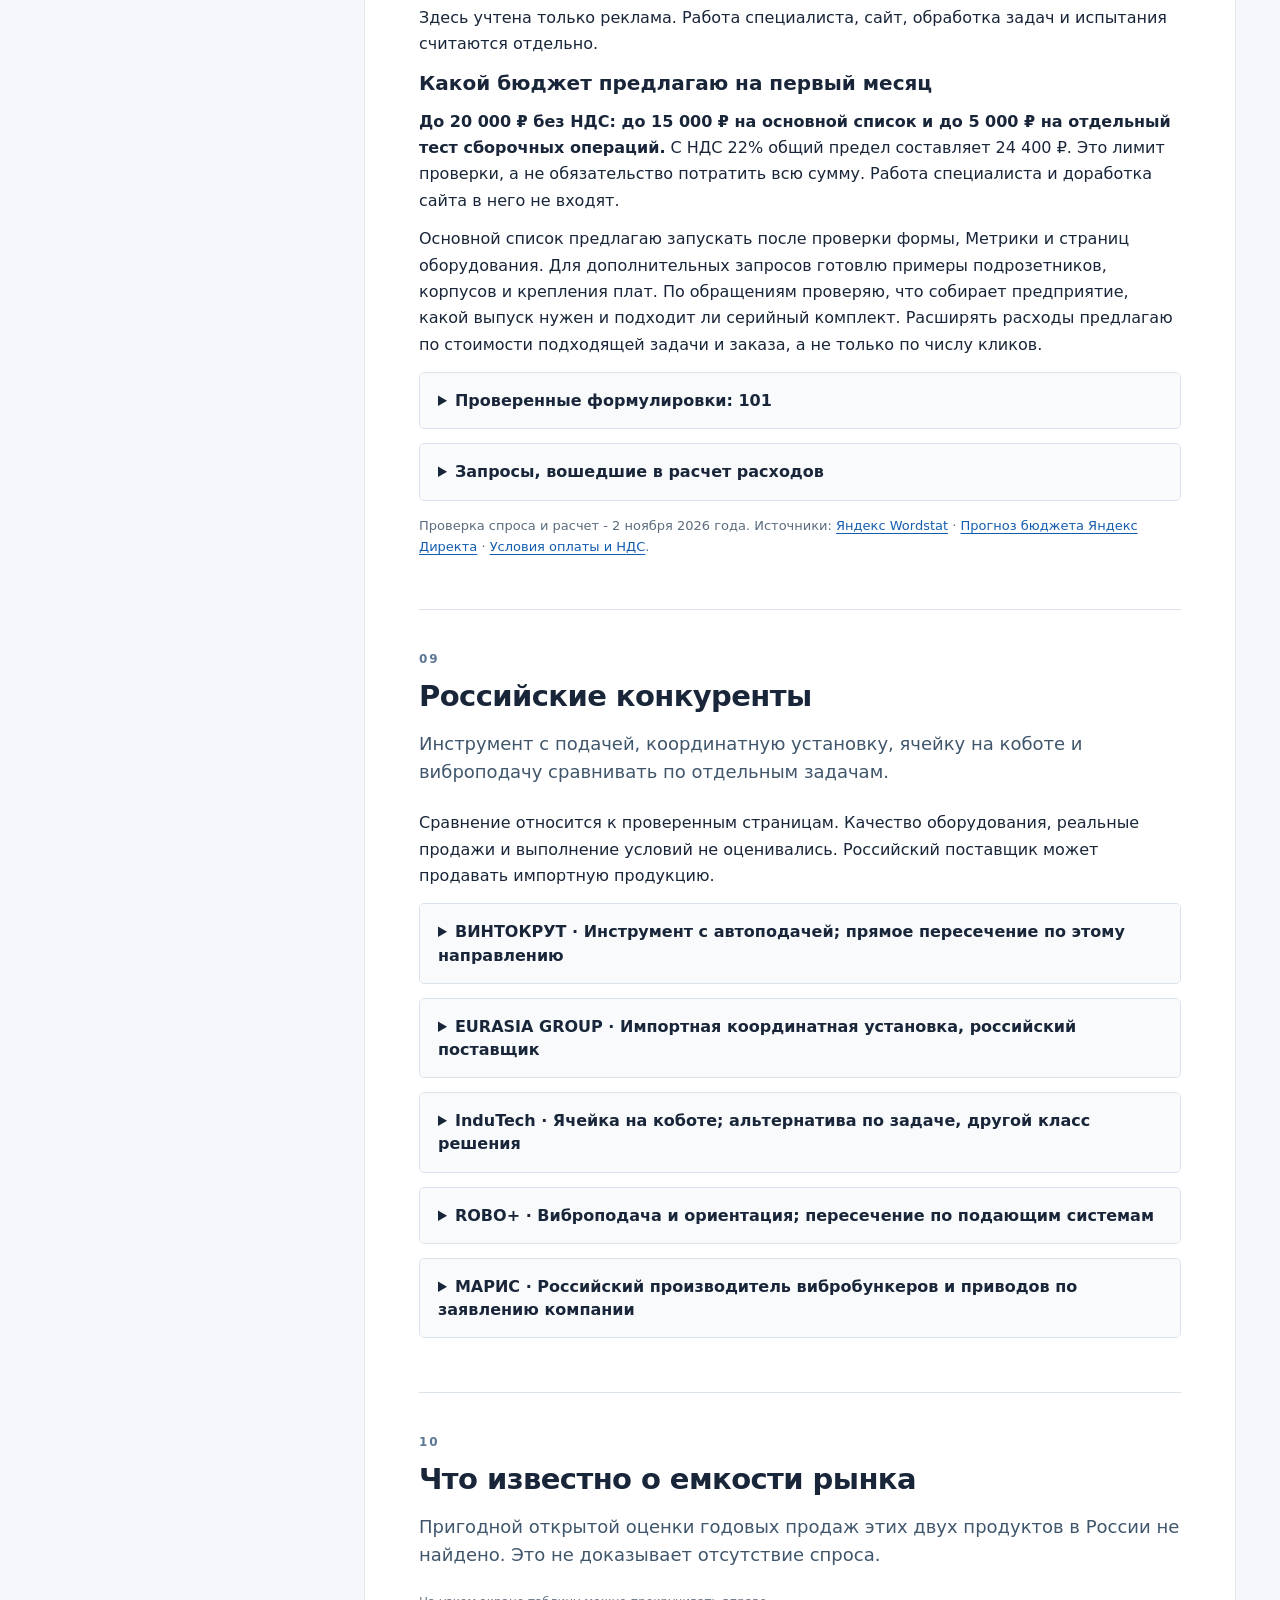
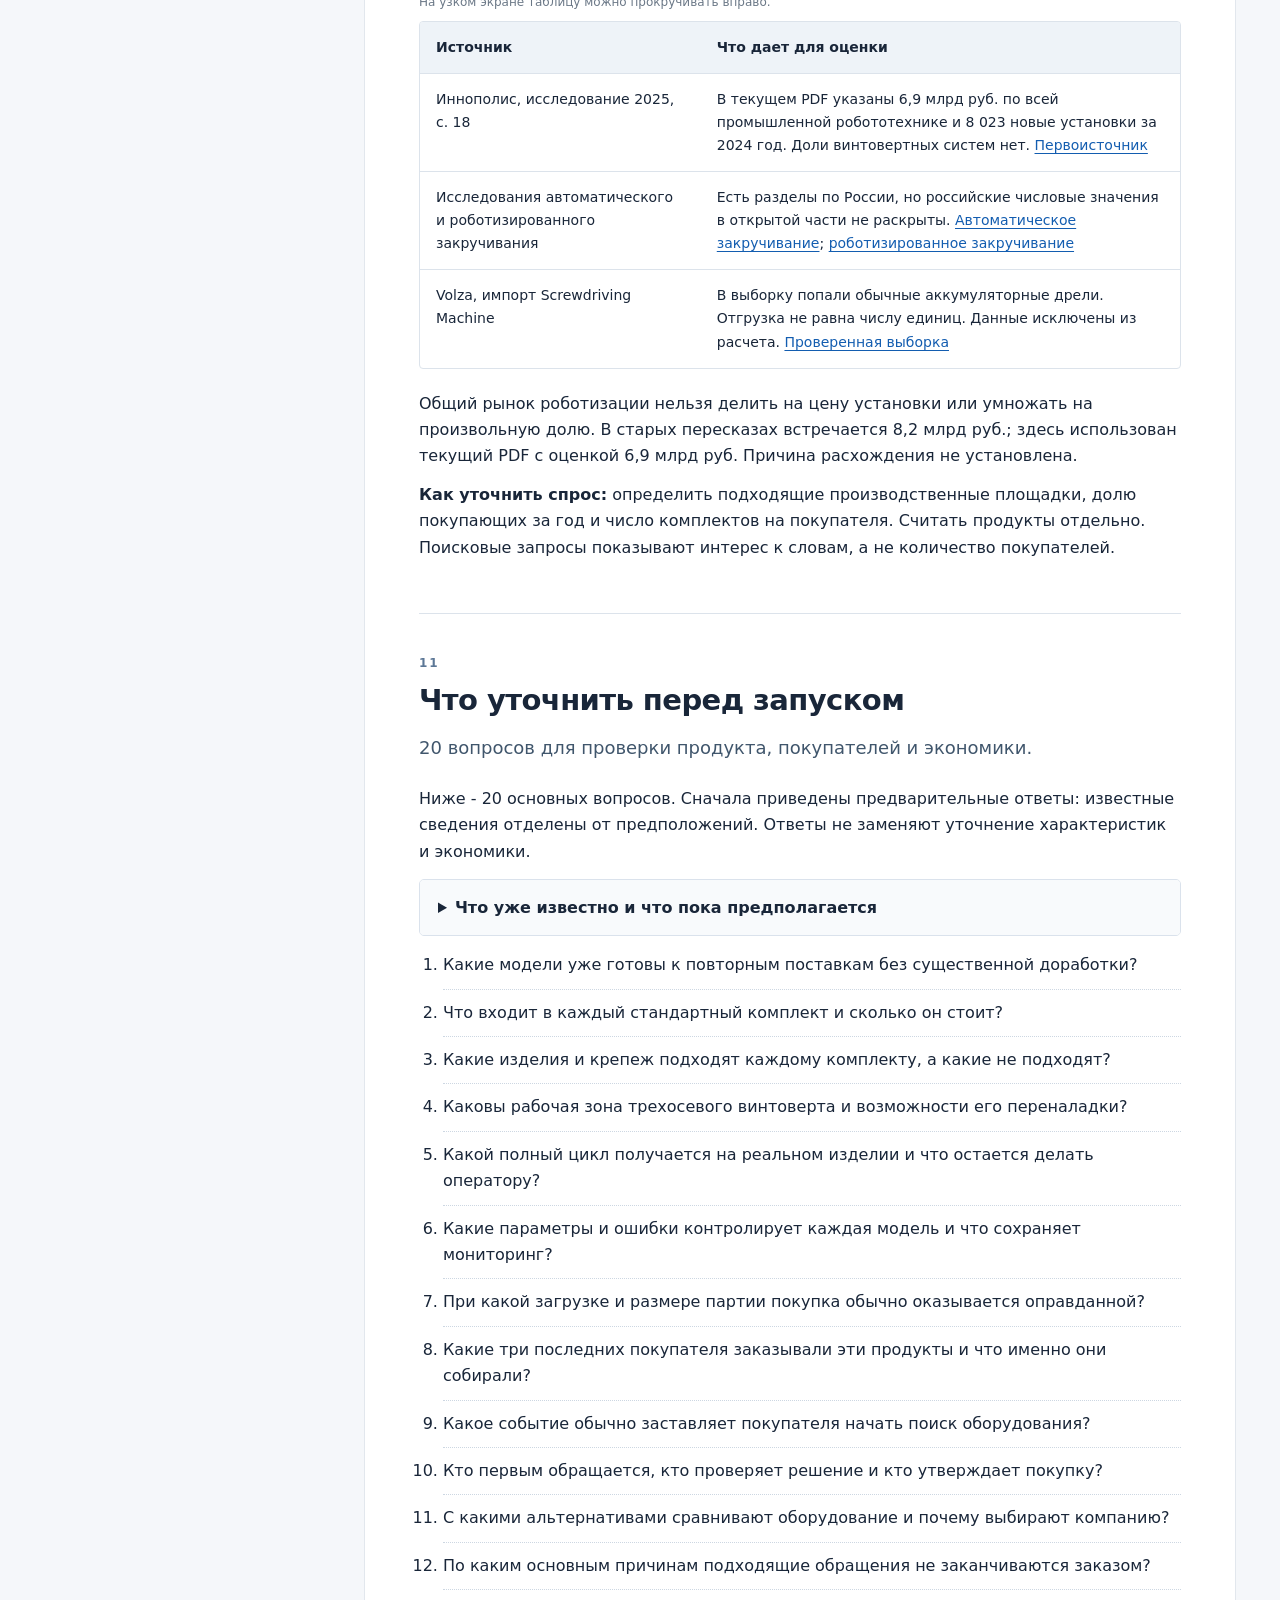
==== commit 44d8b930: "Add trial rental offer, detailed economics calculator and report recommendation" ====
--- a/report/index.html
+++ b/report/index.html
@@ -1 +1 @@
-<!doctype html><html lang="ru"><head><meta charset="utf-8"><meta name="viewport" content="width=device-width,initial-scale=1"><meta name="robots" content="noindex,nofollow"><title>Сборочные системы · план продвижения и продаж</title><style>*{box-sizing:border-box}html{scroll-behavior:auto;scroll-padding-top:32px}body{margin:0;background:#f5f7fa;color:#192639;font:16px/1.65 system-ui,-apple-system,"Segoe UI",sans-serif}a{color:#135db0;text-underline-offset:3px}a:hover{color:#063567}button,summary{font:inherit}button{cursor:pointer}a,button,summary{outline-offset:5px}a:focus-visible,button:focus-visible,summary:focus-visible{outline:3px solid #df9b23}.layout{max-width:1480px;margin:auto;display:grid;grid-template-columns:272px minmax(0,1fr);gap:48px;padding:36px 44px}.sidebar{position:sticky;top:24px;align-self:start;max-height:94vh;overflow:auto;font-size:14px}.brand{font-weight:750;font-size:18px}.sub{font-size:12px;color:#617084;margin:4px 0 24px}.toc a{display:flex;gap:12px;padding:8px 4px;color:#334459;text-decoration:none;line-height:1.4}.toc a span{font-size:12px;color:#6c7e93;min-width:20px}.toc a:hover{background:#e7eef8}.toc a[aria-current]{color:#145cad;font-weight:650}main{min-width:0;max-width:1000px;background:white;padding:48px 54px 32px;border:1px solid #e2e7ed}header{padding-bottom:32px;border-bottom:2px solid #224f83}.eyebrow{color:#42658b;text-transform:uppercase;font-size:12px;letter-spacing:.12em;font-weight:700}h1{font-size:clamp(30px,3.3vw,48px);line-height:1.13;letter-spacing:-.025em;margin:14px 0 24px}h2{font-size:29px;line-height:1.25;letter-spacing:-.02em;margin:8px 0 16px}h3{font-size:20px;line-height:1.35;margin:0 0 8px}p{margin:12px 0}section{padding:40px 0;border-bottom:1px solid #dce3eb;scroll-margin-top:20px}.chapter{font-size:12px;color:#5c7796;font-weight:700;letter-spacing:.15em}.lead{font-size:18px;line-height:1.55;color:#40566c;margin-bottom:24px}.meta,figcaption{font-size:13px;color:#5b6c7e}.priority{border-left:4px solid #1e65b5;padding:16px 20px;background:#edf4fc}.priority strong{font-size:19px}.priority p{margin-bottom:0}ul,ol{padding-left:24px}li{margin:10px 0}.tag{display:inline-block;padding:1px 6px;background:#eef2f6;border-radius:3px;font-size:12px}details{margin:14px 0;border:1px solid #dae2ec;border-radius:5px;overflow:hidden}summary{padding:16px 18px;cursor:pointer;font-weight:600;line-height:1.45;background:#f8fafc}summary:hover{background:#edf3fa}.detail-body{padding:4px 20px 18px}.table-scroll{overflow-x:auto;border:1px solid #dce3eb;border-radius:4px;margin:8px 0 22px}table{border-collapse:collapse;width:100%;font-size:14px;min-width:540px;text-align:left}th,td{padding:14px 16px;vertical-align:top;border-bottom:1px solid #dce3eb}th{background:#eef3f8;font-weight:650}tr:last-child td{border-bottom:0}.table-hint{font-size:12px;color:#6b7887;margin-bottom:4px}figure{margin:22px 0}.image-button{display:block;padding:0;border:1px solid #dce3eb;background:#eef2f6;width:100%;text-align:center}.image-button img{display:block;max-width:100%;height:auto;max-height:480px;object-fit:contain;margin:auto}figcaption{margin-top:8px}blockquote{margin:20px 0;padding:20px;background:#f1f5fa;border-left:3px solid #7a9cc2}.task{padding:22px 0;border-top:1px solid #e0e7ef;scroll-margin-top:24px}.source-url,.sources{font-size:13px;overflow-wrap:anywhere}.questions li{padding-bottom:10px;border-bottom:1px dotted #cdd7e2}.toolbar{display:flex;gap:10px;flex-wrap:wrap;margin-top:22px}.toolbar button,.close{padding:9px 13px;border:1px solid #becbdc;background:white;border-radius:4px;color:#224f83;font-size:13px}.mobile-nav{display:none}footer{font-size:13px;color:#617084;padding-top:28px}dialog{max-width:96vw;width:1200px;max-height:95vh;border:1px solid #bccbdb;border-radius:8px;padding:14px;background:#fff}dialog::backdrop{background:#10243ccc}dialog img{max-width:100%;max-height:80vh;display:block;object-fit:contain;margin:12px auto 0}.dialog-head{display:flex;justify-content:space-between;gap:16px;align-items:center}.dialog-head p{font-size:13px;margin:0}.noscript{padding:12px;background:#fff4dd}@media(max-width:1080px){.layout{gap:24px;padding:24px}.sidebar{width:220px}.layout{grid-template-columns:220px minmax(0,1fr)}main{padding:32px}}@media(max-width:780px){.layout{display:block;padding:0}.sidebar{display:none}main{padding:28px 20px;border:0;max-width:none}.mobile-nav{display:block;margin:20px 0}.mobile-nav .toc{padding:10px}.mobile-nav summary{padding:12px 16px}h2{font-size:25px}section{padding:30px 0}.detail-body{padding:0 14px 14px}summary{padding:14px}.lead{font-size:17px}.image-button img{max-height:420px}.toolbar{gap:8px}.toolbar button{padding:8px 10px}}@media print{body{background:white;font-size:10pt}.layout{display:block;padding:0}.sidebar,.toolbar,.mobile-nav,.image-button+button{display:none}main{border:0;padding:0;max-width:none}h1{font-size:28pt}h2{font-size:20pt}section{padding:20px 0}details{break-inside:auto}summary{background:white}.detail-body{display:block!important}.table-scroll{overflow:visible}table{min-width:0;font-size:9pt}figure{break-inside:avoid}.image-button{border:0}figure img{max-height:90mm}.table-hint{display:none}a{color:inherit}dialog{display:none}h2,h3,summary{break-after:avoid}}</style></head><body><div class="layout"><aside class="sidebar"><div class="brand">Сборочные системы</div><p class="sub">План продвижения и продаж<br>Обновлено 2 ноября 2026</p><nav class="toc" aria-label="Оглавление"><a href="#summary"><span>01</span>С чего начать</a><a href="#buyers"><span>02</span>Кто и в какой ситуации покупает</a><a href="#strengths"><span>03</span>Что на сайте уже помогает продажам</a><a href="#weaknesses"><span>04</span>Что исправить на сайте</a><a href="#site-pages"><span>05</span>Какие страницы сделать</a><a href="#plan"><span>06</span>Как привлекать покупателей и продавать</a><a href="#ad-budget"><span>07</span>Спрос, бюджет и стоимость обращения</a><a href="#competitors"><span>08</span>Российские конкуренты</a><a href="#market"><span>09</span>Что известно о емкости рынка</a><a href="#questions"><span>10</span>Что уточнить перед запуском</a><a href="#sources"><span>11</span>Источники и границы проверки</a></nav></aside><main><header><div class="eyebrow">ПО «Сборочные системы»</div><h1>Как увеличить продажи серийного оборудования</h1><p class="lead">Сайт, покупатели и продвижение шуруповертов с автоподачей и трехосевого винтоверта.</p><p class="meta">Аудит от 30 октября · Расчет рекламы от 2 ноября 2026</p><div class="toolbar"><button id="expand">Раскрыть подробности</button><button id="collapse">Свернуть подробности</button></div></header><noscript><p class="noscript">Подробности открываются по заголовкам. Увеличение снимков и общее раскрытие требуют JavaScript.</p></noscript><details class="mobile-nav"><summary>Оглавление: 11 разделов</summary><nav class="toc" aria-label="Мобильное оглавление"><a href="#summary"><span>01</span>С чего начать</a><a href="#buyers"><span>02</span>Кто и в какой ситуации покупает</a><a href="#strengths"><span>03</span>Что на сайте уже помогает продажам</a><a href="#weaknesses"><span>04</span>Что исправить на сайте</a><a href="#site-pages"><span>05</span>Какие страницы сделать</a><a href="#plan"><span>06</span>Как привлекать покупателей и продавать</a><a href="#ad-budget"><span>07</span>Спрос, бюджет и стоимость обращения</a><a href="#competitors"><span>08</span>Российские конкуренты</a><a href="#market"><span>09</span>Что известно о емкости рынка</a><a href="#questions"><span>10</span>Что уточнить перед запуском</a><a href="#sources"><span>11</span>Источники и границы проверки</a></nav></details><section id="summary" aria-labelledby="h-summary"><div class="chapter">01</div><h2 id="h-summary">С чего начать</h2><p class="lead">Цель - увеличить продажи стандартных комплектов и сократить объем индивидуальной разработки на каждый заказ.</p><div class="priority"><strong>Первый шаг - Яндекс.Метрика и учет обращений.</strong><p>На сайте не настроена Метрика. Нужно видеть, откуда приходят посетители, по какому оборудованию обращаются и какие обращения заканчиваются заказом. Оплаты учитывать отдельно: нажатие на телефон или отправка формы еще не означают продажу.</p></div><ol><li>Настроить учет и исправить форму заявки.</li><li>Подготовить отдельные страницы стационарного шуруповерта с автоподачей и трехосевого винтоверта.</li><li>Показать комплектность, работу на изделии, цену и условия обслуживания.</li><li>Проверить поисковые запросы и провести небольшой рекламный тест с заранее согласованной суммой.</li></ol><p><strong>Помощь технологу при внедрении и эксплуатации.</strong> Компания готовит документацию, помогает с настройкой и наладкой, поддерживает при неисправностях и дает рекомендации по восстановлению работы комплекса. Запчасти есть в наличии. Это снижает нагрузку на технолога: вопросы запуска и дальнейшей работы оборудования можно решать с производителем.</p><p>Для автоподачи сначала проверить покупателей, которые уже ищут оборудование. Для трехосевой установки вместе с поиском использовать видео конкретных сборочных операций и предложения подходящим предприятиям.</p></section><section id="buyers" aria-labelledby="h-buyers"><div class="chapter">02</div><h2 id="h-buyers">Кто и в какой ситуации покупает</h2><p class="lead">Основной покупатель - производство с повторяющейся операцией, где ручной труд ограничивает выпуск, повышает затраты или затрудняет контроль качества.</p><p>Сегменты ниже - выводы по имеющимся сведениям. Их нужно проверить по истории заказов и разговорам с покупателями.</p><p class="table-hint">На узком экране таблицу можно прокручивать вправо.</p><div class="table-scroll" tabindex="0"><table><thead><tr><th>Ситуация</th><th>Какую задачу решает покупатель</th><th>Что определит выбор</th></tr></thead><tbody><tr><td>Сборка не успевает за заказами</td><td>Увеличить выпуск существующей командой. Например, убрать очередь изделий перед закручиванием.</td><td>Выигрыш на полном цикле, совместимость с деталью, состав и цена готового рабочего места.</td></tr><tr><td>Планируется дополнительный найм или переработки</td><td>Избежать новых расходов на повторяющиеся ручные действия.</td><td>Какие оплачиваемые часы действительно исчезнут и сколько работы останется человеку.</td></tr><tr><td>Запускается серия с несколькими точками крепления</td><td>Повторять заданную последовательность закручивания без длительной разработки участка.</td><td>Рабочая зона XYZ, оснастка, доступ к точкам, смена программы и срок запуска.</td></tr><tr><td>Есть переделки или требования к контролю</td><td>Обнаруживать конкретные ошибки и сохранять нужные параметры сборки.</td><td>Подтвержденные функции контроля, реакция на сбой, пригодность записей для задачи.</td></tr><tr><td>Нужна замена оборудования или второй участок</td><td>Восстановить работу либо повторить удачную конфигурацию.</td><td>Совместимость, наличие, обслуживание, документация и повторяемость поставки.</td></tr><tr><td>Интегратор собирает линию</td><td>Получить готовый узел закручивания или подачи.</td><td>Интерфейсы, габариты, документация, цена и границы ответственности за интеграцию.</td></tr><tr><td>Ручная подача задерживает следующую операцию</td><td>Подавать детали в нужной ориентации и темпе.</td><td>Испытание реальных деталей, застревания и переналадка. Это отдельная задача для виброподачи.</td></tr></tbody></table></div><details><summary>Что волнует участников покупки</summary><div class="detail-body"><p class="table-hint">На узком экране таблицу можно прокручивать вправо.</p><div class="table-scroll" tabindex="0"><table><thead><tr><th>Участник</th><th>Нужный результат</th><th>Сомнение, которое нужно снять</th></tr></thead><tbody><tr><td>Директор</td><td>Покупка оправдывает вложения после всех расходов.</td><td>Экономия останется на бумаге, а фактические затраты вырастут.</td></tr><tr><td>Технолог</td><td>Комплект работает на реальном изделии и допускает нужную переналадку.</td><td>На демонстрации все получится, а реальный крепеж начнет застревать.</td></tr><tr><td>Производство</td><td>План выполняется без постоянных остановок и сверхурочных.</td><td>Инструмент станет быстрее, но весь участок не ускорится.</td></tr><tr><td>Оператор и обслуживание</td><td>Понятно, как работать, менять расходники и устранять типовые сбои.</td><td>Любое изменение потребует разработчика или долгого ожидания запчастей.</td></tr><tr><td>Закупки</td><td>Поставлен согласованный комплект без неожиданных обязательных расходов.</td><td>В цену не войдут оснастка, подача или запуск.</td></tr></tbody></table></div><p>Такой негативный опыт возможен, но не установлен у конкретных покупателей. До предложения выяснить изделие, крепеж, объем, причину поиска и срок решения. Интерес к роботам без конкретной задачи еще не означает готовность купить.</p></div></details><details><summary>Основной портрет покупателя</summary><div class="detail-body"><p><strong>Рабочая гипотеза:</strong> технолог или главный инженер производства с повторяющейся сборкой. Он ищет решение для конкретной детали, а не робота вообще. Ближайший ориентир - сборка электротехнических изделий, приборов и компонентов с подходящими крепежными операциями.</p><p class="table-hint">На узком экране таблицу можно прокручивать вправо.</p><div class="table-scroll" tabindex="0"><table><thead><tr><th>Что важно</th><th>Описание</th></tr></thead><tbody><tr><td>Ситуация</td><td>Участок не справляется с планом либо готовится новая серия. Есть изделие, крепеж и нужный выпуск.</td></tr><tr><td>Задача</td><td>Убрать лишние ручные действия и получить устойчивый процесс без постоянного участия разработчика.</td></tr><tr><td>Критерии</td><td>Применимость к детали, полный цикл, состав поставки, переналадка и поддержка.</td></tr><tr><td>Главное опасение</td><td>На демонстрации работает, а на реальной партии начнутся сбои; после покупки придется разбираться самостоятельно.</td></tr><tr><td>Что помогает решиться</td><td>Проверка задачи на образце, понятное предложение, документация и помощь производителя с наладкой и неисправностями.</td></tr><tr><td>Кто еще участвует</td><td>Руководитель производства оценивает работу участка, директор или финансовый руководитель - затраты. Такая схема выбора требует подтверждения.</td></tr></tbody></table></div><p>Для автоподачи ключевой вопрос - можно ли убрать ручную работу с крепежом. Для XYZ - можно ли повторять сборку по нескольким точкам с приемлемой переналадкой. Возраст, пол, размер предприятия и бюджет не заданы: данных для этих ограничений нет.</p></div></details><p><strong>Первый приоритет:</strong> задачи, подходящие под готовую комплектацию. Срочная заявка на долгую разработку может быть менее выгодна, чем повторный заказ стандартного изделия.</p></section><section id="strengths" aria-labelledby="h-strengths"><div class="chapter">03</div><h2 id="h-strengths">Что на сайте уже помогает продажам</h2><p class="lead">Основа сайта - реальные изделия, инженерные объяснения и демонстрации. Эти материалы стоит сохранить.</p><ul><li>Фотографии и видео показывают оборудование в работе.</li><li>Пример сборки подрозетника помогает сравнить операцию со своей задачей.</li><li>Технические описания объясняют устройство подачи и варианты инструмента.</li><li>Есть контакты компании. Мобильное меню работает в проверенном сценарии.</li></ul><figure><button class="image-button" aria-label="Увеличить снимок: Демонстрация сборки подрозетника"><img src="images/evidence-01.png" alt="Демонстрация сборки подрозетника"></button><figcaption>Демонстрация сборки подрозетника. Снимок 30.10.2026. <a href="https://xn--90aialvcgarhgbn8d1ch.xn--p1ai/page57551101.html" target="_blank" rel="noopener">Открыть страницу</a></figcaption></figure></section><section id="weaknesses" aria-labelledby="h-weaknesses"><div class="chapter">04</div><h2 id="h-weaknesses">Что исправить на сайте</h2><p class="lead">Главные препятствия - неудобная передача задачи и недостаточно ясный выбор серийного комплекта.</p><details><summary>Форма не соответствует инструкции</summary><div class="detail-body"><p>На странице предлагается приложить заполненный опросный лист, но в проверенной форме есть только имя, телефон и почта. Добавить описание задачи и необязательное вложение, сохранить отправку материалов по почте. Проверить получение заявки и файла.</p><figure><button class="image-button" aria-label="Увеличить снимок: Инструкция предлагает приложить опросный лист"><img src="images/evidence-02.png" alt="Инструкция предлагает приложить опросный лист"></button><figcaption>Инструкция предлагает приложить опросный лист. Снимок 30.10.2026. <a href="https://xn--90aialvcgarhgbn8d1ch.xn--p1ai/page56574209.html" target="_blank" rel="noopener">Открыть страницу</a></figcaption></figure><figure><button class="image-button" aria-label="Увеличить снимок: В форме нет поля для файла или сообщения"><img src="images/evidence-03.png" alt="В форме нет поля для файла или сообщения"></button><figcaption>В форме нет поля для файла или сообщения. Снимок 30.10.2026. <a href="https://xn--90aialvcgarhgbn8d1ch.xn--p1ai/page56574209.html" target="_blank" rel="noopener">Открыть страницу</a></figcaption></figure></div></details><details><summary>На главной трудно выбрать серийный продукт</summary><div class="detail-body"><p>Первый экран представляет компанию как разработчика оборудования. Нужны прямые переходы к двум основным продуктам. Заказные проекты сохранить отдельным направлением.</p><figure><button class="image-button" aria-label="Увеличить снимок: Первый экран главной"><img src="images/evidence-04.png" alt="Первый экран главной"></button><figcaption>Первый экран главной. Снимок 30.10.2026. <a href="https://xn--90aialvcgarhgbn8d1ch.xn--p1ai/" target="_blank" rel="noopener">Открыть страницу</a></figcaption></figure></div></details><details><summary>Не хватает понятной комплектности</summary><div class="detail-body"><p>На странице объясняются устройство и варианты, но сложно быстро понять, какой комплект можно заказать и что входит в цену. Развести ручное и стационарное применение; электрический и пневматический привод показать как варианты.</p><figure><button class="image-button" aria-label="Увеличить снимок: Текущая страница шуруповерта с подачей"><img src="images/evidence-05.png" alt="Текущая страница шуруповерта с подачей"></button><figcaption>Текущая страница шуруповерта с подачей. Снимок 30.10.2026. <a href="https://xn--90aialvcgarhgbn8d1ch.xn--p1ai/page56574209.html" target="_blank" rel="noopener">Открыть страницу</a></figcaption></figure></div></details><details><summary>Телефон и обещания требуют доработки</summary><div class="detail-body"><p>На проверенной странице продукта номер указан текстом, без ссылки для звонка. Сделать его нажимаемым. На ширине 390 px общей горизонтальной прокрутки страницы не выявлено.</p><p>Заявления об исключительности производства и процентах улучшения подкрепить условиями и доказательствами либо уточнить формулировку. Наличие других продавцов само по себе не опровергает статус производителя.</p><figure><button class="image-button" aria-label="Увеличить снимок: Страница продукта на телефоне"><img src="images/evidence-06.png" alt="Страница продукта на телефоне"></button><figcaption>Страница продукта на телефоне. Снимок 30.10.2026. <a href="https://xn--90aialvcgarhgbn8d1ch.xn--p1ai/page56574209.html" target="_blank" rel="noopener">Открыть страницу</a></figcaption></figure></div></details></section><section id="site-pages" aria-labelledby="h-site-pages"><div class="chapter">05</div><h2 id="h-site-pages">Какие страницы сделать</h2><p class="lead">Сначала подготовить две страницы основных продуктов и связать их с главной и примерами сборки.</p><p class="table-hint">На узком экране таблицу можно прокручивать вправо.</p><div class="table-scroll" tabindex="0"><table><thead><tr><th>Страница</th><th>Что разместить</th></tr></thead><tbody><tr><td>Главная</td><td>Назначение оборудования, две основные группы продукции, реальные демонстрации, примеры работ и обращение. Подачу деталей и заказные разработки показать отдельными переходами.</td></tr><tr><td>Стационарные шуруповерты с автоподачей</td><td>Отдельная страница серийных комплектов. Блоки перечислены ниже.</td></tr><tr><td>Трехосевой винтоверт</td><td>Отдельная страница установки с понятным объяснением применения. Блоки перечислены ниже.</td></tr><tr><td>Текущий обзор автоподачи</td><td>Сохранить полезный адрес и материалы. Разделить ручные и стационарные варианты, дать переход к стационарным комплектам.</td></tr><tr><td>Примеры сборки</td><td>Изделие, задача, оборудование, полный цикл и подтвержденный результат. Из каждого примера - переход к продукту. Начать с имеющейся сборки подрозетников.</td></tr><tr><td>Виброподача</td><td>Следующий этап: отдельное предложение после уточнения, что продается типовым, а что создается под деталь.</td></tr></tbody></table></div><details><summary>Стационарный шуруповерт: порядок блоков</summary><div class="detail-body"><p class="table-hint">На узком экране таблицу можно прокручивать вправо.</p><div class="table-scroll" tabindex="0"><table><thead><tr><th>Блок</th><th>Содержание</th></tr></thead><tbody><tr><td>1. Название и предложение</td><td>«Стационарные шуруповерты с автоматической подачей крепежа». Фото комплекта, назначение и кнопка «Подобрать под наш крепеж».</td></tr><tr><td>2. Применимость</td><td>Подходящие изделия и крепеж, доступ к соединению, ограничения.</td></tr><tr><td>3. Комплектации</td><td>Реальные модели, привод, крепеж, момент. Что включено: инструмент, подача, стойка, управление, оснастка.</td></tr><tr><td>4. Полный цикл</td><td>Видео с установкой и снятием детали. Какие действия остаются у оператора. Для замера - изделие и условия.</td></tr><tr><td>5. Пример работы</td><td>Исходная операция, использованный комплект, фото и измеренный результат, если он есть.</td></tr><tr><td>6. Цена</td><td>Согласованная цена стандартного комплекта либо понятные данные для расчета. Обязательные дополнения указать отдельно.</td></tr><tr><td>7. Поставка и поддержка</td><td>Документация, помощь с настройкой и наладкой, поддержка при неисправностях, запчасти в наличии. Указать условия гарантии, обращения за помощью и выезда.</td></tr><tr><td>8. Заявка</td><td>Контакт, краткая задача и необязательный файл. Полный опросный лист - дополнительный шаг.</td></tr></tbody></table></div></div></details><details><summary>Трехосевой винтоверт: порядок блоков</summary><div class="detail-body"><p class="table-hint">На узком экране таблицу можно прокручивать вправо.</p><div class="table-scroll" tabindex="0"><table><thead><tr><th>Блок</th><th>Содержание</th></tr></thead><tbody><tr><td>1. Название и предложение</td><td>«Трехосевой винтоверт для серийной сборки». Фото, короткое видео и кнопка «Обсудить сборку нашего изделия».</td></tr><tr><td>2. Применимость</td><td>Реальные изделия, рабочая зона, доступ к точкам, высоты, крепеж и фиксация. Характеристики конкретной модели.</td></tr><tr><td>3. Поставка</td><td>Установка, инструмент, подача, оснастка, управление и защита. Что стандартное, что делается под изделие.</td></tr><tr><td>4. Полный цикл</td><td>Загрузка, перемещение по точкам, закручивание и выгрузка. Роль оператора.</td></tr><tr><td>5. Переналадка</td><td>Смена программы и изделия. Что может обученный оператор, когда нужна другая оснастка или помощь.</td></tr><tr><td>6. Контроль</td><td>Какие параметры измеряются, как обнаруживается сбой и что сохраняется. Пример экрана или отчета, если функция доступна.</td></tr><tr><td>7. Цена и внедрение</td><td>Состав расходов, проверка изделия и условия испытания. Показать документацию, помощь с наладкой, поддержку при неисправностях и наличие запчастей.</td></tr><tr><td>8. Пример и заявка</td><td>Подходящий пример работы, контакт и описание задачи. Предложить передать фото, чертеж, крепеж и нужный выпуск.</td></tr></tbody></table></div></div></details><details><summary>Какие преимущества показывать</summary><div class="detail-body"><ul><li><strong>Производство в России:</strong> показать собственные операции и узлы. Локализация сама по себе не означает допуск к оборонным заказам.</li><li><strong>Сопровождение технолога:</strong> документация, помощь с настройкой и наладкой, поддержка при неисправностях и рекомендации по восстановлению комплекса. Показать пример документов, порядок обращения и перечень запчастей в наличии.</li><li><strong>Контроль сборки:</strong> конкретные функции и пример результата по модели.</li><li><strong>Аренда или испытание:</strong> только после согласования доступных комплектов, стоимости и ответственности сторон.</li></ul></div></details><details><summary>Видео, платформа и удобство обращения</summary><div class="detail-body"><p>Для ключевого ролика сравнить текущий плеер и собственное размещение. Проверить загрузку и воспроизведение на телефоне. Вывод о вреде Rutube для продаж не установлен; все ролики сразу переносить не нужно.</p><p>Тильда поддерживает базовые настройки SEO и прямые ссылки на видео. Смену платформы рассматривать при конкретных ограничениях каталога или функций, а не как обязательное условие продвижения.</p><p>До рекламы проверить формы, вложения, звонок с телефона и регистрацию успешной заявки в Метрике. Реклама каждого продукта должна вести на соответствующую страницу.</p><p>Калькулятор окупаемости можно добавить после проверки исходных данных: полная стоимость внедрения, реально устраняемые затраты труда и ежемесячные расходы на оборудование. Высвобождение времени без сокращения затрат или дополнительного проданного выпуска не считать денежной экономией.</p></div></details></section><section id="plan" aria-labelledby="h-plan"><div class="chapter">06</div><h2 id="h-plan">Как привлекать покупателей и продавать</h2><p class="lead">Два продукта продвигаются отдельно: у них разные задачи покупателя и аргументы выбора.</p><article class="task" id="strategy-feed"><h3>Шуруповерты с автоподачей</h3><blockquote>Шуруповерты с автоматической подачей крепежа для серийной сборки. Подберем вариант под вашу операцию и покажем, какие действия останутся у оператора.</blockquote><p><strong>Первое действие:</strong> «Подобрать под наш крепеж». Для начала достаточно контакта, изделия, типа крепежа и нужного выпуска.</p></article><article class="task" id="strategy-xyz"><h3>Трехосевой винтоверт</h3><blockquote>Трехосевой винтоверт для повторяющейся сборки изделий с несколькими точками крепления. Рассмотрим вашу деталь и определим, подходит ли готовая установка или нужна отдельная разработка.</blockquote><p><strong>Первое действие:</strong> «Обсудить сборку нашего изделия». Предложить передать фото или чертеж и расположение точек. Недостающие данные уточнять в разговоре.</p></article><details><summary>Где искать покупателей</summary><div class="detail-body"><p class="table-hint">На узком экране таблицу можно прокручивать вправо.</p><div class="table-scroll" tabindex="0"><table><thead><tr><th>Канал</th><th>Шуруповерты с подачей</th><th>Трехосевой винтоверт</th></tr></thead><tbody><tr><td>Поиск Яндекса</td><td>Первый рекламный тест по конкретному оборудованию: стационарный шуруповерт с автоподачей, система подачи винтов.</td><td>Отдельно проверить запросы: винтовертный робот, трехосевой винтоверт, робот для закручивания винтов.</td></tr><tr><td>Обычный поиск без рекламы</td><td>Страница продукта и страницы реальных применений с параметрами и видео.</td><td>Страница установки и примеры автоматизации конкретных изделий.</td></tr><tr><td>Видео</td><td>Полный цикл с ручной подачей и с автоподачей, если сравнение корректно.</td><td>Изделие, движение по точкам, роль человека и смена программы. Такой ролик помогает увидеть возможность автоматизации.</td></tr><tr><td>Предприятия и партнеры</td><td>Прежние обращения, заказчики, интеграторы и производства с похожими операциями.</td><td>Производства с повторяющейся сборкой корпусов и интеграторы с конкретным проектом. Предлагать разбор изделия.</td></tr></tbody></table></div><p>Примеры запросов еще не проверены по частотности. Бытовой и строительный спрос исключать по реальным поискам; слова «ручной» и «электрический» могут относиться и к нужному оборудованию.</p><p>Ozon и «ВсеИнструменты» рассматривать после стандартизации артикулов и поставки. Напоминания посетителям и широкую рекламу - после проверки основных каналов.</p></div></details><details><summary>От первого обращения до заказа</summary><div class="detail-body"><p class="table-hint">На узком экране таблицу можно прокручивать вправо.</p><div class="table-scroll" tabindex="0"><table><thead><tr><th>Шаг</th><th>Автоподача</th><th>Трехосевой винтоверт</th></tr></thead><tbody><tr><td>1. Уточнить задачу</td><td>Изделие, крепеж, объем, текущая проблема и срок решения.</td><td>Изделие, точки крепления, крепеж, объем и дата запуска.</td></tr><tr><td>2. Проверить применимость</td><td>По фото, видео или образцу выбрать стандартный комплект.</td><td>Проверить рабочую зону, фиксацию, доступ к точкам и варианты изделия.</td></tr><tr><td>3. Показать работу</td><td>Подходящая демонстрация; испытание образцов при необходимости.</td><td>Демонстрация на похожем изделии; согласованное испытание, если оно требуется.</td></tr><tr><td>4. Зафиксировать результат</td><td>Совместимость крепежа, полный цикл и оставшиеся действия человека.</td><td>Полный цикл, оснастка, переналадка и доступные функции контроля.</td></tr><tr><td>5. Подготовить предложение</td><td>Комплектность, все обязательные расходы, поставка и поддержка.</td><td>Установка, подача, оснастка, управление, запуск, обучение и поддержка.</td></tr><tr><td>6. Согласовать покупку</td><td>Обсудить вопросы и назначить следующий шаг с датой.</td><td>Согласовать также подготовку участка, внедрение и условия приемки.</td></tr><tr><td>7. Оформить и выполнить заказ</td><td>Договор, оплата, поставка и проверка. После запуска - потребность во втором комплекте.</td><td>Договор, оплата, запуск и приемка. После запуска - возможность повторить рабочую конфигурацию.</td></tr></tbody></table></div><p>Условия и стоимость испытаний согласовывать до их проведения. Если нужна новая разработка, отделить ее от стандартной поставки. Причины отказов фиксировать: цена, несовместимость, срок или отсутствие бюджета.</p></div></details><details><summary>Как считать результат</summary><div class="detail-body"><p>Вести два продукта отдельно. В простой таблице записывать источник, задачу, следующий шаг, предложение и оплату. Повторные звонки одного клиента не считать новыми покупателями.</p><p><strong>Стоимость покупателя:</strong> расходы на рекламу и продвижение разделить на число новых оплаченных заказчиков. При длинной сделке связывать оплату с исходным обращением, даже если она пришла позже.</p><p><strong>Результат заказа:</strong> выручка минус производство, оснастка, запуск, доставка, ожидаемый сервис и привлечение. Постоянные расходы учитывать при оценке бизнеса в целом.</p><p>Условный пример: с заказа до расходов на привлечение остается 200 тыс. руб. Компания допускает потратить 50 тыс. руб. на нового покупателя. Если покупает один из десяти подходящих обратившихся, предел расходов на такое обращение - 5 тыс. руб. Это иллюстрация; бюджет определяется фактической экономикой продуктов.</p><p>Увеличивать расходы, когда приходят подходящие задачи и стоимость заказа приемлема. Если задачи не подходят или испытания не подтверждают применимость, сначала исправить предложение.</p></div></details></section><section id="ad-budget" aria-labelledby="h-ad-budget"><div class="chapter">07</div><h2 id="h-ad-budget">Спрос, бюджет и стоимость обращения</h2><p class="lead">Проверил запросы по оборудованию и сборочным операциям, пересчитал месячные расходы и стоимость обращения. Россия, 2 ноября 2026 года.</p><div class="priority"><strong>Расширил поиск от названий оборудования до задач производства.</strong><p>Проверил 101 формулировку в Wordstat: подрозетники и розетки, корпуса, крепление плат, электроника, подача и закручивание. Для основного списка отобрал 36 фраз. Еще 15 формулировок предлагаю проверять отдельно.</p><p>Основной список дает ориентир 58-70 переходов в месяц. Расширенный тест вместе с основным: 108-293. Ранее по исходным 33 фразам получалось 34-53 перехода. Условия отбора изменились, поэтому это предварительное сравнение, а не измеренный рост трафика.</p></div><h3>Какие темы добавил</h3><p>В таблице показан интерес к формулировкам по России за месячный срез на 2 ноября 2026 года. Перед расчетом рекламы уточнил запросы исключениями. Остаточная частотность все равно может включать частных мастеров, заказчиков услуг сборки и покупателей комплектующих.</p><p class="table-hint">На узком экране таблицу можно прокручивать вправо.</p><div class="table-scroll" tabindex="0"><table><thead><tr><th>Запрос</th><th>До исключений</th><th>После исключений</th><th>Как предлагаю использовать</th></tr></thead><tbody><tr><td>сборка подрозетников</td><td>84</td><td>68</td><td>Основной список</td></tr><tr><td>сборка розеток</td><td>1 232</td><td>1 104</td><td>Отдельный тест</td></tr><tr><td>сборка выключателей</td><td>1 627</td><td>1 555</td><td>Отдельный тест</td></tr><tr><td>сборка корпусов</td><td>9 955</td><td>7 585</td><td>Отдельный тест</td></tr><tr><td>сборка корпусов приборов</td><td>34</td><td>31</td><td>Основной список</td></tr><tr><td>сборка корпусов винтами</td><td>97</td><td>88</td><td>Основной список</td></tr><tr><td>установка платы в корпус</td><td>460</td><td>453</td><td>Отдельный тест</td></tr><tr><td>монтаж платы в корпус</td><td>127</td><td>110</td><td>Отдельный тест</td></tr><tr><td>крепление платы в корпусе</td><td>185</td><td>181</td><td>Отдельный тест</td></tr><tr><td>крепление печатных плат</td><td>228</td><td>217</td><td>Отдельный тест</td></tr><tr><td>оборудование для сборки приборов</td><td>55</td><td>52</td><td>Основной список</td></tr><tr><td>автоматическая подача саморезов</td><td>275</td><td>275</td><td>Основной список</td></tr></tbody></table></div><p><strong>Частотности не складываю:</strong> один и тот же поиск может входить сразу в несколько фраз. Запрос о сборке корпуса прибора входит и в более общую тему корпусов. Это не количество уникальных покупателей.</p><h3>Что оставил для основного поиска, а что для отдельного теста</h3><p class="table-hint">На узком экране таблицу можно прокручивать вправо.</p><div class="table-scroll" tabindex="0"><table><thead><tr><th>Направление</th><th>Что входит</th><th>Что показывать на сайте</th></tr></thead><tbody><tr><td>Основной список</td><td>Названия оборудования, подача и закручивание, запросы с «автоматизация» и «оборудование», сборка подрозетников, конкретные корпуса и винтовое крепление платы.</td><td>Подходящий комплект, видео операции, работа с крепежом заказчика, документация и наладка.</td></tr><tr><td>Отдельный тест</td><td>Общая сборка корпусов, розеток и выключателей, установка и фиксация платы. Здесь еще нужно проверить, кто именно ищет.</td><td>Пример операции: что делается вручную, как работают подача и инструмент, когда стоит обсудить оборудование.</td></tr><tr><td>Контент и поиск предприятий</td><td>Производство подрозетников, сборка светильников, датчиков, блоков питания и разъемов без указания задачи автоматизации.</td><td>Страницы применения, видео, изучение подходящих производств. Эти широкие формулировки в рекламный расчет не включены.</td></tr></tbody></table></div><p>Для корпусов исключил часть компьютерной и мебельной тематики. Для розеток - явные слова о сверлении, штроблении, подключении и работах в квартире. Для плат - пайку, припой и поверхностный монтаж. Полностью убрать нецелевой интерес только минус-словами нельзя: первые обращения нужно разбирать по изделию и объему выпуска.</p><h3>Пересчитанный месячный бюджет</h3><p>Россия, все устройства. Два сценария показывают разницу между базовыми и более заметными показами. Это предварительная оценка, позиция объявления и расход заранее не гарантируются. Цена перехода рассчитана как бюджет, деленный на число переходов.</p><p class="table-hint">На узком экране таблицу можно прокручивать вправо.</p><div class="table-scroll" tabindex="0"><table><thead><tr><th>Список и сценарий</th><th>Переходы / месяц</th><th>Реклама без НДС</th><th>С НДС 22%</th><th>Средняя цена перехода</th></tr></thead><tbody><tr><td>Основной список: 36 фраз / Базовые показы</td><td>58</td><td>3 101 ₽</td><td>3 784 ₽</td><td>53,47 ₽</td></tr><tr><td>Основной список: 36 фраз / Более заметные показы</td><td>70</td><td>12 630 ₽</td><td>15 409 ₽</td><td>180,43 ₽</td></tr><tr><td>Расширенный тест: 51 фраза / Базовые показы</td><td>108</td><td>9 482 ₽</td><td>11 569 ₽</td><td>87,80 ₽</td></tr><tr><td>Расширенный тест: 51 фраза / Более заметные показы</td><td>293</td><td>29 018 ₽</td><td>35 402 ₽</td><td>99,04 ₽</td></tr></tbody></table></div><p><strong>Эти наборы нельзя складывать.</strong> Расширенный список из 51 фразы включает основной список из 36. Большая часть прироста связана с более широкими операциями, а не с людьми, которые уже решили купить винтоверт.</p><p>Для редких формулировок оценка нестабильна: в отдельных строках прогноз переходов не согласуется с прогнозом показов. Поэтому использую эти суммы как ориентир для проверки. Окончательный бюджет уточню после первых показов и обращений.</p><h3>Стоимость обращения при конверсии сайта 2%, 3%, 4% и 5%</h3><p>Конверсия сайта - доля переходов, закончившихся обращением. Пока ее не измерили, сравниваю четыре сценария. Стоимость обращения = средняя цена перехода / конверсия.</p><p class="table-hint">На узком экране таблицу можно прокручивать вправо.</p><div class="table-scroll" tabindex="0"><table><thead><tr><th>Список и сценарий</th><th>При 2%</th><th>При 3%</th><th>При 4%</th><th>При 5%</th></tr></thead><tbody><tr><td>Основной список: 36 фраз / Базовые показы</td><td>2 674 ₽</td><td>1 782 ₽</td><td>1 337 ₽</td><td>1 069 ₽</td></tr><tr><td>Основной список: 36 фраз / Более заметные показы</td><td>9 021 ₽</td><td>6 014 ₽</td><td>4 511 ₽</td><td>3 609 ₽</td></tr><tr><td>Расширенный тест: 51 фраза / Базовые показы</td><td>4 390 ₽</td><td>2 927 ₽</td><td>2 195 ₽</td><td>1 756 ₽</td></tr><tr><td>Расширенный тест: 51 фраза / Более заметные показы</td><td>4 952 ₽</td><td>3 301 ₽</td><td>2 476 ₽</td><td>1 981 ₽</td></tr></tbody></table></div><details><summary>Сколько обращений может дать этот объем</summary><div class="detail-body"><p class="table-hint">На узком экране таблицу можно прокручивать вправо.</p><div class="table-scroll" tabindex="0"><table><thead><tr><th>Список и сценарий</th><th>При 2%</th><th>При 3%</th><th>При 4%</th><th>При 5%</th></tr></thead><tbody><tr><td>Основной список: 36 фраз / Базовые показы</td><td>1,16</td><td>1,74</td><td>2,32</td><td>2,90</td></tr><tr><td>Основной список: 36 фраз / Более заметные показы</td><td>1,40</td><td>2,10</td><td>2,80</td><td>3,50</td></tr><tr><td>Расширенный тест: 51 фраза / Базовые показы</td><td>2,16</td><td>3,24</td><td>4,32</td><td>5,40</td></tr><tr><td>Расширенный тест: 51 фраза / Более заметные показы</td><td>5,86</td><td>8,79</td><td>11,72</td><td>14,65</td></tr></tbody></table></div><p>Это математическое ожидание. Дробные значения не означают, что обращение обязательно придет в конкретный месяц. Подходящих производственных задач может быть меньше, чем всех обращений.</p></div></details><h3>Стоимость покупателя</h3><p>Для расчета покупателя нужна еще доля обращений, заканчивающихся оплатой. Временно беру <strong>10% как условие сценария</strong>. Это не фактический показатель компании. Стоимость покупателя = стоимость обращения / 10%.</p><p class="table-hint">На узком экране таблицу можно прокручивать вправо.</p><div class="table-scroll" tabindex="0"><table><thead><tr><th>Список и сценарий</th><th>При 2% сайта</th><th>При 3% сайта</th><th>При 4% сайта</th><th>При 5% сайта</th></tr></thead><tbody><tr><td>Основной список: 36 фраз / Базовые показы</td><td>26 735 ₽</td><td>17 824 ₽</td><td>13 368 ₽</td><td>10 694 ₽</td></tr><tr><td>Основной список: 36 фраз / Более заметные показы</td><td>90 214 ₽</td><td>60 142 ₽</td><td>45 107 ₽</td><td>36 085 ₽</td></tr><tr><td>Расширенный тест: 51 фраза / Базовые показы</td><td>43 900 ₽</td><td>29 267 ₽</td><td>21 950 ₽</td><td>17 560 ₽</td></tr><tr><td>Расширенный тест: 51 фраза / Более заметные показы</td><td>49 518 ₽</td><td>33 012 ₽</td><td>24 759 ₽</td><td>19 807 ₽</td></tr></tbody></table></div><p>Если покупают 5% обратившихся, суммы удваиваются; если 20% - уменьшаются вдвое. Здесь учтена только реклама. Работа специалиста, сайт, обработка задач и испытания считаются отдельно.</p><h3>Какой бюджет предлагаю на первый месяц</h3><p><strong>До 20 000 ₽ без НДС: до 15 000 ₽ на основной список и до 5 000 ₽ на отдельный тест сборочных операций.</strong> С НДС 22% общий предел составляет 24 400 ₽. Это лимит проверки, а не обязательство потратить всю сумму. Работа специалиста и доработка сайта в него не входят.</p><p>Основной список предлагаю запускать после проверки формы, Метрики и страниц оборудования. Для дополнительных запросов готовлю примеры подрозетников, корпусов и крепления плат. По обращениям проверяю, что собирает предприятие, какой выпуск нужен и подходит ли серийный комплект. Расширять расходы предлагаю по стоимости подходящей задачи и заказа, а не только по числу кликов.</p><details><summary>Проверенные формулировки: 101</summary><div class="detail-body"><p class="table-hint">На узком экране таблицу можно прокручивать вправо.</p><div class="table-scroll" tabindex="0"><table><thead><tr><th>Тема</th><th>Фраза</th><th>Wordstat до исключений</th><th>После исключений</th><th>Назначение</th></tr></thead><tbody><tr><td>Оборудование</td><td>шуруповерт с автоподачей</td><td>41</td><td>41</td><td>Основной список</td></tr><tr><td>Оборудование</td><td>шуруповерт с автоматической подачей винтов</td><td>4</td><td>4</td><td>Основной список</td></tr><tr><td>Оборудование</td><td>шуруповерт с автоматической подачей саморезов</td><td>134</td><td>134</td><td>Основной список</td></tr><tr><td>Оборудование</td><td>стационарный шуруповерт с автоподачей</td><td>Нет отдельной оценки</td><td>Не оценивалось</td><td>Нет отдельной оценки</td></tr><tr><td>Оборудование</td><td>пневматический шуруповерт с автоподачей</td><td>Нет отдельной оценки</td><td>Не оценивалось</td><td>Нет отдельной оценки</td></tr><tr><td>Оборудование</td><td>электрический шуруповерт с автоподачей</td><td>Нет отдельной оценки</td><td>Не оценивалось</td><td>Нет отдельной оценки</td></tr><tr><td>Оборудование</td><td>промышленный шуруповерт с автоподачей</td><td>Нет отдельной оценки</td><td>Не оценивалось</td><td>Нет отдельной оценки</td></tr><tr><td>Оборудование</td><td>автоматический винтоверт</td><td>26</td><td>26</td><td>Основной список</td></tr><tr><td>Оборудование</td><td>автоматическая подача винтов</td><td>49</td><td>49</td><td>Основной список</td></tr><tr><td>Оборудование</td><td>винтоподатчик</td><td>4</td><td>4</td><td>Основной список</td></tr><tr><td>Подрозетники и розетки</td><td>сборка подрозетников</td><td>84</td><td>68</td><td>Основной список</td></tr><tr><td>Подрозетники и розетки</td><td>автоматизация сборки подрозетников</td><td>Нет отдельной оценки</td><td>Не оценивалось</td><td>Нет отдельной оценки</td></tr><tr><td>Подрозетники и розетки</td><td>оборудование для сборки подрозетников</td><td>Нет отдельной оценки</td><td>Не оценивалось</td><td>Нет отдельной оценки</td></tr><tr><td>Подрозетники и розетки</td><td>производство подрозетников</td><td>35</td><td>Не оценивалось</td><td>Контент и изучение отрасли</td></tr><tr><td>Подрозетники и розетки</td><td>автоматическая сборка подрозетников</td><td>Нет отдельной оценки</td><td>Не оценивалось</td><td>Нет отдельной оценки</td></tr><tr><td>Подрозетники и розетки</td><td>линия сборки подрозетников</td><td>1</td><td>1</td><td>Основной список</td></tr><tr><td>Подрозетники и розетки</td><td>станок для сборки подрозетников</td><td>Нет отдельной оценки</td><td>Не оценивалось</td><td>Нет отдельной оценки</td></tr><tr><td>Подрозетники и розетки</td><td>сборка установочных коробок</td><td>8</td><td>4</td><td>Отдельный тест</td></tr><tr><td>Подрозетники и розетки</td><td>производство установочных коробок</td><td>4</td><td>Не оценивалось</td><td>Контент и изучение отрасли</td></tr><tr><td>Подрозетники и розетки</td><td>сборка электроустановочных изделий</td><td>2</td><td>2</td><td>Отдельный тест</td></tr><tr><td>Подрозетники и розетки</td><td>автоматизация сборки электроустановочных изделий</td><td>Нет отдельной оценки</td><td>Не оценивалось</td><td>Нет отдельной оценки</td></tr><tr><td>Подрозетники и розетки</td><td>сборка розеток</td><td>1 232</td><td>1 104</td><td>Отдельный тест</td></tr><tr><td>Подрозетники и розетки</td><td>автоматизация сборки розеток</td><td>Нет отдельной оценки</td><td>Не оценивалось</td><td>Нет отдельной оценки</td></tr><tr><td>Подрозетники и розетки</td><td>оборудование для сборки розеток</td><td>3</td><td>3</td><td>Основной список</td></tr><tr><td>Подрозетники и розетки</td><td>сборка выключателей</td><td>1 627</td><td>1 555</td><td>Отдельный тест</td></tr><tr><td>Подрозетники и розетки</td><td>оборудование для сборки выключателей</td><td>5</td><td>3</td><td>Основной список</td></tr><tr><td>Подрозетники и розетки</td><td>производство розеток и выключателей</td><td>112</td><td>Не оценивалось</td><td>Контент и изучение отрасли</td></tr><tr><td>Корпуса и приборы</td><td>сборка корпусов</td><td>9 955</td><td>7 585</td><td>Отдельный тест</td></tr><tr><td>Корпуса и приборы</td><td>автоматизация сборки корпусов</td><td>7</td><td>7</td><td>Основной список</td></tr><tr><td>Корпуса и приборы</td><td>оборудование для сборки корпусов</td><td>37</td><td>30</td><td>Основной список</td></tr><tr><td>Корпуса и приборы</td><td>сборка пластиковых корпусов</td><td>117</td><td>114</td><td>Отдельный тест</td></tr><tr><td>Корпуса и приборы</td><td>сборка металлических корпусов</td><td>159</td><td>142</td><td>Отдельный тест</td></tr><tr><td>Корпуса и приборы</td><td>сборка корпусов приборов</td><td>34</td><td>31</td><td>Основной список</td></tr><tr><td>Корпуса и приборы</td><td>сборка корпусов электроники</td><td>25</td><td>25</td><td>Основной список</td></tr><tr><td>Корпуса и приборы</td><td>сборка корпусов винтами</td><td>97</td><td>88</td><td>Основной список</td></tr><tr><td>Корпуса и приборы</td><td>сборка корпусов саморезами</td><td>21</td><td>20</td><td>Основной список</td></tr><tr><td>Корпуса и приборы</td><td>оборудование для сборки корпусов приборов</td><td>Нет отдельной оценки</td><td>Не оценивалось</td><td>Нет отдельной оценки</td></tr><tr><td>Корпуса и приборы</td><td>сборка электронных блоков</td><td>88</td><td>83</td><td>Отдельный тест</td></tr><tr><td>Корпуса и приборы</td><td>автоматизация сборки электронных блоков</td><td>Нет отдельной оценки</td><td>Не оценивалось</td><td>Нет отдельной оценки</td></tr><tr><td>Корпуса и приборы</td><td>сборка приборов</td><td>3 184</td><td>Не оценивалось</td><td>Контент и изучение отрасли</td></tr><tr><td>Корпуса и приборы</td><td>автоматизация сборки приборов</td><td>3</td><td>3</td><td>Основной список</td></tr><tr><td>Корпуса и приборы</td><td>оборудование для сборки приборов</td><td>55</td><td>52</td><td>Основной список</td></tr><tr><td>Корпуса и приборы</td><td>сборка пластиковых изделий</td><td>38</td><td>Не оценивалось</td><td>Контент и изучение отрасли</td></tr><tr><td>Корпуса и приборы</td><td>автоматизация сборки пластиковых изделий</td><td>Нет отдельной оценки</td><td>Не оценивалось</td><td>Нет отдельной оценки</td></tr><tr><td>Корпуса и приборы</td><td>оборудование для сборки пластиковых изделий</td><td>3</td><td>3</td><td>Основной список</td></tr><tr><td>Платы и электроника</td><td>установка платы в корпус</td><td>460</td><td>453</td><td>Отдельный тест</td></tr><tr><td>Платы и электроника</td><td>монтаж платы в корпус</td><td>127</td><td>110</td><td>Отдельный тест</td></tr><tr><td>Платы и электроника</td><td>крепление платы в корпусе</td><td>185</td><td>181</td><td>Отдельный тест</td></tr><tr><td>Платы и электроника</td><td>крепление печатных плат</td><td>228</td><td>217</td><td>Отдельный тест</td></tr><tr><td>Платы и электроника</td><td>крепление печатной платы винтами</td><td>2</td><td>2</td><td>Основной список</td></tr><tr><td>Платы и электроника</td><td>фиксация печатных плат</td><td>82</td><td>74</td><td>Отдельный тест</td></tr><tr><td>Платы и электроника</td><td>автоматизация крепления плат</td><td>Нет отдельной оценки</td><td>Не оценивалось</td><td>Нет отдельной оценки</td></tr><tr><td>Платы и электроника</td><td>оборудование для крепления плат</td><td>1</td><td>1</td><td>Основной список</td></tr><tr><td>Платы и электроника</td><td>станок для закручивания винтов печатных плат</td><td>Нет отдельной оценки</td><td>Не оценивалось</td><td>Нет отдельной оценки</td></tr><tr><td>Платы и электроника</td><td>сборка электронных устройств</td><td>240</td><td>Не оценивалось</td><td>Контент и изучение отрасли</td></tr><tr><td>Платы и электроника</td><td>сборка электронных модулей</td><td>111</td><td>Не оценивалось</td><td>Контент и изучение отрасли</td></tr><tr><td>Платы и электроника</td><td>сборка радиоэлектронной аппаратуры</td><td>284</td><td>Не оценивалось</td><td>Контент и изучение отрасли</td></tr><tr><td>Платы и электроника</td><td>сборка электронных изделий</td><td>92</td><td>Не оценивалось</td><td>Контент и изучение отрасли</td></tr><tr><td>Платы и электроника</td><td>автоматизация сборки электроники</td><td>3</td><td>3</td><td>Основной список</td></tr><tr><td>Платы и электроника</td><td>оборудование для сборки электроники</td><td>4</td><td>4</td><td>Основной список</td></tr><tr><td>Похожие производственные операции</td><td>сборка электротехнических изделий</td><td>19</td><td>19</td><td>Отдельный тест</td></tr><tr><td>Похожие производственные операции</td><td>автоматизация сборки электротехнических изделий</td><td>Нет отдельной оценки</td><td>Не оценивалось</td><td>Нет отдельной оценки</td></tr><tr><td>Похожие производственные операции</td><td>сборка электрооборудования</td><td>440</td><td>440</td><td>Контент и изучение отрасли</td></tr><tr><td>Похожие производственные операции</td><td>сборка клеммных колодок</td><td>16</td><td>16</td><td>Контент и изучение отрасли</td></tr><tr><td>Похожие производственные операции</td><td>сборка разъемов</td><td>1 720</td><td>1 720</td><td>Контент и изучение отрасли</td></tr><tr><td>Похожие производственные операции</td><td>сборка реле</td><td>1 611</td><td>1 611</td><td>Контент и изучение отрасли</td></tr><tr><td>Похожие производственные операции</td><td>сборка светильников</td><td>3 786</td><td>3 786</td><td>Контент и изучение отрасли</td></tr><tr><td>Похожие производственные операции</td><td>оборудование для сборки светильников</td><td>1</td><td>1</td><td>Основной список</td></tr><tr><td>Похожие производственные операции</td><td>автоматизация сборки светильников</td><td>3</td><td>3</td><td>Основной список</td></tr><tr><td>Похожие производственные операции</td><td>сборка светодиодных светильников</td><td>494</td><td>494</td><td>Контент и изучение отрасли</td></tr><tr><td>Похожие производственные операции</td><td>сборка датчиков</td><td>2 744</td><td>2 744</td><td>Контент и изучение отрасли</td></tr><tr><td>Похожие производственные операции</td><td>сборка счетчиков электроэнергии</td><td>60</td><td>60</td><td>Контент и изучение отрасли</td></tr><tr><td>Похожие производственные операции</td><td>сборка блоков питания</td><td>3 491</td><td>3 491</td><td>Контент и изучение отрасли</td></tr><tr><td>Похожие производственные операции</td><td>автоматизация сборки блоков питания</td><td>Нет отдельной оценки</td><td>Не оценивалось</td><td>Нет отдельной оценки</td></tr><tr><td>Закручивание и подача</td><td>автоматизация закручивания винтов</td><td>3</td><td>3</td><td>Основной список</td></tr><tr><td>Закручивание и подача</td><td>автоматизация закручивания саморезов</td><td>Нет отдельной оценки</td><td>Не оценивалось</td><td>Нет отдельной оценки</td></tr><tr><td>Закручивание и подача</td><td>станок для закручивания винтов</td><td>7</td><td>7</td><td>Основной список</td></tr><tr><td>Закручивание и подача</td><td>автомат для закручивания саморезов</td><td>1</td><td>1</td><td>Основной список</td></tr><tr><td>Закручивание и подача</td><td>автоматическая подача крепежа</td><td>3</td><td>3</td><td>Основной список</td></tr><tr><td>Закручивание и подача</td><td>автоматическое закручивание винтов</td><td>6</td><td>6</td><td>Основной список</td></tr><tr><td>Закручивание и подача</td><td>автоматическое завинчивание винтов</td><td>2</td><td>2</td><td>Основной список</td></tr><tr><td>Закручивание и подача</td><td>автоматизация винтовой сборки</td><td>Нет отдельной оценки</td><td>Не оценивалось</td><td>Нет отдельной оценки</td></tr><tr><td>Закручивание и подача</td><td>автоматизация резьбовых соединений</td><td>5</td><td>5</td><td>Основной список</td></tr><tr><td>Закручивание и подача</td><td>оборудование для затяжки резьбовых соединений</td><td>Нет отдельной оценки</td><td>Не оценивалось</td><td>Нет отдельной оценки</td></tr><tr><td>Закручивание и подача</td><td>контроль момента затяжки винтов</td><td>4</td><td>4</td><td>Контент и изучение отрасли</td></tr><tr><td>Закручивание и подача</td><td>винтовая сборка</td><td>791</td><td>791</td><td>Отдельный тест</td></tr><tr><td>Закручивание и подача</td><td>роботизированное закручивание винтов</td><td>Нет отдельной оценки</td><td>Не оценивалось</td><td>Нет отдельной оценки</td></tr><tr><td>Закручивание и подача</td><td>автоматическая подача саморезов</td><td>275</td><td>275</td><td>Основной список</td></tr><tr><td>Закручивание и подача</td><td>подача саморезов на шуруповерт</td><td>102</td><td>102</td><td>Основной список</td></tr><tr><td>Закручивание и подача</td><td>шуруповерт с автоматической подачей крепежа</td><td>Нет отдельной оценки</td><td>Не оценивалось</td><td>Нет отдельной оценки</td></tr><tr><td>Закручивание и подача</td><td>шуруповерт с бункером для саморезов</td><td>Нет отдельной оценки</td><td>Не оценивалось</td><td>Нет отдельной оценки</td></tr><tr><td>Закручивание и подача</td><td>автоматический шуруповерт</td><td>500</td><td>500</td><td>Контент и изучение отрасли</td></tr><tr><td>Закручивание и подача</td><td>винтовертный станок</td><td>Нет отдельной оценки</td><td>Не оценивалось</td><td>Нет отдельной оценки</td></tr><tr><td>Закручивание и подача</td><td>пневматический винтоверт с автоподачей</td><td>Нет отдельной оценки</td><td>Не оценивалось</td><td>Нет отдельной оценки</td></tr><tr><td>Координатный робот</td><td>робот для закручивания винтов</td><td>1</td><td>1</td><td>Основной список</td></tr><tr><td>Координатный робот</td><td>винтовертный робот</td><td>Нет отдельной оценки</td><td>Не оценивалось</td><td>Нет отдельной оценки</td></tr><tr><td>Координатный робот</td><td>трехосевой винтоверт</td><td>Нет отдельной оценки</td><td>Не оценивалось</td><td>Нет отдельной оценки</td></tr><tr><td>Координатный робот</td><td>координатный винтоверт</td><td>Нет отдельной оценки</td><td>Не оценивалось</td><td>Нет отдельной оценки</td></tr><tr><td>Координатный робот</td><td>настольный робот для закручивания винтов</td><td>Нет отдельной оценки</td><td>Не оценивалось</td><td>Нет отдельной оценки</td></tr><tr><td>Координатный робот</td><td>робот для завинчивания винтов</td><td>8</td><td>8</td><td>Основной список</td></tr><tr><td>Координатный робот</td><td>роботизированная винтовая сборка</td><td>Нет отдельной оценки</td><td>Не оценивалось</td><td>Нет отдельной оценки</td></tr></tbody></table></div><p>Если отдельная частотность не показана, это не доказывает отсутствие спроса или покупателей. Такие фразы можно использовать в содержании страницы, но не приписывать им выдуманный объем.</p><p><a href="forecast-data.csv" target="_blank" rel="noopener">Скачать список с частотностями и исключениями</a></p></div></details><details><summary>Запросы, вошедшие в расчет расходов</summary><div class="detail-body"><p class="table-hint">На узком экране таблицу можно прокручивать вправо.</p><div class="table-scroll" tabindex="0"><table><thead><tr><th>Запрос</th><th>Роль</th><th>Переходы: базовые / заметные</th><th>Расходы: базовые / заметные</th></tr></thead><tbody><tr><td>шуруповерт с автоподачей</td><td>Основной список</td><td>2 / 4</td><td>101 ₽ / 65 ₽</td></tr><tr><td>шуруповерт с автоматической подачей винтов</td><td>Основной список</td><td>2 / 2</td><td>35 ₽ / 15 ₽</td></tr><tr><td>шуруповерт с автоматической подачей саморезов</td><td>Основной список</td><td>2 / 9</td><td>295 ₽ / 1 100 ₽</td></tr><tr><td>автоматический винтоверт</td><td>Основной список</td><td>2 / 4</td><td>84 ₽ / 7 436 ₽</td></tr><tr><td>автоматическая подача винтов</td><td>Основной список</td><td>2 / 4</td><td>150 ₽ / 290 ₽</td></tr><tr><td>винтоподатчик</td><td>Основной список</td><td>0 / 0</td><td>0 ₽ / 0 ₽</td></tr><tr><td>сборка подрозетников -гипсокартон -бетон -коронка -штробление -сверление -квартира -электромонтаж -подключение -распиновка</td><td>Основной список</td><td>2 / 2</td><td>292 ₽ / 42 ₽</td></tr><tr><td>линия сборки подрозетников -гипсокартон -бетон -коронка -штробление -сверление -квартира -электромонтаж -подключение -распиновка</td><td>Основной список</td><td>2 / 0</td><td>338 ₽ / 0 ₽</td></tr><tr><td>сборка установочных коробок -гипсокартон -бетон -коронка -штробление -сверление -квартира -электромонтаж -подключение -распиновка</td><td>Отдельный тест</td><td>2 / 2</td><td>6 ₽ / 79 ₽</td></tr><tr><td>сборка электроустановочных изделий -гипсокартон -бетон -коронка -штробление -сверление -квартира -электромонтаж -подключение -распиновка</td><td>Отдельный тест</td><td>0 / 0</td><td>0 ₽ / 0 ₽</td></tr><tr><td>сборка розеток -гипсокартон -бетон -коронка -штробление -сверление -квартира -электромонтаж -подключение -распиновка</td><td>Отдельный тест</td><td>4 / 23</td><td>768 ₽ / 2 597 ₽</td></tr><tr><td>оборудование для сборки розеток -гипсокартон -бетон -коронка -штробление -сверление -квартира -электромонтаж -подключение -распиновка</td><td>Основной список</td><td>0 / 2</td><td>0 ₽ / 134 ₽</td></tr><tr><td>сборка выключателей -гипсокартон -бетон -коронка -штробление -сверление -квартира -электромонтаж -подключение -распиновка</td><td>Отдельный тест</td><td>4 / 15</td><td>960 ₽ / 759 ₽</td></tr><tr><td>оборудование для сборки выключателей -гипсокартон -бетон -коронка -штробление -сверление -квартира -электромонтаж -подключение -распиновка</td><td>Основной список</td><td>2 / 0</td><td>112 ₽ / 0 ₽</td></tr><tr><td>сборка корпусов -компьютер -компьютерный -пк -игровой -геймерский -мебель -кухня</td><td>Отдельный тест</td><td>18 / 118</td><td>1 569 ₽ / 7 474 ₽</td></tr><tr><td>автоматизация сборки корпусов -компьютер -компьютерный -пк -игровой -геймерский -мебель -кухня</td><td>Основной список</td><td>0 / 2</td><td>0 ₽ / 83 ₽</td></tr><tr><td>оборудование для сборки корпусов -компьютер -компьютерный -пк -игровой -геймерский -мебель -кухня</td><td>Основной список</td><td>2 / 2</td><td>27 ₽ / 87 ₽</td></tr><tr><td>сборка пластиковых корпусов -компьютер -компьютерный -пк -игровой -геймерский -мебель -кухня</td><td>Отдельный тест</td><td>2 / 3</td><td>68 ₽ / 87 ₽</td></tr><tr><td>сборка металлических корпусов -компьютер -компьютерный -пк -игровой -геймерский -мебель -кухня</td><td>Отдельный тест</td><td>2 / 5</td><td>407 ₽ / 162 ₽</td></tr><tr><td>сборка корпусов приборов -компьютер -компьютерный -пк -игровой -геймерский -мебель -кухня</td><td>Основной список</td><td>2 / 2</td><td>142 ₽ / 410 ₽</td></tr><tr><td>сборка корпусов электроники -компьютер -компьютерный -пк -игровой -геймерский -мебель -кухня</td><td>Основной список</td><td>2 / 2</td><td>4 ₽ / 174 ₽</td></tr><tr><td>сборка корпусов винтами -компьютер -компьютерный -пк -игровой -геймерский -мебель -кухня</td><td>Основной список</td><td>2 / 2</td><td>40 ₽ / 67 ₽</td></tr><tr><td>сборка корпусов саморезами -компьютер -компьютерный -пк -игровой -геймерский -мебель -кухня</td><td>Основной список</td><td>2 / 2</td><td>47 ₽ / 123 ₽</td></tr><tr><td>сборка электронных блоков -компьютер -компьютерный -пк -игровой -геймерский -мебель -кухня</td><td>Отдельный тест</td><td>2 / 2</td><td>154 ₽ / 177 ₽</td></tr><tr><td>автоматизация сборки приборов -компьютер -компьютерный -пк -игровой -геймерский -мебель -кухня</td><td>Основной список</td><td>2 / 2</td><td>32 ₽ / 148 ₽</td></tr><tr><td>оборудование для сборки приборов -компьютер -компьютерный -пк -игровой -геймерский -мебель -кухня</td><td>Основной список</td><td>2 / 2</td><td>22 ₽ / 610 ₽</td></tr><tr><td>оборудование для сборки пластиковых изделий -компьютер -компьютерный -пк -игровой -геймерский -мебель -кухня</td><td>Основной список</td><td>0 / 0</td><td>0 ₽ / 0 ₽</td></tr><tr><td>установка платы в корпус -пайка -паяльный -smt -smd -припой -паяльник -травление</td><td>Отдельный тест</td><td>2 / 7</td><td>551 ₽ / 732 ₽</td></tr><tr><td>монтаж платы в корпус -пайка -паяльный -smt -smd -припой -паяльник -травление</td><td>Отдельный тест</td><td>2 / 4</td><td>342 ₽ / 570 ₽</td></tr><tr><td>крепление платы в корпусе -пайка -паяльный -smt -smd -припой -паяльник -травление</td><td>Отдельный тест</td><td>2 / 4</td><td>63 ₽ / 91 ₽</td></tr><tr><td>крепление печатных плат -пайка -паяльный -smt -smd -припой -паяльник -травление</td><td>Отдельный тест</td><td>2 / 12</td><td>113 ₽ / 1 045 ₽</td></tr><tr><td>крепление печатной платы винтами -пайка -паяльный -smt -smd -припой -паяльник -травление</td><td>Основной список</td><td>2 / 2</td><td>129 ₽ / 7 ₽</td></tr><tr><td>фиксация печатных плат -пайка -паяльный -smt -smd -припой -паяльник -травление</td><td>Отдельный тест</td><td>2 / 4</td><td>58 ₽ / 264 ₽</td></tr><tr><td>оборудование для крепления плат -пайка -паяльный -smt -smd -припой -паяльник -травление</td><td>Основной список</td><td>0 / 0</td><td>0 ₽ / 0 ₽</td></tr><tr><td>автоматизация сборки электроники -пайка -паяльный -smt -smd -припой -паяльник -травление</td><td>Основной список</td><td>0 / 0</td><td>0 ₽ / 0 ₽</td></tr><tr><td>оборудование для сборки электроники -пайка -паяльный -smt -smd -припой -паяльник -травление</td><td>Основной список</td><td>2 / 2</td><td>229 ₽ / 297 ₽</td></tr><tr><td>сборка электротехнических изделий</td><td>Отдельный тест</td><td>2 / 3</td><td>20 ₽ / 126 ₽</td></tr><tr><td>оборудование для сборки светильников</td><td>Основной список</td><td>2 / 0</td><td>34 ₽ / 0 ₽</td></tr><tr><td>автоматизация сборки светильников</td><td>Основной список</td><td>0 / 2</td><td>0 ₽ / 146 ₽</td></tr><tr><td>автоматизация закручивания винтов</td><td>Основной список</td><td>2 / 0</td><td>61 ₽ / 0 ₽</td></tr><tr><td>станок для закручивания винтов</td><td>Основной список</td><td>2 / 2</td><td>95 ₽ / 129 ₽</td></tr><tr><td>автомат для закручивания саморезов</td><td>Основной список</td><td>2 / 0</td><td>3 ₽ / 0 ₽</td></tr><tr><td>автоматическая подача крепежа</td><td>Основной список</td><td>2 / 2</td><td>28 ₽ / 26 ₽</td></tr><tr><td>автоматическое закручивание винтов</td><td>Основной список</td><td>2 / 2</td><td>14 ₽ / 216 ₽</td></tr><tr><td>автоматическое завинчивание винтов</td><td>Основной список</td><td>2 / 0</td><td>12 ₽ / 0 ₽</td></tr><tr><td>автоматизация резьбовых соединений</td><td>Основной список</td><td>2 / 2</td><td>59 ₽ / 156 ₽</td></tr><tr><td>винтовая сборка</td><td>Отдельный тест</td><td>4 / 21</td><td>1 302 ₽ / 2 224 ₽</td></tr><tr><td>автоматическая подача саморезов</td><td>Основной список</td><td>2 / 6</td><td>336 ₽ / 511 ₽</td></tr><tr><td>подача саморезов на шуруповерт</td><td>Основной список</td><td>2 / 5</td><td>138 ₽ / 265 ₽</td></tr><tr><td>робот для закручивания винтов</td><td>Основной список</td><td>2 / 0</td><td>179 ₽ / 0 ₽</td></tr><tr><td>робот для завинчивания винтов</td><td>Основной список</td><td>2 / 2</td><td>66 ₽ / 96 ₽</td></tr></tbody></table></div><p>Распределение расходов по строкам может меняться при объединении похожих фраз. Для месячных итогов использован общий расчет по каждому набору с учетом пересечений.</p></div></details><p class="meta">Проверка спроса и расчет - 2 ноября 2026 года. Источники: <a href="https://wordstat.yandex.ru/" target="_blank" rel="noopener">Яндекс Wordstat</a> · <a href="https://yandex.ru/support/direct/ru/impressions/budget-estimation" target="_blank" rel="noopener">Прогноз бюджета Яндекс Директа</a> · <a href="https://www.yandex.ru/support/direct/ru/payments/faq" target="_blank" rel="noopener">Условия оплаты и НДС</a>.</p></section><section id="competitors" aria-labelledby="h-competitors"><div class="chapter">08</div><h2 id="h-competitors">Российские конкуренты</h2><p class="lead">Инструмент с подачей, координатную установку, ячейку на коботе и виброподачу сравнивать по отдельным задачам.</p><p>Сравнение относится к проверенным страницам. Качество оборудования, реальные продажи и выполнение условий не оценивались. Российский поставщик может продавать импортную продукцию.</p><details><summary>ВИНТОКРУТ · Инструмент с автоподачей; прямое пересечение по этому направлению</summary><div class="detail-body"><p><strong>Что помогает выбору:</strong> В карточке есть модель, цена, параметры крепежа, момент, состав и возможность приложить файл.</p><p><strong>Ограничение страницы:</strong> В транспортных характеристиках встречаются нулевые значения. Длинное описание усложняет первичный отбор. Статус изготовления каждого узла требует отдельной проверки.</p><p><strong>Что учесть:</strong> Перенять ясность комплектации и технического запроса. Не сравнивать опубликованную цену инструмента с ценой полноценного рабочего места.</p><figure><button class="image-button" aria-label="Увеличить снимок: ВИНТОКРУТ: страница предложения"><img src="images/evidence-07.png" alt="ВИНТОКРУТ: страница предложения"></button><figcaption>ВИНТОКРУТ: страница предложения. Снимок 30.10.2026. <a href="https://vintokrut.ru/katalog/shurupoverty-s-avtopodachey-vintov-i-samorezov/shurupovert-s-avtomaticheskoy-pnevmopodachey-metizov-1100ml-m2-m5-l-20mm-0-4-1-9nm/" target="_blank" rel="noopener">Открыть страницу</a></figcaption></figure></div></details><details><summary>EURASIA GROUP · Импортная координатная установка, российский поставщик</summary><div class="detail-body"><p><strong>Что помогает выбору:</strong> Указаны модель TZ-XF5331, характеристики, происхождение, статус под заказ; рядом доставка, гарантия и лизинг.</p><p><strong>Ограничение страницы:</strong> Итоговые сроки, полная комплектация и стоимость требуют запроса. Таблицу перемещений нужно уточнять перед инженерным сравнением.</p><p><strong>Что учесть:</strong> Показать условия приобретения рядом с параметрами. Сравнивать по изделию, рабочей зоне, оснастке и запуску.</p><figure><button class="image-button" aria-label="Увеличить снимок: EURASIA GROUP: страница предложения"><img src="images/evidence-08.png" alt="EURASIA GROUP: страница предложения"></button><figcaption>EURASIA GROUP: страница предложения. Снимок 30.10.2026. <a href="https://eurasia-group.ru/catalog/oborudovanie/oborudovanie-dlya-raboty-s-pechatnymi-platami/oborudovanie-dlya-ustanovki-smd/avtomaticheskaya-mashina-dlya-zakruchivaniya-vintov-tz-xf5331/" target="_blank" rel="noopener">Открыть страницу</a></figcaption></figure></div></details><details><summary>InduTech · Ячейка на коботе; альтернатива по задаче, другой класс решения</summary><div class="detail-body"><p><strong>Что помогает выбору:</strong> Показаны состав ячейки, этапы внедрения, управление и контроль затяжки. Есть понятный переход к консультации.</p><p><strong>Ограничение страницы:</strong> Абсолютные обещания отсутствия брака и проценты эффективности не подкреплены на просмотренной странице достаточными условиями сравнения.</p><p><strong>Что учесть:</strong> Перенять объяснение состава и внедрения. Противопоставлять решения по ограничениям, а не утверждать, что XYZ всегда лучше кобота.</p><figure><button class="image-button" aria-label="Увеличить снимок: InduTech: страница предложения"><img src="images/evidence-09.png" alt="InduTech: страница предложения"></button><figcaption>InduTech: страница предложения. Снимок 30.10.2026. <a href="https://indutech.ru/vintovert" target="_blank" rel="noopener">Открыть страницу</a></figcaption></figure></div></details><details><summary>ROBO+ · Виброподача и ориентация; пересечение по подающим системам</summary><div class="detail-body"><p><strong>Что помогает выбору:</strong> Понятно объясняются назначение вибропитателя и последовательность подачи, есть схемы и переход к обращению.</p><p><strong>Ограничение страницы:</strong> На просмотренной странице общего описания недостаточно для выбора под конкретную деталь: нужны ее параметры, испытание и предложение.</p><p><strong>Что учесть:</strong> Показать процесс ориентации на видео и сразу запросить образец/чертеж. Не включать в прямое ценовое сравнение винтовертных роботов.</p><figure><button class="image-button" aria-label="Увеличить снимок: ROBO+: страница предложения"><img src="images/evidence-10.png" alt="ROBO+: страница предложения"></button><figcaption>ROBO+: страница предложения. Снимок 30.10.2026. <a href="https://roboplus.ru/assembly/vibratoryfeeder" target="_blank" rel="noopener">Открыть страницу</a></figcaption></figure></div></details><details><summary>МАРИС · Российский производитель вибробункеров и приводов по заявлению компании</summary><div class="detail-body"><p><strong>Что помогает выбору:</strong> Названы собственные производственные операции и узлы, включая виброприводы и электромагниты.</p><p><strong>Ограничение страницы:</strong> Страница о деятельности дает общие сведения, но не заменяет подбор модели, проверку детали и расчет комплектной подачи.</p><p><strong>Что учесть:</strong> Доказывать локализацию перечнем операций и деталей. Не ограничиваться общей фразой об импортозамещении.</p><figure><button class="image-button" aria-label="Увеличить снимок: МАРИС: страница предложения"><img src="images/evidence-11.png" alt="МАРИС: страница предложения"></button><figcaption>МАРИС: страница предложения. Снимок 30.10.2026. <a href="https://maris-dubna.ru/http_riamaris_ru_http_riamaris_ru1/j/" target="_blank" rel="noopener">Открыть страницу</a></figcaption></figure></div></details></section><section id="market" aria-labelledby="h-market"><div class="chapter">09</div><h2 id="h-market">Что известно о емкости рынка</h2><p class="lead">Пригодной открытой оценки годовых продаж этих двух продуктов в России не найдено. Это не доказывает отсутствие спроса.</p><p class="table-hint">На узком экране таблицу можно прокручивать вправо.</p><div class="table-scroll" tabindex="0"><table><thead><tr><th>Источник</th><th>Что дает для оценки</th></tr></thead><tbody><tr><td>Иннополис, исследование 2025, с. 18</td><td>В текущем PDF указаны 6,9 млрд руб. по всей промышленной робототехнике и 8 023 новые установки за 2024 год. Доли винтовертных систем нет. <a href="https://innopolis.university/filespublic/Industrial_Robotics_Market_Research_2025.pdf#page=18" target="_blank" rel="noopener">Первоисточник</a></td></tr><tr><td>Исследования автоматического и роботизированного закручивания</td><td>Есть разделы по России, но российские числовые значения в открытой части не раскрыты. <a href="https://pdf.marketpublishers.com/bosson_research/global-automatic-screwdriving-systems-market-research-report-2024status-n-outlook.pdf" target="_blank" rel="noopener">Автоматическое закручивание</a>; <a href="https://pdf.marketpublishers.com/lpinfo/global-robotic-screwdriving-system-market-growth-2023-2029.pdf" target="_blank" rel="noopener">роботизированное закручивание</a></td></tr><tr><td>Volza, импорт Screwdriving Machine</td><td>В выборку попали обычные аккумуляторные дрели. Отгрузка не равна числу единиц. Данные исключены из расчета. <a href="https://www.volza.com/p/screwdriving-machine/import-data/imports-in-russia/" target="_blank" rel="noopener">Проверенная выборка</a></td></tr></tbody></table></div><p>Общий рынок роботизации нельзя делить на цену установки или умножать на произвольную долю. В старых пересказах встречается 8,2 млрд руб.; здесь использован текущий PDF с оценкой 6,9 млрд руб. Причина расхождения не установлена.</p><p><strong>Как уточнить спрос:</strong> определить подходящие производственные площадки, долю покупающих за год и число комплектов на покупателя. Считать продукты отдельно. Поисковые запросы показывают интерес к словам, а не количество покупателей.</p></section><section id="questions" aria-labelledby="h-questions"><div class="chapter">10</div><h2 id="h-questions">Что уточнить перед запуском</h2><p class="lead">20 вопросов для проверки продукта, покупателей и экономики.</p><p>Ниже - 20 основных вопросов. Сначала приведены предварительные ответы: известные сведения отделены от предположений. Ответы не заменяют уточнение характеристик и экономики.</p><details><summary>Что уже известно и что пока предполагается</summary><div class="detail-body"><p class="table-hint">На узком экране таблицу можно прокручивать вправо.</p><div class="table-scroll" tabindex="0"><table><thead><tr><th>№ вопроса</th><th>Предварительный ответ</th><th>Статус</th></tr></thead><tbody><tr><td>1</td><td>Приоритет - стационарные системы с автоподачей и трехосевой винтоверт. На сайте представлены ручные и стационарные варианты. Список готовых серийных моделей не установлен.</td><td>Частично известно</td></tr><tr><td>2</td><td>Есть ориентир 600-800 тыс. руб., но он не привязан к модели и полному составу поставки. Использовать его как общую цену нельзя.</td><td>Нужно уточнить</td></tr><tr><td>3</td><td>На сайте есть пример сборки подрозетника и другие сборочные операции. Это примеры применения, а не полный диапазон совместимости моделей.</td><td>Частично известно</td></tr><tr><td>4</td><td>Установка перемещает инструмент между точками; это подтверждено описанием демонстрации. Размеры, ограничения и доступные изменения программы неизвестны.</td><td>Нужно уточнить</td></tr><tr><td>5</td><td>В примере подрозетника описан запуск педалью и автоматическое выполнение части операций. Измерений полного цикла и роли человека для каждой серийной модели нет.</td><td>Частично известно</td></tr><tr><td>6</td><td>Сайт описывает контроль и прослеживание сборки; наличие направления известно. Нельзя переносить все функции контроля на каждый стандартный комплект.</td><td>Частично известно</td></tr><tr><td>7</td><td>Гипотеза: устойчивые повторяющиеся операции с небольшой переналадкой выгоднее редких и постоянно меняющихся работ. Минимальная загрузка и окупаемость не рассчитаны.</td><td>Гипотеза</td></tr><tr><td>8</td><td>На сайте показаны электротехнические изделия и автомобильные компоненты. В исходных данных также есть заказ для производителя музыкальных инструментов. Список последних покупателей по двум продуктам неизвестен.</td><td>Частично известно</td></tr><tr><td>9</td><td>Вероятные поводы: новый заказ, запуск серии, нехватка людей, задержка сборки или проблема качества. Это пока предположения, а не установленные причины сделок.</td><td>Гипотеза</td></tr><tr><td>10</td><td>Основные собеседники - технологи и директора. Гипотеза: технолог инициирует технический разбор, производство проверяет работу, директор согласует вложения. Порядок нужно подтвердить.</td><td>Частично известно</td></tr><tr><td>11</td><td>Известно о конкуренции с китайскими предложениями. Возможные аргументы компании - применимость к детали, документация, помощь с наладкой и доступные запчасти. Их влияние на выбор еще не измерено.</td><td>Гипотеза о выборе</td></tr><tr><td>12</td><td>Возможны цена, неподходящая комплектация, отсутствие бюджета, срок или слишком большой объем доработки. Подтвержденной статистики отказов нет.</td><td>Нужно уточнить</td></tr><tr><td>13</td><td>Неизвестно. Длительность индивидуальных разработок не является сроком продажи стандартного комплекта.</td><td>Нужно уточнить</td></tr><tr><td>14</td><td>Известны рекомендации и обращения через видео; описан один случай заказа после просмотра ролика. Число заказов и доли источников не установлены.</td><td>Частично известно</td></tr><tr><td>15</td><td>Есть собственное производство. Готовность конкретных моделей, количество комплектов в месяц и сроки поставки неизвестны.</td><td>Нужно уточнить</td></tr><tr><td>16</td><td>Компания стремится увеличить серийные продажи и уменьшить зависимость от долгих заказных проектов. Техническая и ценовая граница между настройкой и разработкой не определена.</td><td>Нужно уточнить</td></tr><tr><td>17</td><td>Документация, помощь с настройкой и наладкой, поддержка при поломках, рекомендации по восстановлению и запчасти в наличии входят в предложение компании. Нужно уточнить условия, а не само наличие помощи.</td><td>Основное известно</td></tr><tr><td>18</td><td>Данных нет. По цене оборудования нельзя определить допустимые расходы на привлечение покупателя.</td><td>Нужно уточнить</td></tr><tr><td>19</td><td>Бюджет не согласован. Сначала нужны экономика продуктов и проверка поискового спроса; размер теста пока нельзя обосновать.</td><td>Нужно уточнить</td></tr><tr><td>20</td><td>Публичные фотографии и видео уже есть. Наличие исходников, разрешение на повторное использование и публикацию сведений о заказчиках нужно подтвердить.</td><td>Частично известно</td></tr></tbody></table></div></div></details><ol class="questions"><li>Какие модели уже готовы к повторным поставкам без существенной доработки?</li><li>Что входит в каждый стандартный комплект и сколько он стоит?</li><li>Какие изделия и крепеж подходят каждому комплекту, а какие не подходят?</li><li>Каковы рабочая зона трехосевого винтоверта и возможности его переналадки?</li><li>Какой полный цикл получается на реальном изделии и что остается делать оператору?</li><li>Какие параметры и ошибки контролирует каждая модель и что сохраняет мониторинг?</li><li>При какой загрузке и размере партии покупка обычно оказывается оправданной?</li><li>Какие три последних покупателя заказывали эти продукты и что именно они собирали?</li><li>Какое событие обычно заставляет покупателя начать поиск оборудования?</li><li>Кто первым обращается, кто проверяет решение и кто утверждает покупку?</li><li>С какими альтернативами сравнивают оборудование и почему выбирают компанию?</li><li>По каким основным причинам подходящие обращения не заканчиваются заказом?</li><li>Сколько обычно проходит от первого обращения до оплаты по каждому продукту?</li><li>Сколько оплаченных заказов было по каждому продукту за последний год и откуда пришли эти покупатели?</li><li>Каковы сроки и доступный объем выпуска стандартных комплектов?</li><li>Какие изменения входят в обычную настройку, а какие считаются отдельной разработкой?</li><li>Каковы конкретные условия сопровождения: состав документов, порядок помощи, гарантия и оплата работ?</li><li>Сколько остается с продажи каждого продукта после изготовления, запуска, доставки и ожидаемого обслуживания?</li><li>Какую сумму можно выделить на первый тест продвижения?</li><li>Какие фото, исходники видео и результаты внедрений можно использовать на сайте и в рекламе?</li></ol></section><section id="sources" aria-labelledby="h-sources"><div class="chapter">11</div><h2 id="h-sources">Источники и границы проверки</h2><p class="lead">Аудит сайтов - 30 октября; расчет спроса и рекламы - 2 ноября 2026 года.</p><p>Выборочно просмотрены главная, продукт, проекты и контакты на компьютере, продукт и меню на телефоне. Сведения о бизнесе использованы как исходные данные. Ситуации покупки и сомнения покупателей требуют проверки по реальным сделкам.</p><p>Отправка и доставка форм, настройка счетчика, скорость видео, полный технический SEO-аудит и испытания оборудования не проверялись. Условия конкурентов нужно подтверждать актуальными предложениями.</p><details><summary>Ссылки на проверенные материалы</summary><div class="detail-body"><ul class="sources"><li><strong>Главная</strong><br><a href="https://xn--90aialvcgarhgbn8d1ch.xn--p1ai/" target="_blank" rel="noopener">https://xn--90aialvcgarhgbn8d1ch.xn--p1ai/</a></li><li><strong>Шуруповерт с автоподачей</strong><br><a href="https://xn--90aialvcgarhgbn8d1ch.xn--p1ai/page56574209.html" target="_blank" rel="noopener">https://xn--90aialvcgarhgbn8d1ch.xn--p1ai/page56574209.html</a></li><li><strong>Проекты</strong><br><a href="https://xn--90aialvcgarhgbn8d1ch.xn--p1ai/page57551101.html" target="_blank" rel="noopener">https://xn--90aialvcgarhgbn8d1ch.xn--p1ai/page57551101.html</a></li><li><strong>Контакты</strong><br><a href="https://xn--90aialvcgarhgbn8d1ch.xn--p1ai/page57551919.html" target="_blank" rel="noopener">https://xn--90aialvcgarhgbn8d1ch.xn--p1ai/page57551919.html</a></li><li><strong>ВИНТОКРУТ</strong><br><a href="https://vintokrut.ru/katalog/shurupoverty-s-avtopodachey-vintov-i-samorezov/shurupovert-s-avtomaticheskoy-pnevmopodachey-metizov-1100ml-m2-m5-l-20mm-0-4-1-9nm/" target="_blank" rel="noopener">https://vintokrut.ru/katalog/shurupoverty-s-avtopodachey-vintov-i-samorezov/shurupovert-s-avtomaticheskoy-pnevmopodachey-metizov-1100ml-m2-m5-l-20mm-0-4-1-9nm/</a></li><li><strong>EURASIA GROUP</strong><br><a href="https://eurasia-group.ru/catalog/oborudovanie/oborudovanie-dlya-raboty-s-pechatnymi-platami/oborudovanie-dlya-ustanovki-smd/avtomaticheskaya-mashina-dlya-zakruchivaniya-vintov-tz-xf5331/" target="_blank" rel="noopener">https://eurasia-group.ru/catalog/oborudovanie/oborudovanie-dlya-raboty-s-pechatnymi-platami/oborudovanie-dlya-ustanovki-smd/avtomaticheskaya-mashina-dlya-zakruchivaniya-vintov-tz-xf5331/</a></li><li><strong>InduTech</strong><br><a href="https://indutech.ru/vintovert" target="_blank" rel="noopener">https://indutech.ru/vintovert</a></li><li><strong>ROBO+</strong><br><a href="https://roboplus.ru/assembly/vibratoryfeeder" target="_blank" rel="noopener">https://roboplus.ru/assembly/vibratoryfeeder</a></li><li><strong>МАРИС</strong><br><a href="https://maris-dubna.ru/http_riamaris_ru_http_riamaris_ru1/j/" target="_blank" rel="noopener">https://maris-dubna.ru/http_riamaris_ru_http_riamaris_ru1/j/</a></li><li><strong>Иннополис: рынок робототехники</strong><br><a href="https://innopolis.university/filespublic/Industrial_Robotics_Market_Research_2025.pdf" target="_blank" rel="noopener">https://innopolis.university/filespublic/Industrial_Robotics_Market_Research_2025.pdf</a></li><li><strong>Автоматическое закручивание</strong><br><a href="https://pdf.marketpublishers.com/bosson_research/global-automatic-screwdriving-systems-market-research-report-2024status-n-outlook.pdf" target="_blank" rel="noopener">https://pdf.marketpublishers.com/bosson_research/global-automatic-screwdriving-systems-market-research-report-2024status-n-outlook.pdf</a></li><li><strong>Роботизированное закручивание</strong><br><a href="https://pdf.marketpublishers.com/lpinfo/global-robotic-screwdriving-system-market-growth-2023-2029.pdf" target="_blank" rel="noopener">https://pdf.marketpublishers.com/lpinfo/global-robotic-screwdriving-system-market-growth-2023-2029.pdf</a></li><li><strong>Volza: исключенная выборка</strong><br><a href="https://www.volza.com/p/screwdriving-machine/import-data/imports-in-russia/" target="_blank" rel="noopener">https://www.volza.com/p/screwdriving-machine/import-data/imports-in-russia/</a></li><li><strong>Метрика: события</strong><br><a href="https://yandex.ru/support/metrica/ru/general/goal-js-event" target="_blank" rel="noopener">https://yandex.ru/support/metrica/ru/general/goal-js-event</a></li><li><strong>Метрика: связь с последующими продажами</strong><br><a href="https://yandex.ru/support/metrica/ru/data/offline-conversion" target="_blank" rel="noopener">https://yandex.ru/support/metrica/ru/data/offline-conversion</a></li><li><strong>Директ: исключение неподходящих запросов</strong><br><a href="https://yandex.ru/support/direct/ru/keywords/negative-keywords" target="_blank" rel="noopener">https://yandex.ru/support/direct/ru/keywords/negative-keywords</a></li><li><strong>Tilda: поиск</strong><br><a href="https://help-ru.tilda.cc/search-engine" target="_blank" rel="noopener">https://help-ru.tilda.cc/search-engine</a></li><li><strong>Tilda: видео</strong><br><a href="https://help-ru.tilda.cc/video" target="_blank" rel="noopener">https://help-ru.tilda.cc/video</a></li></ul></div></details></section><footer>ПО «Сборочные системы» · План продвижения и продаж · Обновлено 2 ноября 2026</footer></main></div><dialog id="zoom" aria-labelledby="zoom-caption"><div class="dialog-head"><p id="zoom-caption"></p><button class="close" id="close-zoom" autofocus>Закрыть</button></div><img id="zoom-image" alt=""></dialog><script>const ds=[...document.querySelectorAll('main > section details')];document.getElementById('expand').onclick=()=>ds.forEach(d=>d.open=true);document.getElementById('collapse').onclick=()=>ds.forEach(d=>d.open=false);const zoom=document.getElementById('zoom');document.querySelectorAll('.image-button').forEach(b=>b.addEventListener('click',()=>{const im=b.querySelector('img');document.getElementById('zoom-image').src=im.src;document.getElementById('zoom-image').alt=im.alt;document.getElementById('zoom-caption').textContent=im.alt;zoom.showModal()}));document.getElementById('close-zoom').onclick=()=>zoom.close();zoom.addEventListener('click',e=>{if(e.target===zoom)zoom.close()});document.querySelectorAll('.toc a').forEach(a=>a.addEventListener('click',()=>{const n=a.closest('.mobile-nav');if(n)n.open=false}));let printState;window.addEventListener('beforeprint',()=>{printState=ds.map(d=>d.open);ds.forEach(d=>d.open=true)});window.addEventListener('afterprint',()=>{if(printState)ds.forEach((d,i)=>d.open=printState[i])});const io=new IntersectionObserver(es=>{es.forEach(e=>{if(e.isIntersecting){document.querySelectorAll('.toc a').forEach(a=>{if(a.hash==='#'+e.target.id)a.setAttribute('aria-current','location');else a.removeAttribute('aria-current')})}})},{rootMargin:'-10% 0px -65% 0px'});document.querySelectorAll('main > section').forEach(s=>io.observe(s));</script></body></html>+<!doctype html><html lang="ru"><head><meta charset="utf-8"><meta name="viewport" content="width=device-width,initial-scale=1"><meta name="robots" content="noindex,nofollow"><title>Сборочные системы · план продвижения и продаж</title><style>*{box-sizing:border-box}html{scroll-behavior:auto;scroll-padding-top:32px}body{margin:0;background:#f5f7fa;color:#192639;font:16px/1.65 system-ui,-apple-system,"Segoe UI",sans-serif}a{color:#135db0;text-underline-offset:3px}a:hover{color:#063567}button,summary{font:inherit}button{cursor:pointer}a,button,summary{outline-offset:5px}a:focus-visible,button:focus-visible,summary:focus-visible{outline:3px solid #df9b23}.layout{max-width:1480px;margin:auto;display:grid;grid-template-columns:272px minmax(0,1fr);gap:48px;padding:36px 44px}.sidebar{position:sticky;top:24px;align-self:start;max-height:94vh;overflow:auto;font-size:14px}.brand{font-weight:750;font-size:18px}.sub{font-size:12px;color:#617084;margin:4px 0 24px}.toc a{display:flex;gap:12px;padding:8px 4px;color:#334459;text-decoration:none;line-height:1.4}.toc a span{font-size:12px;color:#6c7e93;min-width:20px}.toc a:hover{background:#e7eef8}.toc a[aria-current]{color:#145cad;font-weight:650}main{min-width:0;max-width:1000px;background:white;padding:48px 54px 32px;border:1px solid #e2e7ed}header{padding-bottom:32px;border-bottom:2px solid #224f83}.eyebrow{color:#42658b;text-transform:uppercase;font-size:12px;letter-spacing:.12em;font-weight:700}h1{font-size:clamp(30px,3.3vw,48px);line-height:1.13;letter-spacing:-.025em;margin:14px 0 24px}h2{font-size:29px;line-height:1.25;letter-spacing:-.02em;margin:8px 0 16px}h3{font-size:20px;line-height:1.35;margin:0 0 8px}p{margin:12px 0}section{padding:40px 0;border-bottom:1px solid #dce3eb;scroll-margin-top:20px}.chapter{font-size:12px;color:#5c7796;font-weight:700;letter-spacing:.15em}.lead{font-size:18px;line-height:1.55;color:#40566c;margin-bottom:24px}.meta,figcaption{font-size:13px;color:#5b6c7e}.priority{border-left:4px solid #1e65b5;padding:16px 20px;background:#edf4fc}.priority strong{font-size:19px}.priority p{margin-bottom:0}ul,ol{padding-left:24px}li{margin:10px 0}.tag{display:inline-block;padding:1px 6px;background:#eef2f6;border-radius:3px;font-size:12px}details{margin:14px 0;border:1px solid #dae2ec;border-radius:5px;overflow:hidden}summary{padding:16px 18px;cursor:pointer;font-weight:600;line-height:1.45;background:#f8fafc}summary:hover{background:#edf3fa}.detail-body{padding:4px 20px 18px}.table-scroll{overflow-x:auto;border:1px solid #dce3eb;border-radius:4px;margin:8px 0 22px}table{border-collapse:collapse;width:100%;font-size:14px;min-width:540px;text-align:left}th,td{padding:14px 16px;vertical-align:top;border-bottom:1px solid #dce3eb}th{background:#eef3f8;font-weight:650}tr:last-child td{border-bottom:0}.table-hint{font-size:12px;color:#6b7887;margin-bottom:4px}figure{margin:22px 0}.image-button{display:block;padding:0;border:1px solid #dce3eb;background:#eef2f6;width:100%;text-align:center}.image-button img{display:block;max-width:100%;height:auto;max-height:480px;object-fit:contain;margin:auto}figcaption{margin-top:8px}blockquote{margin:20px 0;padding:20px;background:#f1f5fa;border-left:3px solid #7a9cc2}.task{padding:22px 0;border-top:1px solid #e0e7ef;scroll-margin-top:24px}.source-url,.sources{font-size:13px;overflow-wrap:anywhere}.questions li{padding-bottom:10px;border-bottom:1px dotted #cdd7e2}.toolbar{display:flex;gap:10px;flex-wrap:wrap;margin-top:22px}.toolbar button,.close{padding:9px 13px;border:1px solid #becbdc;background:white;border-radius:4px;color:#224f83;font-size:13px}.mobile-nav{display:none}footer{font-size:13px;color:#617084;padding-top:28px}dialog{max-width:96vw;width:1200px;max-height:95vh;border:1px solid #bccbdb;border-radius:8px;padding:14px;background:#fff}dialog::backdrop{background:#10243ccc}dialog img{max-width:100%;max-height:80vh;display:block;object-fit:contain;margin:12px auto 0}.dialog-head{display:flex;justify-content:space-between;gap:16px;align-items:center}.dialog-head p{font-size:13px;margin:0}.noscript{padding:12px;background:#fff4dd}@media(max-width:1080px){.layout{gap:24px;padding:24px}.sidebar{width:220px}.layout{grid-template-columns:220px minmax(0,1fr)}main{padding:32px}}@media(max-width:780px){.layout{display:block;padding:0}.sidebar{display:none}main{padding:28px 20px;border:0;max-width:none}.mobile-nav{display:block;margin:20px 0}.mobile-nav .toc{padding:10px}.mobile-nav summary{padding:12px 16px}h2{font-size:25px}section{padding:30px 0}.detail-body{padding:0 14px 14px}summary{padding:14px}.lead{font-size:17px}.image-button img{max-height:420px}.toolbar{gap:8px}.toolbar button{padding:8px 10px}}@media print{body{background:white;font-size:10pt}.layout{display:block;padding:0}.sidebar,.toolbar,.mobile-nav,.image-button+button{display:none}main{border:0;padding:0;max-width:none}h1{font-size:28pt}h2{font-size:20pt}section{padding:20px 0}details{break-inside:auto}summary{background:white}.detail-body{display:block!important}.table-scroll{overflow:visible}table{min-width:0;font-size:9pt}figure{break-inside:avoid}.image-button{border:0}figure img{max-height:90mm}.table-hint{display:none}a{color:inherit}dialog{display:none}h2,h3,summary{break-after:avoid}}</style></head><body><div class="layout"><aside class="sidebar"><div class="brand">Сборочные системы</div><p class="sub">План продвижения и продаж<br>Обновлено 2 ноября 2026</p><nav class="toc" aria-label="Оглавление"><a href="#summary"><span>01</span>С чего начать</a><a href="#buyers"><span>02</span>Кто и в какой ситуации покупает</a><a href="#strengths"><span>03</span>Что на сайте уже помогает продажам</a><a href="#weaknesses"><span>04</span>Что исправить на сайте</a><a href="#site-pages"><span>05</span>Какие страницы сделать</a><a href="#plan"><span>06</span>Как привлекать покупателей и продавать</a><a href="#calculator"><span>07</span>Гипотеза: калькулятор окупаемости</a><a href="#ad-budget"><span>08</span>Спрос, бюджет и стоимость обращения</a><a href="#competitors"><span>09</span>Российские конкуренты</a><a href="#market"><span>10</span>Что известно о емкости рынка</a><a href="#questions"><span>11</span>Что уточнить перед запуском</a><a href="#sources"><span>12</span>Источники и границы проверки</a></nav></aside><main><header><div class="eyebrow">ПО «Сборочные системы»</div><h1>Как увеличить продажи серийного оборудования</h1><p class="lead">Сайт, покупатели и продвижение шуруповертов с автоподачей и трехосевого винтоверта.</p><p class="meta">Аудит от 30 октября · Расчет рекламы от 2 ноября 2026</p><div class="toolbar"><button id="expand">Раскрыть подробности</button><button id="collapse">Свернуть подробности</button></div></header><noscript><p class="noscript">Подробности открываются по заголовкам. Увеличение снимков и общее раскрытие требуют JavaScript.</p></noscript><details class="mobile-nav"><summary>Оглавление: 12 разделов</summary><nav class="toc" aria-label="Мобильное оглавление"><a href="#summary"><span>01</span>С чего начать</a><a href="#buyers"><span>02</span>Кто и в какой ситуации покупает</a><a href="#strengths"><span>03</span>Что на сайте уже помогает продажам</a><a href="#weaknesses"><span>04</span>Что исправить на сайте</a><a href="#site-pages"><span>05</span>Какие страницы сделать</a><a href="#plan"><span>06</span>Как привлекать покупателей и продавать</a><a href="#calculator"><span>07</span>Гипотеза: калькулятор окупаемости</a><a href="#ad-budget"><span>08</span>Спрос, бюджет и стоимость обращения</a><a href="#competitors"><span>09</span>Российские конкуренты</a><a href="#market"><span>10</span>Что известно о емкости рынка</a><a href="#questions"><span>11</span>Что уточнить перед запуском</a><a href="#sources"><span>12</span>Источники и границы проверки</a></nav></details><section id="summary" aria-labelledby="h-summary"><div class="chapter">01</div><h2 id="h-summary">С чего начать</h2><p class="lead">Цель - увеличить продажи стандартных комплектов и сократить объем индивидуальной разработки на каждый заказ.</p><div class="priority"><strong>Первый шаг - Яндекс.Метрика и учет обращений.</strong><p>На сайте не настроена Метрика. Нужно видеть, откуда приходят посетители, по какому оборудованию обращаются и какие обращения заканчиваются заказом. Оплаты учитывать отдельно: нажатие на телефон или отправка формы еще не означают продажу.</p></div><ol><li>Настроить учет и исправить форму заявки.</li><li>Подготовить отдельные страницы стационарного шуруповерта с автоподачей и трехосевого винтоверта.</li><li>Показать комплектность, работу на изделии, цену и условия обслуживания.</li><li>Проверить поисковые запросы и провести небольшой рекламный тест с заранее согласованной суммой.</li></ol><p><strong>Помощь технологу при внедрении и эксплуатации.</strong> Компания готовит документацию, помогает с настройкой и наладкой, поддерживает при неисправностях и дает рекомендации по восстановлению работы комплекса. Запчасти есть в наличии. Это снижает нагрузку на технолога: вопросы запуска и дальнейшей работы оборудования можно решать с производителем.</p><p>Для автоподачи сначала проверить покупателей, которые уже ищут оборудование. Для трехосевой установки вместе с поиском использовать видео конкретных сборочных операций и предложения подходящим предприятиям.</p></section><section id="buyers" aria-labelledby="h-buyers"><div class="chapter">02</div><h2 id="h-buyers">Кто и в какой ситуации покупает</h2><p class="lead">Основной покупатель - производство с повторяющейся операцией, где ручной труд ограничивает выпуск, повышает затраты или затрудняет контроль качества.</p><p>Сегменты ниже - выводы по имеющимся сведениям. Их нужно проверить по истории заказов и разговорам с покупателями.</p><p class="table-hint">На узком экране таблицу можно прокручивать вправо.</p><div class="table-scroll" tabindex="0"><table><thead><tr><th>Ситуация</th><th>Какую задачу решает покупатель</th><th>Что определит выбор</th></tr></thead><tbody><tr><td>Сборка не успевает за заказами</td><td>Увеличить выпуск существующей командой. Например, убрать очередь изделий перед закручиванием.</td><td>Выигрыш на полном цикле, совместимость с деталью, состав и цена готового рабочего места.</td></tr><tr><td>Планируется дополнительный найм или переработки</td><td>Избежать новых расходов на повторяющиеся ручные действия.</td><td>Какие оплачиваемые часы действительно исчезнут и сколько работы останется человеку.</td></tr><tr><td>Запускается серия с несколькими точками крепления</td><td>Повторять заданную последовательность закручивания без длительной разработки участка.</td><td>Рабочая зона XYZ, оснастка, доступ к точкам, смена программы и срок запуска.</td></tr><tr><td>Есть переделки или требования к контролю</td><td>Обнаруживать конкретные ошибки и сохранять нужные параметры сборки.</td><td>Подтвержденные функции контроля, реакция на сбой, пригодность записей для задачи.</td></tr><tr><td>Нужна замена оборудования или второй участок</td><td>Восстановить работу либо повторить удачную конфигурацию.</td><td>Совместимость, наличие, обслуживание, документация и повторяемость поставки.</td></tr><tr><td>Интегратор собирает линию</td><td>Получить готовый узел закручивания или подачи.</td><td>Интерфейсы, габариты, документация, цена и границы ответственности за интеграцию.</td></tr><tr><td>Ручная подача задерживает следующую операцию</td><td>Подавать детали в нужной ориентации и темпе.</td><td>Испытание реальных деталей, застревания и переналадка. Это отдельная задача для виброподачи.</td></tr></tbody></table></div><details><summary>Что волнует участников покупки</summary><div class="detail-body"><p class="table-hint">На узком экране таблицу можно прокручивать вправо.</p><div class="table-scroll" tabindex="0"><table><thead><tr><th>Участник</th><th>Нужный результат</th><th>Сомнение, которое нужно снять</th></tr></thead><tbody><tr><td>Директор</td><td>Покупка оправдывает вложения после всех расходов.</td><td>Экономия останется на бумаге, а фактические затраты вырастут.</td></tr><tr><td>Технолог</td><td>Комплект работает на реальном изделии и допускает нужную переналадку.</td><td>На демонстрации все получится, а реальный крепеж начнет застревать.</td></tr><tr><td>Производство</td><td>План выполняется без постоянных остановок и сверхурочных.</td><td>Инструмент станет быстрее, но весь участок не ускорится.</td></tr><tr><td>Оператор и обслуживание</td><td>Понятно, как работать, менять расходники и устранять типовые сбои.</td><td>Любое изменение потребует разработчика или долгого ожидания запчастей.</td></tr><tr><td>Закупки</td><td>Поставлен согласованный комплект без неожиданных обязательных расходов.</td><td>В цену не войдут оснастка, подача или запуск.</td></tr></tbody></table></div><p>Такой негативный опыт возможен, но не установлен у конкретных покупателей. До предложения выяснить изделие, крепеж, объем, причину поиска и срок решения. Интерес к роботам без конкретной задачи еще не означает готовность купить.</p></div></details><details><summary>Основной портрет покупателя</summary><div class="detail-body"><p><strong>Рабочая гипотеза:</strong> технолог или главный инженер производства с повторяющейся сборкой. Он ищет решение для конкретной детали, а не робота вообще. Ближайший ориентир - сборка электротехнических изделий, приборов и компонентов с подходящими крепежными операциями.</p><p class="table-hint">На узком экране таблицу можно прокручивать вправо.</p><div class="table-scroll" tabindex="0"><table><thead><tr><th>Что важно</th><th>Описание</th></tr></thead><tbody><tr><td>Ситуация</td><td>Участок не справляется с планом либо готовится новая серия. Есть изделие, крепеж и нужный выпуск.</td></tr><tr><td>Задача</td><td>Убрать лишние ручные действия и получить устойчивый процесс без постоянного участия разработчика.</td></tr><tr><td>Критерии</td><td>Применимость к детали, полный цикл, состав поставки, переналадка и поддержка.</td></tr><tr><td>Главное опасение</td><td>На демонстрации работает, а на реальной партии начнутся сбои; после покупки придется разбираться самостоятельно.</td></tr><tr><td>Что помогает решиться</td><td>Проверка задачи на образце, понятное предложение, документация и помощь производителя с наладкой и неисправностями.</td></tr><tr><td>Кто еще участвует</td><td>Руководитель производства оценивает работу участка, директор или финансовый руководитель - затраты. Такая схема выбора требует подтверждения.</td></tr></tbody></table></div><p>Для автоподачи ключевой вопрос - можно ли убрать ручную работу с крепежом. Для XYZ - можно ли повторять сборку по нескольким точкам с приемлемой переналадкой. Возраст, пол, размер предприятия и бюджет не заданы: данных для этих ограничений нет.</p></div></details><p><strong>Первый приоритет:</strong> задачи, подходящие под готовую комплектацию. Срочная заявка на долгую разработку может быть менее выгодна, чем повторный заказ стандартного изделия.</p></section><section id="strengths" aria-labelledby="h-strengths"><div class="chapter">03</div><h2 id="h-strengths">Что на сайте уже помогает продажам</h2><p class="lead">Основа сайта - реальные изделия, инженерные объяснения и демонстрации. Эти материалы стоит сохранить.</p><ul><li>Фотографии и видео показывают оборудование в работе.</li><li>Пример сборки подрозетника помогает сравнить операцию со своей задачей.</li><li>Технические описания объясняют устройство подачи и варианты инструмента.</li><li>Есть контакты компании. Мобильное меню работает в проверенном сценарии.</li></ul><figure><button class="image-button" aria-label="Увеличить снимок: Демонстрация сборки подрозетника"><img src="images/evidence-01.png" alt="Демонстрация сборки подрозетника"></button><figcaption>Демонстрация сборки подрозетника. Снимок 30.10.2026. <a href="https://xn--90aialvcgarhgbn8d1ch.xn--p1ai/page57551101.html" target="_blank" rel="noopener">Открыть страницу</a></figcaption></figure></section><section id="weaknesses" aria-labelledby="h-weaknesses"><div class="chapter">04</div><h2 id="h-weaknesses">Что исправить на сайте</h2><p class="lead">Главные препятствия - неудобная передача задачи и недостаточно ясный выбор серийного комплекта.</p><details><summary>Форма не соответствует инструкции</summary><div class="detail-body"><p>На странице предлагается приложить заполненный опросный лист, но в проверенной форме есть только имя, телефон и почта. Добавить описание задачи и необязательное вложение, сохранить отправку материалов по почте. Проверить получение заявки и файла.</p><figure><button class="image-button" aria-label="Увеличить снимок: Инструкция предлагает приложить опросный лист"><img src="images/evidence-02.png" alt="Инструкция предлагает приложить опросный лист"></button><figcaption>Инструкция предлагает приложить опросный лист. Снимок 30.10.2026. <a href="https://xn--90aialvcgarhgbn8d1ch.xn--p1ai/page56574209.html" target="_blank" rel="noopener">Открыть страницу</a></figcaption></figure><figure><button class="image-button" aria-label="Увеличить снимок: В форме нет поля для файла или сообщения"><img src="images/evidence-03.png" alt="В форме нет поля для файла или сообщения"></button><figcaption>В форме нет поля для файла или сообщения. Снимок 30.10.2026. <a href="https://xn--90aialvcgarhgbn8d1ch.xn--p1ai/page56574209.html" target="_blank" rel="noopener">Открыть страницу</a></figcaption></figure></div></details><details><summary>На главной трудно выбрать серийный продукт</summary><div class="detail-body"><p>Первый экран представляет компанию как разработчика оборудования. Нужны прямые переходы к двум основным продуктам. Заказные проекты сохранить отдельным направлением.</p><figure><button class="image-button" aria-label="Увеличить снимок: Первый экран главной"><img src="images/evidence-04.png" alt="Первый экран главной"></button><figcaption>Первый экран главной. Снимок 30.10.2026. <a href="https://xn--90aialvcgarhgbn8d1ch.xn--p1ai/" target="_blank" rel="noopener">Открыть страницу</a></figcaption></figure></div></details><details><summary>Не хватает понятной комплектности</summary><div class="detail-body"><p>На странице объясняются устройство и варианты, но сложно быстро понять, какой комплект можно заказать и что входит в цену. Развести ручное и стационарное применение; электрический и пневматический привод показать как варианты.</p><figure><button class="image-button" aria-label="Увеличить снимок: Текущая страница шуруповерта с подачей"><img src="images/evidence-05.png" alt="Текущая страница шуруповерта с подачей"></button><figcaption>Текущая страница шуруповерта с подачей. Снимок 30.10.2026. <a href="https://xn--90aialvcgarhgbn8d1ch.xn--p1ai/page56574209.html" target="_blank" rel="noopener">Открыть страницу</a></figcaption></figure></div></details><details><summary>Телефон и обещания требуют доработки</summary><div class="detail-body"><p>На проверенной странице продукта номер указан текстом, без ссылки для звонка. Сделать его нажимаемым. На ширине 390 px общей горизонтальной прокрутки страницы не выявлено.</p><p>Заявления об исключительности производства и процентах улучшения подкрепить условиями и доказательствами либо уточнить формулировку. Наличие других продавцов само по себе не опровергает статус производителя.</p><figure><button class="image-button" aria-label="Увеличить снимок: Страница продукта на телефоне"><img src="images/evidence-06.png" alt="Страница продукта на телефоне"></button><figcaption>Страница продукта на телефоне. Снимок 30.10.2026. <a href="https://xn--90aialvcgarhgbn8d1ch.xn--p1ai/page56574209.html" target="_blank" rel="noopener">Открыть страницу</a></figcaption></figure></div></details></section><section id="site-pages" aria-labelledby="h-site-pages"><div class="chapter">05</div><h2 id="h-site-pages">Какие страницы сделать</h2><p class="lead">Сначала подготовить две страницы основных продуктов и связать их с главной и примерами сборки.</p><p class="table-hint">На узком экране таблицу можно прокручивать вправо.</p><div class="table-scroll" tabindex="0"><table><thead><tr><th>Страница</th><th>Что разместить</th></tr></thead><tbody><tr><td>Главная</td><td>Назначение оборудования, две основные группы продукции, реальные демонстрации, примеры работ и обращение. Подачу деталей и заказные разработки показать отдельными переходами.</td></tr><tr><td>Стационарные шуруповерты с автоподачей</td><td>Отдельная страница серийных комплектов. Блоки перечислены ниже.</td></tr><tr><td>Трехосевой винтоверт</td><td>Отдельная страница установки с понятным объяснением применения. Блоки перечислены ниже.</td></tr><tr><td>Текущий обзор автоподачи</td><td>Сохранить полезный адрес и материалы. Разделить ручные и стационарные варианты, дать переход к стационарным комплектам.</td></tr><tr><td>Примеры сборки</td><td>Изделие, задача, оборудование, полный цикл и подтвержденный результат. Из каждого примера - переход к продукту. Начать с имеющейся сборки подрозетников.</td></tr><tr><td>Виброподача</td><td>Следующий этап: отдельное предложение после уточнения, что продается типовым, а что создается под деталь.</td></tr></tbody></table></div><details><summary>Стационарный шуруповерт: порядок блоков</summary><div class="detail-body"><p class="table-hint">На узком экране таблицу можно прокручивать вправо.</p><div class="table-scroll" tabindex="0"><table><thead><tr><th>Блок</th><th>Содержание</th></tr></thead><tbody><tr><td>1. Название и предложение</td><td>«Стационарные шуруповерты с автоматической подачей крепежа». Фото комплекта, назначение и кнопка «Подобрать под наш крепеж».</td></tr><tr><td>2. Применимость</td><td>Подходящие изделия и крепеж, доступ к соединению, ограничения.</td></tr><tr><td>3. Комплектации</td><td>Реальные модели, привод, крепеж, момент. Что включено: инструмент, подача, стойка, управление, оснастка.</td></tr><tr><td>4. Полный цикл</td><td>Видео с установкой и снятием детали. Какие действия остаются у оператора. Для замера - изделие и условия.</td></tr><tr><td>5. Пример работы</td><td>Исходная операция, использованный комплект, фото и измеренный результат, если он есть.</td></tr><tr><td>6. Цена</td><td>Согласованная цена стандартного комплекта либо понятные данные для расчета. Обязательные дополнения указать отдельно.</td></tr><tr><td>7. Поставка и поддержка</td><td>Документация, помощь с настройкой и наладкой, поддержка при неисправностях, запчасти в наличии. Указать условия гарантии, обращения за помощью и выезда.</td></tr><tr><td>8. Заявка</td><td>Контакт, краткая задача и необязательный файл. Полный опросный лист - дополнительный шаг.</td></tr></tbody></table></div></div></details><details><summary>Трехосевой винтоверт: порядок блоков</summary><div class="detail-body"><p class="table-hint">На узком экране таблицу можно прокручивать вправо.</p><div class="table-scroll" tabindex="0"><table><thead><tr><th>Блок</th><th>Содержание</th></tr></thead><tbody><tr><td>1. Название и предложение</td><td>«Трехосевой винтоверт для серийной сборки». Фото, короткое видео и кнопка «Обсудить сборку нашего изделия».</td></tr><tr><td>2. Применимость</td><td>Реальные изделия, рабочая зона, доступ к точкам, высоты, крепеж и фиксация. Характеристики конкретной модели.</td></tr><tr><td>3. Поставка</td><td>Установка, инструмент, подача, оснастка, управление и защита. Что стандартное, что делается под изделие.</td></tr><tr><td>4. Полный цикл</td><td>Загрузка, перемещение по точкам, закручивание и выгрузка. Роль оператора.</td></tr><tr><td>5. Переналадка</td><td>Смена программы и изделия. Что может обученный оператор, когда нужна другая оснастка или помощь.</td></tr><tr><td>6. Контроль</td><td>Какие параметры измеряются, как обнаруживается сбой и что сохраняется. Пример экрана или отчета, если функция доступна.</td></tr><tr><td>7. Цена и внедрение</td><td>Состав расходов, проверка изделия и условия испытания. Показать документацию, помощь с наладкой, поддержку при неисправностях и наличие запчастей.</td></tr><tr><td>8. Пример и заявка</td><td>Подходящий пример работы, контакт и описание задачи. Предложить передать фото, чертеж, крепеж и нужный выпуск.</td></tr></tbody></table></div></div></details><details><summary>Какие преимущества показывать</summary><div class="detail-body"><ul><li><strong>Производство в России:</strong> показать собственные операции и узлы. Локализация сама по себе не означает допуск к оборонным заказам.</li><li><strong>Сопровождение технолога:</strong> документация, помощь с настройкой и наладкой, поддержка при неисправностях и рекомендации по восстановлению комплекса. Показать пример документов, порядок обращения и перечень запчастей в наличии.</li><li><strong>Контроль сборки:</strong> конкретные функции и пример результата по модели.</li><li><strong>Аренда или испытание:</strong> только после согласования доступных комплектов, стоимости и ответственности сторон.</li></ul></div></details><details><summary>Видео, платформа и удобство обращения</summary><div class="detail-body"><p>Для ключевого ролика сравнить текущий плеер и собственное размещение. Проверить загрузку и воспроизведение на телефоне. Вывод о вреде Rutube для продаж не установлен; все ролики сразу переносить не нужно.</p><p>Тильда поддерживает базовые настройки SEO и прямые ссылки на видео. Смену платформы рассматривать при конкретных ограничениях каталога или функций, а не как обязательное условие продвижения.</p><p>До рекламы проверить формы, вложения, звонок с телефона и регистрацию успешной заявки в Метрике. Реклама каждого продукта должна вести на соответствующую страницу.</p><p>Калькулятор окупаемости можно добавить после проверки исходных данных: полная стоимость внедрения, реально устраняемые затраты труда и ежемесячные расходы на оборудование. Высвобождение времени без сокращения затрат или дополнительного проданного выпуска не считать денежной экономией.</p></div></details></section><section id="plan" aria-labelledby="h-plan"><div class="chapter">06</div><h2 id="h-plan">Как привлекать покупателей и продавать</h2><p class="lead">Два продукта продвигаются отдельно: у них разные задачи покупателя и аргументы выбора.</p><article class="task" id="strategy-feed"><h3>Шуруповерты с автоподачей</h3><blockquote>Шуруповерты с автоматической подачей крепежа для серийной сборки. Подберем вариант под вашу операцию и покажем, какие действия останутся у оператора.</blockquote><p><strong>Первое действие:</strong> «Подобрать под наш крепеж». Для начала достаточно контакта, изделия, типа крепежа и нужного выпуска.</p></article><article class="task" id="strategy-xyz"><h3>Трехосевой винтоверт</h3><blockquote>Трехосевой винтоверт для повторяющейся сборки изделий с несколькими точками крепления. Рассмотрим вашу деталь и определим, подходит ли готовая установка или нужна отдельная разработка.</blockquote><p><strong>Первое действие:</strong> «Обсудить сборку нашего изделия». Предложить передать фото или чертеж и расположение точек. Недостающие данные уточнять в разговоре.</p></article><details><summary>Где искать покупателей</summary><div class="detail-body"><p class="table-hint">На узком экране таблицу можно прокручивать вправо.</p><div class="table-scroll" tabindex="0"><table><thead><tr><th>Канал</th><th>Шуруповерты с подачей</th><th>Трехосевой винтоверт</th></tr></thead><tbody><tr><td>Поиск Яндекса</td><td>Первый рекламный тест по конкретному оборудованию: стационарный шуруповерт с автоподачей, система подачи винтов.</td><td>Отдельно проверить запросы: винтовертный робот, трехосевой винтоверт, робот для закручивания винтов.</td></tr><tr><td>Обычный поиск без рекламы</td><td>Страница продукта и страницы реальных применений с параметрами и видео.</td><td>Страница установки и примеры автоматизации конкретных изделий.</td></tr><tr><td>Видео</td><td>Полный цикл с ручной подачей и с автоподачей, если сравнение корректно.</td><td>Изделие, движение по точкам, роль человека и смена программы. Такой ролик помогает увидеть возможность автоматизации.</td></tr><tr><td>Предприятия и партнеры</td><td>Прежние обращения, заказчики, интеграторы и производства с похожими операциями.</td><td>Производства с повторяющейся сборкой корпусов и интеграторы с конкретным проектом. Предлагать разбор изделия.</td></tr></tbody></table></div><p>Примеры запросов еще не проверены по частотности. Бытовой и строительный спрос исключать по реальным поискам; слова «ручной» и «электрический» могут относиться и к нужному оборудованию.</p><p>Ozon и «ВсеИнструменты» рассматривать после стандартизации артикулов и поставки. Напоминания посетителям и широкую рекламу - после проверки основных каналов.</p></div></details><details><summary>От первого обращения до заказа</summary><div class="detail-body"><p class="table-hint">На узком экране таблицу можно прокручивать вправо.</p><div class="table-scroll" tabindex="0"><table><thead><tr><th>Шаг</th><th>Автоподача</th><th>Трехосевой винтоверт</th></tr></thead><tbody><tr><td>1. Уточнить задачу</td><td>Изделие, крепеж, объем, текущая проблема и срок решения.</td><td>Изделие, точки крепления, крепеж, объем и дата запуска.</td></tr><tr><td>2. Проверить применимость</td><td>По фото, видео или образцу выбрать стандартный комплект.</td><td>Проверить рабочую зону, фиксацию, доступ к точкам и варианты изделия.</td></tr><tr><td>3. Показать работу</td><td>Подходящая демонстрация; испытание образцов при необходимости.</td><td>Демонстрация на похожем изделии; согласованное испытание, если оно требуется.</td></tr><tr><td>4. Зафиксировать результат</td><td>Совместимость крепежа, полный цикл и оставшиеся действия человека.</td><td>Полный цикл, оснастка, переналадка и доступные функции контроля.</td></tr><tr><td>5. Подготовить предложение</td><td>Комплектность, все обязательные расходы, поставка и поддержка.</td><td>Установка, подача, оснастка, управление, запуск, обучение и поддержка.</td></tr><tr><td>6. Согласовать покупку</td><td>Обсудить вопросы и назначить следующий шаг с датой.</td><td>Согласовать также подготовку участка, внедрение и условия приемки.</td></tr><tr><td>7. Оформить и выполнить заказ</td><td>Договор, оплата, поставка и проверка. После запуска - потребность во втором комплекте.</td><td>Договор, оплата, запуск и приемка. После запуска - возможность повторить рабочую конфигурацию.</td></tr></tbody></table></div><p>Условия и стоимость испытаний согласовывать до их проведения. Если нужна новая разработка, отделить ее от стандартной поставки. Причины отказов фиксировать: цена, несовместимость, срок или отсутствие бюджета.</p></div></details><details><summary>Как считать результат</summary><div class="detail-body"><p>Вести два продукта отдельно. В простой таблице записывать источник, задачу, следующий шаг, предложение и оплату. Повторные звонки одного клиента не считать новыми покупателями.</p><p><strong>Стоимость покупателя:</strong> расходы на рекламу и продвижение разделить на число новых оплаченных заказчиков. При длинной сделке связывать оплату с исходным обращением, даже если она пришла позже.</p><p><strong>Результат заказа:</strong> выручка минус производство, оснастка, запуск, доставка, ожидаемый сервис и привлечение. Постоянные расходы учитывать при оценке бизнеса в целом.</p><p>Условный пример: с заказа до расходов на привлечение остается 200 тыс. руб. Компания допускает потратить 50 тыс. руб. на нового покупателя. Если покупает один из десяти подходящих обратившихся, предел расходов на такое обращение - 5 тыс. руб. Это иллюстрация; бюджет определяется фактической экономикой продуктов.</p><p>Увеличивать расходы, когда приходят подходящие задачи и стоимость заказа приемлема. Если задачи не подходят или испытания не подтверждают применимость, сначала исправить предложение.</p></div></details></section><section id="calculator" aria-labelledby="h-calculator"><div class="chapter">07</div><h2 id="h-calculator">Гипотеза: калькулятор окупаемости</h2><p class="lead">Показать покупателю экономику покупки или аренды и проверить, помогает ли расчет получать подходящие обращения.</p><div class="priority"><strong>Предлагаю разместить калькулятор окупаемости автоматизации сборки.</strong><p>Задача - помочь технологу и директору сравнить расходы на ручную операцию с покупкой или арендой оборудования. В предварительном макете уже можно менять вводные и видеть результат. Перед рабочим размещением нужно подтвердить комплектации, стоимость аренды и состав обслуживания.</p></div><h3>Что вводит покупатель</h3><p class="table-hint">На узком экране таблицу можно прокручивать вправо.</p><div class="table-scroll" tabindex="0"><table><thead><tr><th>Группа</th><th>Данные</th></tr></thead><tbody><tr><td>Работники</td><td>Зарплата до НДФЛ или на руки, число сотрудников, годовой бюджет обучения и доля расходов, которую действительно удастся устранить.</td></tr><tr><td>Покупка</td><td>Цена оборудования, оснастка, доставка, запуск, обслуживание, расходники и энергия.</td></tr><tr><td>Аренда на пробу</td><td>Согласованная плата за месяц, разовые расходы и период сравнения. Стоимость аренды не подставляю без предложения компании.</td></tr><tr><td>Взносы работодателя</td><td>Общий тариф по правилам 2026 года или фактический средний тариф компании, взносы на травматизм и дополнительные взносы, если применяются.</td></tr><tr><td>Исходный пример</td><td>Оборудование 600 000 ₽, зарплата 70 000 ₽ до НДФЛ, обучение 20 000 ₽ в год, обслуживание 5 000 ₽ в месяц. Это изменяемые значения для примера, не обещание цены или результата.</td></tr></tbody></table></div><h3>Что показывает расчет</h3><ul><li>Стоимость работника для компании: начисленная зарплата, взносы работодателя, травматизм и обучение.</li><li>Какие расходы исчезнут после внедрения и сколько добавит оборудование.</li><li>Ежемесячную экономию, срок возврата вложений и месяц, с которого накопленный эффект станет положительным.</li><li>Сравнение общих расходов без оборудования и с оборудованием за выбранный период.</li></ul><p>НДФЛ уже входит в начисленную зарплату: повторно к расходам его не прибавляю. Обучение в примере - будущий годовой бюджет, распределенный по месяцам. Если сотрудник остается с прежней оплатой, калькулятор показывает высвобождение времени без выдуманной денежной экономии. Доход от дополнительного выпуска нужно считать отдельно по спросу и марже.</p><h3>Гипотеза для SEO и обращений</h3><p>Калькулятор может стать полезной страницей для запросов об окупаемости сборочного оборудования, цене автоматизации и сравнении затрат на работника. Предлагаю разместить объяснение формул, пример расчета и переход к подбору комплекта. Это гипотеза привлечения подходящих посетителей, а не подтвержденный дополнительный спрос.</p><p>Само по себе большее время на странице не гарантирует рост позиций. Главная проверка - приходят ли из поиска подходящие производства, пользуются ли расчетом и обращаются ли за оборудованием. Время и завершение расчета смотрю как вспомогательные показатели.</p><h3>Как проверить пользу</h3><p>После рабочего размещения предлагаю учитывать начало расчета, просмотр результата и переход к обсуждению задачи. Дальше - качество обращений, подготовленные предложения и оплаченные заказы. Суммы зарплат и другие введенные финансовые значения во внешние счетчики передавать не нужно. Эффект оцениваю по продажам и затратам на доработку, без обещания окупаемости самого калькулятора заранее.</p><p><strong>Аренду на пробу также предлагаю вынести в первый экран.</strong> Она дает возможность обсудить проверку на участке до покупки. Рядом должны быть существенные условия: доступные комплекты, срок и стоимость. Бесплатность не обещаем, если она не согласована.</p><details><summary>Условия расчетной модели</summary><div class="detail-body"><p>В макете использован общий тариф страховых взносов 2026 года с учетом годовой предельной базы. Для льготного режима предусмотрен ввод фактической средней ставки. НДФЛ рассчитан для одинаковой ежемесячной зарплаты налогового резидента, без вычетов и других доходов. Это предварительная экономическая оценка, не расчетная ведомость. Все суммы нужно сравнивать на одинаковой основе по НДС.</p><p>Источники: <a href="https://www.nalog.gov.ru/rn50/news/activities_fts/16626179/" target="_blank" rel="noopener">ФНС: взносы 2026</a> · <a href="https://www.nalog.gov.ru/rn16/promo/nu/" target="_blank" rel="noopener">ФНС: НДФЛ</a> · <a href="https://sfr.gov.ru/employers/insurance_premiums_tariffs/" target="_blank" rel="noopener">СФР: травматизм</a>.</p><p>Для страницы калькулятора также важны <a href="https://yandex.ru/support/webmaster/ru/recommendations/usability" target="_blank" rel="noopener">удобство использования</a> и <a href="https://www.yandex.ru/support/webmaster/ru/robot-workings/vision" target="_blank" rel="noopener">доступность содержания для поиска</a>.</p></div></details></section><section id="ad-budget" aria-labelledby="h-ad-budget"><div class="chapter">08</div><h2 id="h-ad-budget">Спрос, бюджет и стоимость обращения</h2><p class="lead">Проверил запросы по оборудованию и сборочным операциям, пересчитал месячные расходы и стоимость обращения. Россия, 2 ноября 2026 года.</p><div class="priority"><strong>Расширил поиск от названий оборудования до задач производства.</strong><p>Проверил 101 формулировку в Wordstat: подрозетники и розетки, корпуса, крепление плат, электроника, подача и закручивание. Для основного списка отобрал 36 фраз. Еще 15 формулировок предлагаю проверять отдельно.</p><p>Основной список дает ориентир 58-70 переходов в месяц. Расширенный тест вместе с основным: 108-293. Ранее по исходным 33 фразам получалось 34-53 перехода. Условия отбора изменились, поэтому это предварительное сравнение, а не измеренный рост трафика.</p></div><h3>Какие темы добавил</h3><p>В таблице показан интерес к формулировкам по России за месячный срез на 2 ноября 2026 года. Перед расчетом рекламы уточнил запросы исключениями. Остаточная частотность все равно может включать частных мастеров, заказчиков услуг сборки и покупателей комплектующих.</p><p class="table-hint">На узком экране таблицу можно прокручивать вправо.</p><div class="table-scroll" tabindex="0"><table><thead><tr><th>Запрос</th><th>До исключений</th><th>После исключений</th><th>Как предлагаю использовать</th></tr></thead><tbody><tr><td>сборка подрозетников</td><td>84</td><td>68</td><td>Основной список</td></tr><tr><td>сборка розеток</td><td>1 232</td><td>1 104</td><td>Отдельный тест</td></tr><tr><td>сборка выключателей</td><td>1 627</td><td>1 555</td><td>Отдельный тест</td></tr><tr><td>сборка корпусов</td><td>9 955</td><td>7 585</td><td>Отдельный тест</td></tr><tr><td>сборка корпусов приборов</td><td>34</td><td>31</td><td>Основной список</td></tr><tr><td>сборка корпусов винтами</td><td>97</td><td>88</td><td>Основной список</td></tr><tr><td>установка платы в корпус</td><td>460</td><td>453</td><td>Отдельный тест</td></tr><tr><td>монтаж платы в корпус</td><td>127</td><td>110</td><td>Отдельный тест</td></tr><tr><td>крепление платы в корпусе</td><td>185</td><td>181</td><td>Отдельный тест</td></tr><tr><td>крепление печатных плат</td><td>228</td><td>217</td><td>Отдельный тест</td></tr><tr><td>оборудование для сборки приборов</td><td>55</td><td>52</td><td>Основной список</td></tr><tr><td>автоматическая подача саморезов</td><td>275</td><td>275</td><td>Основной список</td></tr></tbody></table></div><p><strong>Частотности не складываю:</strong> один и тот же поиск может входить сразу в несколько фраз. Запрос о сборке корпуса прибора входит и в более общую тему корпусов. Это не количество уникальных покупателей.</p><h3>Что оставил для основного поиска, а что для отдельного теста</h3><p class="table-hint">На узком экране таблицу можно прокручивать вправо.</p><div class="table-scroll" tabindex="0"><table><thead><tr><th>Направление</th><th>Что входит</th><th>Что показывать на сайте</th></tr></thead><tbody><tr><td>Основной список</td><td>Названия оборудования, подача и закручивание, запросы с «автоматизация» и «оборудование», сборка подрозетников, конкретные корпуса и винтовое крепление платы.</td><td>Подходящий комплект, видео операции, работа с крепежом заказчика, документация и наладка.</td></tr><tr><td>Отдельный тест</td><td>Общая сборка корпусов, розеток и выключателей, установка и фиксация платы. Здесь еще нужно проверить, кто именно ищет.</td><td>Пример операции: что делается вручную, как работают подача и инструмент, когда стоит обсудить оборудование.</td></tr><tr><td>Контент и поиск предприятий</td><td>Производство подрозетников, сборка светильников, датчиков, блоков питания и разъемов без указания задачи автоматизации.</td><td>Страницы применения, видео, изучение подходящих производств. Эти широкие формулировки в рекламный расчет не включены.</td></tr></tbody></table></div><p>Для корпусов исключил часть компьютерной и мебельной тематики. Для розеток - явные слова о сверлении, штроблении, подключении и работах в квартире. Для плат - пайку, припой и поверхностный монтаж. Полностью убрать нецелевой интерес только минус-словами нельзя: первые обращения нужно разбирать по изделию и объему выпуска.</p><h3>Пересчитанный месячный бюджет</h3><p>Россия, все устройства. Два сценария показывают разницу между базовыми и более заметными показами. Это предварительная оценка, позиция объявления и расход заранее не гарантируются. Цена перехода рассчитана как бюджет, деленный на число переходов.</p><p class="table-hint">На узком экране таблицу можно прокручивать вправо.</p><div class="table-scroll" tabindex="0"><table><thead><tr><th>Список и сценарий</th><th>Переходы / месяц</th><th>Реклама без НДС</th><th>С НДС 22%</th><th>Средняя цена перехода</th></tr></thead><tbody><tr><td>Основной список: 36 фраз / Базовые показы</td><td>58</td><td>3 101 ₽</td><td>3 784 ₽</td><td>53,47 ₽</td></tr><tr><td>Основной список: 36 фраз / Более заметные показы</td><td>70</td><td>12 630 ₽</td><td>15 409 ₽</td><td>180,43 ₽</td></tr><tr><td>Расширенный тест: 51 фраза / Базовые показы</td><td>108</td><td>9 482 ₽</td><td>11 569 ₽</td><td>87,80 ₽</td></tr><tr><td>Расширенный тест: 51 фраза / Более заметные показы</td><td>293</td><td>29 018 ₽</td><td>35 402 ₽</td><td>99,04 ₽</td></tr></tbody></table></div><p><strong>Эти наборы нельзя складывать.</strong> Расширенный список из 51 фразы включает основной список из 36. Большая часть прироста связана с более широкими операциями, а не с людьми, которые уже решили купить винтоверт.</p><p>Для редких формулировок оценка нестабильна: в отдельных строках прогноз переходов не согласуется с прогнозом показов. Поэтому использую эти суммы как ориентир для проверки. Окончательный бюджет уточню после первых показов и обращений.</p><h3>Стоимость обращения при конверсии сайта 2%, 3%, 4% и 5%</h3><p>Конверсия сайта - доля переходов, закончившихся обращением. Пока ее не измерили, сравниваю четыре сценария. Стоимость обращения = средняя цена перехода / конверсия.</p><p class="table-hint">На узком экране таблицу можно прокручивать вправо.</p><div class="table-scroll" tabindex="0"><table><thead><tr><th>Список и сценарий</th><th>При 2%</th><th>При 3%</th><th>При 4%</th><th>При 5%</th></tr></thead><tbody><tr><td>Основной список: 36 фраз / Базовые показы</td><td>2 674 ₽</td><td>1 782 ₽</td><td>1 337 ₽</td><td>1 069 ₽</td></tr><tr><td>Основной список: 36 фраз / Более заметные показы</td><td>9 021 ₽</td><td>6 014 ₽</td><td>4 511 ₽</td><td>3 609 ₽</td></tr><tr><td>Расширенный тест: 51 фраза / Базовые показы</td><td>4 390 ₽</td><td>2 927 ₽</td><td>2 195 ₽</td><td>1 756 ₽</td></tr><tr><td>Расширенный тест: 51 фраза / Более заметные показы</td><td>4 952 ₽</td><td>3 301 ₽</td><td>2 476 ₽</td><td>1 981 ₽</td></tr></tbody></table></div><details><summary>Сколько обращений может дать этот объем</summary><div class="detail-body"><p class="table-hint">На узком экране таблицу можно прокручивать вправо.</p><div class="table-scroll" tabindex="0"><table><thead><tr><th>Список и сценарий</th><th>При 2%</th><th>При 3%</th><th>При 4%</th><th>При 5%</th></tr></thead><tbody><tr><td>Основной список: 36 фраз / Базовые показы</td><td>1,16</td><td>1,74</td><td>2,32</td><td>2,90</td></tr><tr><td>Основной список: 36 фраз / Более заметные показы</td><td>1,40</td><td>2,10</td><td>2,80</td><td>3,50</td></tr><tr><td>Расширенный тест: 51 фраза / Базовые показы</td><td>2,16</td><td>3,24</td><td>4,32</td><td>5,40</td></tr><tr><td>Расширенный тест: 51 фраза / Более заметные показы</td><td>5,86</td><td>8,79</td><td>11,72</td><td>14,65</td></tr></tbody></table></div><p>Это математическое ожидание. Дробные значения не означают, что обращение обязательно придет в конкретный месяц. Подходящих производственных задач может быть меньше, чем всех обращений.</p></div></details><h3>Стоимость покупателя</h3><p>Для расчета покупателя нужна еще доля обращений, заканчивающихся оплатой. Временно беру <strong>10% как условие сценария</strong>. Это не фактический показатель компании. Стоимость покупателя = стоимость обращения / 10%.</p><p class="table-hint">На узком экране таблицу можно прокручивать вправо.</p><div class="table-scroll" tabindex="0"><table><thead><tr><th>Список и сценарий</th><th>При 2% сайта</th><th>При 3% сайта</th><th>При 4% сайта</th><th>При 5% сайта</th></tr></thead><tbody><tr><td>Основной список: 36 фраз / Базовые показы</td><td>26 735 ₽</td><td>17 824 ₽</td><td>13 368 ₽</td><td>10 694 ₽</td></tr><tr><td>Основной список: 36 фраз / Более заметные показы</td><td>90 214 ₽</td><td>60 142 ₽</td><td>45 107 ₽</td><td>36 085 ₽</td></tr><tr><td>Расширенный тест: 51 фраза / Базовые показы</td><td>43 900 ₽</td><td>29 267 ₽</td><td>21 950 ₽</td><td>17 560 ₽</td></tr><tr><td>Расширенный тест: 51 фраза / Более заметные показы</td><td>49 518 ₽</td><td>33 012 ₽</td><td>24 759 ₽</td><td>19 807 ₽</td></tr></tbody></table></div><p>Если покупают 5% обратившихся, суммы удваиваются; если 20% - уменьшаются вдвое. Здесь учтена только реклама. Работа специалиста, сайт, обработка задач и испытания считаются отдельно.</p><h3>Какой бюджет предлагаю на первый месяц</h3><p><strong>До 20 000 ₽ без НДС: до 15 000 ₽ на основной список и до 5 000 ₽ на отдельный тест сборочных операций.</strong> С НДС 22% общий предел составляет 24 400 ₽. Это лимит проверки, а не обязательство потратить всю сумму. Работа специалиста и доработка сайта в него не входят.</p><p>Основной список предлагаю запускать после проверки формы, Метрики и страниц оборудования. Для дополнительных запросов готовлю примеры подрозетников, корпусов и крепления плат. По обращениям проверяю, что собирает предприятие, какой выпуск нужен и подходит ли серийный комплект. Расширять расходы предлагаю по стоимости подходящей задачи и заказа, а не только по числу кликов.</p><details><summary>Проверенные формулировки: 101</summary><div class="detail-body"><p class="table-hint">На узком экране таблицу можно прокручивать вправо.</p><div class="table-scroll" tabindex="0"><table><thead><tr><th>Тема</th><th>Фраза</th><th>Wordstat до исключений</th><th>После исключений</th><th>Назначение</th></tr></thead><tbody><tr><td>Оборудование</td><td>шуруповерт с автоподачей</td><td>41</td><td>41</td><td>Основной список</td></tr><tr><td>Оборудование</td><td>шуруповерт с автоматической подачей винтов</td><td>4</td><td>4</td><td>Основной список</td></tr><tr><td>Оборудование</td><td>шуруповерт с автоматической подачей саморезов</td><td>134</td><td>134</td><td>Основной список</td></tr><tr><td>Оборудование</td><td>стационарный шуруповерт с автоподачей</td><td>Нет отдельной оценки</td><td>Не оценивалось</td><td>Нет отдельной оценки</td></tr><tr><td>Оборудование</td><td>пневматический шуруповерт с автоподачей</td><td>Нет отдельной оценки</td><td>Не оценивалось</td><td>Нет отдельной оценки</td></tr><tr><td>Оборудование</td><td>электрический шуруповерт с автоподачей</td><td>Нет отдельной оценки</td><td>Не оценивалось</td><td>Нет отдельной оценки</td></tr><tr><td>Оборудование</td><td>промышленный шуруповерт с автоподачей</td><td>Нет отдельной оценки</td><td>Не оценивалось</td><td>Нет отдельной оценки</td></tr><tr><td>Оборудование</td><td>автоматический винтоверт</td><td>26</td><td>26</td><td>Основной список</td></tr><tr><td>Оборудование</td><td>автоматическая подача винтов</td><td>49</td><td>49</td><td>Основной список</td></tr><tr><td>Оборудование</td><td>винтоподатчик</td><td>4</td><td>4</td><td>Основной список</td></tr><tr><td>Подрозетники и розетки</td><td>сборка подрозетников</td><td>84</td><td>68</td><td>Основной список</td></tr><tr><td>Подрозетники и розетки</td><td>автоматизация сборки подрозетников</td><td>Нет отдельной оценки</td><td>Не оценивалось</td><td>Нет отдельной оценки</td></tr><tr><td>Подрозетники и розетки</td><td>оборудование для сборки подрозетников</td><td>Нет отдельной оценки</td><td>Не оценивалось</td><td>Нет отдельной оценки</td></tr><tr><td>Подрозетники и розетки</td><td>производство подрозетников</td><td>35</td><td>Не оценивалось</td><td>Контент и изучение отрасли</td></tr><tr><td>Подрозетники и розетки</td><td>автоматическая сборка подрозетников</td><td>Нет отдельной оценки</td><td>Не оценивалось</td><td>Нет отдельной оценки</td></tr><tr><td>Подрозетники и розетки</td><td>линия сборки подрозетников</td><td>1</td><td>1</td><td>Основной список</td></tr><tr><td>Подрозетники и розетки</td><td>станок для сборки подрозетников</td><td>Нет отдельной оценки</td><td>Не оценивалось</td><td>Нет отдельной оценки</td></tr><tr><td>Подрозетники и розетки</td><td>сборка установочных коробок</td><td>8</td><td>4</td><td>Отдельный тест</td></tr><tr><td>Подрозетники и розетки</td><td>производство установочных коробок</td><td>4</td><td>Не оценивалось</td><td>Контент и изучение отрасли</td></tr><tr><td>Подрозетники и розетки</td><td>сборка электроустановочных изделий</td><td>2</td><td>2</td><td>Отдельный тест</td></tr><tr><td>Подрозетники и розетки</td><td>автоматизация сборки электроустановочных изделий</td><td>Нет отдельной оценки</td><td>Не оценивалось</td><td>Нет отдельной оценки</td></tr><tr><td>Подрозетники и розетки</td><td>сборка розеток</td><td>1 232</td><td>1 104</td><td>Отдельный тест</td></tr><tr><td>Подрозетники и розетки</td><td>автоматизация сборки розеток</td><td>Нет отдельной оценки</td><td>Не оценивалось</td><td>Нет отдельной оценки</td></tr><tr><td>Подрозетники и розетки</td><td>оборудование для сборки розеток</td><td>3</td><td>3</td><td>Основной список</td></tr><tr><td>Подрозетники и розетки</td><td>сборка выключателей</td><td>1 627</td><td>1 555</td><td>Отдельный тест</td></tr><tr><td>Подрозетники и розетки</td><td>оборудование для сборки выключателей</td><td>5</td><td>3</td><td>Основной список</td></tr><tr><td>Подрозетники и розетки</td><td>производство розеток и выключателей</td><td>112</td><td>Не оценивалось</td><td>Контент и изучение отрасли</td></tr><tr><td>Корпуса и приборы</td><td>сборка корпусов</td><td>9 955</td><td>7 585</td><td>Отдельный тест</td></tr><tr><td>Корпуса и приборы</td><td>автоматизация сборки корпусов</td><td>7</td><td>7</td><td>Основной список</td></tr><tr><td>Корпуса и приборы</td><td>оборудование для сборки корпусов</td><td>37</td><td>30</td><td>Основной список</td></tr><tr><td>Корпуса и приборы</td><td>сборка пластиковых корпусов</td><td>117</td><td>114</td><td>Отдельный тест</td></tr><tr><td>Корпуса и приборы</td><td>сборка металлических корпусов</td><td>159</td><td>142</td><td>Отдельный тест</td></tr><tr><td>Корпуса и приборы</td><td>сборка корпусов приборов</td><td>34</td><td>31</td><td>Основной список</td></tr><tr><td>Корпуса и приборы</td><td>сборка корпусов электроники</td><td>25</td><td>25</td><td>Основной список</td></tr><tr><td>Корпуса и приборы</td><td>сборка корпусов винтами</td><td>97</td><td>88</td><td>Основной список</td></tr><tr><td>Корпуса и приборы</td><td>сборка корпусов саморезами</td><td>21</td><td>20</td><td>Основной список</td></tr><tr><td>Корпуса и приборы</td><td>оборудование для сборки корпусов приборов</td><td>Нет отдельной оценки</td><td>Не оценивалось</td><td>Нет отдельной оценки</td></tr><tr><td>Корпуса и приборы</td><td>сборка электронных блоков</td><td>88</td><td>83</td><td>Отдельный тест</td></tr><tr><td>Корпуса и приборы</td><td>автоматизация сборки электронных блоков</td><td>Нет отдельной оценки</td><td>Не оценивалось</td><td>Нет отдельной оценки</td></tr><tr><td>Корпуса и приборы</td><td>сборка приборов</td><td>3 184</td><td>Не оценивалось</td><td>Контент и изучение отрасли</td></tr><tr><td>Корпуса и приборы</td><td>автоматизация сборки приборов</td><td>3</td><td>3</td><td>Основной список</td></tr><tr><td>Корпуса и приборы</td><td>оборудование для сборки приборов</td><td>55</td><td>52</td><td>Основной список</td></tr><tr><td>Корпуса и приборы</td><td>сборка пластиковых изделий</td><td>38</td><td>Не оценивалось</td><td>Контент и изучение отрасли</td></tr><tr><td>Корпуса и приборы</td><td>автоматизация сборки пластиковых изделий</td><td>Нет отдельной оценки</td><td>Не оценивалось</td><td>Нет отдельной оценки</td></tr><tr><td>Корпуса и приборы</td><td>оборудование для сборки пластиковых изделий</td><td>3</td><td>3</td><td>Основной список</td></tr><tr><td>Платы и электроника</td><td>установка платы в корпус</td><td>460</td><td>453</td><td>Отдельный тест</td></tr><tr><td>Платы и электроника</td><td>монтаж платы в корпус</td><td>127</td><td>110</td><td>Отдельный тест</td></tr><tr><td>Платы и электроника</td><td>крепление платы в корпусе</td><td>185</td><td>181</td><td>Отдельный тест</td></tr><tr><td>Платы и электроника</td><td>крепление печатных плат</td><td>228</td><td>217</td><td>Отдельный тест</td></tr><tr><td>Платы и электроника</td><td>крепление печатной платы винтами</td><td>2</td><td>2</td><td>Основной список</td></tr><tr><td>Платы и электроника</td><td>фиксация печатных плат</td><td>82</td><td>74</td><td>Отдельный тест</td></tr><tr><td>Платы и электроника</td><td>автоматизация крепления плат</td><td>Нет отдельной оценки</td><td>Не оценивалось</td><td>Нет отдельной оценки</td></tr><tr><td>Платы и электроника</td><td>оборудование для крепления плат</td><td>1</td><td>1</td><td>Основной список</td></tr><tr><td>Платы и электроника</td><td>станок для закручивания винтов печатных плат</td><td>Нет отдельной оценки</td><td>Не оценивалось</td><td>Нет отдельной оценки</td></tr><tr><td>Платы и электроника</td><td>сборка электронных устройств</td><td>240</td><td>Не оценивалось</td><td>Контент и изучение отрасли</td></tr><tr><td>Платы и электроника</td><td>сборка электронных модулей</td><td>111</td><td>Не оценивалось</td><td>Контент и изучение отрасли</td></tr><tr><td>Платы и электроника</td><td>сборка радиоэлектронной аппаратуры</td><td>284</td><td>Не оценивалось</td><td>Контент и изучение отрасли</td></tr><tr><td>Платы и электроника</td><td>сборка электронных изделий</td><td>92</td><td>Не оценивалось</td><td>Контент и изучение отрасли</td></tr><tr><td>Платы и электроника</td><td>автоматизация сборки электроники</td><td>3</td><td>3</td><td>Основной список</td></tr><tr><td>Платы и электроника</td><td>оборудование для сборки электроники</td><td>4</td><td>4</td><td>Основной список</td></tr><tr><td>Похожие производственные операции</td><td>сборка электротехнических изделий</td><td>19</td><td>19</td><td>Отдельный тест</td></tr><tr><td>Похожие производственные операции</td><td>автоматизация сборки электротехнических изделий</td><td>Нет отдельной оценки</td><td>Не оценивалось</td><td>Нет отдельной оценки</td></tr><tr><td>Похожие производственные операции</td><td>сборка электрооборудования</td><td>440</td><td>440</td><td>Контент и изучение отрасли</td></tr><tr><td>Похожие производственные операции</td><td>сборка клеммных колодок</td><td>16</td><td>16</td><td>Контент и изучение отрасли</td></tr><tr><td>Похожие производственные операции</td><td>сборка разъемов</td><td>1 720</td><td>1 720</td><td>Контент и изучение отрасли</td></tr><tr><td>Похожие производственные операции</td><td>сборка реле</td><td>1 611</td><td>1 611</td><td>Контент и изучение отрасли</td></tr><tr><td>Похожие производственные операции</td><td>сборка светильников</td><td>3 786</td><td>3 786</td><td>Контент и изучение отрасли</td></tr><tr><td>Похожие производственные операции</td><td>оборудование для сборки светильников</td><td>1</td><td>1</td><td>Основной список</td></tr><tr><td>Похожие производственные операции</td><td>автоматизация сборки светильников</td><td>3</td><td>3</td><td>Основной список</td></tr><tr><td>Похожие производственные операции</td><td>сборка светодиодных светильников</td><td>494</td><td>494</td><td>Контент и изучение отрасли</td></tr><tr><td>Похожие производственные операции</td><td>сборка датчиков</td><td>2 744</td><td>2 744</td><td>Контент и изучение отрасли</td></tr><tr><td>Похожие производственные операции</td><td>сборка счетчиков электроэнергии</td><td>60</td><td>60</td><td>Контент и изучение отрасли</td></tr><tr><td>Похожие производственные операции</td><td>сборка блоков питания</td><td>3 491</td><td>3 491</td><td>Контент и изучение отрасли</td></tr><tr><td>Похожие производственные операции</td><td>автоматизация сборки блоков питания</td><td>Нет отдельной оценки</td><td>Не оценивалось</td><td>Нет отдельной оценки</td></tr><tr><td>Закручивание и подача</td><td>автоматизация закручивания винтов</td><td>3</td><td>3</td><td>Основной список</td></tr><tr><td>Закручивание и подача</td><td>автоматизация закручивания саморезов</td><td>Нет отдельной оценки</td><td>Не оценивалось</td><td>Нет отдельной оценки</td></tr><tr><td>Закручивание и подача</td><td>станок для закручивания винтов</td><td>7</td><td>7</td><td>Основной список</td></tr><tr><td>Закручивание и подача</td><td>автомат для закручивания саморезов</td><td>1</td><td>1</td><td>Основной список</td></tr><tr><td>Закручивание и подача</td><td>автоматическая подача крепежа</td><td>3</td><td>3</td><td>Основной список</td></tr><tr><td>Закручивание и подача</td><td>автоматическое закручивание винтов</td><td>6</td><td>6</td><td>Основной список</td></tr><tr><td>Закручивание и подача</td><td>автоматическое завинчивание винтов</td><td>2</td><td>2</td><td>Основной список</td></tr><tr><td>Закручивание и подача</td><td>автоматизация винтовой сборки</td><td>Нет отдельной оценки</td><td>Не оценивалось</td><td>Нет отдельной оценки</td></tr><tr><td>Закручивание и подача</td><td>автоматизация резьбовых соединений</td><td>5</td><td>5</td><td>Основной список</td></tr><tr><td>Закручивание и подача</td><td>оборудование для затяжки резьбовых соединений</td><td>Нет отдельной оценки</td><td>Не оценивалось</td><td>Нет отдельной оценки</td></tr><tr><td>Закручивание и подача</td><td>контроль момента затяжки винтов</td><td>4</td><td>4</td><td>Контент и изучение отрасли</td></tr><tr><td>Закручивание и подача</td><td>винтовая сборка</td><td>791</td><td>791</td><td>Отдельный тест</td></tr><tr><td>Закручивание и подача</td><td>роботизированное закручивание винтов</td><td>Нет отдельной оценки</td><td>Не оценивалось</td><td>Нет отдельной оценки</td></tr><tr><td>Закручивание и подача</td><td>автоматическая подача саморезов</td><td>275</td><td>275</td><td>Основной список</td></tr><tr><td>Закручивание и подача</td><td>подача саморезов на шуруповерт</td><td>102</td><td>102</td><td>Основной список</td></tr><tr><td>Закручивание и подача</td><td>шуруповерт с автоматической подачей крепежа</td><td>Нет отдельной оценки</td><td>Не оценивалось</td><td>Нет отдельной оценки</td></tr><tr><td>Закручивание и подача</td><td>шуруповерт с бункером для саморезов</td><td>Нет отдельной оценки</td><td>Не оценивалось</td><td>Нет отдельной оценки</td></tr><tr><td>Закручивание и подача</td><td>автоматический шуруповерт</td><td>500</td><td>500</td><td>Контент и изучение отрасли</td></tr><tr><td>Закручивание и подача</td><td>винтовертный станок</td><td>Нет отдельной оценки</td><td>Не оценивалось</td><td>Нет отдельной оценки</td></tr><tr><td>Закручивание и подача</td><td>пневматический винтоверт с автоподачей</td><td>Нет отдельной оценки</td><td>Не оценивалось</td><td>Нет отдельной оценки</td></tr><tr><td>Координатный робот</td><td>робот для закручивания винтов</td><td>1</td><td>1</td><td>Основной список</td></tr><tr><td>Координатный робот</td><td>винтовертный робот</td><td>Нет отдельной оценки</td><td>Не оценивалось</td><td>Нет отдельной оценки</td></tr><tr><td>Координатный робот</td><td>трехосевой винтоверт</td><td>Нет отдельной оценки</td><td>Не оценивалось</td><td>Нет отдельной оценки</td></tr><tr><td>Координатный робот</td><td>координатный винтоверт</td><td>Нет отдельной оценки</td><td>Не оценивалось</td><td>Нет отдельной оценки</td></tr><tr><td>Координатный робот</td><td>настольный робот для закручивания винтов</td><td>Нет отдельной оценки</td><td>Не оценивалось</td><td>Нет отдельной оценки</td></tr><tr><td>Координатный робот</td><td>робот для завинчивания винтов</td><td>8</td><td>8</td><td>Основной список</td></tr><tr><td>Координатный робот</td><td>роботизированная винтовая сборка</td><td>Нет отдельной оценки</td><td>Не оценивалось</td><td>Нет отдельной оценки</td></tr></tbody></table></div><p>Если отдельная частотность не показана, это не доказывает отсутствие спроса или покупателей. Такие фразы можно использовать в содержании страницы, но не приписывать им выдуманный объем.</p><p><a href="forecast-data.csv" target="_blank" rel="noopener">Скачать список с частотностями и исключениями</a></p></div></details><details><summary>Запросы, вошедшие в расчет расходов</summary><div class="detail-body"><p class="table-hint">На узком экране таблицу можно прокручивать вправо.</p><div class="table-scroll" tabindex="0"><table><thead><tr><th>Запрос</th><th>Роль</th><th>Переходы: базовые / заметные</th><th>Расходы: базовые / заметные</th></tr></thead><tbody><tr><td>шуруповерт с автоподачей</td><td>Основной список</td><td>2 / 4</td><td>101 ₽ / 65 ₽</td></tr><tr><td>шуруповерт с автоматической подачей винтов</td><td>Основной список</td><td>2 / 2</td><td>35 ₽ / 15 ₽</td></tr><tr><td>шуруповерт с автоматической подачей саморезов</td><td>Основной список</td><td>2 / 9</td><td>295 ₽ / 1 100 ₽</td></tr><tr><td>автоматический винтоверт</td><td>Основной список</td><td>2 / 4</td><td>84 ₽ / 7 436 ₽</td></tr><tr><td>автоматическая подача винтов</td><td>Основной список</td><td>2 / 4</td><td>150 ₽ / 290 ₽</td></tr><tr><td>винтоподатчик</td><td>Основной список</td><td>0 / 0</td><td>0 ₽ / 0 ₽</td></tr><tr><td>сборка подрозетников -гипсокартон -бетон -коронка -штробление -сверление -квартира -электромонтаж -подключение -распиновка</td><td>Основной список</td><td>2 / 2</td><td>292 ₽ / 42 ₽</td></tr><tr><td>линия сборки подрозетников -гипсокартон -бетон -коронка -штробление -сверление -квартира -электромонтаж -подключение -распиновка</td><td>Основной список</td><td>2 / 0</td><td>338 ₽ / 0 ₽</td></tr><tr><td>сборка установочных коробок -гипсокартон -бетон -коронка -штробление -сверление -квартира -электромонтаж -подключение -распиновка</td><td>Отдельный тест</td><td>2 / 2</td><td>6 ₽ / 79 ₽</td></tr><tr><td>сборка электроустановочных изделий -гипсокартон -бетон -коронка -штробление -сверление -квартира -электромонтаж -подключение -распиновка</td><td>Отдельный тест</td><td>0 / 0</td><td>0 ₽ / 0 ₽</td></tr><tr><td>сборка розеток -гипсокартон -бетон -коронка -штробление -сверление -квартира -электромонтаж -подключение -распиновка</td><td>Отдельный тест</td><td>4 / 23</td><td>768 ₽ / 2 597 ₽</td></tr><tr><td>оборудование для сборки розеток -гипсокартон -бетон -коронка -штробление -сверление -квартира -электромонтаж -подключение -распиновка</td><td>Основной список</td><td>0 / 2</td><td>0 ₽ / 134 ₽</td></tr><tr><td>сборка выключателей -гипсокартон -бетон -коронка -штробление -сверление -квартира -электромонтаж -подключение -распиновка</td><td>Отдельный тест</td><td>4 / 15</td><td>960 ₽ / 759 ₽</td></tr><tr><td>оборудование для сборки выключателей -гипсокартон -бетон -коронка -штробление -сверление -квартира -электромонтаж -подключение -распиновка</td><td>Основной список</td><td>2 / 0</td><td>112 ₽ / 0 ₽</td></tr><tr><td>сборка корпусов -компьютер -компьютерный -пк -игровой -геймерский -мебель -кухня</td><td>Отдельный тест</td><td>18 / 118</td><td>1 569 ₽ / 7 474 ₽</td></tr><tr><td>автоматизация сборки корпусов -компьютер -компьютерный -пк -игровой -геймерский -мебель -кухня</td><td>Основной список</td><td>0 / 2</td><td>0 ₽ / 83 ₽</td></tr><tr><td>оборудование для сборки корпусов -компьютер -компьютерный -пк -игровой -геймерский -мебель -кухня</td><td>Основной список</td><td>2 / 2</td><td>27 ₽ / 87 ₽</td></tr><tr><td>сборка пластиковых корпусов -компьютер -компьютерный -пк -игровой -геймерский -мебель -кухня</td><td>Отдельный тест</td><td>2 / 3</td><td>68 ₽ / 87 ₽</td></tr><tr><td>сборка металлических корпусов -компьютер -компьютерный -пк -игровой -геймерский -мебель -кухня</td><td>Отдельный тест</td><td>2 / 5</td><td>407 ₽ / 162 ₽</td></tr><tr><td>сборка корпусов приборов -компьютер -компьютерный -пк -игровой -геймерский -мебель -кухня</td><td>Основной список</td><td>2 / 2</td><td>142 ₽ / 410 ₽</td></tr><tr><td>сборка корпусов электроники -компьютер -компьютерный -пк -игровой -геймерский -мебель -кухня</td><td>Основной список</td><td>2 / 2</td><td>4 ₽ / 174 ₽</td></tr><tr><td>сборка корпусов винтами -компьютер -компьютерный -пк -игровой -геймерский -мебель -кухня</td><td>Основной список</td><td>2 / 2</td><td>40 ₽ / 67 ₽</td></tr><tr><td>сборка корпусов саморезами -компьютер -компьютерный -пк -игровой -геймерский -мебель -кухня</td><td>Основной список</td><td>2 / 2</td><td>47 ₽ / 123 ₽</td></tr><tr><td>сборка электронных блоков -компьютер -компьютерный -пк -игровой -геймерский -мебель -кухня</td><td>Отдельный тест</td><td>2 / 2</td><td>154 ₽ / 177 ₽</td></tr><tr><td>автоматизация сборки приборов -компьютер -компьютерный -пк -игровой -геймерский -мебель -кухня</td><td>Основной список</td><td>2 / 2</td><td>32 ₽ / 148 ₽</td></tr><tr><td>оборудование для сборки приборов -компьютер -компьютерный -пк -игровой -геймерский -мебель -кухня</td><td>Основной список</td><td>2 / 2</td><td>22 ₽ / 610 ₽</td></tr><tr><td>оборудование для сборки пластиковых изделий -компьютер -компьютерный -пк -игровой -геймерский -мебель -кухня</td><td>Основной список</td><td>0 / 0</td><td>0 ₽ / 0 ₽</td></tr><tr><td>установка платы в корпус -пайка -паяльный -smt -smd -припой -паяльник -травление</td><td>Отдельный тест</td><td>2 / 7</td><td>551 ₽ / 732 ₽</td></tr><tr><td>монтаж платы в корпус -пайка -паяльный -smt -smd -припой -паяльник -травление</td><td>Отдельный тест</td><td>2 / 4</td><td>342 ₽ / 570 ₽</td></tr><tr><td>крепление платы в корпусе -пайка -паяльный -smt -smd -припой -паяльник -травление</td><td>Отдельный тест</td><td>2 / 4</td><td>63 ₽ / 91 ₽</td></tr><tr><td>крепление печатных плат -пайка -паяльный -smt -smd -припой -паяльник -травление</td><td>Отдельный тест</td><td>2 / 12</td><td>113 ₽ / 1 045 ₽</td></tr><tr><td>крепление печатной платы винтами -пайка -паяльный -smt -smd -припой -паяльник -травление</td><td>Основной список</td><td>2 / 2</td><td>129 ₽ / 7 ₽</td></tr><tr><td>фиксация печатных плат -пайка -паяльный -smt -smd -припой -паяльник -травление</td><td>Отдельный тест</td><td>2 / 4</td><td>58 ₽ / 264 ₽</td></tr><tr><td>оборудование для крепления плат -пайка -паяльный -smt -smd -припой -паяльник -травление</td><td>Основной список</td><td>0 / 0</td><td>0 ₽ / 0 ₽</td></tr><tr><td>автоматизация сборки электроники -пайка -паяльный -smt -smd -припой -паяльник -травление</td><td>Основной список</td><td>0 / 0</td><td>0 ₽ / 0 ₽</td></tr><tr><td>оборудование для сборки электроники -пайка -паяльный -smt -smd -припой -паяльник -травление</td><td>Основной список</td><td>2 / 2</td><td>229 ₽ / 297 ₽</td></tr><tr><td>сборка электротехнических изделий</td><td>Отдельный тест</td><td>2 / 3</td><td>20 ₽ / 126 ₽</td></tr><tr><td>оборудование для сборки светильников</td><td>Основной список</td><td>2 / 0</td><td>34 ₽ / 0 ₽</td></tr><tr><td>автоматизация сборки светильников</td><td>Основной список</td><td>0 / 2</td><td>0 ₽ / 146 ₽</td></tr><tr><td>автоматизация закручивания винтов</td><td>Основной список</td><td>2 / 0</td><td>61 ₽ / 0 ₽</td></tr><tr><td>станок для закручивания винтов</td><td>Основной список</td><td>2 / 2</td><td>95 ₽ / 129 ₽</td></tr><tr><td>автомат для закручивания саморезов</td><td>Основной список</td><td>2 / 0</td><td>3 ₽ / 0 ₽</td></tr><tr><td>автоматическая подача крепежа</td><td>Основной список</td><td>2 / 2</td><td>28 ₽ / 26 ₽</td></tr><tr><td>автоматическое закручивание винтов</td><td>Основной список</td><td>2 / 2</td><td>14 ₽ / 216 ₽</td></tr><tr><td>автоматическое завинчивание винтов</td><td>Основной список</td><td>2 / 0</td><td>12 ₽ / 0 ₽</td></tr><tr><td>автоматизация резьбовых соединений</td><td>Основной список</td><td>2 / 2</td><td>59 ₽ / 156 ₽</td></tr><tr><td>винтовая сборка</td><td>Отдельный тест</td><td>4 / 21</td><td>1 302 ₽ / 2 224 ₽</td></tr><tr><td>автоматическая подача саморезов</td><td>Основной список</td><td>2 / 6</td><td>336 ₽ / 511 ₽</td></tr><tr><td>подача саморезов на шуруповерт</td><td>Основной список</td><td>2 / 5</td><td>138 ₽ / 265 ₽</td></tr><tr><td>робот для закручивания винтов</td><td>Основной список</td><td>2 / 0</td><td>179 ₽ / 0 ₽</td></tr><tr><td>робот для завинчивания винтов</td><td>Основной список</td><td>2 / 2</td><td>66 ₽ / 96 ₽</td></tr></tbody></table></div><p>Распределение расходов по строкам может меняться при объединении похожих фраз. Для месячных итогов использован общий расчет по каждому набору с учетом пересечений.</p></div></details><p class="meta">Проверка спроса и расчет - 2 ноября 2026 года. Источники: <a href="https://wordstat.yandex.ru/" target="_blank" rel="noopener">Яндекс Wordstat</a> · <a href="https://yandex.ru/support/direct/ru/impressions/budget-estimation" target="_blank" rel="noopener">Прогноз бюджета Яндекс Директа</a> · <a href="https://www.yandex.ru/support/direct/ru/payments/faq" target="_blank" rel="noopener">Условия оплаты и НДС</a>.</p></section><section id="competitors" aria-labelledby="h-competitors"><div class="chapter">09</div><h2 id="h-competitors">Российские конкуренты</h2><p class="lead">Инструмент с подачей, координатную установку, ячейку на коботе и виброподачу сравнивать по отдельным задачам.</p><p>Сравнение относится к проверенным страницам. Качество оборудования, реальные продажи и выполнение условий не оценивались. Российский поставщик может продавать импортную продукцию.</p><details><summary>ВИНТОКРУТ · Инструмент с автоподачей; прямое пересечение по этому направлению</summary><div class="detail-body"><p><strong>Что помогает выбору:</strong> В карточке есть модель, цена, параметры крепежа, момент, состав и возможность приложить файл.</p><p><strong>Ограничение страницы:</strong> В транспортных характеристиках встречаются нулевые значения. Длинное описание усложняет первичный отбор. Статус изготовления каждого узла требует отдельной проверки.</p><p><strong>Что учесть:</strong> Перенять ясность комплектации и технического запроса. Не сравнивать опубликованную цену инструмента с ценой полноценного рабочего места.</p><figure><button class="image-button" aria-label="Увеличить снимок: ВИНТОКРУТ: страница предложения"><img src="images/evidence-07.png" alt="ВИНТОКРУТ: страница предложения"></button><figcaption>ВИНТОКРУТ: страница предложения. Снимок 30.10.2026. <a href="https://vintokrut.ru/katalog/shurupoverty-s-avtopodachey-vintov-i-samorezov/shurupovert-s-avtomaticheskoy-pnevmopodachey-metizov-1100ml-m2-m5-l-20mm-0-4-1-9nm/" target="_blank" rel="noopener">Открыть страницу</a></figcaption></figure></div></details><details><summary>EURASIA GROUP · Импортная координатная установка, российский поставщик</summary><div class="detail-body"><p><strong>Что помогает выбору:</strong> Указаны модель TZ-XF5331, характеристики, происхождение, статус под заказ; рядом доставка, гарантия и лизинг.</p><p><strong>Ограничение страницы:</strong> Итоговые сроки, полная комплектация и стоимость требуют запроса. Таблицу перемещений нужно уточнять перед инженерным сравнением.</p><p><strong>Что учесть:</strong> Показать условия приобретения рядом с параметрами. Сравнивать по изделию, рабочей зоне, оснастке и запуску.</p><figure><button class="image-button" aria-label="Увеличить снимок: EURASIA GROUP: страница предложения"><img src="images/evidence-08.png" alt="EURASIA GROUP: страница предложения"></button><figcaption>EURASIA GROUP: страница предложения. Снимок 30.10.2026. <a href="https://eurasia-group.ru/catalog/oborudovanie/oborudovanie-dlya-raboty-s-pechatnymi-platami/oborudovanie-dlya-ustanovki-smd/avtomaticheskaya-mashina-dlya-zakruchivaniya-vintov-tz-xf5331/" target="_blank" rel="noopener">Открыть страницу</a></figcaption></figure></div></details><details><summary>InduTech · Ячейка на коботе; альтернатива по задаче, другой класс решения</summary><div class="detail-body"><p><strong>Что помогает выбору:</strong> Показаны состав ячейки, этапы внедрения, управление и контроль затяжки. Есть понятный переход к консультации.</p><p><strong>Ограничение страницы:</strong> Абсолютные обещания отсутствия брака и проценты эффективности не подкреплены на просмотренной странице достаточными условиями сравнения.</p><p><strong>Что учесть:</strong> Перенять объяснение состава и внедрения. Противопоставлять решения по ограничениям, а не утверждать, что XYZ всегда лучше кобота.</p><figure><button class="image-button" aria-label="Увеличить снимок: InduTech: страница предложения"><img src="images/evidence-09.png" alt="InduTech: страница предложения"></button><figcaption>InduTech: страница предложения. Снимок 30.10.2026. <a href="https://indutech.ru/vintovert" target="_blank" rel="noopener">Открыть страницу</a></figcaption></figure></div></details><details><summary>ROBO+ · Виброподача и ориентация; пересечение по подающим системам</summary><div class="detail-body"><p><strong>Что помогает выбору:</strong> Понятно объясняются назначение вибропитателя и последовательность подачи, есть схемы и переход к обращению.</p><p><strong>Ограничение страницы:</strong> На просмотренной странице общего описания недостаточно для выбора под конкретную деталь: нужны ее параметры, испытание и предложение.</p><p><strong>Что учесть:</strong> Показать процесс ориентации на видео и сразу запросить образец/чертеж. Не включать в прямое ценовое сравнение винтовертных роботов.</p><figure><button class="image-button" aria-label="Увеличить снимок: ROBO+: страница предложения"><img src="images/evidence-10.png" alt="ROBO+: страница предложения"></button><figcaption>ROBO+: страница предложения. Снимок 30.10.2026. <a href="https://roboplus.ru/assembly/vibratoryfeeder" target="_blank" rel="noopener">Открыть страницу</a></figcaption></figure></div></details><details><summary>МАРИС · Российский производитель вибробункеров и приводов по заявлению компании</summary><div class="detail-body"><p><strong>Что помогает выбору:</strong> Названы собственные производственные операции и узлы, включая виброприводы и электромагниты.</p><p><strong>Ограничение страницы:</strong> Страница о деятельности дает общие сведения, но не заменяет подбор модели, проверку детали и расчет комплектной подачи.</p><p><strong>Что учесть:</strong> Доказывать локализацию перечнем операций и деталей. Не ограничиваться общей фразой об импортозамещении.</p><figure><button class="image-button" aria-label="Увеличить снимок: МАРИС: страница предложения"><img src="images/evidence-11.png" alt="МАРИС: страница предложения"></button><figcaption>МАРИС: страница предложения. Снимок 30.10.2026. <a href="https://maris-dubna.ru/http_riamaris_ru_http_riamaris_ru1/j/" target="_blank" rel="noopener">Открыть страницу</a></figcaption></figure></div></details></section><section id="market" aria-labelledby="h-market"><div class="chapter">10</div><h2 id="h-market">Что известно о емкости рынка</h2><p class="lead">Пригодной открытой оценки годовых продаж этих двух продуктов в России не найдено. Это не доказывает отсутствие спроса.</p><p class="table-hint">На узком экране таблицу можно прокручивать вправо.</p><div class="table-scroll" tabindex="0"><table><thead><tr><th>Источник</th><th>Что дает для оценки</th></tr></thead><tbody><tr><td>Иннополис, исследование 2025, с. 18</td><td>В текущем PDF указаны 6,9 млрд руб. по всей промышленной робототехнике и 8 023 новые установки за 2024 год. Доли винтовертных систем нет. <a href="https://innopolis.university/filespublic/Industrial_Robotics_Market_Research_2025.pdf#page=18" target="_blank" rel="noopener">Первоисточник</a></td></tr><tr><td>Исследования автоматического и роботизированного закручивания</td><td>Есть разделы по России, но российские числовые значения в открытой части не раскрыты. <a href="https://pdf.marketpublishers.com/bosson_research/global-automatic-screwdriving-systems-market-research-report-2024status-n-outlook.pdf" target="_blank" rel="noopener">Автоматическое закручивание</a>; <a href="https://pdf.marketpublishers.com/lpinfo/global-robotic-screwdriving-system-market-growth-2023-2029.pdf" target="_blank" rel="noopener">роботизированное закручивание</a></td></tr><tr><td>Volza, импорт Screwdriving Machine</td><td>В выборку попали обычные аккумуляторные дрели. Отгрузка не равна числу единиц. Данные исключены из расчета. <a href="https://www.volza.com/p/screwdriving-machine/import-data/imports-in-russia/" target="_blank" rel="noopener">Проверенная выборка</a></td></tr></tbody></table></div><p>Общий рынок роботизации нельзя делить на цену установки или умножать на произвольную долю. В старых пересказах встречается 8,2 млрд руб.; здесь использован текущий PDF с оценкой 6,9 млрд руб. Причина расхождения не установлена.</p><p><strong>Как уточнить спрос:</strong> определить подходящие производственные площадки, долю покупающих за год и число комплектов на покупателя. Считать продукты отдельно. Поисковые запросы показывают интерес к словам, а не количество покупателей.</p></section><section id="questions" aria-labelledby="h-questions"><div class="chapter">11</div><h2 id="h-questions">Что уточнить перед запуском</h2><p class="lead">20 вопросов для проверки продукта, покупателей и экономики.</p><p>Ниже - 20 основных вопросов. Сначала приведены предварительные ответы: известные сведения отделены от предположений. Ответы не заменяют уточнение характеристик и экономики.</p><details><summary>Что уже известно и что пока предполагается</summary><div class="detail-body"><p class="table-hint">На узком экране таблицу можно прокручивать вправо.</p><div class="table-scroll" tabindex="0"><table><thead><tr><th>№ вопроса</th><th>Предварительный ответ</th><th>Статус</th></tr></thead><tbody><tr><td>1</td><td>Приоритет - стационарные системы с автоподачей и трехосевой винтоверт. На сайте представлены ручные и стационарные варианты. Список готовых серийных моделей не установлен.</td><td>Частично известно</td></tr><tr><td>2</td><td>Есть ориентир 600-800 тыс. руб., но он не привязан к модели и полному составу поставки. Использовать его как общую цену нельзя.</td><td>Нужно уточнить</td></tr><tr><td>3</td><td>На сайте есть пример сборки подрозетника и другие сборочные операции. Это примеры применения, а не полный диапазон совместимости моделей.</td><td>Частично известно</td></tr><tr><td>4</td><td>Установка перемещает инструмент между точками; это подтверждено описанием демонстрации. Размеры, ограничения и доступные изменения программы неизвестны.</td><td>Нужно уточнить</td></tr><tr><td>5</td><td>В примере подрозетника описан запуск педалью и автоматическое выполнение части операций. Измерений полного цикла и роли человека для каждой серийной модели нет.</td><td>Частично известно</td></tr><tr><td>6</td><td>Сайт описывает контроль и прослеживание сборки; наличие направления известно. Нельзя переносить все функции контроля на каждый стандартный комплект.</td><td>Частично известно</td></tr><tr><td>7</td><td>Гипотеза: устойчивые повторяющиеся операции с небольшой переналадкой выгоднее редких и постоянно меняющихся работ. Минимальная загрузка и окупаемость не рассчитаны.</td><td>Гипотеза</td></tr><tr><td>8</td><td>На сайте показаны электротехнические изделия и автомобильные компоненты. В исходных данных также есть заказ для производителя музыкальных инструментов. Список последних покупателей по двум продуктам неизвестен.</td><td>Частично известно</td></tr><tr><td>9</td><td>Вероятные поводы: новый заказ, запуск серии, нехватка людей, задержка сборки или проблема качества. Это пока предположения, а не установленные причины сделок.</td><td>Гипотеза</td></tr><tr><td>10</td><td>Основные собеседники - технологи и директора. Гипотеза: технолог инициирует технический разбор, производство проверяет работу, директор согласует вложения. Порядок нужно подтвердить.</td><td>Частично известно</td></tr><tr><td>11</td><td>Известно о конкуренции с китайскими предложениями. Возможные аргументы компании - применимость к детали, документация, помощь с наладкой и доступные запчасти. Их влияние на выбор еще не измерено.</td><td>Гипотеза о выборе</td></tr><tr><td>12</td><td>Возможны цена, неподходящая комплектация, отсутствие бюджета, срок или слишком большой объем доработки. Подтвержденной статистики отказов нет.</td><td>Нужно уточнить</td></tr><tr><td>13</td><td>Неизвестно. Длительность индивидуальных разработок не является сроком продажи стандартного комплекта.</td><td>Нужно уточнить</td></tr><tr><td>14</td><td>Известны рекомендации и обращения через видео; описан один случай заказа после просмотра ролика. Число заказов и доли источников не установлены.</td><td>Частично известно</td></tr><tr><td>15</td><td>Есть собственное производство. Готовность конкретных моделей, количество комплектов в месяц и сроки поставки неизвестны.</td><td>Нужно уточнить</td></tr><tr><td>16</td><td>Компания стремится увеличить серийные продажи и уменьшить зависимость от долгих заказных проектов. Техническая и ценовая граница между настройкой и разработкой не определена.</td><td>Нужно уточнить</td></tr><tr><td>17</td><td>Документация, помощь с настройкой и наладкой, поддержка при поломках, рекомендации по восстановлению и запчасти в наличии входят в предложение компании. Нужно уточнить условия, а не само наличие помощи.</td><td>Основное известно</td></tr><tr><td>18</td><td>Данных нет. По цене оборудования нельзя определить допустимые расходы на привлечение покупателя.</td><td>Нужно уточнить</td></tr><tr><td>19</td><td>Бюджет не согласован. Сначала нужны экономика продуктов и проверка поискового спроса; размер теста пока нельзя обосновать.</td><td>Нужно уточнить</td></tr><tr><td>20</td><td>Публичные фотографии и видео уже есть. Наличие исходников, разрешение на повторное использование и публикацию сведений о заказчиках нужно подтвердить.</td><td>Частично известно</td></tr></tbody></table></div></div></details><ol class="questions"><li>Какие модели уже готовы к повторным поставкам без существенной доработки?</li><li>Что входит в каждый стандартный комплект и сколько он стоит?</li><li>Какие изделия и крепеж подходят каждому комплекту, а какие не подходят?</li><li>Каковы рабочая зона трехосевого винтоверта и возможности его переналадки?</li><li>Какой полный цикл получается на реальном изделии и что остается делать оператору?</li><li>Какие параметры и ошибки контролирует каждая модель и что сохраняет мониторинг?</li><li>При какой загрузке и размере партии покупка обычно оказывается оправданной?</li><li>Какие три последних покупателя заказывали эти продукты и что именно они собирали?</li><li>Какое событие обычно заставляет покупателя начать поиск оборудования?</li><li>Кто первым обращается, кто проверяет решение и кто утверждает покупку?</li><li>С какими альтернативами сравнивают оборудование и почему выбирают компанию?</li><li>По каким основным причинам подходящие обращения не заканчиваются заказом?</li><li>Сколько обычно проходит от первого обращения до оплаты по каждому продукту?</li><li>Сколько оплаченных заказов было по каждому продукту за последний год и откуда пришли эти покупатели?</li><li>Каковы сроки и доступный объем выпуска стандартных комплектов?</li><li>Какие изменения входят в обычную настройку, а какие считаются отдельной разработкой?</li><li>Каковы конкретные условия сопровождения: состав документов, порядок помощи, гарантия и оплата работ?</li><li>Сколько остается с продажи каждого продукта после изготовления, запуска, доставки и ожидаемого обслуживания?</li><li>Какую сумму можно выделить на первый тест продвижения?</li><li>Какие фото, исходники видео и результаты внедрений можно использовать на сайте и в рекламе?</li></ol></section><section id="sources" aria-labelledby="h-sources"><div class="chapter">12</div><h2 id="h-sources">Источники и границы проверки</h2><p class="lead">Аудит сайтов - 30 октября; расчет спроса и рекламы - 2 ноября 2026 года.</p><p>Выборочно просмотрены главная, продукт, проекты и контакты на компьютере, продукт и меню на телефоне. Сведения о бизнесе использованы как исходные данные. Ситуации покупки и сомнения покупателей требуют проверки по реальным сделкам.</p><p>Отправка и доставка форм, настройка счетчика, скорость видео, полный технический SEO-аудит и испытания оборудования не проверялись. Условия конкурентов нужно подтверждать актуальными предложениями.</p><details><summary>Ссылки на проверенные материалы</summary><div class="detail-body"><ul class="sources"><li><strong>Главная</strong><br><a href="https://xn--90aialvcgarhgbn8d1ch.xn--p1ai/" target="_blank" rel="noopener">https://xn--90aialvcgarhgbn8d1ch.xn--p1ai/</a></li><li><strong>Шуруповерт с автоподачей</strong><br><a href="https://xn--90aialvcgarhgbn8d1ch.xn--p1ai/page56574209.html" target="_blank" rel="noopener">https://xn--90aialvcgarhgbn8d1ch.xn--p1ai/page56574209.html</a></li><li><strong>Проекты</strong><br><a href="https://xn--90aialvcgarhgbn8d1ch.xn--p1ai/page57551101.html" target="_blank" rel="noopener">https://xn--90aialvcgarhgbn8d1ch.xn--p1ai/page57551101.html</a></li><li><strong>Контакты</strong><br><a href="https://xn--90aialvcgarhgbn8d1ch.xn--p1ai/page57551919.html" target="_blank" rel="noopener">https://xn--90aialvcgarhgbn8d1ch.xn--p1ai/page57551919.html</a></li><li><strong>ВИНТОКРУТ</strong><br><a href="https://vintokrut.ru/katalog/shurupoverty-s-avtopodachey-vintov-i-samorezov/shurupovert-s-avtomaticheskoy-pnevmopodachey-metizov-1100ml-m2-m5-l-20mm-0-4-1-9nm/" target="_blank" rel="noopener">https://vintokrut.ru/katalog/shurupoverty-s-avtopodachey-vintov-i-samorezov/shurupovert-s-avtomaticheskoy-pnevmopodachey-metizov-1100ml-m2-m5-l-20mm-0-4-1-9nm/</a></li><li><strong>EURASIA GROUP</strong><br><a href="https://eurasia-group.ru/catalog/oborudovanie/oborudovanie-dlya-raboty-s-pechatnymi-platami/oborudovanie-dlya-ustanovki-smd/avtomaticheskaya-mashina-dlya-zakruchivaniya-vintov-tz-xf5331/" target="_blank" rel="noopener">https://eurasia-group.ru/catalog/oborudovanie/oborudovanie-dlya-raboty-s-pechatnymi-platami/oborudovanie-dlya-ustanovki-smd/avtomaticheskaya-mashina-dlya-zakruchivaniya-vintov-tz-xf5331/</a></li><li><strong>InduTech</strong><br><a href="https://indutech.ru/vintovert" target="_blank" rel="noopener">https://indutech.ru/vintovert</a></li><li><strong>ROBO+</strong><br><a href="https://roboplus.ru/assembly/vibratoryfeeder" target="_blank" rel="noopener">https://roboplus.ru/assembly/vibratoryfeeder</a></li><li><strong>МАРИС</strong><br><a href="https://maris-dubna.ru/http_riamaris_ru_http_riamaris_ru1/j/" target="_blank" rel="noopener">https://maris-dubna.ru/http_riamaris_ru_http_riamaris_ru1/j/</a></li><li><strong>Иннополис: рынок робототехники</strong><br><a href="https://innopolis.university/filespublic/Industrial_Robotics_Market_Research_2025.pdf" target="_blank" rel="noopener">https://innopolis.university/filespublic/Industrial_Robotics_Market_Research_2025.pdf</a></li><li><strong>Автоматическое закручивание</strong><br><a href="https://pdf.marketpublishers.com/bosson_research/global-automatic-screwdriving-systems-market-research-report-2024status-n-outlook.pdf" target="_blank" rel="noopener">https://pdf.marketpublishers.com/bosson_research/global-automatic-screwdriving-systems-market-research-report-2024status-n-outlook.pdf</a></li><li><strong>Роботизированное закручивание</strong><br><a href="https://pdf.marketpublishers.com/lpinfo/global-robotic-screwdriving-system-market-growth-2023-2029.pdf" target="_blank" rel="noopener">https://pdf.marketpublishers.com/lpinfo/global-robotic-screwdriving-system-market-growth-2023-2029.pdf</a></li><li><strong>Volza: исключенная выборка</strong><br><a href="https://www.volza.com/p/screwdriving-machine/import-data/imports-in-russia/" target="_blank" rel="noopener">https://www.volza.com/p/screwdriving-machine/import-data/imports-in-russia/</a></li><li><strong>Метрика: события</strong><br><a href="https://yandex.ru/support/metrica/ru/general/goal-js-event" target="_blank" rel="noopener">https://yandex.ru/support/metrica/ru/general/goal-js-event</a></li><li><strong>Метрика: связь с последующими продажами</strong><br><a href="https://yandex.ru/support/metrica/ru/data/offline-conversion" target="_blank" rel="noopener">https://yandex.ru/support/metrica/ru/data/offline-conversion</a></li><li><strong>Директ: исключение неподходящих запросов</strong><br><a href="https://yandex.ru/support/direct/ru/keywords/negative-keywords" target="_blank" rel="noopener">https://yandex.ru/support/direct/ru/keywords/negative-keywords</a></li><li><strong>Tilda: поиск</strong><br><a href="https://help-ru.tilda.cc/search-engine" target="_blank" rel="noopener">https://help-ru.tilda.cc/search-engine</a></li><li><strong>Tilda: видео</strong><br><a href="https://help-ru.tilda.cc/video" target="_blank" rel="noopener">https://help-ru.tilda.cc/video</a></li></ul></div></details></section><footer>ПО «Сборочные системы» · План продвижения и продаж · Обновлено 2 ноября 2026</footer></main></div><dialog id="zoom" aria-labelledby="zoom-caption"><div class="dialog-head"><p id="zoom-caption"></p><button class="close" id="close-zoom" autofocus>Закрыть</button></div><img id="zoom-image" alt=""></dialog><script>const ds=[...document.querySelectorAll('main > section details')];document.getElementById('expand').onclick=()=>ds.forEach(d=>d.open=true);document.getElementById('collapse').onclick=()=>ds.forEach(d=>d.open=false);const zoom=document.getElementById('zoom');document.querySelectorAll('.image-button').forEach(b=>b.addEventListener('click',()=>{const im=b.querySelector('img');document.getElementById('zoom-image').src=im.src;document.getElementById('zoom-image').alt=im.alt;document.getElementById('zoom-caption').textContent=im.alt;zoom.showModal()}));document.getElementById('close-zoom').onclick=()=>zoom.close();zoom.addEventListener('click',e=>{if(e.target===zoom)zoom.close()});document.querySelectorAll('.toc a').forEach(a=>a.addEventListener('click',()=>{const n=a.closest('.mobile-nav');if(n)n.open=false}));let printState;window.addEventListener('beforeprint',()=>{printState=ds.map(d=>d.open);ds.forEach(d=>d.open=true)});window.addEventListener('afterprint',()=>{if(printState)ds.forEach((d,i)=>d.open=printState[i])});const io=new IntersectionObserver(es=>{es.forEach(e=>{if(e.isIntersecting){document.querySelectorAll('.toc a').forEach(a=>{if(a.hash==='#'+e.target.id)a.setAttribute('aria-current','location');else a.removeAttribute('aria-current')})}})},{rootMargin:'-10% 0px -65% 0px'});document.querySelectorAll('main > section').forEach(s=>io.observe(s));</script></body></html>
